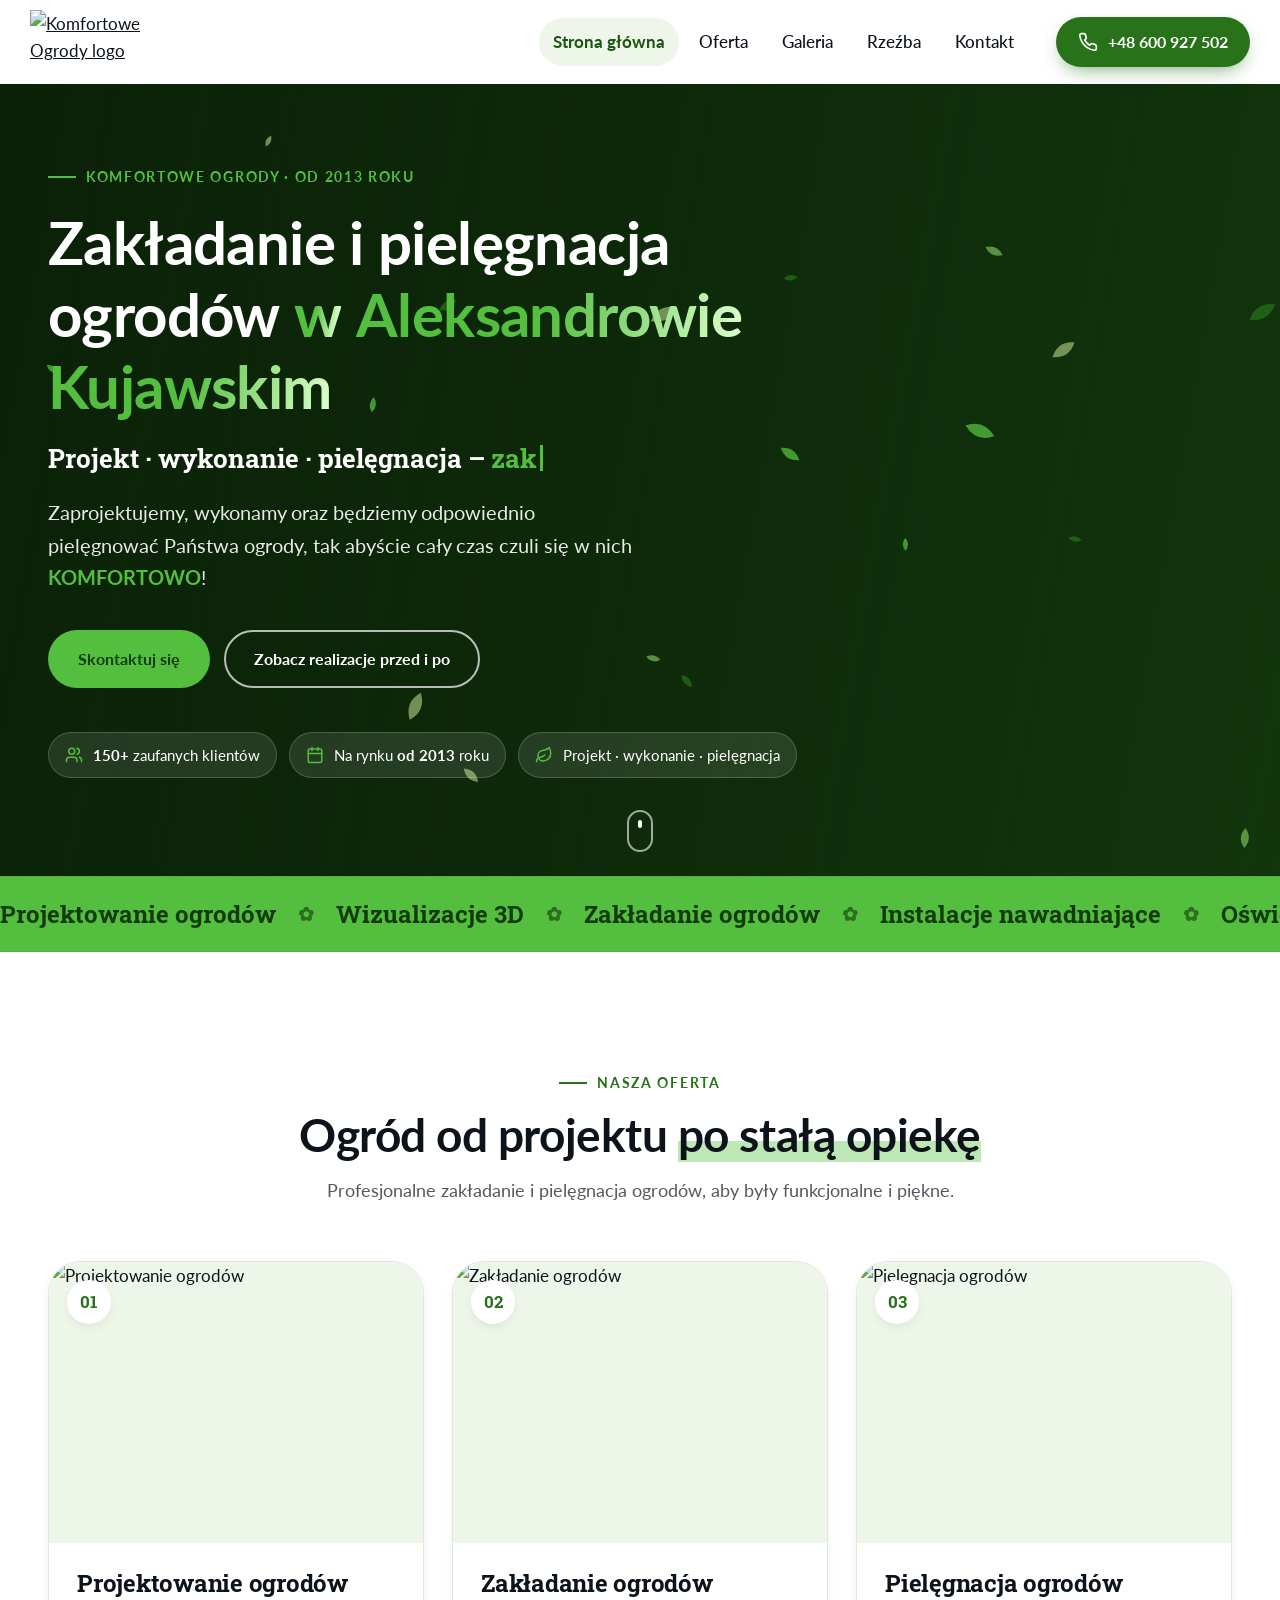
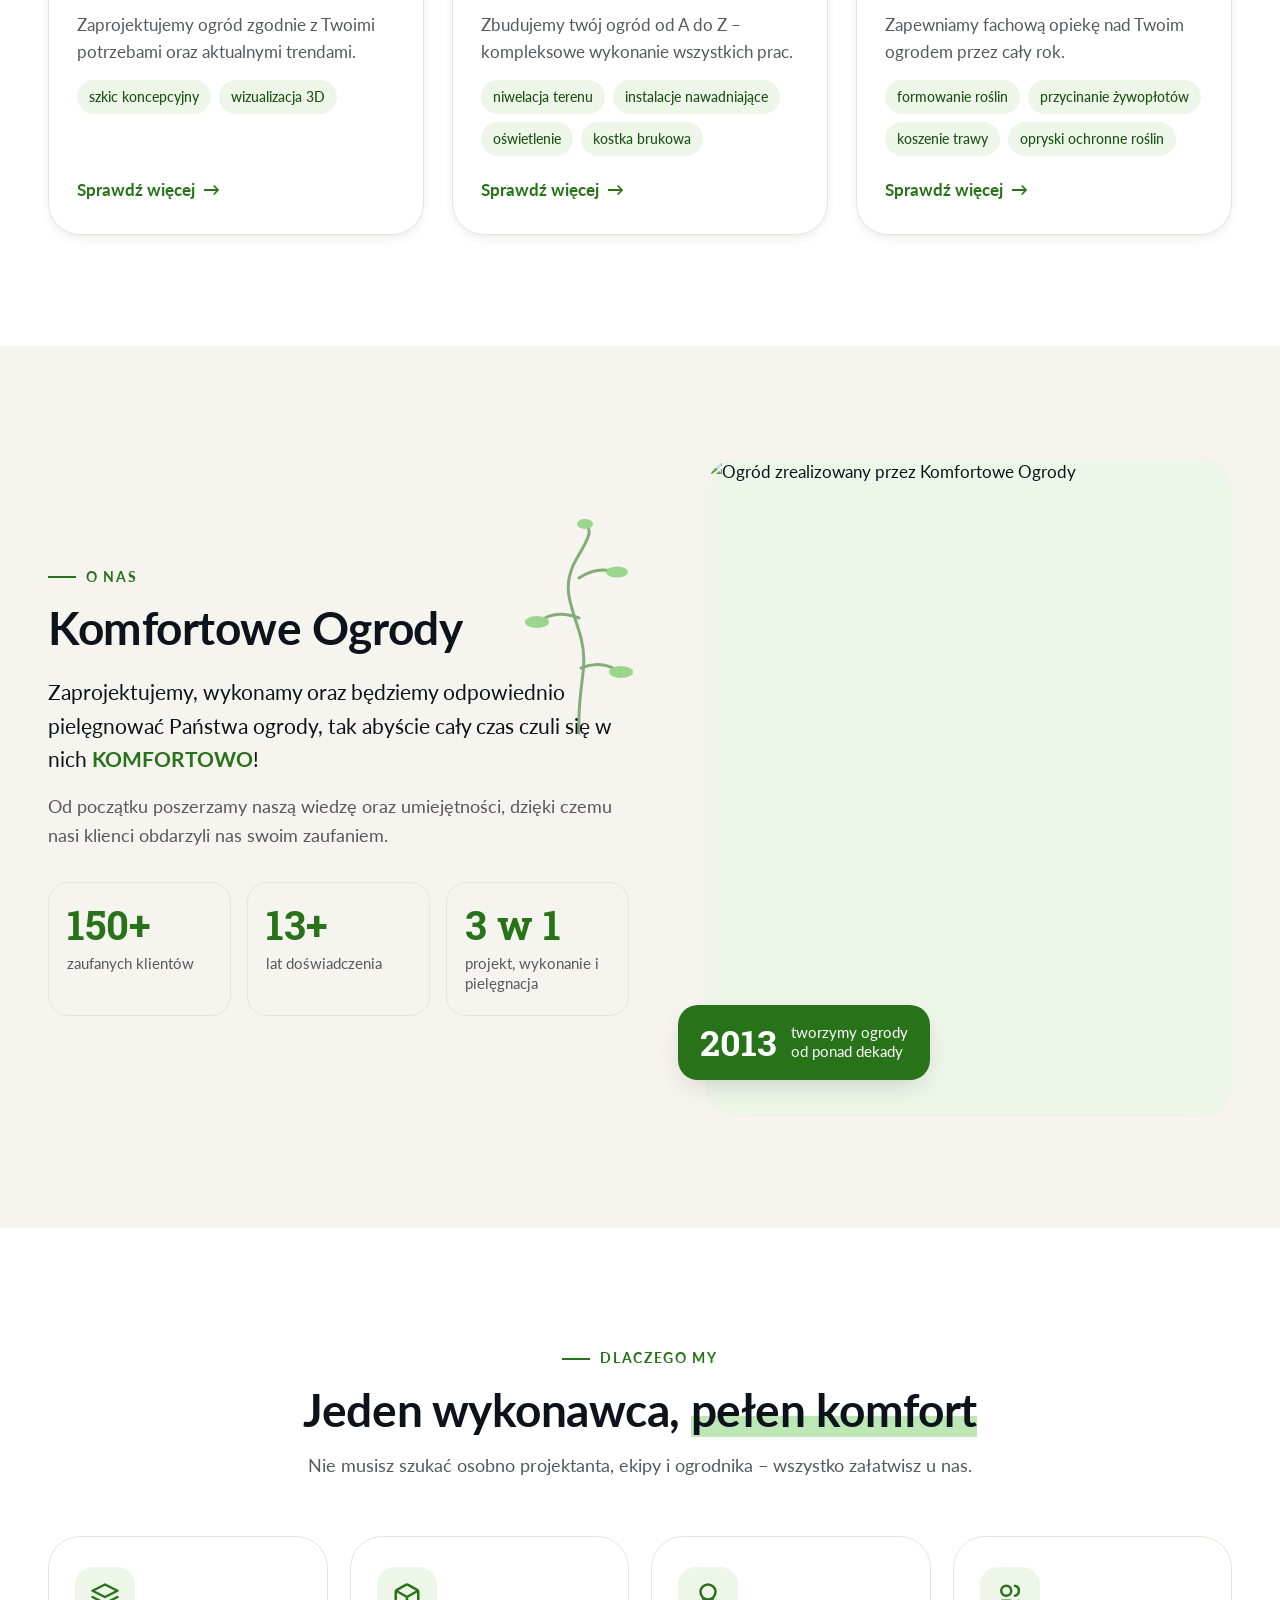
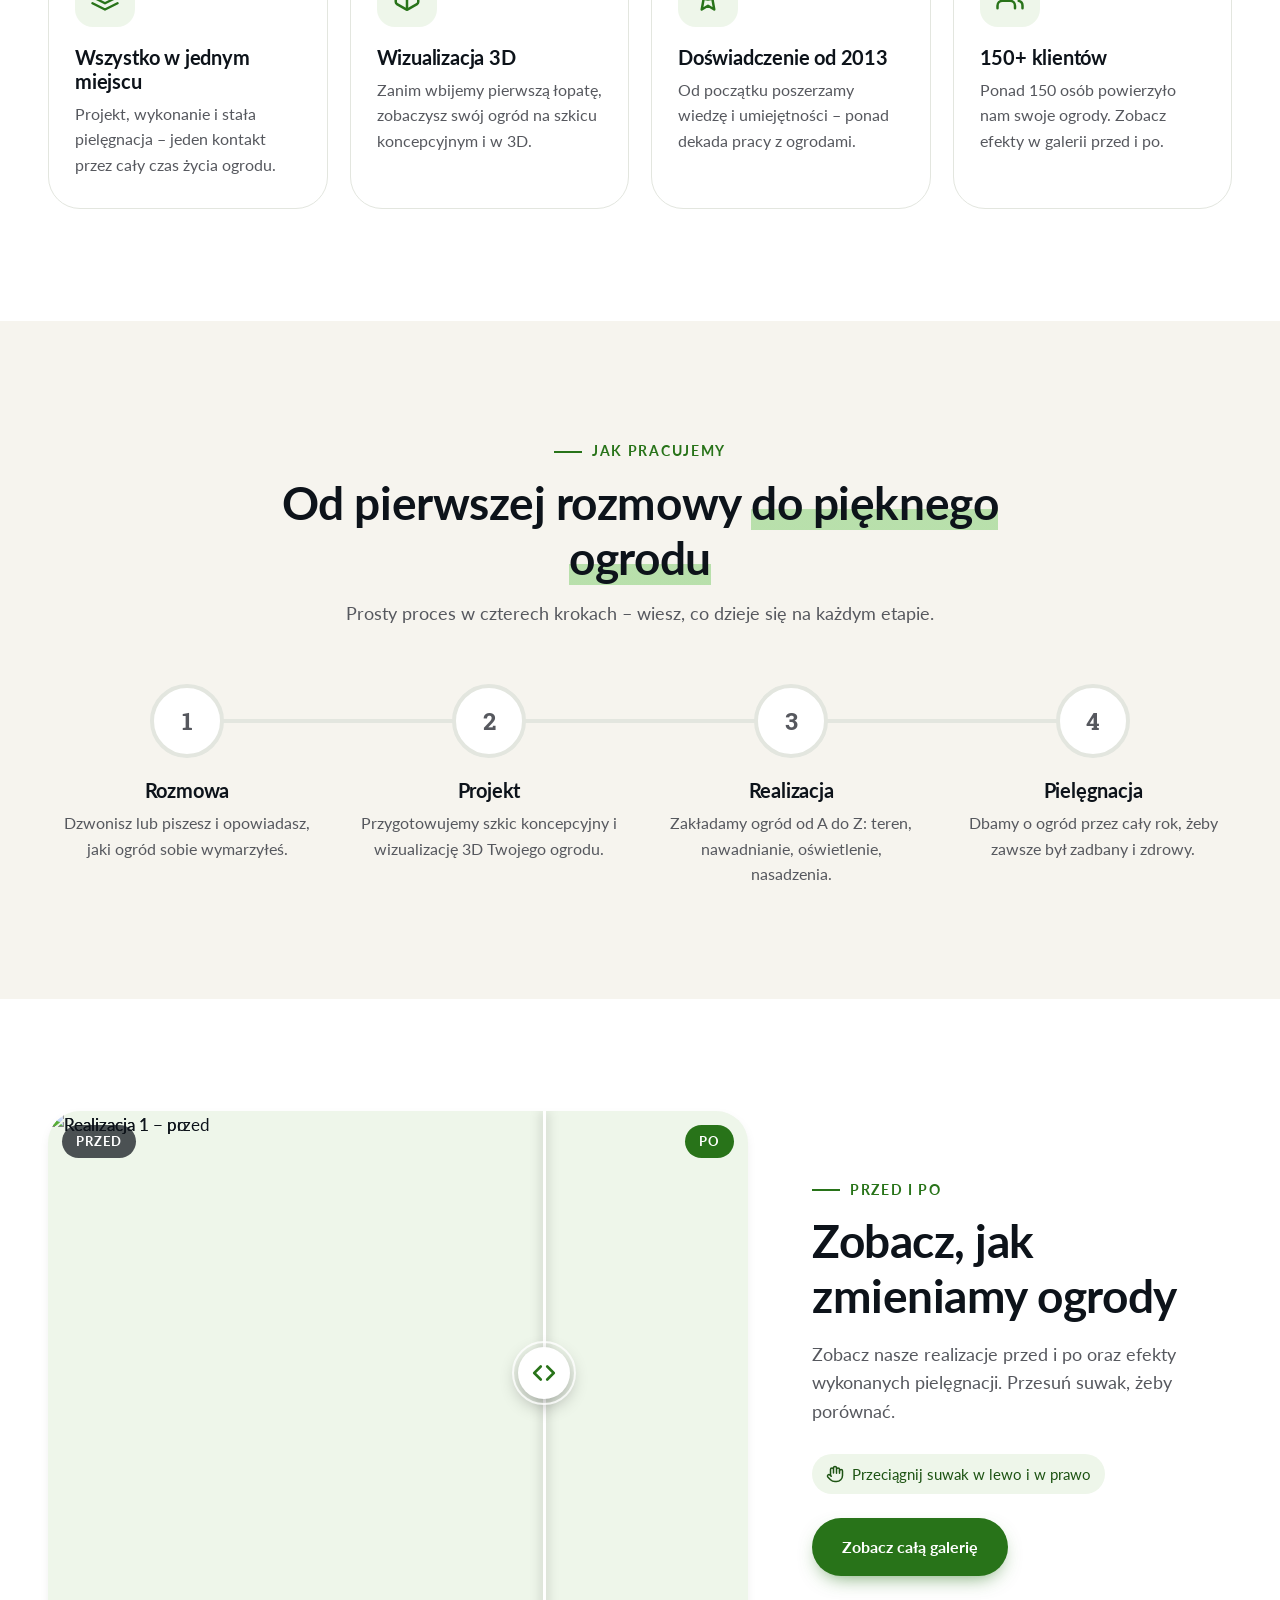
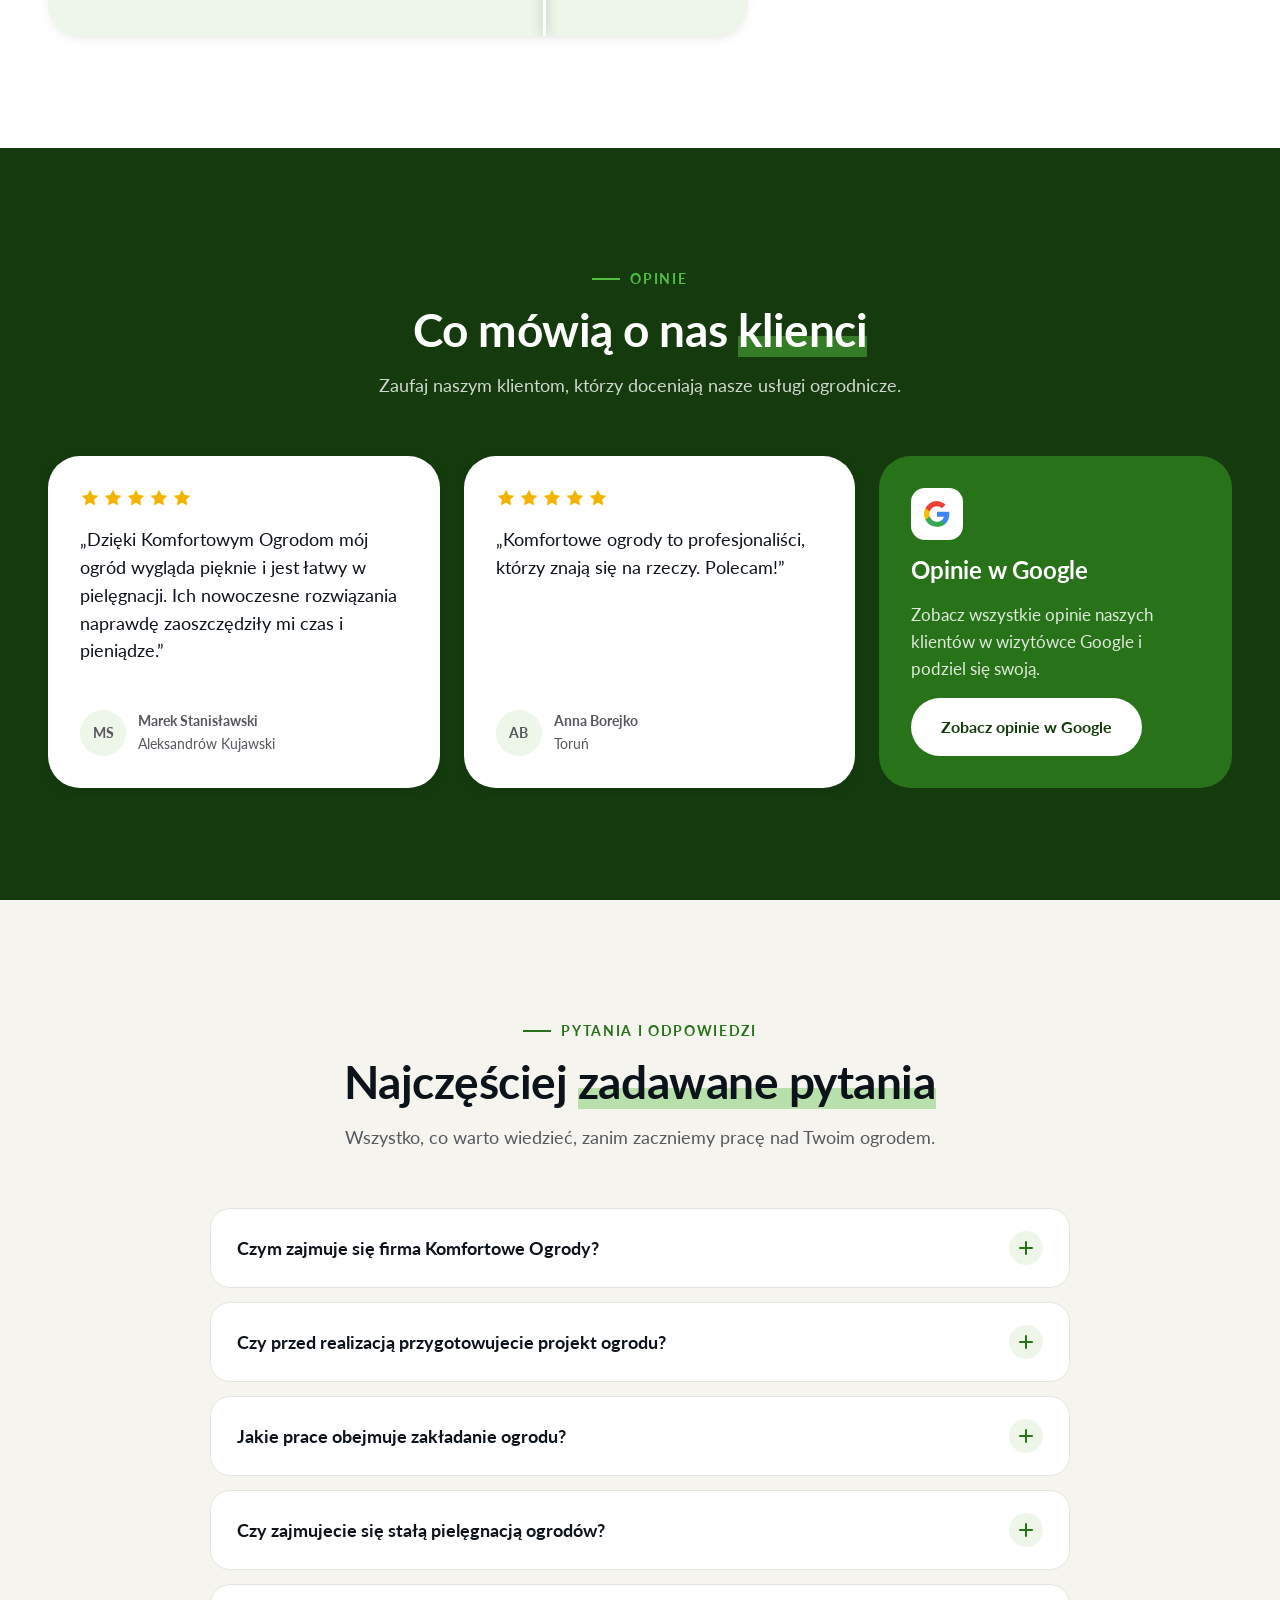
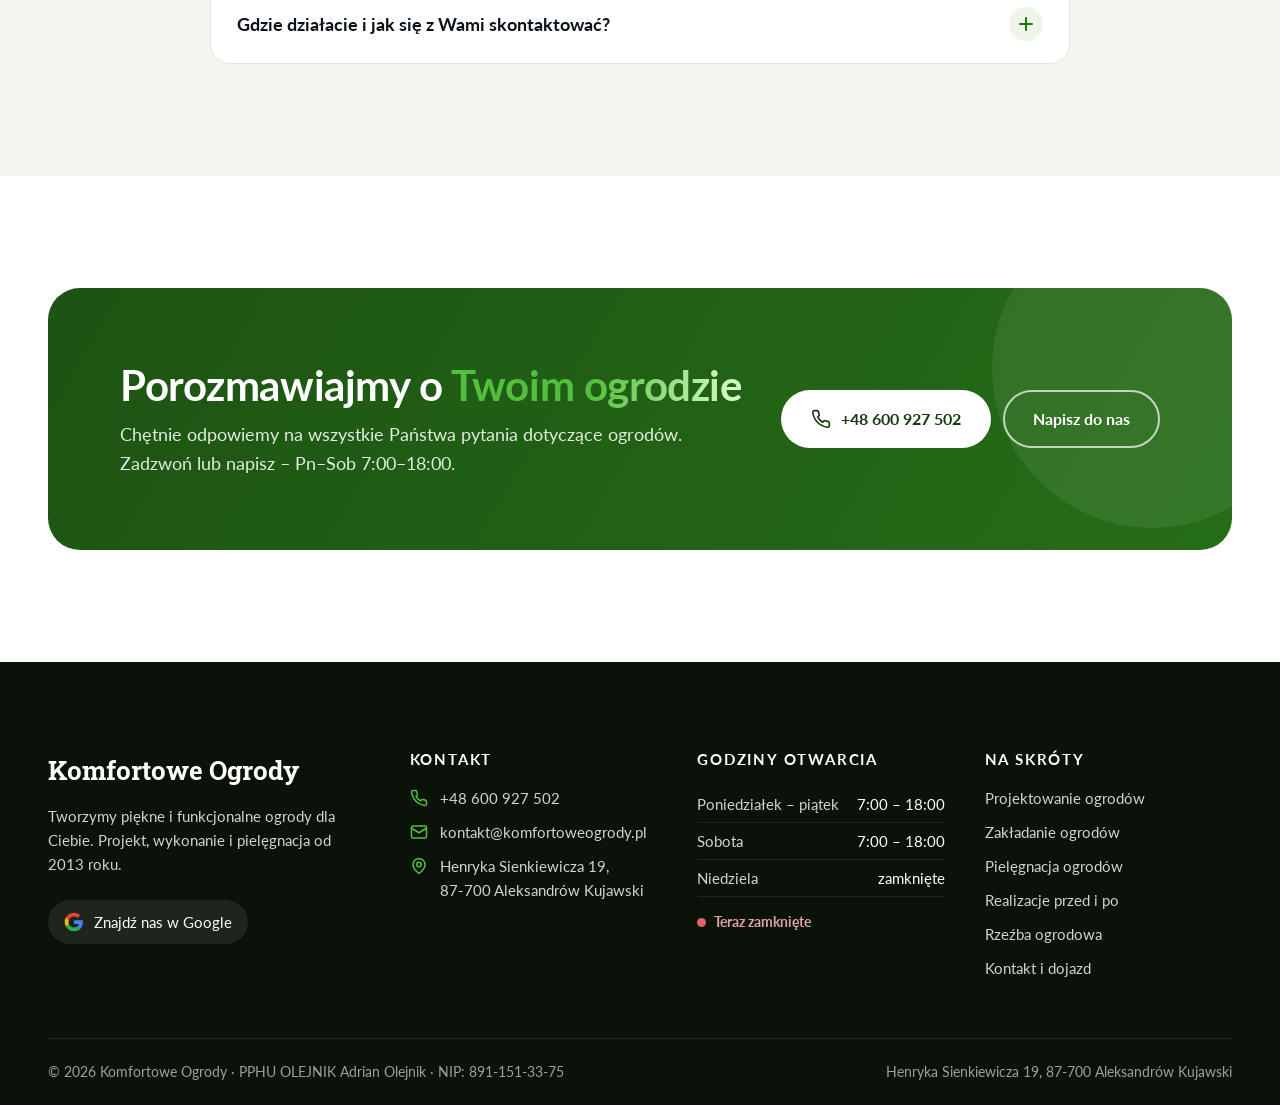
==== komfortoweogrody/index.html @ aea9fa0a "Komfortowe Ogrody: zakładka „Rzeźba” ze zdjęciami na białym tle Nowa podstrona /rzezba/ z czterema u" ====
<!DOCTYPE html>
<html lang="pl" class="no-js">
<head>
<meta charset="utf-8">
<meta name="viewport" content="width=device-width, initial-scale=1">
<title>Zakładanie ogrodów Aleksandrów Kujawski | Komfortowe Ogrody</title>
<meta name="description" content="Projektowanie, zakładanie i pielęgnacja ogrodów w Aleksandrowie Kujawskim od 2013 r. Ponad 150 zadowolonych klientów. Zadzwoń: 600 927 502.">
<link rel="canonical" href="https://komfortoweogrody.pl/">
<meta name="robots" content="index, follow, max-image-preview:large">
<meta name="theme-color" content="#287319">
<meta name="format-detection" content="telephone=no">
<meta name="geo.region" content="PL-KP">
<meta name="geo.placename" content="Aleksandrów Kujawski">
<meta property="og:type" content="website">
<meta property="og:locale" content="pl_PL">
<meta property="og:site_name" content="Komfortowe Ogrody">
<meta property="og:title" content="Zakładanie ogrodów Aleksandrów Kujawski | Komfortowe Ogrody">
<meta property="og:description" content="Projektowanie, zakładanie i pielęgnacja ogrodów w Aleksandrowie Kujawskim od 2013 r. Ponad 150 zadowolonych klientów. Zadzwoń: 600 927 502.">
<meta property="og:url" content="https://komfortoweogrody.pl/">
<meta property="og:image" content="https://assets.zyrosite.com/cdn-cgi/image/format=auto,w=1200,h=630,fit=crop/YX4yOl7EzMUqEQBQ/1-m2Wpy8JeOpFqDGKe.jpg">
<meta property="og:image:width" content="1200">
<meta property="og:image:height" content="630">
<meta name="twitter:card" content="summary_large_image">
<link rel="icon" href="assets/favicon.svg" type="image/svg+xml">
<link rel="icon" href="assets/favicon-32.png" sizes="32x32" type="image/png">
<link rel="apple-touch-icon" href="assets/apple-touch-icon.png">
<link rel="preconnect" href="https://assets.zyrosite.com" crossorigin>
<link rel="preconnect" href="https://fonts.googleapis.com">
<link rel="preconnect" href="https://fonts.gstatic.com" crossorigin>
<link rel="stylesheet" href="https://fonts.googleapis.com/css2?family=Lato:wght@400;700;900&family=Roboto+Slab:wght@500;700&display=swap">
<link rel="stylesheet" href="assets/style.css">
<script src="assets/main.js" defer></script>
<script type="application/ld+json">
{
  "@context": "https://schema.org",
  "@type": "LocalBusiness",
  "name": "Komfortowe Ogrody",
  "image": "https://assets.zyrosite.com/cdn-cgi/image/format=auto,w=700,fit=crop,q=95/YX4yOl7EzMUqEQBQ/zrzut-ekranu-2025-01-17-132825-A3QOJPlwgGujayMq.png",
  "logo": "https://assets.zyrosite.com/cdn-cgi/image/format=auto,w=700,fit=crop,q=95/YX4yOl7EzMUqEQBQ/zrzut-ekranu-2025-01-17-132825-A3QOJPlwgGujayMq.png",
  "@id": "https://komfortoweogrody.pl/",
  "url": "https://komfortoweogrody.pl/",
  "description": "Komfortowe Ogrody",
  "disambiguatingDescription": "Od 2013 roku zakładamy i pielęgnujemy ogrody w Aleksandrowie Kujawskim i okolicach: projekty ogrodów z wizualizacją 3D, kompleksowe wykonanie, nawadnianie, oświetlenie, trawniki i nasadzenia oraz stała pielęgnacja zieleni.",
  "legalName": "PPHU OLEJNIK Adrian Olejnik",
  "taxID": "8911513375",
  "foundingDate": "2013",
  "telephone": "+48600927502",
  "email": "kontakt@komfortoweogrody.pl",
  "address": {
    "@type": "PostalAddress",
    "addressLocality": "Aleksandrów Kujawski",
    "addressRegion": "kujawsko-pomorskie",
    "postalCode": "87-700",
    "streetAddress": "Henryka Sienkiewicza 19",
    "addressCountry": "PL",
    "telephone": "+48600927502"
  },
  "hasMap": "https://maps.google.com/?cid=8841425791970558141",
  "areaServed": {
    "@type": "City",
    "name": "Aleksandrów Kujawski"
  },
  "makesOffer": [
    {
      "@type": "Offer",
      "itemOffered": {
        "@type": "Service",
        "name": "Projektowanie ogrodów"
      }
    },
    {
      "@type": "Offer",
      "itemOffered": {
        "@type": "Service",
        "name": "Zakładanie ogrodów"
      }
    },
    {
      "@type": "Offer",
      "itemOffered": {
        "@type": "Service",
        "name": "Pielęgnacja ogrodów"
      }
    },
    {
      "@type": "Offer",
      "itemOffered": {
        "@type": "Service",
        "name": "Instalacje nawadniające"
      }
    },
    {
      "@type": "Offer",
      "itemOffered": {
        "@type": "Service",
        "name": "Oświetlenie ogrodowe"
      }
    },
    {
      "@type": "Offer",
      "itemOffered": {
        "@type": "Service",
        "name": "Układanie kostki brukowej"
      }
    },
    {
      "@type": "Offer",
      "itemOffered": {
        "@type": "Service",
        "name": "Trawniki i nasadzenia"
      }
    },
    {
      "@type": "Offer",
      "itemOffered": {
        "@type": "Service",
        "name": "Oczka wodne"
      }
    },
    {
      "@type": "Offer",
      "itemOffered": {
        "@type": "Service",
        "name": "Przycinanie żywopłotów"
      }
    },
    {
      "@type": "Offer",
      "itemOffered": {
        "@type": "Service",
        "name": "Koszenie trawy"
      }
    }
  ],
  "openingHoursSpecification": [
    {
      "@type": "OpeningHoursSpecification",
      "dayOfWeek": [
        "Monday",
        "Tuesday",
        "Wednesday",
        "Thursday",
        "Friday",
        "Saturday"
      ],
      "opens": "07:00",
      "closes": "18:00"
    }
  ],
  "sameAs": [
    "https://maps.google.com/?cid=8841425791970558141"
  ]
}
</script>
<script type="application/ld+json">
{
  "@context": "https://schema.org",
  "@type": "FAQPage",
  "mainEntity": [
    {
      "@type": "Question",
      "name": "Czym zajmuje się firma Komfortowe Ogrody?",
      "acceptedAnswer": {
        "@type": "Answer",
        "text": "Zajmujemy się kompleksowo ogrodami: projektujemy je, zakładamy od podstaw i stale pielęgnujemy. Działamy od 2013 roku, a zaufało nam ponad 150 klientów."
      }
    },
    {
      "@type": "Question",
      "name": "Czy przed realizacją przygotowujecie projekt ogrodu?",
      "acceptedAnswer": {
        "@type": "Answer",
        "text": "Tak. Przygotowujemy szkic koncepcyjny oraz wizualizację 3D, dzięki czemu jeszcze przed rozpoczęciem prac widzisz, jak będzie wyglądał Twój ogród."
      }
    },
    {
      "@type": "Question",
      "name": "Jakie prace obejmuje zakładanie ogrodu?",
      "acceptedAnswer": {
        "@type": "Answer",
        "text": "Wykonujemy ogród od A do Z: niwelację terenu, instalacje nawadniające, oświetlenie, układanie kostki brukowej, trawniki i nasadzenia oraz oczka wodne."
      }
    },
    {
      "@type": "Question",
      "name": "Czy zajmujecie się stałą pielęgnacją ogrodów?",
      "acceptedAnswer": {
        "@type": "Answer",
        "text": "Tak. Formujemy rośliny, przycinamy żywopłoty, kosimy trawę i wykonujemy opryski ochronne roślin, żeby ogród był zadbany przez cały rok."
      }
    },
    {
      "@type": "Question",
      "name": "Gdzie działacie i jak się z Wami skontaktować?",
      "acceptedAnswer": {
        "@type": "Answer",
        "text": "Nasza siedziba to ul. Henryka Sienkiewicza 19, 87-700 Aleksandrów Kujawski. Zadzwoń pod numer +48 600 927 502 lub napisz na kontakt@komfortoweogrody.pl – jesteśmy dostępni od poniedziałku do soboty w godzinach 7:00–18:00."
      }
    }
  ]
}
</script>
</head>
<body>
<a class="skip-link" href="#tresc">Przejdź do treści</a>
<header class="header">
  <div class="wrap header__bar">
    <a class="logo" href="" aria-label="Komfortowe Ogrody – strona główna">
      <img src="https://assets.zyrosite.com/cdn-cgi/image/format=auto,w=700,fit=crop,q=95/YX4yOl7EzMUqEQBQ/zrzut-ekranu-2025-01-17-132825-A3QOJPlwgGujayMq.png" alt="Komfortowe Ogrody logo" width="196" height="96">
    </a>
    <nav class="nav" id="menu" aria-label="Menu główne">
      <ul>
        <li><a href="" aria-current="page">Strona główna</a></li>
        <li><a href="oferta/">Oferta</a></li>
        <li><a href="galeria/">Galeria</a></li>
        <li><a href="rzezba/">Rzeźba</a></li>
        <li><a href="kontakt/">Kontakt</a></li>
      </ul>
    </nav>
    <a class="btn btn--primary header__cta" href="tel:+48600927502"><svg viewBox="0 0 24 24" fill="none" stroke="currentColor" stroke-width="2" stroke-linecap="round" stroke-linejoin="round" aria-hidden="true"><path d="M22 16.9v3a2 2 0 0 1-2.2 2 19.8 19.8 0 0 1-8.6-3.1 19.5 19.5 0 0 1-6-6A19.8 19.8 0 0 1 2.1 4.2 2 2 0 0 1 4.1 2h3a2 2 0 0 1 2 1.7c.1.9.4 1.8.7 2.7a2 2 0 0 1-.5 2.1L8 9.8a16 16 0 0 0 6 6l1.3-1.3a2 2 0 0 1 2.1-.4c.9.3 1.8.6 2.7.7a2 2 0 0 1 1.7 2z"/></svg><span>+48 600 927 502</span></a>
    <button class="burger" type="button" aria-controls="menu" aria-expanded="false" aria-label="Otwórz menu"><span></span><span></span><span></span></button>
  </div>
</header>

<main id="tresc">
  <section class="hero">
    <img src="https://assets.zyrosite.com/cdn-cgi/image/format=auto,w=1920,h=1080,fit=crop/YX4yOl7EzMUqEQBQ/1-m2Wpy8JeOpFqDGKe.jpg" srcset="https://assets.zyrosite.com/cdn-cgi/image/format=auto,w=960,h=540,fit=crop/YX4yOl7EzMUqEQBQ/1-m2Wpy8JeOpFqDGKe.jpg 960w, https://assets.zyrosite.com/cdn-cgi/image/format=auto,w=1920,h=1080,fit=crop/YX4yOl7EzMUqEQBQ/1-m2Wpy8JeOpFqDGKe.jpg 1920w, https://assets.zyrosite.com/cdn-cgi/image/format=auto,w=2880,h=1620,fit=crop/YX4yOl7EzMUqEQBQ/1-m2Wpy8JeOpFqDGKe.jpg 2880w, https://assets.zyrosite.com/cdn-cgi/image/format=auto,w=3840,h=2160,fit=crop/YX4yOl7EzMUqEQBQ/1-m2Wpy8JeOpFqDGKe.jpg 3840w" sizes="100vw" alt="" width="1920" height="1080" class="hero__bg" fetchpriority="high" decoding="async" data-parallax>
    <canvas class="leaves" aria-hidden="true"></canvas>
    <div class="wrap">
      <div class="hero__content">
        <span class="eyebrow">Komfortowe Ogrody · od 2013 roku</span>
        <h1><span class="w" style="--i:0">Zakładanie</span> <span class="w" style="--i:1">i</span> <span class="w" style="--i:2">pielęgnacja</span> <span class="w" style="--i:3">ogrodów</span> <span class="accent"><span class="w shine" style="--i:4">w</span> <span class="w shine" style="--i:5">Aleksandrowie</span> <span class="w shine" style="--i:6">Kujawskim</span></span></h1>
        <p class="hero__rotator">Projekt · wykonanie · pielęgnacja – <span data-rotate='["projektujemy.","zakładamy.","pielęgnujemy.","dbamy o komfort."]'>projektujemy.</span><span class="caret" aria-hidden="true"></span></p>
        <p class="hero__lead">Zaprojektujemy, wykonamy oraz będziemy odpowiednio pielęgnować Państwa ogrody, tak abyście cały czas czuli się w nich <strong>KOMFORTOWO</strong>!</p>
        <div class="hero__actions">
          <a class="btn btn--lime" href="kontakt/">Skontaktuj się</a>
          <a class="btn btn--ghost" href="galeria/">Zobacz realizacje przed i po</a>
        </div>
        <ul class="trust">
          <li><svg viewBox="0 0 24 24" fill="none" stroke="currentColor" stroke-width="2" stroke-linecap="round" stroke-linejoin="round" aria-hidden="true"><path d="M16 21v-2a4 4 0 0 0-4-4H6a4 4 0 0 0-4 4v2"/><circle cx="9" cy="7" r="4"/><path d="M22 21v-2a4 4 0 0 0-3-3.9M16 3.1a4 4 0 0 1 0 7.8"/></svg><span><b>150+</b> zaufanych klientów</span></li>
          <li><svg viewBox="0 0 24 24" fill="none" stroke="currentColor" stroke-width="2" stroke-linecap="round" stroke-linejoin="round" aria-hidden="true"><rect x="3" y="4" width="18" height="18" rx="2"/><path d="M16 2v4M8 2v4M3 10h18"/></svg><span>Na rynku <b>od 2013</b> roku</span></li>
          <li><svg viewBox="0 0 24 24" fill="none" stroke="currentColor" stroke-width="2" stroke-linecap="round" stroke-linejoin="round" aria-hidden="true"><path d="M11 20A7 7 0 0 1 9.8 6.1C15.5 5 17 4.5 19 2c1 2 2 4.2 2 8 0 5.5-4.8 10-10 10z"/><path d="M2 21c0-3 1.9-5.4 5.2-6.1C9.6 14.4 12 13 13 12"/></svg><span>Projekt · wykonanie · pielęgnacja</span></li>
        </ul>
      </div>
    </div>
    <span class="hero__scroll" aria-hidden="true"></span>
  </section>
  <div class="marquee" aria-label="Zakres usług"><div class="marquee__track"><ul><li>Projektowanie ogrodów</li><li>Wizualizacje 3D</li><li>Zakładanie ogrodów</li><li>Instalacje nawadniające</li><li>Oświetlenie ogrodowe</li><li>Kostka brukowa</li><li>Trawniki i nasadzenia</li><li>Oczka wodne</li><li>Przycinanie żywopłotów</li><li>Koszenie trawy</li><li>Pielęgnacja zieleni</li></ul><ul aria-hidden="true"><li>Projektowanie ogrodów</li><li>Wizualizacje 3D</li><li>Zakładanie ogrodów</li><li>Instalacje nawadniające</li><li>Oświetlenie ogrodowe</li><li>Kostka brukowa</li><li>Trawniki i nasadzenia</li><li>Oczka wodne</li><li>Przycinanie żywopłotów</li><li>Koszenie trawy</li><li>Pielęgnacja zieleni</li></ul></div></div>

  <section class="section" id="oferta">
    <div class="wrap">
      <div class="section-head reveal">
        <span class="eyebrow eyebrow--dark">Nasza oferta</span>
        <h2>Ogród od projektu <span class="mark">po stałą opiekę</span></h2>
        <p>Profesjonalne zakładanie i pielęgnacja ogrodów, aby były funkcjonalne i piękne.</p>
      </div>
      <div class="services" data-stagger>
        <article class="service-card tilt spot">
          <div class="service-card__media">
            <img src="https://assets.zyrosite.com/cdn-cgi/image/format=auto,w=600,h=450,fit=crop/YX4yOl7EzMUqEQBQ/1-mjEvxLGk6DIPkV3x.png" srcset="https://assets.zyrosite.com/cdn-cgi/image/format=auto,w=300,h=225,fit=crop/YX4yOl7EzMUqEQBQ/1-mjEvxLGk6DIPkV3x.png 300w, https://assets.zyrosite.com/cdn-cgi/image/format=auto,w=600,h=450,fit=crop/YX4yOl7EzMUqEQBQ/1-mjEvxLGk6DIPkV3x.png 600w, https://assets.zyrosite.com/cdn-cgi/image/format=auto,w=900,h=675,fit=crop/YX4yOl7EzMUqEQBQ/1-mjEvxLGk6DIPkV3x.png 900w, https://assets.zyrosite.com/cdn-cgi/image/format=auto,w=1200,h=900,fit=crop/YX4yOl7EzMUqEQBQ/1-mjEvxLGk6DIPkV3x.png 1200w" sizes="(min-width: 880px) 390px, 100vw" alt="Projektowanie ogrodów" width="600" height="450" loading="lazy" decoding="async">
            <span class="service-card__num" aria-hidden="true">01</span>
          </div>
          <div class="service-card__body">
            <h3>Projektowanie ogrodów</h3>
            <p>Zaprojektujemy ogród zgodnie z Twoimi potrzebami oraz aktualnymi trendami.</p>
            <ul class="chips" aria-label="Zakres prac"><li>szkic koncepcyjny</li><li>wizualizacja 3D</li></ul>
            <a class="link-arrow" href="oferta/#projektowanie">Sprawdź więcej<span class="sr-only"> o usłudze: projektowanie ogrodów</span></a>
          </div>
        </article>
        <article class="service-card tilt spot">
          <div class="service-card__media">
            <img src="https://assets.zyrosite.com/cdn-cgi/image/format=auto,w=600,h=450,fit=crop/YX4yOl7EzMUqEQBQ/2-YbNvXDK9lgFDjNJY.png" srcset="https://assets.zyrosite.com/cdn-cgi/image/format=auto,w=300,h=225,fit=crop/YX4yOl7EzMUqEQBQ/2-YbNvXDK9lgFDjNJY.png 300w, https://assets.zyrosite.com/cdn-cgi/image/format=auto,w=600,h=450,fit=crop/YX4yOl7EzMUqEQBQ/2-YbNvXDK9lgFDjNJY.png 600w, https://assets.zyrosite.com/cdn-cgi/image/format=auto,w=900,h=675,fit=crop/YX4yOl7EzMUqEQBQ/2-YbNvXDK9lgFDjNJY.png 900w, https://assets.zyrosite.com/cdn-cgi/image/format=auto,w=1200,h=900,fit=crop/YX4yOl7EzMUqEQBQ/2-YbNvXDK9lgFDjNJY.png 1200w" sizes="(min-width: 880px) 390px, 100vw" alt="Zakładanie ogrodów" width="600" height="450" loading="lazy" decoding="async">
            <span class="service-card__num" aria-hidden="true">02</span>
          </div>
          <div class="service-card__body">
            <h3>Zakładanie ogrodów</h3>
            <p>Zbudujemy twój ogród od A do Z – kompleksowe wykonanie wszystkich prac.</p>
            <ul class="chips" aria-label="Zakres prac"><li>niwelacja terenu</li><li>instalacje nawadniające</li><li>oświetlenie</li><li>kostka brukowa</li></ul>
            <a class="link-arrow" href="oferta/#zakladanie">Sprawdź więcej<span class="sr-only"> o usłudze: zakładanie ogrodów</span></a>
          </div>
        </article>
        <article class="service-card tilt spot">
          <div class="service-card__media">
            <img src="https://assets.zyrosite.com/cdn-cgi/image/format=auto,w=600,h=450,fit=crop/YX4yOl7EzMUqEQBQ/dsc_0570-A1awGrORzaS9MeVg.JPG" srcset="https://assets.zyrosite.com/cdn-cgi/image/format=auto,w=300,h=225,fit=crop/YX4yOl7EzMUqEQBQ/dsc_0570-A1awGrORzaS9MeVg.JPG 300w, https://assets.zyrosite.com/cdn-cgi/image/format=auto,w=600,h=450,fit=crop/YX4yOl7EzMUqEQBQ/dsc_0570-A1awGrORzaS9MeVg.JPG 600w, https://assets.zyrosite.com/cdn-cgi/image/format=auto,w=900,h=675,fit=crop/YX4yOl7EzMUqEQBQ/dsc_0570-A1awGrORzaS9MeVg.JPG 900w, https://assets.zyrosite.com/cdn-cgi/image/format=auto,w=1200,h=900,fit=crop/YX4yOl7EzMUqEQBQ/dsc_0570-A1awGrORzaS9MeVg.JPG 1200w" sizes="(min-width: 880px) 390px, 100vw" alt="Pielęgnacja ogrodów" width="600" height="450" loading="lazy" decoding="async">
            <span class="service-card__num" aria-hidden="true">03</span>
          </div>
          <div class="service-card__body">
            <h3>Pielęgnacja ogrodów</h3>
            <p>Zapewniamy fachową opiekę nad Twoim ogrodem przez cały rok.</p>
            <ul class="chips" aria-label="Zakres prac"><li>formowanie roślin</li><li>przycinanie żywopłotów</li><li>koszenie trawy</li><li>opryski ochronne roślin</li></ul>
            <a class="link-arrow" href="oferta/#pielegnacja">Sprawdź więcej<span class="sr-only"> o usłudze: pielęgnacja ogrodów</span></a>
          </div>
        </article>
      </div>
    </div>
  </section>

  <section class="section section--sand">
    <div class="wrap about">
      <div class="about__text reveal">
        <svg class="vine" viewBox="0 0 120 220" aria-hidden="true"><path d="M60 215C58 170 70 150 62 120S40 70 58 40 70 12 66 4"/><path d="M62 150c14-6 28-4 38 4M60 100C44 94 30 96 20 104M60 60c12-8 24-10 36-6"/><ellipse class="lf" cx="102" cy="154" rx="12" ry="6"/><ellipse class="lf" cx="18" cy="104" rx="12" ry="6"/><ellipse class="lf" cx="98" cy="54" rx="11" ry="5.5"/><ellipse class="lf" cx="66" cy="6" rx="8" ry="5"/></svg>
        <span class="eyebrow eyebrow--dark">O nas</span>
        <h2>Komfortowe Ogrody</h2>
        <p class="big">Zaprojektujemy, wykonamy oraz będziemy odpowiednio pielęgnować Państwa ogrody, tak abyście cały czas czuli się w nich <span class="kom">KOMFORTOWO</span>!</p>
        <p>Od początku poszerzamy naszą wiedzę oraz umiejętności, dzięki czemu nasi klienci obdarzyli nas swoim zaufaniem.</p>
        <div class="stats" data-stagger>
          <div class="stat"><b data-count>150+</b><span>zaufanych klientów</span></div>
          <div class="stat"><b data-years-since="2013" data-count>13+</b><span>lat doświadczenia</span></div>
          <div class="stat"><b>3 w 1</b><span>projekt, wykonanie i pielęgnacja</span></div>
        </div>
      </div>
      <div class="about__media reveal">
        <img src="https://assets.zyrosite.com/cdn-cgi/image/format=auto,w=720,h=900,fit=crop/YX4yOl7EzMUqEQBQ/7-mnlv0JvKBZSgwxp6.jpg" srcset="https://assets.zyrosite.com/cdn-cgi/image/format=auto,w=360,h=450,fit=crop/YX4yOl7EzMUqEQBQ/7-mnlv0JvKBZSgwxp6.jpg 360w, https://assets.zyrosite.com/cdn-cgi/image/format=auto,w=720,h=900,fit=crop/YX4yOl7EzMUqEQBQ/7-mnlv0JvKBZSgwxp6.jpg 720w, https://assets.zyrosite.com/cdn-cgi/image/format=auto,w=1080,h=1350,fit=crop/YX4yOl7EzMUqEQBQ/7-mnlv0JvKBZSgwxp6.jpg 1080w, https://assets.zyrosite.com/cdn-cgi/image/format=auto,w=1440,h=1800,fit=crop/YX4yOl7EzMUqEQBQ/7-mnlv0JvKBZSgwxp6.jpg 1440w" sizes="(min-width: 880px) 520px, 100vw" alt="Ogród zrealizowany przez Komfortowe Ogrody" width="720" height="900" class="img-reveal" loading="lazy" decoding="async">
        <div class="about__badge"><b>2013</b><span>tworzymy ogrody<br>od ponad dekady</span></div>
      </div>
    </div>
  </section>

  <section class="section">
    <div class="wrap">
      <div class="section-head reveal">
        <span class="eyebrow eyebrow--dark">Dlaczego my</span>
        <h2>Jeden wykonawca, <span class="mark">pełen komfort</span></h2>
        <p>Nie musisz szukać osobno projektanta, ekipy i ogrodnika – wszystko załatwisz u nas.</p>
      </div>
      <div class="benefits" data-stagger>
        <div class="benefit spot"><span class="ico"><svg viewBox="0 0 24 24" fill="none" stroke="currentColor" stroke-width="2" stroke-linecap="round" stroke-linejoin="round" aria-hidden="true"><path d="m12 2 10 5-10 5L2 7z"/><path d="m2 17 10 5 10-5M2 12l10 5 10-5"/></svg></span><h3>Wszystko w jednym miejscu</h3><p>Projekt, wykonanie i stała pielęgnacja – jeden kontakt przez cały czas życia ogrodu.</p></div>
        <div class="benefit spot"><span class="ico"><svg viewBox="0 0 24 24" fill="none" stroke="currentColor" stroke-width="2" stroke-linecap="round" stroke-linejoin="round" aria-hidden="true"><path d="M21 16V8a2 2 0 0 0-1-1.7l-7-4a2 2 0 0 0-2 0l-7 4A2 2 0 0 0 3 8v8a2 2 0 0 0 1 1.7l7 4a2 2 0 0 0 2 0l7-4a2 2 0 0 0 1-1.7z"/><path d="M3.3 7 12 12l8.7-5M12 22V12"/></svg></span><h3>Wizualizacja 3D</h3><p>Zanim wbijemy pierwszą łopatę, zobaczysz swój ogród na szkicu koncepcyjnym i w 3D.</p></div>
        <div class="benefit spot"><span class="ico"><svg viewBox="0 0 24 24" fill="none" stroke="currentColor" stroke-width="2" stroke-linecap="round" stroke-linejoin="round" aria-hidden="true"><circle cx="12" cy="8" r="6"/><path d="M15.5 13.5 17 22l-5-3-5 3 1.5-8.5"/></svg></span><h3>Doświadczenie od 2013</h3><p>Od początku poszerzamy wiedzę i umiejętności – ponad dekada pracy z ogrodami.</p></div>
        <div class="benefit spot"><span class="ico"><svg viewBox="0 0 24 24" fill="none" stroke="currentColor" stroke-width="2" stroke-linecap="round" stroke-linejoin="round" aria-hidden="true"><path d="M16 21v-2a4 4 0 0 0-4-4H6a4 4 0 0 0-4 4v2"/><circle cx="9" cy="7" r="4"/><path d="M22 21v-2a4 4 0 0 0-3-3.9M16 3.1a4 4 0 0 1 0 7.8"/></svg></span><h3>150+ klientów</h3><p>Ponad 150 osób powierzyło nam swoje ogrody. Zobacz efekty w galerii przed i po.</p></div>
      </div>
    </div>
  </section>

  <section class="section section--sand">
    <div class="wrap">
      <div class="section-head reveal">
        <span class="eyebrow eyebrow--dark">Jak pracujemy</span>
        <h2>Od pierwszej rozmowy <span class="mark">do pięknego ogrodu</span></h2>
        <p>Prosty proces w czterech krokach – wiesz, co dzieje się na każdym etapie.</p>
      </div>
      <ol class="process">
        <li class="step"><span class="step__dot">1</span><h3>Rozmowa</h3><p>Dzwonisz lub piszesz i opowiadasz, jaki ogród sobie wymarzyłeś.</p></li>
        <li class="step"><span class="step__dot">2</span><h3>Projekt</h3><p>Przygotowujemy szkic koncepcyjny i wizualizację 3D Twojego ogrodu.</p></li>
        <li class="step"><span class="step__dot">3</span><h3>Realizacja</h3><p>Zakładamy ogród od A do Z: teren, nawadnianie, oświetlenie, nasadzenia.</p></li>
        <li class="step"><span class="step__dot">4</span><h3>Pielęgnacja</h3><p>Dbamy o ogród przez cały rok, żeby zawsze był zadbany i zdrowy.</p></li>
      </ol>
    </div>
  </section>

  <section class="section">
    <div class="wrap ba-feature">
      <div class="reveal">
        <div class="ba">
            <img src="https://assets.zyrosite.com/cdn-cgi/image/format=auto,w=960,h=720,fit=crop/YX4yOl7EzMUqEQBQ/t1a-A0xw0rB1GOs68Z1Q.jpg" srcset="https://assets.zyrosite.com/cdn-cgi/image/format=auto,w=480,h=360,fit=crop/YX4yOl7EzMUqEQBQ/t1a-A0xw0rB1GOs68Z1Q.jpg 480w, https://assets.zyrosite.com/cdn-cgi/image/format=auto,w=960,h=720,fit=crop/YX4yOl7EzMUqEQBQ/t1a-A0xw0rB1GOs68Z1Q.jpg 960w, https://assets.zyrosite.com/cdn-cgi/image/format=auto,w=1440,h=1080,fit=crop/YX4yOl7EzMUqEQBQ/t1a-A0xw0rB1GOs68Z1Q.jpg 1440w, https://assets.zyrosite.com/cdn-cgi/image/format=auto,w=1920,h=1440,fit=crop/YX4yOl7EzMUqEQBQ/t1a-A0xw0rB1GOs68Z1Q.jpg 1920w" sizes="(min-width: 880px) 700px, 100vw" alt="Realizacja 1 – po" width="960" height="720" class="ba__after" loading="lazy" decoding="async" data-full="https://assets.zyrosite.com/cdn-cgi/image/format=auto,w=1800,fit=scale-down/YX4yOl7EzMUqEQBQ/t1a-A0xw0rB1GOs68Z1Q.jpg">
            <img src="https://assets.zyrosite.com/cdn-cgi/image/format=auto,w=960,h=720,fit=crop/YX4yOl7EzMUqEQBQ/t1-YNqy6NwlwasWv3GP.jpg" srcset="https://assets.zyrosite.com/cdn-cgi/image/format=auto,w=480,h=360,fit=crop/YX4yOl7EzMUqEQBQ/t1-YNqy6NwlwasWv3GP.jpg 480w, https://assets.zyrosite.com/cdn-cgi/image/format=auto,w=960,h=720,fit=crop/YX4yOl7EzMUqEQBQ/t1-YNqy6NwlwasWv3GP.jpg 960w, https://assets.zyrosite.com/cdn-cgi/image/format=auto,w=1440,h=1080,fit=crop/YX4yOl7EzMUqEQBQ/t1-YNqy6NwlwasWv3GP.jpg 1440w, https://assets.zyrosite.com/cdn-cgi/image/format=auto,w=1920,h=1440,fit=crop/YX4yOl7EzMUqEQBQ/t1-YNqy6NwlwasWv3GP.jpg 1920w" sizes="(min-width: 880px) 700px, 100vw" alt="Realizacja 1 – przed" width="960" height="720" class="ba__before" loading="lazy" decoding="async" data-full="https://assets.zyrosite.com/cdn-cgi/image/format=auto,w=1800,fit=scale-down/YX4yOl7EzMUqEQBQ/t1-YNqy6NwlwasWv3GP.jpg">
            <span class="ba__label ba__label--before">PRZED</span>
            <span class="ba__label ba__label--after">PO</span>
            <span class="ba__line"></span>
            <span class="ba__handle"><svg viewBox="0 0 24 24" fill="none" stroke="currentColor" stroke-width="2.4" stroke-linecap="round" stroke-linejoin="round" aria-hidden="true"><path d="m9 6-6 6 6 6M15 6l6 6-6 6"/></svg></span>
            <input class="ba__range" type="range" min="0" max="100" value="50" aria-label="Porównanie przed i po – realizacja 1">
          </div>
      </div>
      <div class="ba-feature__text reveal">
        <span class="eyebrow eyebrow--dark">Przed i po</span>
        <h2>Zobacz, jak zmieniamy ogrody</h2>
        <p>Zobacz nasze realizacje przed i po oraz efekty wykonanych pielęgnacji. Przesuń suwak, żeby porównać.</p>
        <span class="hint"><svg viewBox="0 0 24 24" fill="none" stroke="currentColor" stroke-width="2" stroke-linecap="round" stroke-linejoin="round" aria-hidden="true"><path d="M18 11V6a2 2 0 0 0-4 0v5M14 10V4a2 2 0 0 0-4 0v6M10 10.5V6a2 2 0 0 0-4 0v8"/><path d="M18 8a2 2 0 1 1 4 0v6a8 8 0 0 1-8 8h-2c-2.8 0-4.5-.9-6-2.4l-3.6-3.6a2 2 0 0 1 2.8-2.8L7 15"/></svg>Przeciągnij suwak w lewo i w prawo</span>
        <div><a class="btn btn--primary" href="galeria/">Zobacz całą galerię</a></div>
      </div>
    </div>
  </section>

  <section class="section section--green" id="opinie">
    <div class="wrap">
      <div class="section-head reveal">
        <span class="eyebrow">Opinie</span>
        <h2>Co mówią o nas <span class="mark">klienci</span></h2>
        <p>Zaufaj naszym klientom, którzy doceniają nasze usługi ogrodnicze.</p>
      </div>
      <div class="reviews" data-stagger>
        <figure class="review spot">
          <div class="stars" role="img" aria-label="Ocena 5 na 5"><svg viewBox="0 0 24 24" fill="currentColor" aria-hidden="true"><path d="m12 2 3.1 6.3 6.9 1-5 4.9 1.2 6.8L12 17.8 5.8 21l1.2-6.8-5-4.9 6.9-1z"/></svg><svg viewBox="0 0 24 24" fill="currentColor" aria-hidden="true"><path d="m12 2 3.1 6.3 6.9 1-5 4.9 1.2 6.8L12 17.8 5.8 21l1.2-6.8-5-4.9 6.9-1z"/></svg><svg viewBox="0 0 24 24" fill="currentColor" aria-hidden="true"><path d="m12 2 3.1 6.3 6.9 1-5 4.9 1.2 6.8L12 17.8 5.8 21l1.2-6.8-5-4.9 6.9-1z"/></svg><svg viewBox="0 0 24 24" fill="currentColor" aria-hidden="true"><path d="m12 2 3.1 6.3 6.9 1-5 4.9 1.2 6.8L12 17.8 5.8 21l1.2-6.8-5-4.9 6.9-1z"/></svg><svg viewBox="0 0 24 24" fill="currentColor" aria-hidden="true"><path d="m12 2 3.1 6.3 6.9 1-5 4.9 1.2 6.8L12 17.8 5.8 21l1.2-6.8-5-4.9 6.9-1z"/></svg></div>
          <blockquote>„Dzięki Komfortowym Ogrodom mój ogród wygląda pięknie i jest łatwy w pielęgnacji. Ich nowoczesne rozwiązania naprawdę zaoszczędziły mi czas i pieniądze.”</blockquote>
          <figcaption><span class="avatar" aria-hidden="true">MS</span><span><b>Marek Stanisławski</b><span>Aleksandrów Kujawski</span></span></figcaption>
        </figure>
        <figure class="review spot">
          <div class="stars" role="img" aria-label="Ocena 5 na 5"><svg viewBox="0 0 24 24" fill="currentColor" aria-hidden="true"><path d="m12 2 3.1 6.3 6.9 1-5 4.9 1.2 6.8L12 17.8 5.8 21l1.2-6.8-5-4.9 6.9-1z"/></svg><svg viewBox="0 0 24 24" fill="currentColor" aria-hidden="true"><path d="m12 2 3.1 6.3 6.9 1-5 4.9 1.2 6.8L12 17.8 5.8 21l1.2-6.8-5-4.9 6.9-1z"/></svg><svg viewBox="0 0 24 24" fill="currentColor" aria-hidden="true"><path d="m12 2 3.1 6.3 6.9 1-5 4.9 1.2 6.8L12 17.8 5.8 21l1.2-6.8-5-4.9 6.9-1z"/></svg><svg viewBox="0 0 24 24" fill="currentColor" aria-hidden="true"><path d="m12 2 3.1 6.3 6.9 1-5 4.9 1.2 6.8L12 17.8 5.8 21l1.2-6.8-5-4.9 6.9-1z"/></svg><svg viewBox="0 0 24 24" fill="currentColor" aria-hidden="true"><path d="m12 2 3.1 6.3 6.9 1-5 4.9 1.2 6.8L12 17.8 5.8 21l1.2-6.8-5-4.9 6.9-1z"/></svg></div>
          <blockquote>„Komfortowe ogrody to profesjonaliści, którzy znają się na rzeczy. Polecam!”</blockquote>
          <figcaption><span class="avatar" aria-hidden="true">AB</span><span><b>Anna Borejko</b><span>Toruń</span></span></figcaption>
        </figure>
        <div class="review-cta">
          <span class="g"><svg viewBox="0 0 24 24" aria-hidden="true"><path fill="#4285F4" d="M22.6 12.3c0-.8-.1-1.5-.2-2.3H12v4.3h5.9a5 5 0 0 1-2.2 3.3v2.8h3.6c2.1-1.9 3.3-4.8 3.3-8.1z"/><path fill="#34A853" d="M12 23c3 0 5.5-1 7.3-2.7l-3.6-2.8c-1 .7-2.2 1.1-3.7 1.1-2.9 0-5.3-1.9-6.2-4.5H2.1v2.9A11 11 0 0 0 12 23z"/><path fill="#FBBC05" d="M5.8 14.1a6.6 6.6 0 0 1 0-4.2V7H2.1a11 11 0 0 0 0 10z"/><path fill="#EA4335" d="M12 5.4c1.6 0 3.1.6 4.2 1.7l3.2-3.2A11 11 0 0 0 2.1 7l3.7 2.9C6.7 7.3 9.1 5.4 12 5.4z"/></svg></span>
          <h3>Opinie w Google</h3>
          <p>Zobacz wszystkie opinie naszych klientów w wizytówce Google i podziel się swoją.</p>
          <a class="btn btn--white" href="https://maps.google.com/?cid=8841425791970558141" target="_blank" rel="noopener">Zobacz opinie w Google</a>
        </div>
      </div>
    </div>
  </section>

  <section class="section section--sand" id="faq">
    <div class="wrap">
      <div class="section-head reveal">
        <span class="eyebrow eyebrow--dark">Pytania i odpowiedzi</span>
        <h2>Najczęściej <span class="mark">zadawane pytania</span></h2>
        <p>Wszystko, co warto wiedzieć, zanim zaczniemy pracę nad Twoim ogrodem.</p>
      </div>
      <div class="faq" data-stagger>
        <details><summary>Czym zajmuje się firma Komfortowe Ogrody?<span class="pm" aria-hidden="true"></span></summary><div class="ans"><p>Zajmujemy się kompleksowo ogrodami: projektujemy je, zakładamy od podstaw i stale pielęgnujemy. Działamy od 2013 roku, a zaufało nam ponad 150 klientów.</p></div></details>
        <details><summary>Czy przed realizacją przygotowujecie projekt ogrodu?<span class="pm" aria-hidden="true"></span></summary><div class="ans"><p>Tak. Przygotowujemy szkic koncepcyjny oraz wizualizację 3D, dzięki czemu jeszcze przed rozpoczęciem prac widzisz, jak będzie wyglądał Twój ogród.</p></div></details>
        <details><summary>Jakie prace obejmuje zakładanie ogrodu?<span class="pm" aria-hidden="true"></span></summary><div class="ans"><p>Wykonujemy ogród od A do Z: niwelację terenu, instalacje nawadniające, oświetlenie, układanie kostki brukowej, trawniki i nasadzenia oraz oczka wodne.</p></div></details>
        <details><summary>Czy zajmujecie się stałą pielęgnacją ogrodów?<span class="pm" aria-hidden="true"></span></summary><div class="ans"><p>Tak. Formujemy rośliny, przycinamy żywopłoty, kosimy trawę i wykonujemy opryski ochronne roślin, żeby ogród był zadbany przez cały rok.</p></div></details>
        <details><summary>Gdzie działacie i jak się z Wami skontaktować?<span class="pm" aria-hidden="true"></span></summary><div class="ans"><p>Nasza siedziba to ul. Henryka Sienkiewicza 19, 87-700 Aleksandrów Kujawski. Zadzwoń pod numer +48 600 927 502 lub napisz na kontakt@komfortoweogrody.pl – jesteśmy dostępni od poniedziałku do soboty w godzinach 7:00–18:00.</p></div></details>
      </div>
    </div>
  </section>

  <div style="height:clamp(64px,9vw,112px)"></div>
  <section class="section" style="padding-top:0">
    <div class="wrap">
      <div class="cta-band reveal">
        <div>
          <h2>Porozmawiajmy o <span class="shine">Twoim ogrodzie</span></h2>
          <p>Chętnie odpowiemy na wszystkie Państwa pytania dotyczące ogrodów. Zadzwoń lub napisz – Pn–Sob 7:00–18:00.</p>
        </div>
        <div class="cta-band__actions">
          <a class="btn btn--white" href="tel:+48600927502"><svg viewBox="0 0 24 24" fill="none" stroke="currentColor" stroke-width="2" stroke-linecap="round" stroke-linejoin="round" aria-hidden="true"><path d="M22 16.9v3a2 2 0 0 1-2.2 2 19.8 19.8 0 0 1-8.6-3.1 19.5 19.5 0 0 1-6-6A19.8 19.8 0 0 1 2.1 4.2 2 2 0 0 1 4.1 2h3a2 2 0 0 1 2 1.7c.1.9.4 1.8.7 2.7a2 2 0 0 1-.5 2.1L8 9.8a16 16 0 0 0 6 6l1.3-1.3a2 2 0 0 1 2.1-.4c.9.3 1.8.6 2.7.7a2 2 0 0 1 1.7 2z"/></svg>+48 600 927 502</a>
          <a class="btn btn--ghost" href="kontakt/">Napisz do nas</a>
        </div>
      </div>
    </div>
  </section>
</main>
<footer class="footer">
  <div class="wrap">
    <div class="footer__grid">
      <div class="footer__brand">
        <span class="name">Komfortowe Ogrody</span>
        <p>Tworzymy piękne i funkcjonalne ogrody dla Ciebie. Projekt, wykonanie i pielęgnacja od 2013 roku.</p>
        <a class="gbtn" href="https://maps.google.com/?cid=8841425791970558141" target="_blank" rel="noopener"><svg viewBox="0 0 24 24" aria-hidden="true"><path fill="#4285F4" d="M22.6 12.3c0-.8-.1-1.5-.2-2.3H12v4.3h5.9a5 5 0 0 1-2.2 3.3v2.8h3.6c2.1-1.9 3.3-4.8 3.3-8.1z"/><path fill="#34A853" d="M12 23c3 0 5.5-1 7.3-2.7l-3.6-2.8c-1 .7-2.2 1.1-3.7 1.1-2.9 0-5.3-1.9-6.2-4.5H2.1v2.9A11 11 0 0 0 12 23z"/><path fill="#FBBC05" d="M5.8 14.1a6.6 6.6 0 0 1 0-4.2V7H2.1a11 11 0 0 0 0 10z"/><path fill="#EA4335" d="M12 5.4c1.6 0 3.1.6 4.2 1.7l3.2-3.2A11 11 0 0 0 2.1 7l3.7 2.9C6.7 7.3 9.1 5.4 12 5.4z"/></svg>Znajdź nas w Google</a>
      </div>
      <div>
        <h2>Kontakt</h2>
        <ul class="nap">
          <li><svg viewBox="0 0 24 24" fill="none" stroke="currentColor" stroke-width="2" stroke-linecap="round" stroke-linejoin="round" aria-hidden="true"><path d="M22 16.9v3a2 2 0 0 1-2.2 2 19.8 19.8 0 0 1-8.6-3.1 19.5 19.5 0 0 1-6-6A19.8 19.8 0 0 1 2.1 4.2 2 2 0 0 1 4.1 2h3a2 2 0 0 1 2 1.7c.1.9.4 1.8.7 2.7a2 2 0 0 1-.5 2.1L8 9.8a16 16 0 0 0 6 6l1.3-1.3a2 2 0 0 1 2.1-.4c.9.3 1.8.6 2.7.7a2 2 0 0 1 1.7 2z"/></svg><a href="tel:+48600927502">+48 600 927 502</a></li>
          <li><svg viewBox="0 0 24 24" fill="none" stroke="currentColor" stroke-width="2" stroke-linecap="round" stroke-linejoin="round" aria-hidden="true"><rect x="2" y="4" width="20" height="16" rx="2"/><path d="m22 7-10 6L2 7"/></svg><a href="mailto:kontakt@komfortoweogrody.pl">kontakt@komfortoweogrody.pl</a></li>
          <li><svg viewBox="0 0 24 24" fill="none" stroke="currentColor" stroke-width="2" stroke-linecap="round" stroke-linejoin="round" aria-hidden="true"><path d="M20 10c0 6-8 12-8 12s-8-6-8-12a8 8 0 0 1 16 0z"/><circle cx="12" cy="10" r="3"/></svg><a href="https://maps.google.com/?cid=8841425791970558141" target="_blank" rel="noopener">Henryka Sienkiewicza 19,<br>87-700 Aleksandrów Kujawski</a></li>
        </ul>
      </div>
      <div>
        <h2>Godziny otwarcia</h2>
        <table class="hours-table">
            <tr><th scope="row">Poniedziałek – piątek</th><td>7:00 – 18:00</td></tr>
            <tr><th scope="row">Sobota</th><td>7:00 – 18:00</td></tr>
            <tr><th scope="row">Niedziela</th><td>zamknięte</td></tr>
          </table>
        <p style="margin-top:12px"><span class="open-status"></span></p>
      </div>
      <div>
        <h2>Na skróty</h2>
        <ul>
          <li><a href="oferta/#projektowanie">Projektowanie ogrodów</a></li>
          <li><a href="oferta/#zakladanie">Zakładanie ogrodów</a></li>
          <li><a href="oferta/#pielegnacja">Pielęgnacja ogrodów</a></li>
          <li><a href="galeria/">Realizacje przed i po</a></li>
          <li><a href="rzezba/">Rzeźba ogrodowa</a></li>
          <li><a href="kontakt/">Kontakt i dojazd</a></li>
        </ul>
      </div>
    </div>
    <div class="footer__legal">
      <span>© <span data-year>2026</span> Komfortowe Ogrody · PPHU OLEJNIK Adrian Olejnik · NIP: 891-151-33-75</span>
      <span>Henryka Sienkiewicza 19, 87-700 Aleksandrów Kujawski</span>
    </div>
  </div>
</footer>
<a class="fab" href="tel:+48600927502" aria-label="Zadzwoń: +48 600 927 502"><svg viewBox="0 0 24 24" fill="none" stroke="currentColor" stroke-width="2" stroke-linecap="round" stroke-linejoin="round" aria-hidden="true"><path d="M22 16.9v3a2 2 0 0 1-2.2 2 19.8 19.8 0 0 1-8.6-3.1 19.5 19.5 0 0 1-6-6A19.8 19.8 0 0 1 2.1 4.2 2 2 0 0 1 4.1 2h3a2 2 0 0 1 2 1.7c.1.9.4 1.8.7 2.7a2 2 0 0 1-.5 2.1L8 9.8a16 16 0 0 0 6 6l1.3-1.3a2 2 0 0 1 2.1-.4c.9.3 1.8.6 2.7.7a2 2 0 0 1 1.7 2z"/></svg><span class="fab__tip">Zadzwoń: +48 600 927 502</span></a>
<nav class="action-bar" aria-label="Szybki kontakt">
  <a href="tel:+48600927502"><svg viewBox="0 0 24 24" fill="none" stroke="currentColor" stroke-width="2" stroke-linecap="round" stroke-linejoin="round" aria-hidden="true"><path d="M22 16.9v3a2 2 0 0 1-2.2 2 19.8 19.8 0 0 1-8.6-3.1 19.5 19.5 0 0 1-6-6A19.8 19.8 0 0 1 2.1 4.2 2 2 0 0 1 4.1 2h3a2 2 0 0 1 2 1.7c.1.9.4 1.8.7 2.7a2 2 0 0 1-.5 2.1L8 9.8a16 16 0 0 0 6 6l1.3-1.3a2 2 0 0 1 2.1-.4c.9.3 1.8.6 2.7.7a2 2 0 0 1 1.7 2z"/></svg>Zadzwoń</a>
  <a href="mailto:kontakt@komfortoweogrody.pl"><svg viewBox="0 0 24 24" fill="none" stroke="currentColor" stroke-width="2" stroke-linecap="round" stroke-linejoin="round" aria-hidden="true"><rect x="2" y="4" width="20" height="16" rx="2"/><path d="m22 7-10 6L2 7"/></svg>Napisz</a>
  <a href="https://maps.google.com/?cid=8841425791970558141" target="_blank" rel="noopener"><svg viewBox="0 0 24 24" fill="none" stroke="currentColor" stroke-width="2" stroke-linecap="round" stroke-linejoin="round" aria-hidden="true"><path d="M20 10c0 6-8 12-8 12s-8-6-8-12a8 8 0 0 1 16 0z"/><circle cx="12" cy="10" r="3"/></svg>Dojazd</a>
</nav>
</body>
</html>
---- komfortoweogrody/assets/style.css ----
/* Komfortowe Ogrody – arkusz stylów */
:root{
  --green-900:#143a0e;
  --green-800:#1d5313;
  --green:#287319;
  --green-600:#34901f;
  --lime:#54bf3f;
  --green-50:#eef6ea;
  --sand:#f6f4ee;
  --ink:#0d131a;
  --muted:#56585e;
  --line:#e3e6df;
  --white:#fff;
  --radius:20px;
  --radius-lg:32px;
  --shadow:0 10px 30px -12px rgba(13,19,26,.25);
  --shadow-sm:0 4px 14px -6px rgba(13,19,26,.18);
  --maxw:1224px;
  --header-h:84px;
  --ease:cubic-bezier(.2,.7,.2,1);
}
*,*::before,*::after{box-sizing:border-box;margin:0;padding:0}
html{scroll-behavior:smooth;scroll-padding-top:calc(var(--header-h) + 16px);-webkit-text-size-adjust:100%}
body{font-family:'Lato',system-ui,-apple-system,'Segoe UI',sans-serif;font-size:17px;line-height:1.6;color:var(--ink);background:var(--white);-webkit-font-smoothing:antialiased;overflow-x:hidden}
img{display:block;max-width:100%;height:auto}
a{color:inherit}
h1,h2,h3,h4{line-height:1.2;font-weight:700;letter-spacing:-.01em}
ul{list-style:none}
button,input,textarea{font:inherit;color:inherit}
:focus-visible{outline:3px solid var(--lime);outline-offset:3px;border-radius:6px}
.wrap{max-width:var(--maxw);margin:0 auto;padding:0 20px}
.skip-link{position:absolute;left:12px;top:-60px;z-index:200;background:var(--ink);color:#fff;padding:10px 16px;border-radius:10px;text-decoration:none;transition:top .2s}
.skip-link:focus{top:12px}
.sr-only{position:absolute;width:1px;height:1px;padding:0;margin:-1px;overflow:hidden;clip:rect(0,0,0,0);white-space:nowrap;border:0}
.serif{font-family:'Roboto Slab',Georgia,serif}

/* ---------- przyciski ---------- */
.btn{display:inline-flex;align-items:center;justify-content:center;gap:10px;min-height:52px;padding:14px 28px;border-radius:999px;font-weight:700;font-size:16px;text-decoration:none;border:2px solid transparent;cursor:pointer;transition:transform .2s var(--ease),background-color .2s,color .2s,border-color .2s,box-shadow .2s;white-space:nowrap}
.btn:hover{transform:translateY(-2px)}
.btn svg{width:20px;height:20px;flex-shrink:0}
.btn--primary{background:var(--green);color:#fff;box-shadow:0 8px 20px -8px rgba(40,115,25,.7)}
.btn--primary:hover{background:var(--green-800)}
.btn--lime{background:var(--lime);color:var(--green-900)}
.btn--lime:hover{background:#6fd35a}
.btn--ghost{border-color:rgba(255,255,255,.7);color:#fff}
.btn--ghost:hover{background:rgba(255,255,255,.12);border-color:#fff}
.btn--outline{border-color:var(--ink);color:var(--ink)}
.btn--outline:hover{background:var(--ink);color:#fff}
.btn--white{background:#fff;color:var(--green-900)}
.btn--white:hover{background:var(--green-50)}
.link-arrow{display:inline-flex;align-items:center;gap:8px;font-weight:700;color:var(--green);text-decoration:none}
.link-arrow::after{content:"→";transition:transform .2s var(--ease)}
.link-arrow:hover::after{transform:translateX(4px)}

/* ---------- nagłówek ---------- */
.header{position:sticky;top:0;z-index:50;background:rgba(255,255,255,.92);-webkit-backdrop-filter:saturate(1.4) blur(12px);backdrop-filter:saturate(1.4) blur(12px);transition:box-shadow .3s}
.header.scrolled{box-shadow:0 1px 0 var(--line),0 8px 24px -16px rgba(13,19,26,.35)}
.header__bar{display:flex;align-items:center;gap:28px;height:var(--header-h);max-width:1260px}
.logo{display:block;flex-shrink:0;margin-right:auto}
.logo img{height:64px;width:auto;transition:height .3s var(--ease)}
.header.scrolled .logo img{height:54px}
.nav ul{display:flex;gap:6px}
.nav a{display:block;padding:10px 14px;border-radius:999px;text-decoration:none;font-weight:500;color:var(--ink);transition:background-color .2s,color .2s}
.nav a:hover{background:var(--green-50);color:var(--green-800)}
.nav a[aria-current="page"]{background:var(--green-50);color:var(--green-800);font-weight:700}
.header__cta{min-height:46px;padding:10px 20px}
.burger{display:none;position:relative;width:46px;height:46px;border:0;border-radius:12px;background:var(--green-50);cursor:pointer}
.burger span{position:absolute;left:12px;right:12px;height:2px;background:var(--ink);border-radius:2px;transition:transform .25s var(--ease),opacity .2s}
.burger span:nth-child(1){top:16px}.burger span:nth-child(2){top:22px}.burger span:nth-child(3){top:28px}
.header.open .burger span:nth-child(1){transform:translateY(6px) rotate(45deg)}
.header.open .burger span:nth-child(2){opacity:0}
.header.open .burger span:nth-child(3){transform:translateY(-6px) rotate(-45deg)}

/* ---------- hero ---------- */
.hero{position:relative;min-height:min(88vh,860px);display:flex;align-items:center;color:#fff;overflow:hidden;background:var(--green-900)}
.hero__bg{position:absolute;inset:-4% 0 0;width:100%;height:108%;object-fit:cover;transform:scale(1.08);animation:heroFade 1.4s ease both;will-change:transform}
@keyframes heroFade{from{opacity:0}}
.hero::after{content:"";position:absolute;inset:0;background:linear-gradient(100deg,rgba(10,30,7,.88) 0%,rgba(10,30,7,.62) 45%,rgba(10,30,7,.15) 100%)}
.hero .wrap{position:relative;z-index:1;width:100%;padding-top:72px;padding-bottom:96px}
.hero__content{max-width:820px}
.eyebrow{display:inline-flex;align-items:center;gap:10px;font-size:14px;font-weight:700;letter-spacing:.12em;text-transform:uppercase;color:var(--lime)}
.eyebrow::before{content:"";width:28px;height:2px;background:currentColor}
.hero h1{font-size:clamp(36px,5vw,60px);margin:18px 0 20px}
.hero h1 .accent{color:var(--lime)}
.hero__lead{font-size:clamp(17px,1.6vw,21px);max-width:600px;color:rgba(255,255,255,.9)}
.hero__lead strong{color:var(--lime)}
.hero__actions{display:flex;flex-wrap:wrap;gap:14px;margin:36px 0 44px}
.trust{display:flex;flex-wrap:wrap;gap:12px}
.trust li{display:flex;align-items:center;gap:10px;padding:10px 16px;border-radius:999px;background:rgba(255,255,255,.1);border:1px solid rgba(255,255,255,.18);-webkit-backdrop-filter:blur(6px);backdrop-filter:blur(6px);font-size:15px}
.trust svg{width:18px;height:18px;color:var(--lime);flex-shrink:0}
.trust b{font-weight:700}
.hero__scroll{position:absolute;left:50%;bottom:24px;z-index:1;width:26px;height:42px;border:2px solid rgba(255,255,255,.6);border-radius:14px;transform:translateX(-50%)}
.hero__scroll::after{content:"";position:absolute;left:50%;top:8px;width:4px;height:8px;margin-left:-2px;border-radius:2px;background:#fff;animation:scrollDot 1.8s infinite}
@keyframes scrollDot{0%{opacity:0;transform:translateY(0)}40%{opacity:1}100%{opacity:0;transform:translateY(12px)}}

/* ---------- nagłówki podstron ---------- */
.page-hero{position:relative;color:#fff;background:var(--green-900);overflow:hidden}
.page-hero__bg{position:absolute;inset:0;width:100%;height:100%;object-fit:cover;opacity:.35}
.page-hero::after{content:"";position:absolute;inset:0;background:linear-gradient(180deg,rgba(20,58,14,.35),rgba(20,58,14,.9))}
.page-hero .wrap{position:relative;z-index:1;padding-top:64px;padding-bottom:64px}
.page-hero h1{font-size:clamp(34px,4.6vw,54px);margin:12px 0 12px}
.page-hero p{max-width:640px;color:rgba(255,255,255,.88);font-size:clamp(16px,1.5vw,19px)}
.breadcrumbs ol{display:flex;flex-wrap:wrap;gap:8px;list-style:none;font-size:14px;color:rgba(255,255,255,.75)}
.breadcrumbs li+li::before{content:"/";margin-right:8px;opacity:.6}
.breadcrumbs a{text-decoration:none}
.breadcrumbs a:hover{text-decoration:underline}

/* ---------- sekcje ---------- */
.section{padding:clamp(64px,9vw,112px) 0}
.section--sand{background:var(--sand)}
.section--green{background:var(--green-900);color:#fff}
.section-head{max-width:720px;margin:0 auto clamp(36px,5vw,56px);text-align:center}
.section-head--left{margin-left:0;text-align:left}
.section-head h2{font-size:clamp(30px,3.8vw,46px);margin:12px 0 14px}
.section-head p{color:var(--muted);font-size:18px}
.section--green .section-head p{color:rgba(255,255,255,.8)}
.eyebrow--dark{color:var(--green)}

/* ---------- karty usług ---------- */
.services{display:grid;grid-template-columns:repeat(3,1fr);gap:28px}
.service-card{display:flex;flex-direction:column;background:#fff;border-radius:var(--radius-lg);overflow:hidden;box-shadow:var(--shadow-sm);border:1px solid var(--line);transition:transform .35s var(--ease),box-shadow .35s var(--ease)}
.service-card:hover{transform:translateY(-6px);box-shadow:var(--shadow)}
.service-card__media{position:relative;aspect-ratio:4/3;overflow:hidden;background:var(--green-50)}
.service-card__media img{width:100%;height:100%;object-fit:cover;transition:transform .6s var(--ease)}
.service-card:hover .service-card__media img{transform:scale(1.06)}
.service-card__num{position:absolute;left:18px;top:18px;display:grid;place-items:center;width:44px;height:44px;border-radius:50%;background:#fff;color:var(--green);font-family:'Roboto Slab',serif;font-weight:700;box-shadow:var(--shadow-sm)}
.service-card__body{display:flex;flex-direction:column;gap:14px;padding:26px 28px 30px;flex:1}
.service-card h3{font-family:'Roboto Slab',serif;font-size:24px}
.service-card p{color:var(--muted)}
.chips{display:flex;flex-wrap:wrap;gap:8px}
.chips li{font-size:14px;padding:6px 12px;border-radius:999px;background:var(--green-50);color:var(--green-800);font-weight:500}
.service-card .link-arrow{margin-top:auto;padding-top:6px}

/* ---------- o nas ---------- */
.about{display:grid;grid-template-columns:1.05fr .95fr;gap:clamp(40px,6vw,88px);align-items:center}
.about__text h2{font-size:clamp(30px,3.8vw,46px);margin:12px 0 20px}
.about__text p{color:var(--muted);font-size:18px;margin-bottom:16px}
.about__text p.big{font-size:21px;color:var(--ink)}
.about__text .kom{color:var(--green);font-weight:700}
.stats{display:grid;grid-template-columns:repeat(3,1fr);gap:16px;margin-top:32px}
.stat{padding:22px 18px;border-radius:var(--radius);background:var(--sand);border:1px solid var(--line)}
.stat b{display:block;font-family:'Roboto Slab',serif;font-size:clamp(30px,3.4vw,40px);line-height:1;color:var(--green)}
.stat span{display:block;margin-top:8px;font-size:15px;color:var(--muted);line-height:1.35}
.about__media{position:relative}
.about__media img{width:100%;aspect-ratio:4/5;object-fit:cover;border-radius:var(--radius-lg);box-shadow:var(--shadow);background:var(--green-50)}
.about__badge{position:absolute;left:-28px;bottom:36px;display:flex;align-items:center;gap:14px;padding:18px 22px;border-radius:var(--radius);background:var(--green);color:#fff;box-shadow:var(--shadow)}
.about__badge b{font-family:'Roboto Slab',serif;font-size:36px;line-height:1}
.about__badge span{font-size:15px;line-height:1.3}

/* ---------- suwak przed/po ---------- */
.ba{--pos:50%;position:relative;overflow:hidden;border-radius:var(--radius-lg);aspect-ratio:4/3;background:var(--green-50);user-select:none;-webkit-user-select:none;touch-action:pan-y;box-shadow:var(--shadow-sm)}
.ba img{position:absolute;inset:0;width:100%;height:100%;object-fit:cover;pointer-events:none}
.ba__before{clip-path:inset(0 calc(100% - var(--pos)) 0 0)}
.ba__line{position:absolute;top:0;bottom:0;left:var(--pos);width:3px;margin-left:-1.5px;background:#fff;box-shadow:0 0 12px rgba(0,0,0,.35);pointer-events:none}
.ba__handle{position:absolute;top:50%;left:var(--pos);display:grid;place-items:center;width:52px;height:52px;margin:-26px 0 0 -26px;border-radius:50%;background:#fff;color:var(--green);box-shadow:0 6px 18px rgba(0,0,0,.3);pointer-events:none;transition:transform .2s var(--ease)}
.ba__handle svg{width:26px;height:26px}
.ba:hover .ba__handle,.ba:focus-within .ba__handle{transform:scale(1.08)}
.ba__label{position:absolute;top:14px;padding:6px 14px;border-radius:999px;font-size:13px;font-weight:700;letter-spacing:.08em;background:rgba(13,19,26,.72);color:#fff;pointer-events:none}
.ba__label--before{left:14px}
.ba__label--after{right:14px;background:var(--green)}
.ba{cursor:ew-resize}
.ba__range{position:absolute;inset:0;width:100%;height:100%;margin:0;opacity:0;pointer-events:none;-webkit-appearance:none;appearance:none}
.ba:focus-within{outline:3px solid var(--lime);outline-offset:3px}
.ba-feature{display:grid;grid-template-columns:1.25fr .75fr;gap:clamp(32px,5vw,72px);align-items:center}
.ba-feature__text h2{font-size:clamp(30px,3.8vw,46px);margin:12px 0 16px}
.ba-feature__text p{color:var(--muted);font-size:18px;margin-bottom:28px}
.hint{display:inline-flex;align-items:center;gap:8px;margin-bottom:24px;font-size:15px;color:var(--green-800);background:var(--green-50);padding:8px 14px;border-radius:999px}
.hint svg{width:18px;height:18px}

/* ---------- opinie ---------- */
.reviews{display:grid;grid-template-columns:1fr 1fr .9fr;gap:24px;align-items:stretch}
.review{display:flex;flex-direction:column;gap:18px;padding:32px;border-radius:var(--radius-lg);background:#fff;color:var(--ink);box-shadow:var(--shadow-sm)}
.review .stars{display:flex;gap:3px;color:#f5b301}
.review .stars svg{width:20px;height:20px}
.review blockquote{font-size:18px;line-height:1.55;flex:1}
.review figcaption{display:flex;align-items:center;gap:12px}
.avatar{display:grid;place-items:center;width:46px;height:46px;border-radius:50%;background:var(--green-50);color:var(--green-800);font-weight:700;flex-shrink:0}
.review figcaption b{display:block}
.review figcaption span{font-size:14px;color:var(--muted)}
.review-cta{display:flex;flex-direction:column;justify-content:center;gap:16px;padding:32px;border-radius:var(--radius-lg);background:var(--green);color:#fff}
.review-cta .g{display:grid;place-items:center;width:52px;height:52px;border-radius:14px;background:#fff}
.review-cta .g svg{width:28px;height:28px}
.review-cta h3{font-size:24px}
.review-cta p{color:rgba(255,255,255,.85)}
.review-cta .btn{align-self:flex-start}

/* ---------- pas CTA ---------- */
.cta-band{position:relative;overflow:hidden;border-radius:var(--radius-lg);padding:clamp(40px,6vw,72px);background:linear-gradient(120deg,var(--green-800),var(--green) 60%,var(--green-600));color:#fff;display:grid;grid-template-columns:1.3fr auto;gap:32px;align-items:center}
.cta-band::before{content:"";position:absolute;right:-80px;top:-80px;width:320px;height:320px;border-radius:50%;background:rgba(255,255,255,.07)}
.cta-band h2{font-size:clamp(28px,3.4vw,42px);margin-bottom:10px}
.cta-band p{color:rgba(255,255,255,.88);font-size:18px}
.cta-band__actions{position:relative;display:flex;flex-wrap:wrap;gap:12px}

/* ---------- oferta (podstrona) ---------- */
.offer-block{display:grid;grid-template-columns:1fr 1fr;gap:clamp(36px,6vw,88px);align-items:center}
.offer-block+.offer-block{margin-top:clamp(64px,8vw,104px)}
.offer-block:nth-child(even) .offer-block__media{order:2}
.offer-block__media{position:relative}
.offer-block__media img{width:100%;aspect-ratio:5/4;object-fit:cover;border-radius:var(--radius-lg);box-shadow:var(--shadow);background:var(--green-50)}
.offer-block__num{position:absolute;right:-16px;top:-16px;display:grid;place-items:center;width:72px;height:72px;border-radius:50%;background:var(--lime);color:var(--green-900);font-family:'Roboto Slab',serif;font-size:26px;font-weight:700;box-shadow:var(--shadow-sm)}
.offer-block h2{font-family:'Roboto Slab',serif;font-size:clamp(28px,3.4vw,40px);margin:10px 0 14px}
.offer-block p{color:var(--muted);font-size:18px;margin-bottom:22px}
.checklist{display:grid;gap:12px;margin-bottom:30px}
.checklist li{display:flex;gap:12px;align-items:flex-start;font-size:17px}
.checklist svg{width:24px;height:24px;flex-shrink:0;color:var(--green);margin-top:1px}
.photo-pair{display:grid;grid-template-columns:1fr 1fr;gap:24px}
.photo-pair img{width:100%;aspect-ratio:5/4;object-fit:cover;border-radius:var(--radius-lg);background:var(--green-50)}

/* ---------- galeria (podstrona) ---------- */
.gallery-grid{display:grid;grid-template-columns:repeat(2,1fr);gap:28px}
.gallery-item{display:flex;flex-direction:column;gap:12px}
.gallery-item__bar{display:flex;align-items:center;justify-content:space-between;gap:12px}
.gallery-item__bar span{font-weight:700;color:var(--muted);font-size:15px}
.zoom-btn{display:inline-flex;align-items:center;gap:8px;padding:8px 14px;border-radius:999px;border:1px solid var(--line);background:#fff;cursor:pointer;font-size:14px;font-weight:700;color:var(--ink);transition:background-color .2s,border-color .2s}
.zoom-btn:hover{background:var(--green-50);border-color:var(--green)}
.zoom-btn svg{width:16px;height:16px}
.modal{position:fixed;inset:0;z-index:120;display:flex;align-items:center;justify-content:center;padding:64px 72px;background:rgba(8,14,6,.94)}
.modal[hidden]{display:none}
.modal__inner{width:min(1200px,100%)}
.modal .ba{aspect-ratio:auto;height:min(78vh,900px)}
.modal .ba img{object-fit:contain;background:#0b1209}
.modal__close,.modal__nav{position:absolute;display:grid;place-items:center;width:52px;height:52px;border-radius:50%;border:0;background:rgba(255,255,255,.12);color:#fff;cursor:pointer;transition:background-color .2s}
.modal__close:hover,.modal__nav:hover{background:rgba(255,255,255,.24)}
.modal__close{top:14px;right:14px}
.modal__nav{top:50%;margin-top:-26px}
.modal__prev{left:12px}.modal__next{right:12px}
.modal svg{width:24px;height:24px}
.modal__count{position:absolute;left:50%;bottom:18px;transform:translateX(-50%);color:rgba(255,255,255,.75);font-size:15px}

/* ---------- kontakt (podstrona) ---------- */
.contact-grid{display:grid;grid-template-columns:repeat(4,1fr);gap:20px}
.contact-card{display:flex;flex-direction:column;gap:10px;padding:26px;border-radius:var(--radius);background:#fff;border:1px solid var(--line);box-shadow:var(--shadow-sm);text-decoration:none;transition:transform .3s var(--ease),box-shadow .3s var(--ease),border-color .3s}
a.contact-card:hover{transform:translateY(-4px);box-shadow:var(--shadow);border-color:var(--green)}
.contact-card .ico{display:grid;place-items:center;width:48px;height:48px;border-radius:14px;background:var(--green-50);color:var(--green)}
.contact-card .ico svg{width:24px;height:24px}
.contact-card small{font-size:13px;font-weight:700;letter-spacing:.1em;text-transform:uppercase;color:var(--muted)}
.contact-card b{font-size:18px;line-height:1.35;word-break:break-word}
.contact-card .hours{font-size:16px;line-height:1.5}
.contact-main{display:grid;grid-template-columns:1.1fr .9fr;gap:28px;margin-top:28px;align-items:stretch}
.map{position:relative;min-height:460px;border-radius:var(--radius-lg);overflow:hidden;background:var(--green-50);border:1px solid var(--line)}
.map iframe{position:absolute;inset:0;width:100%;height:100%;border:0}
.map__link{position:absolute;left:16px;bottom:16px;z-index:1}
.form{display:flex;flex-direction:column;padding:clamp(24px,3vw,40px);border-radius:var(--radius-lg);background:var(--sand);border:1px solid var(--line)}
.form h2{font-size:28px;margin-bottom:6px}
.form>p{color:var(--muted);margin-bottom:22px}
.form label{font-size:14px;font-weight:700;margin-bottom:6px}
.form input,.form textarea{background:#fff;border:1px solid #c9cfc3;border-radius:12px;padding:13px 16px;margin-bottom:16px;transition:border-color .2s,box-shadow .2s}
.form input:focus,.form textarea:focus{outline:none;border-color:var(--green);box-shadow:0 0 0 4px rgba(40,115,25,.15)}
.form textarea{resize:vertical;min-height:140px}
.form .invalid{border-color:#c0392b;box-shadow:0 0 0 4px rgba(192,57,43,.12)}
.form .btn{align-self:flex-start;margin-top:4px}
.form__note{margin-top:14px;font-size:15px;color:var(--muted);min-height:1.2em}
.company{margin-top:28px;padding:22px 26px;border-radius:var(--radius);background:var(--green-50);color:var(--green-900);display:flex;flex-wrap:wrap;gap:8px 32px;font-size:15px}
.company b{font-weight:700}

/* ---------- status otwarcia ---------- */
.open-status{display:inline-flex;align-items:center;gap:8px;font-size:14px;font-weight:700}
.open-status::before{content:"";width:9px;height:9px;border-radius:50%;background:#9aa0a6}
.open-status.is-open{color:var(--lime)}
.open-status.is-open::before{background:var(--lime);box-shadow:0 0 0 4px rgba(84,191,63,.25)}
.open-status.is-closed{color:#e0a4a4}
.open-status.is-closed::before{background:#e06666}
.contact-card .open-status.is-open{color:var(--green)}
.contact-card .open-status.is-closed{color:#b3261e}

/* ---------- stopka ---------- */
.footer{background:#0b1209;color:rgba(255,255,255,.82);padding:clamp(56px,7vw,88px) 0 0;font-size:15px}
.footer__grid{display:grid;grid-template-columns:1.3fr 1fr 1fr 1fr;gap:40px}
.footer h2{font-size:15px;letter-spacing:.12em;text-transform:uppercase;color:#fff;margin-bottom:18px}
.footer__brand .name{display:block;font-family:'Roboto Slab',serif;font-size:26px;font-weight:700;color:#fff;margin-bottom:12px}
.footer__brand p{max-width:300px;margin-bottom:18px}
.footer a{text-decoration:none;transition:color .2s}
.footer a:hover{color:var(--lime)}
.footer li{margin-bottom:10px}
.footer .nap li{display:flex;gap:12px;align-items:flex-start}
.footer .nap svg{width:18px;height:18px;flex-shrink:0;margin-top:3px;color:var(--lime)}
.hours-table{width:100%;border-collapse:collapse}
.hours-table th,.hours-table td{padding:6px 0;text-align:left;font-weight:400;border-bottom:1px solid rgba(255,255,255,.08)}
.hours-table td{text-align:right;color:#fff;white-space:nowrap;padding-left:12px}
.gbtn{display:inline-flex;align-items:center;gap:10px;margin-top:6px;padding:10px 16px;border-radius:999px;background:rgba(255,255,255,.08);color:#fff}
.gbtn svg{width:20px;height:20px}
.footer .gbtn:hover{background:rgba(255,255,255,.16);color:#fff}
.footer__legal{margin-top:48px;padding:22px 0;border-top:1px solid rgba(255,255,255,.1);display:flex;flex-wrap:wrap;justify-content:space-between;gap:10px 24px;font-size:14px;color:rgba(255,255,255,.6)}

/* ---------- pasek akcji na telefonie ---------- */
.action-bar{display:none}

/* ---------- 404 ---------- */
.notfound{min-height:60vh;display:grid;place-items:center;text-align:center;padding:80px 20px}
.notfound b{display:block;font-family:'Roboto Slab',serif;font-size:clamp(80px,14vw,160px);line-height:1;color:var(--green)}
.notfound h1{font-size:clamp(26px,3vw,36px);margin:12px 0}
.notfound p{color:var(--muted);margin-bottom:28px}

/* ---------- animacje wejścia ---------- */
.reveal{opacity:0;transform:translateY(28px);transition:opacity .8s var(--ease),transform .8s var(--ease)}
.reveal.in{opacity:1;transform:none}
.no-js .reveal{opacity:1;transform:none}
@media (prefers-reduced-motion:reduce){
  *,*::before,*::after{animation:none!important;transition:none!important}
  .reveal{opacity:1;transform:none}
  html{scroll-behavior:auto}
}

/* ---------- responsywność ---------- */
@media (max-width:1080px){
  .nav a{padding:10px 10px}
  .header__cta span{display:none}
  .header__cta{padding:10px 14px}
  .footer__grid{grid-template-columns:1fr 1fr}
  .reviews{grid-template-columns:1fr 1fr}
  .review-cta{grid-column:1/-1}
  .contact-grid{grid-template-columns:1fr 1fr}
}
@media (max-width:880px){
  :root{--header-h:72px}
  body{font-size:16px;padding-bottom:72px}
  .logo img,.header.scrolled .logo img{height:50px}
  .burger{display:block;order:3}
  .header__cta{order:2}
  .nav{position:absolute;left:0;right:0;top:100%;background:#fff;border-top:1px solid var(--line);box-shadow:0 18px 30px -18px rgba(13,19,26,.4);visibility:hidden;opacity:0;transform:translateY(-8px);transition:opacity .25s,transform .25s var(--ease),visibility .25s}
  .header.open .nav{visibility:visible;opacity:1;transform:none}
  .nav ul{flex-direction:column;gap:4px;padding:14px 20px 20px}
  .nav a{padding:14px 16px;font-size:18px}
  .hero{min-height:auto}
  .hero .wrap{padding-top:56px;padding-bottom:72px}
  .hero::after{background:linear-gradient(180deg,rgba(10,30,7,.7),rgba(10,30,7,.85))}
  .hero__scroll{display:none}
  .services,.about,.ba-feature,.offer-block,.contact-main,.photo-pair{grid-template-columns:1fr}
  .offer-block:nth-child(even) .offer-block__media{order:0}
  .offer-block__num{right:12px;top:-20px;width:60px;height:60px;font-size:22px}
  .about__media{order:-1}
  .about__media img{aspect-ratio:4/3}
  .about__badge{left:16px;bottom:16px}
  .stats{grid-template-columns:repeat(3,1fr);gap:10px}
  .stat{padding:16px 12px}
  .reviews{grid-template-columns:1fr}
  .cta-band{grid-template-columns:1fr}
  .gallery-grid{grid-template-columns:1fr;gap:32px}
  .modal{padding:64px 8px}
  .modal .ba{height:min(70vh,640px)}
  .modal__nav{top:auto;bottom:10px;margin:0}
  .map{min-height:340px}
  .action-bar{display:grid;grid-template-columns:repeat(3,1fr);position:fixed;left:0;right:0;bottom:0;z-index:60;background:#fff;border-top:1px solid var(--line);box-shadow:0 -8px 24px -12px rgba(13,19,26,.3);padding-bottom:env(safe-area-inset-bottom)}
  .action-bar a{display:flex;flex-direction:column;align-items:center;gap:2px;padding:10px 4px;text-decoration:none;font-size:13px;font-weight:700;color:var(--ink)}
  .action-bar a:first-child{background:var(--green);color:#fff}
  .action-bar svg{width:22px;height:22px}
}
@media (max-width:560px){
  .wrap{padding:0 16px}
  .header__bar{gap:10px}
  .header__cta{display:none}
  .hero__actions .btn{flex:1 1 100%}
  .trust li{font-size:14px;padding:8px 12px}
  .stats{grid-template-columns:1fr}
  .stat{display:flex;align-items:baseline;gap:14px}
  .stat span{margin-top:0}
  .contact-grid,.footer__grid{grid-template-columns:1fr}
  .cta-band__actions .btn{flex:1 1 100%}
  .review{padding:26px 22px}
  .footer__legal{flex-direction:column}
}
@media print{
  .header,.action-bar,.hero__scroll,.modal{display:none!important}
  .reveal{opacity:1;transform:none}
}

/* =====================================================================
   LEVEL UP – efekty i interakcje
   ===================================================================== */

/* 1. Płynne przejścia między podstronami (View Transitions API) */
@view-transition{navigation:auto}
::view-transition-old(root){animation:vtOut .35s var(--ease) both}
::view-transition-new(root){animation:vtIn .45s var(--ease) both}
@keyframes vtOut{to{opacity:0;transform:translateY(-12px)}}
@keyframes vtIn{from{opacity:0;transform:translateY(16px)}}

/* 2. Pasek postępu czytania */
.progress{position:fixed;left:0;top:0;right:0;height:3px;z-index:90;transform-origin:0 50%;transform:scaleX(0);background:linear-gradient(90deg,var(--lime),var(--green-600));pointer-events:none}

/* 3. Nagłówek chowa się przy przewijaniu w dół */
.header{transition:transform .35s var(--ease),box-shadow .3s}
.header.hide{transform:translateY(-100%)}

/* 4. Przesuwany wskaźnik w menu */
.nav ul{position:relative}
.nav__ind{position:absolute;top:0;left:0;height:100%;border-radius:999px;background:var(--green-50);z-index:-1;opacity:0;transition:transform .35s var(--ease),width .35s var(--ease),opacity .2s;pointer-events:none}
.nav a[aria-current="page"],.nav a:hover{background:transparent}
.no-ind .nav a[aria-current="page"],.no-js .nav a[aria-current="page"]{background:var(--green-50)}

/* 5. Efekt fali po kliknięciu przycisku */
.btn{position:relative;overflow:hidden;isolation:isolate}
.ripple{position:absolute;border-radius:50%;transform:scale(0);background:currentColor;opacity:.28;pointer-events:none;animation:ripple .65s var(--ease) forwards;z-index:-1}
@keyframes ripple{to{transform:scale(1);opacity:0}}

/* 6. Magnetyczne przyciski – tylko transformacja przez JS */
.magnetic{transition:transform .25s var(--ease),background-color .2s,color .2s,border-color .2s,box-shadow .2s}

/* 7. Hero – słowa nagłówka wjeżdżają po kolei */
.hero h1 .w{display:inline-block;opacity:0;transform:translateY(.6em) rotate(2deg);animation:wordIn .8s var(--ease) forwards;animation-delay:calc(.15s + var(--i) * .07s)}
@keyframes wordIn{to{opacity:1;transform:none}}
.hero .eyebrow,.hero__lead,.hero__rotator,.hero__actions,.trust{opacity:0;animation:fadeUp .9s var(--ease) forwards}
.hero .eyebrow{animation-delay:.05s}
.hero__rotator{animation-delay:.55s}
.hero__lead{animation-delay:.7s}
.hero__actions{animation-delay:.85s}
.trust{animation-delay:1s}
@keyframes fadeUp{from{opacity:0;transform:translateY(18px)}to{opacity:1;transform:none}}

/* 8. Maszyna do pisania: rotujące czasowniki */
.hero__rotator{font-family:'Roboto Slab',serif;font-size:clamp(20px,2.2vw,26px);font-weight:700;margin:-4px 0 16px;color:#fff}
.hero__rotator [data-rotate]{color:var(--lime)}
.hero__rotator .caret{display:inline-block;width:3px;height:1em;margin-left:3px;vertical-align:-.12em;background:var(--lime);animation:blink 1s steps(1) infinite}
@keyframes blink{50%{opacity:0}}

/* 9. Opadające liście w hero (canvas) */
.leaves{position:absolute;inset:0;width:100%;height:100%;z-index:1;pointer-events:none}
.hero .wrap{z-index:2}

/* 10. Połysk na akcencie */
.shine{background:linear-gradient(100deg,var(--lime) 20%,#d8ffc9 40%,var(--lime) 60%);background-size:250% 100%;-webkit-background-clip:text;background-clip:text;-webkit-text-fill-color:transparent;animation:shine 5s linear infinite}
@keyframes shine{from{background-position:120% 0}to{background-position:-120% 0}}

/* 11. Taśma z usługami */
.marquee{overflow:hidden;background:var(--lime);color:var(--green-900);padding:18px 0;border-block:1px solid rgba(0,0,0,.06)}
.marquee__track{display:flex;width:max-content;animation:marquee 38s linear infinite}
.marquee:hover .marquee__track{animation-play-state:paused}
.marquee ul{display:flex;flex-shrink:0}
.marquee li{display:flex;align-items:center;gap:22px;padding-right:22px;font-family:'Roboto Slab',serif;font-size:clamp(18px,2vw,24px);font-weight:700;white-space:nowrap}
.marquee li::after{content:"✿";font-size:.8em;opacity:.6}
@keyframes marquee{to{transform:translateX(-50%)}}

/* 12. Karty 3D (tilt) z podświetleniem za kursorem */
.tilt{transform-style:preserve-3d;will-change:transform}
.spot{position:relative}
.spot::after{content:"";position:absolute;inset:0;border-radius:inherit;pointer-events:none;opacity:0;transition:opacity .3s;background:radial-gradient(420px circle at var(--mx,50%) var(--my,50%),rgba(84,191,63,.16),transparent 45%)}
.spot:hover::after{opacity:1}

/* 13. Kaskadowe pojawianie się elementów siatki */
[data-stagger]>*{opacity:0;transform:translateY(30px) scale(.98);transition:opacity .7s var(--ease),transform .7s var(--ease);transition-delay:calc(var(--d,0) * 110ms)}
[data-stagger].in>*{opacity:1;transform:none}
.no-js [data-stagger]>*{opacity:1;transform:none}

/* 14. Odsłanianie zdjęć kurtyną */
.img-reveal{clip-path:inset(0 0 100% 0 round var(--radius-lg));transition:clip-path 1.1s var(--ease)}
.img-reveal.in{clip-path:inset(0 0 0 0 round var(--radius-lg))}
.no-js .img-reveal{clip-path:none}

/* 15. Rysowane podkreślenie w nagłówkach */
.mark{background:linear-gradient(transparent 62%,rgba(84,191,63,.38) 62%) no-repeat 0 0/0% 100%;transition:background-size 1s var(--ease) .3s}
.in .mark,.mark.in{background-size:100% 100%}
.section--green .mark{background-image:linear-gradient(transparent 62%,rgba(84,191,63,.5) 62%)}

/* 16. Dlaczego my – ikony ożywają */
.benefits{display:grid;grid-template-columns:repeat(4,1fr);gap:22px}
.benefit{padding:30px 26px;border-radius:var(--radius-lg);background:#fff;border:1px solid var(--line);transition:transform .35s var(--ease),box-shadow .35s var(--ease),border-color .35s}
.benefit:hover{transform:translateY(-6px);box-shadow:var(--shadow);border-color:var(--lime)}
.benefit .ico{display:grid;place-items:center;width:60px;height:60px;border-radius:18px;background:var(--green-50);color:var(--green);margin-bottom:18px;transition:transform .5s var(--ease),background-color .3s,color .3s}
.benefit .ico svg{width:30px;height:30px}
.benefit:hover .ico{transform:rotate(-8deg) scale(1.12);background:var(--green);color:#fff}
.benefit h3{font-size:20px;margin-bottom:8px}
.benefit p{color:var(--muted);font-size:16px}

/* 17. Oś „Jak pracujemy” rysowana przewijaniem */
.process{list-style:none;position:relative;display:grid;grid-template-columns:repeat(4,1fr);gap:24px;--p:0}
.process::before,.process::after{content:"";position:absolute;left:12%;right:12%;top:35px;height:4px;border-radius:4px;background:var(--line)}
.process::after{background:linear-gradient(90deg,var(--green),var(--lime));transform-origin:0 50%;transform:scaleX(var(--p))}
.step{position:relative;z-index:1;text-align:center;padding:0 8px}
.step__dot{display:grid;place-items:center;width:74px;height:74px;margin:0 auto 20px;border-radius:50%;background:#fff;border:4px solid var(--line);color:var(--muted);font-family:'Roboto Slab',serif;font-size:24px;font-weight:700;transition:border-color .4s,color .4s,background-color .4s,transform .4s var(--ease),box-shadow .4s}
.step.on .step__dot{border-color:var(--green);background:var(--green);color:#fff;transform:scale(1.08);box-shadow:0 0 0 8px rgba(84,191,63,.18)}
.step h3{font-size:20px;margin-bottom:8px}
.step p{color:var(--muted);font-size:16px}

/* 18. Rosnąca roślina (SVG) */
.vine{position:absolute;right:-10px;top:-40px;width:120px;height:220px;color:var(--green);opacity:.55;pointer-events:none}
.vine path{fill:none;stroke:currentColor;stroke-width:3;stroke-linecap:round;stroke-dasharray:600;stroke-dashoffset:600;transition:stroke-dashoffset 2.6s var(--ease) .2s}
.vine .lf{fill:var(--lime);stroke:none;transform-box:fill-box;transform-origin:center;transform:scale(0);transition:transform .7s var(--ease)}
.in .vine path,.vine.in path{stroke-dashoffset:0}
.in .vine .lf,.vine.in .lf{transform:scale(1)}
.vine .lf:nth-of-type(1){transition-delay:1s}.vine .lf:nth-of-type(2){transition-delay:1.4s}.vine .lf:nth-of-type(3){transition-delay:1.8s}.vine .lf:nth-of-type(4){transition-delay:2.2s}
.about__text{position:relative}

/* 19. FAQ z płynnym rozwijaniem */
.faq{max-width:860px;margin:0 auto;display:grid;gap:14px}
.faq details{border-radius:var(--radius);background:#fff;border:1px solid var(--line);overflow:hidden;transition:border-color .3s,box-shadow .3s}
.faq details[open]{border-color:var(--green);box-shadow:var(--shadow-sm)}
.faq summary{display:flex;align-items:center;justify-content:space-between;gap:18px;padding:22px 26px;cursor:pointer;list-style:none;font-weight:700;font-size:18px}
.faq summary::-webkit-details-marker{display:none}
.faq summary .pm{position:relative;flex-shrink:0;width:34px;height:34px;border-radius:50%;background:var(--green-50);transition:background-color .3s,transform .4s var(--ease)}
.faq summary .pm::before,.faq summary .pm::after{content:"";position:absolute;left:50%;top:50%;width:14px;height:2px;margin:-1px 0 0 -7px;background:var(--green);border-radius:2px;transition:transform .4s var(--ease),background-color .3s}
.faq summary .pm::after{transform:rotate(90deg)}
.faq details[open] .pm{background:var(--green);transform:rotate(180deg)}
.faq details[open] .pm::before,.faq details[open] .pm::after{background:#fff}
.faq details[open] .pm::after{transform:rotate(0)}
.faq .ans{padding:0 26px 22px;color:var(--muted)}

/* 20. Pływający przycisk „Zadzwoń” z pulsującą falą (komputer) */
.fab{position:fixed;right:24px;bottom:24px;z-index:70;display:grid;place-items:center;width:62px;height:62px;border-radius:50%;background:var(--green);color:#fff;box-shadow:0 12px 28px -8px rgba(40,115,25,.8);transform:scale(0);transition:transform .45s var(--ease),background-color .2s}
.fab.show{transform:scale(1)}
.fab:hover{background:var(--green-800)}
.fab svg{width:26px;height:26px;animation:ring 3.6s ease-in-out infinite}
.fab::before,.fab::after{content:"";position:absolute;inset:0;border-radius:50%;border:2px solid var(--green);animation:pulse 2.4s var(--ease) infinite;pointer-events:none}
.fab::after{animation-delay:1.2s}
.fab__tip{position:absolute;right:74px;white-space:nowrap;padding:8px 14px;border-radius:999px;background:var(--ink);color:#fff;font-size:14px;font-weight:700;opacity:0;transform:translateX(8px);transition:opacity .25s,transform .25s var(--ease);pointer-events:none}
.fab:hover .fab__tip{opacity:1;transform:none}
@keyframes pulse{from{transform:scale(1);opacity:.7}to{transform:scale(1.9);opacity:0}}
@keyframes ring{0%,86%,100%{transform:rotate(0)}88%{transform:rotate(-16deg)}90%{transform:rotate(14deg)}92%{transform:rotate(-12deg)}94%{transform:rotate(8deg)}96%{transform:rotate(-4deg)}}

/* 21. Przycisk „do góry” z pierścieniem postępu */
.totop{position:fixed;right:32px;bottom:100px;z-index:70;display:grid;place-items:center;width:46px;height:46px;border-radius:50%;border:0;background:#fff;color:var(--green-900);cursor:pointer;box-shadow:var(--shadow-sm);opacity:0;transform:translateY(12px);pointer-events:none;transition:opacity .3s,transform .3s var(--ease)}
.totop.show{opacity:1;transform:none;pointer-events:auto}
.totop svg.ring{position:absolute;inset:0;width:100%;height:100%;transform:rotate(-90deg)}
.totop svg.ring circle{fill:none;stroke:var(--green);stroke-width:3;stroke-dasharray:132;stroke-dashoffset:132}
.totop svg.arr{width:20px;height:20px}

/* 22. Kopiowanie danych + komunikat */
.copy{display:inline-flex;align-items:center;gap:6px;align-self:flex-start;margin-top:4px;padding:6px 12px;border-radius:999px;border:1px solid var(--line);background:#fff;font-size:13px;font-weight:700;color:var(--green-800);cursor:pointer;transition:background-color .2s,border-color .2s}
.copy:hover{background:var(--green-50);border-color:var(--green)}
.copy svg{width:14px;height:14px}
.toast{position:fixed;left:50%;bottom:28px;z-index:130;display:flex;align-items:center;gap:10px;padding:14px 22px;border-radius:999px;background:var(--ink);color:#fff;font-weight:700;box-shadow:var(--shadow);transform:translate(-50%,160%);transition:transform .45s var(--ease)}
.toast.show{transform:translate(-50%,0)}
.toast svg{width:20px;height:20px;color:var(--lime)}

/* 23. Pływające etykiety w formularzu */
.field{position:relative;margin-bottom:16px}
.field input,.field textarea{width:100%;margin:0;padding:24px 16px 10px}
.field label{position:absolute;left:17px;top:17px;margin:0;font-size:16px;font-weight:500;color:var(--muted);pointer-events:none;transform-origin:0 0;transition:transform .2s var(--ease),color .2s}
.field input:focus+label,.field input:not(:placeholder-shown)+label,.field textarea:focus+label,.field textarea:not(:placeholder-shown)+label{transform:translateY(-10px) scale(.78);color:var(--green)}
.field .invalid+label{color:#b3261e}
.shake{animation:shake .45s}
@keyframes shake{20%,60%{transform:translateX(-6px)}40%,80%{transform:translateX(6px)}}
.burst{position:fixed;z-index:140;width:14px;height:14px;border-radius:0 70% 0 70%;pointer-events:none}

/* 24. Animacja otwierania powiększenia w galerii */
.modal:not([hidden]){animation:fadeIn .3s ease}
.modal:not([hidden]) .modal__inner{animation:zoomIn .45s var(--ease)}
@keyframes fadeIn{from{opacity:0}}
@keyframes zoomIn{from{opacity:0;transform:scale(.92)}}

/* 25. Animowany gradient w pasie CTA */
.cta-band{background-size:200% 200%;animation:gradMove 10s ease-in-out infinite}
@keyframes gradMove{0%,100%{background-position:0% 50%}50%{background-position:100% 50%}}

/* 26. Podpowiedź przy suwaku – pulsująca rączka */
.ba__handle::after{content:"";position:absolute;inset:-6px;border-radius:50%;border:2px solid rgba(255,255,255,.8);animation:pulse 2.2s var(--ease) infinite}
.ba.touched .ba__handle::after{display:none}

/* 27. Liczniki z efektem „odbicia” */
.stat{transition:transform .35s var(--ease),box-shadow .35s var(--ease)}
.stat:hover{transform:translateY(-4px) rotate(-1deg);box-shadow:var(--shadow-sm)}

@media (max-width:1080px){
  .benefits{grid-template-columns:1fr 1fr}
}
@media (max-width:880px){
  .fab,.totop{display:none}
  .process{grid-template-columns:1fr;gap:28px;padding-left:18px}
  .process::before,.process::after{left:52px;right:auto;top:10px;bottom:10px;width:4px;height:auto}
  .process::after{transform-origin:50% 0;transform:scaleY(var(--p))}
  .step{display:grid;grid-template-columns:74px 1fr;gap:4px 20px;text-align:left;padding:0}
  .step__dot{grid-row:span 2;margin:0}
  .vine{width:80px;height:150px;top:-20px;right:0}
}
@media (max-width:560px){
  .benefits{grid-template-columns:1fr}
}
@media (prefers-reduced-motion:reduce){
  .hero h1 .w,.hero .eyebrow,.hero__lead,.hero__rotator,.hero__actions,.trust{opacity:1;transform:none}
  [data-stagger]>*{opacity:1;transform:none}
  .img-reveal{clip-path:none}
  .mark{background-size:100% 100%}
  .vine path{stroke-dashoffset:0}.vine .lf{transform:none}
  .shine{-webkit-text-fill-color:var(--lime);color:var(--lime)}
  .process{--p:1}
  .fab{transform:scale(1)}
}
.hero h1 .w.shine{animation:wordIn .8s var(--ease) forwards,shine 5s linear infinite;animation-delay:calc(.15s + var(--i) * .07s),1.2s}
@media (prefers-reduced-motion:reduce){.hero h1 .w.shine{-webkit-text-fill-color:var(--lime)}}

/* =====================================================================
   Podstrona: Rzeźba – podgląd z kilku stron
   ===================================================================== */
.sculpt-hero{background:radial-gradient(1200px 600px at 75% 40%,#f3f6f1,#fff 60%);padding:clamp(28px,5vw,64px) 0 clamp(56px,7vw,96px)}
.sculpt-hero__grid{display:grid;grid-template-columns:1fr 1.05fr;gap:clamp(32px,5vw,72px);align-items:center}
.breadcrumbs--dark ol{color:var(--muted);margin-bottom:22px}
.sculpt-hero h1{font-size:clamp(34px,4.4vw,56px);margin:12px 0 18px}
.sculpt-lead{font-size:clamp(17px,1.5vw,20px);color:var(--muted);margin-bottom:22px}
.chips--lg li{font-size:15px;padding:8px 14px}
.sculpt-actions{display:flex;flex-wrap:wrap;gap:12px;margin:28px 0 16px}
.sculpt-note{font-size:15px;color:var(--muted)}
.sculpt-hero__text>*{opacity:0;animation:fadeUp .9s var(--ease) forwards}
.sculpt-hero__text>*:nth-child(2){animation-delay:.08s}.sculpt-hero__text>*:nth-child(3){animation-delay:.16s}
.sculpt-hero__text>*:nth-child(4){animation-delay:.24s}.sculpt-hero__text>*:nth-child(5){animation-delay:.32s}
.sculpt-hero__text>*:nth-child(6){animation-delay:.4s}.sculpt-hero__text>*:nth-child(7){animation-delay:.48s}
.viewer{opacity:0;animation:fadeUp 1s var(--ease) .2s forwards}
.viewer__stage{position:relative;aspect-ratio:4/5;border-radius:var(--radius-lg);background:#fff;box-shadow:0 30px 60px -30px rgba(13,19,26,.35),0 0 0 1px var(--line);overflow:hidden;cursor:grab;touch-action:pan-y;user-select:none;-webkit-user-select:none}
.viewer__stage:active{cursor:grabbing}
.viewer__frame{position:absolute;inset:0;opacity:0;transform:scale(1.03);transition:opacity .45s ease,transform .6s var(--ease)}
.viewer__frame.is-active{opacity:1;transform:none}
.viewer__frame img{width:100%;height:100%;object-fit:contain;pointer-events:none}
.viewer__hint{position:absolute;left:50%;bottom:18px;transform:translateX(-50%);display:inline-flex;align-items:center;gap:8px;padding:9px 16px;border-radius:999px;background:rgba(13,19,26,.78);color:#fff;font-size:14px;font-weight:700;white-space:nowrap;pointer-events:none;transition:opacity .4s}
.viewer__hint svg{width:18px;height:18px;animation:swipe 1.8s ease-in-out infinite}
.viewer.used .viewer__hint{opacity:0}
@keyframes swipe{0%,100%{transform:translateX(-4px)}50%{transform:translateX(6px)}}
.viewer__count{position:absolute;right:16px;top:16px;padding:6px 12px;border-radius:999px;background:var(--green-50);color:var(--green-800);font-size:13px;font-weight:700;pointer-events:none}
.viewer__lens{position:absolute;width:190px;height:190px;border-radius:50%;border:4px solid #fff;box-shadow:0 12px 30px rgba(0,0,0,.28);background-repeat:no-repeat;pointer-events:none;opacity:0;transform:scale(.6);transition:opacity .2s,transform .25s var(--ease);z-index:2}
.viewer__lens.on{opacity:1;transform:none}
.viewer__thumbs{display:grid;grid-template-columns:repeat(4,1fr);gap:12px;margin-top:14px}
.viewer__thumb{padding:0;border:2px solid var(--line);border-radius:16px;background:#fff;overflow:hidden;cursor:pointer;transition:border-color .25s,transform .25s var(--ease),box-shadow .25s}
.viewer__thumb img{width:100%;aspect-ratio:4/5;object-fit:contain}
.viewer__thumb:hover{transform:translateY(-3px);box-shadow:var(--shadow-sm)}
.viewer__thumb.is-active{border-color:var(--green);box-shadow:0 0 0 4px rgba(84,191,63,.2)}
.sculpt-grid{display:grid;grid-template-columns:repeat(4,1fr);gap:20px}
.sculpt-tile{border-radius:var(--radius-lg);background:#fff;border:1px solid var(--line);overflow:hidden;transition:transform .4s var(--ease),box-shadow .4s var(--ease)}
.sculpt-tile:hover{transform:translateY(-6px);box-shadow:var(--shadow)}
.sculpt-tile img{width:100%;aspect-ratio:4/5;object-fit:contain;transition:transform .6s var(--ease)}
.sculpt-tile:hover img{transform:scale(1.05)}
.sculpt-tile figcaption{padding:12px 16px 16px;font-weight:700;font-size:15px;color:var(--muted);text-align:center}
@media (max-width:880px){
  .sculpt-hero__grid{grid-template-columns:1fr}
  .viewer{order:-1}
  .sculpt-grid{grid-template-columns:1fr 1fr}
  .viewer__lens{display:none}
}
@media (prefers-reduced-motion:reduce){
  .sculpt-hero__text>*,.viewer{opacity:1}
}
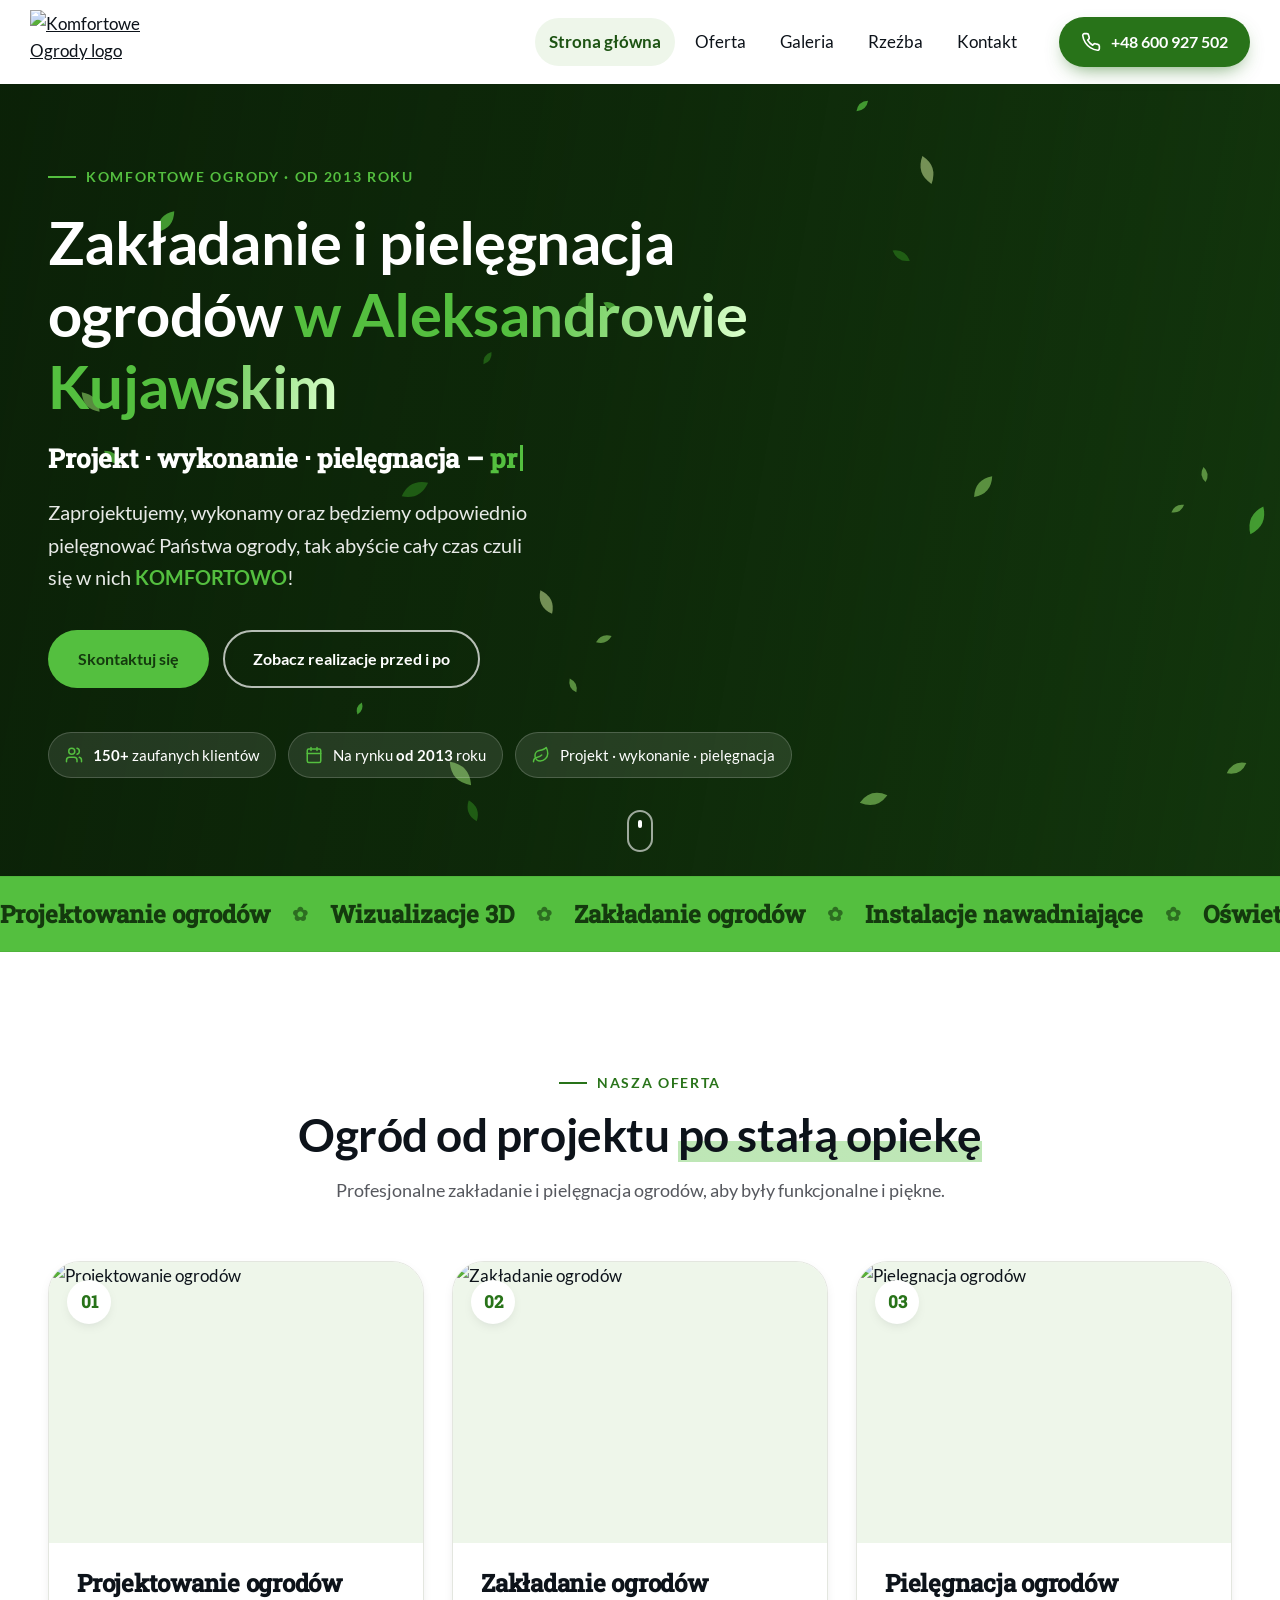
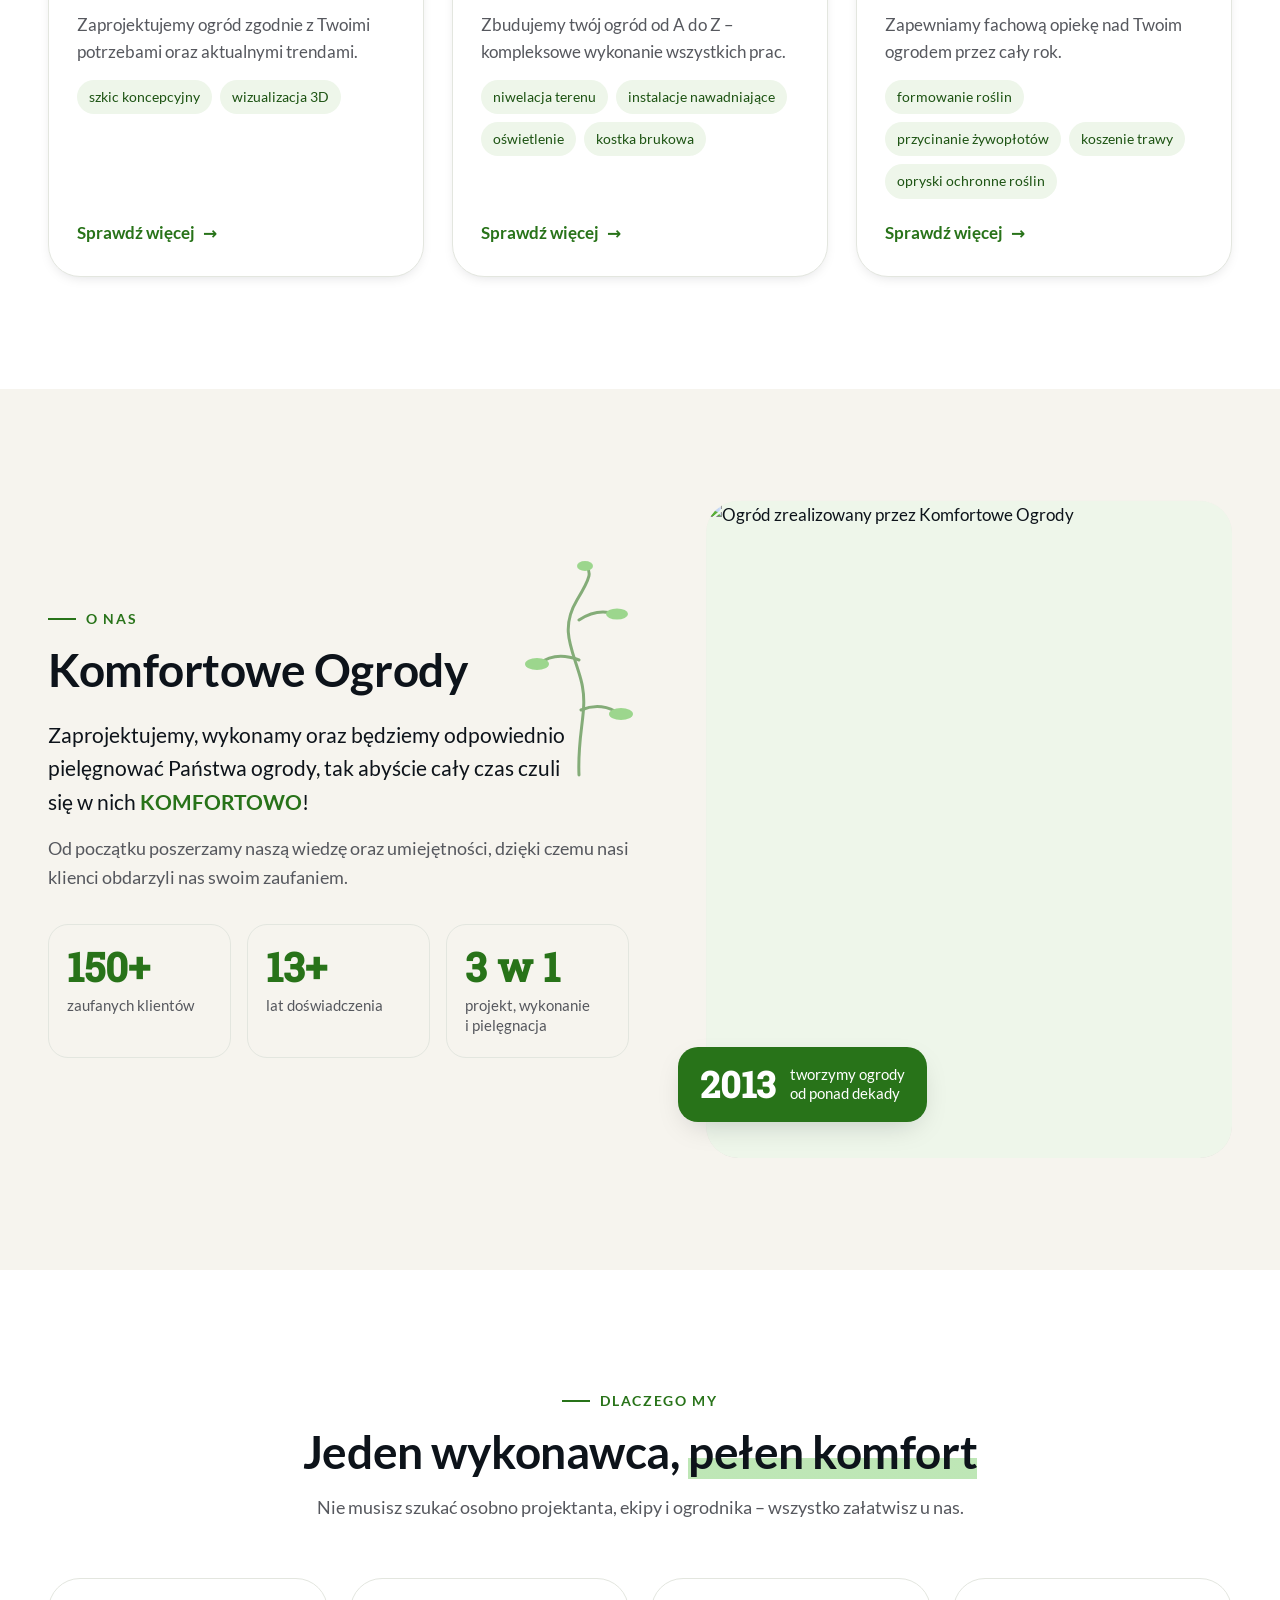
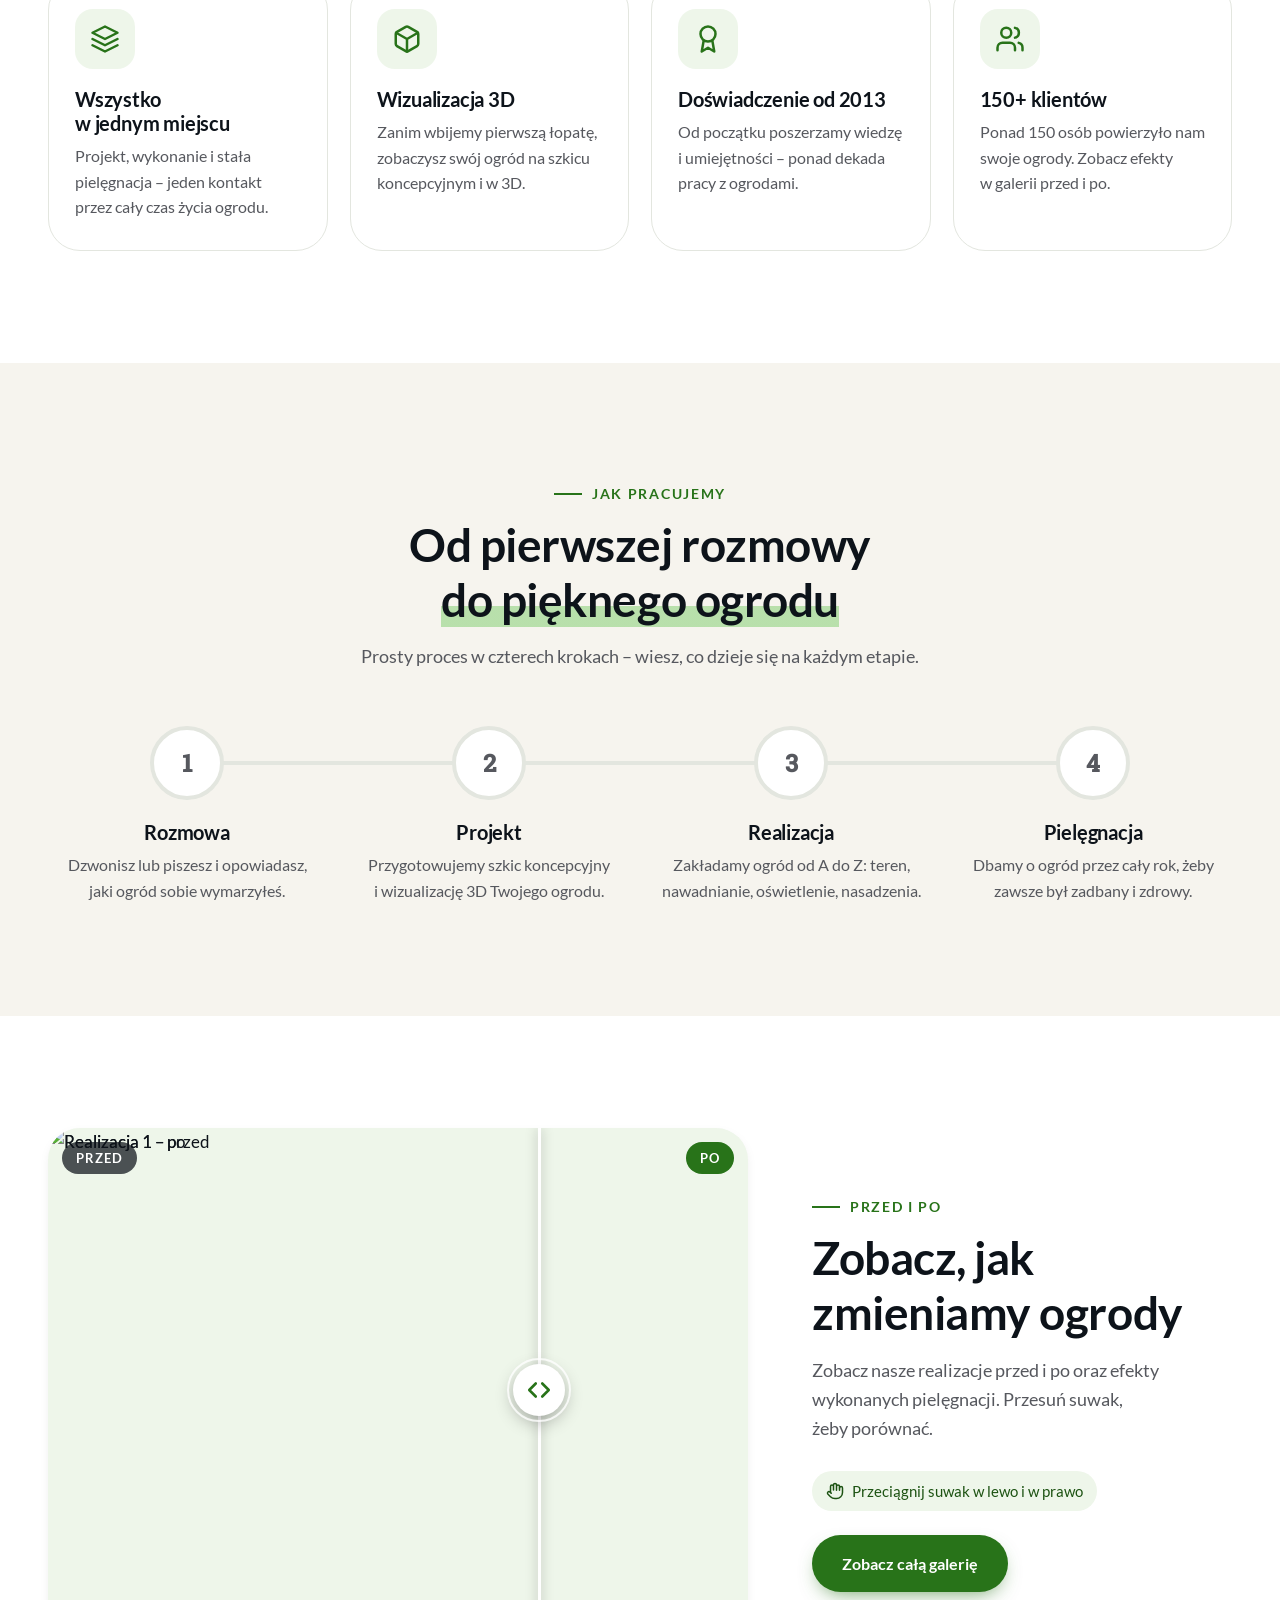
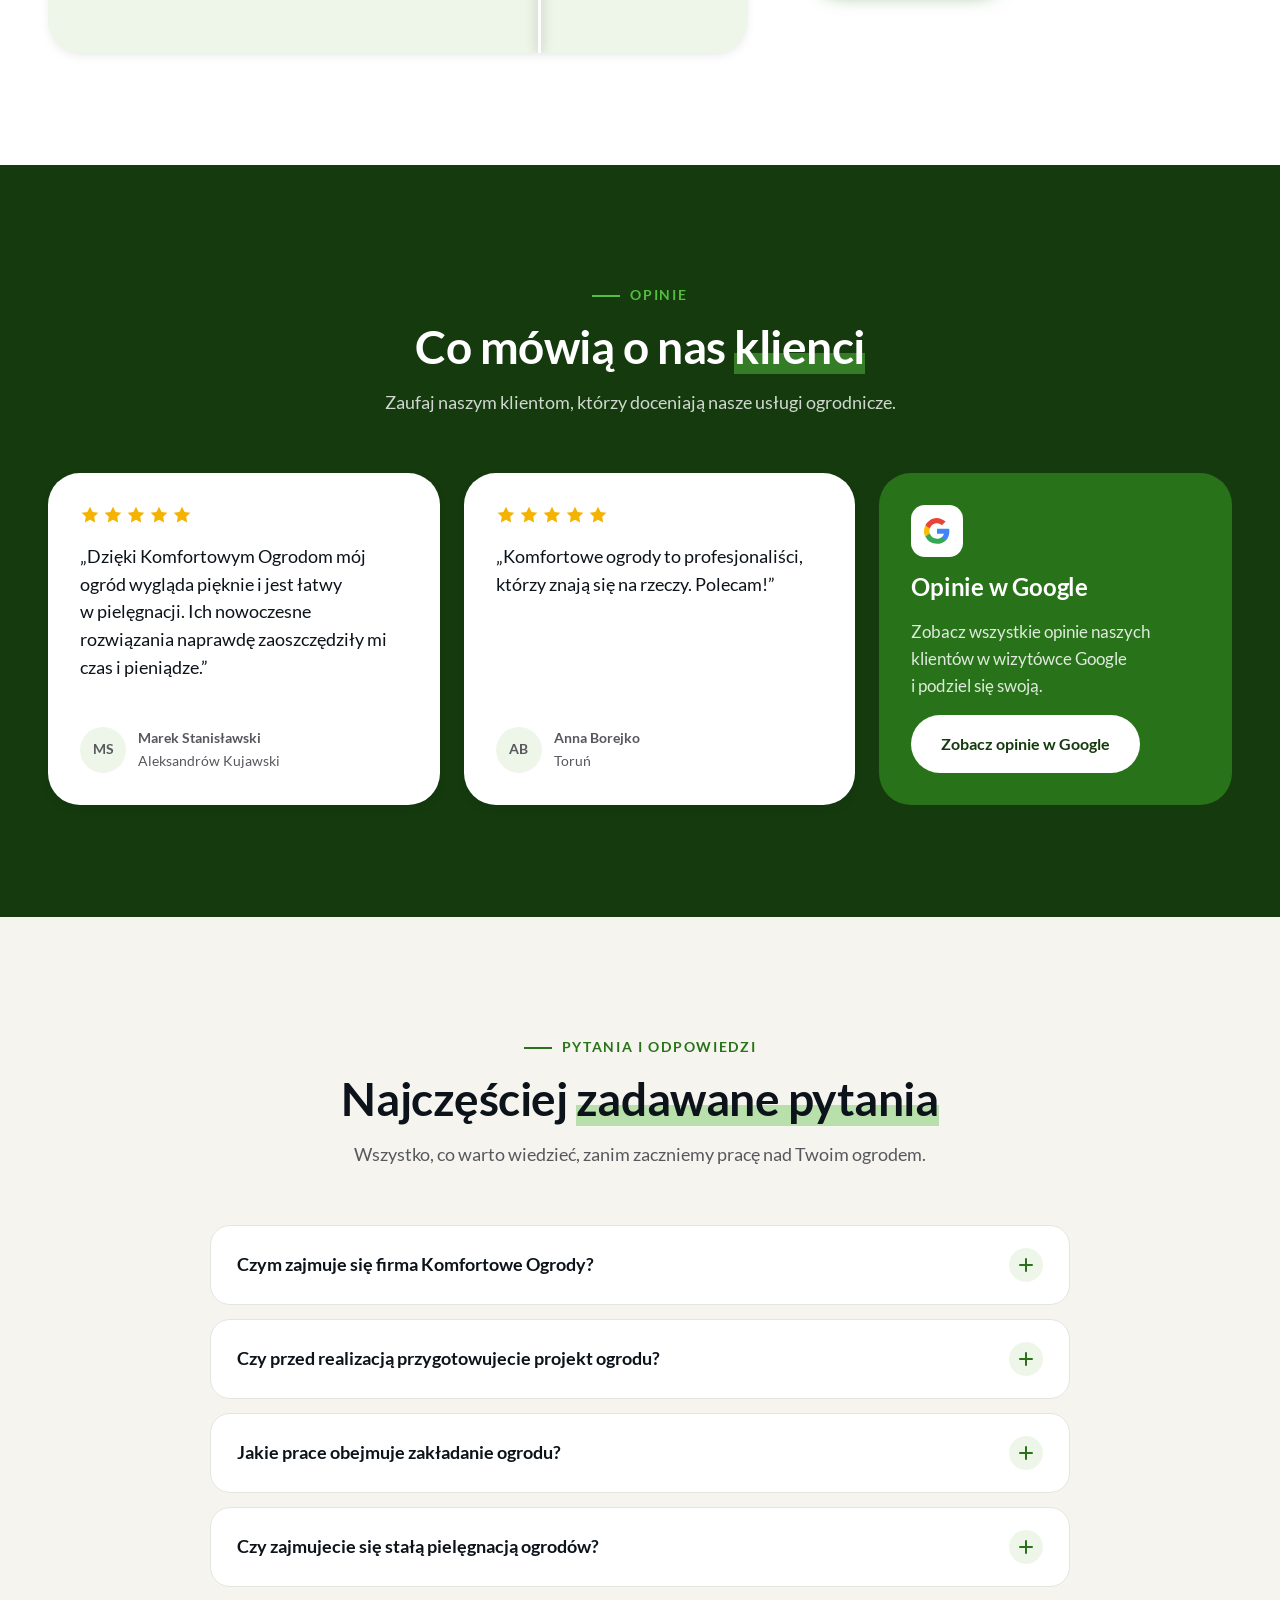
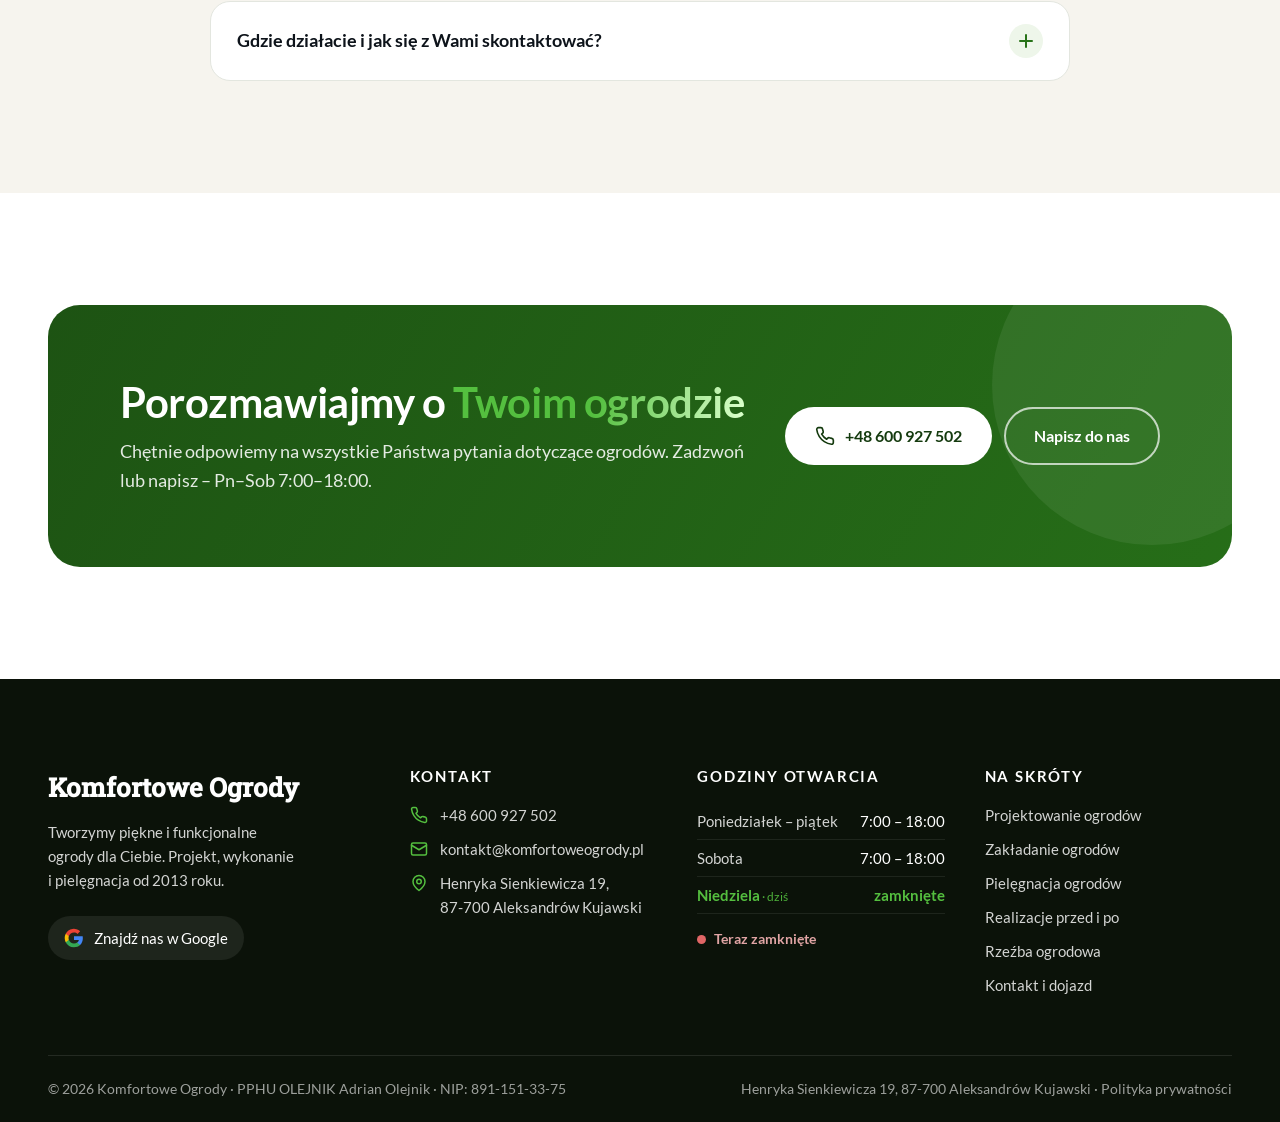
==== commit 980b2deb: "Komfortowe Ogrody: dopracowanie szczegółów i zgodność z RODO - polska typografia: twarde spacje po s" ====
--- a/komfortoweogrody/index.html
+++ b/komfortoweogrody/index.html
@@ -24,10 +24,16 @@
 <link rel="icon" href="assets/favicon.svg" type="image/svg+xml">
 <link rel="icon" href="assets/favicon-32.png" sizes="32x32" type="image/png">
 <link rel="apple-touch-icon" href="assets/apple-touch-icon.png">
+<meta property="og:image:alt" content="Ogród zrealizowany przez Komfortowe Ogrody">
+<meta name="twitter:image" content="https://assets.zyrosite.com/cdn-cgi/image/format=auto,w=1200,h=630,fit=crop/YX4yOl7EzMUqEQBQ/1-m2Wpy8JeOpFqDGKe.jpg">
+<meta name="author" content="Komfortowe Ogrody">
+<link rel="alternate" hreflang="pl" href="https://komfortoweogrody.pl/">
+<link rel="manifest" href="manifest.webmanifest">
 <link rel="preconnect" href="https://assets.zyrosite.com" crossorigin>
-<link rel="preconnect" href="https://fonts.googleapis.com">
-<link rel="preconnect" href="https://fonts.gstatic.com" crossorigin>
-<link rel="stylesheet" href="https://fonts.googleapis.com/css2?family=Lato:wght@400;700;900&family=Roboto+Slab:wght@500;700&display=swap">
+<link rel="preload" href="assets/fonts/lato-700-latin.woff2" as="font" type="font/woff2" crossorigin>
+<link rel="preload" href="assets/fonts/lato-400-latin.woff2" as="font" type="font/woff2" crossorigin>
+<link rel="preload" as="image" href="https://assets.zyrosite.com/cdn-cgi/image/format=auto,w=1920,h=1080,fit=crop/YX4yOl7EzMUqEQBQ/1-m2Wpy8JeOpFqDGKe.jpg" fetchpriority="high">
+<link rel="stylesheet" href="assets/fonts.css">
 <link rel="stylesheet" href="assets/style.css">
 <script src="assets/main.js" defer></script>
 <script type="application/ld+json">
@@ -202,7 +208,7 @@
 </script>
 </head>
 <body>
-<a class="skip-link" href="#tresc">Przejdź do treści</a>
+<a class="skip-link" href="#tresc">Przejdź do treści</a>
 <header class="header">
   <div class="wrap header__bar">
     <a class="logo" href="" aria-label="Komfortowe Ogrody – strona główna">
@@ -217,7 +223,7 @@
         <li><a href="kontakt/">Kontakt</a></li>
       </ul>
     </nav>
-    <a class="btn btn--primary header__cta" href="tel:+48600927502"><svg viewBox="0 0 24 24" fill="none" stroke="currentColor" stroke-width="2" stroke-linecap="round" stroke-linejoin="round" aria-hidden="true"><path d="M22 16.9v3a2 2 0 0 1-2.2 2 19.8 19.8 0 0 1-8.6-3.1 19.5 19.5 0 0 1-6-6A19.8 19.8 0 0 1 2.1 4.2 2 2 0 0 1 4.1 2h3a2 2 0 0 1 2 1.7c.1.9.4 1.8.7 2.7a2 2 0 0 1-.5 2.1L8 9.8a16 16 0 0 0 6 6l1.3-1.3a2 2 0 0 1 2.1-.4c.9.3 1.8.6 2.7.7a2 2 0 0 1 1.7 2z"/></svg><span>+48 600 927 502</span></a>
+    <a class="btn btn--primary header__cta" href="tel:+48600927502"><svg viewBox="0 0 24 24" fill="none" stroke="currentColor" stroke-width="2" stroke-linecap="round" stroke-linejoin="round" aria-hidden="true"><path d="M22 16.9v3a2 2 0 0 1-2.2 2 19.8 19.8 0 0 1-8.6-3.1 19.5 19.5 0 0 1-6-6A19.8 19.8 0 0 1 2.1 4.2 2 2 0 0 1 4.1 2h3a2 2 0 0 1 2 1.7c.1.9.4 1.8.7 2.7a2 2 0 0 1-.5 2.1L8 9.8a16 16 0 0 0 6 6l1.3-1.3a2 2 0 0 1 2.1-.4c.9.3 1.8.6 2.7.7a2 2 0 0 1 1.7 2z"/></svg><span>+48 600 927 502</span></a>
     <button class="burger" type="button" aria-controls="menu" aria-expanded="false" aria-label="Otwórz menu"><span></span><span></span><span></span></button>
   </div>
 </header>
@@ -228,31 +234,31 @@
     <canvas class="leaves" aria-hidden="true"></canvas>
     <div class="wrap">
       <div class="hero__content">
-        <span class="eyebrow">Komfortowe Ogrody · od 2013 roku</span>
-        <h1><span class="w" style="--i:0">Zakładanie</span> <span class="w" style="--i:1">i</span> <span class="w" style="--i:2">pielęgnacja</span> <span class="w" style="--i:3">ogrodów</span> <span class="accent"><span class="w shine" style="--i:4">w</span> <span class="w shine" style="--i:5">Aleksandrowie</span> <span class="w shine" style="--i:6">Kujawskim</span></span></h1>
+        <span class="eyebrow">Komfortowe Ogrody · od 2013 roku</span>
+        <h1><span class="w" style="--i:0">Zakładanie</span> <span class="w" style="--i:1">i pielęgnacja</span> <span class="w" style="--i:2">ogrodów</span> <span class="accent"><span class="w shine" style="--i:4">w Aleksandrowie</span> <span class="w shine" style="--i:5">Kujawskim</span></span></h1>
         <p class="hero__rotator">Projekt · wykonanie · pielęgnacja – <span data-rotate='["projektujemy.","zakładamy.","pielęgnujemy.","dbamy o komfort."]'>projektujemy.</span><span class="caret" aria-hidden="true"></span></p>
-        <p class="hero__lead">Zaprojektujemy, wykonamy oraz będziemy odpowiednio pielęgnować Państwa ogrody, tak abyście cały czas czuli się w nich <strong>KOMFORTOWO</strong>!</p>
+        <p class="hero__lead">Zaprojektujemy, wykonamy oraz będziemy odpowiednio pielęgnować Państwa ogrody, tak abyście cały czas czuli się w nich <strong>KOMFORTOWO</strong>!</p>
         <div class="hero__actions">
           <a class="btn btn--lime" href="kontakt/">Skontaktuj się</a>
-          <a class="btn btn--ghost" href="galeria/">Zobacz realizacje przed i po</a>
+          <a class="btn btn--ghost" href="galeria/">Zobacz realizacje przed i po</a>
         </div>
         <ul class="trust">
           <li><svg viewBox="0 0 24 24" fill="none" stroke="currentColor" stroke-width="2" stroke-linecap="round" stroke-linejoin="round" aria-hidden="true"><path d="M16 21v-2a4 4 0 0 0-4-4H6a4 4 0 0 0-4 4v2"/><circle cx="9" cy="7" r="4"/><path d="M22 21v-2a4 4 0 0 0-3-3.9M16 3.1a4 4 0 0 1 0 7.8"/></svg><span><b>150+</b> zaufanych klientów</span></li>
-          <li><svg viewBox="0 0 24 24" fill="none" stroke="currentColor" stroke-width="2" stroke-linecap="round" stroke-linejoin="round" aria-hidden="true"><rect x="3" y="4" width="18" height="18" rx="2"/><path d="M16 2v4M8 2v4M3 10h18"/></svg><span>Na rynku <b>od 2013</b> roku</span></li>
+          <li><svg viewBox="0 0 24 24" fill="none" stroke="currentColor" stroke-width="2" stroke-linecap="round" stroke-linejoin="round" aria-hidden="true"><rect x="3" y="4" width="18" height="18" rx="2"/><path d="M16 2v4M8 2v4M3 10h18"/></svg><span>Na rynku <b>od 2013</b> roku</span></li>
           <li><svg viewBox="0 0 24 24" fill="none" stroke="currentColor" stroke-width="2" stroke-linecap="round" stroke-linejoin="round" aria-hidden="true"><path d="M11 20A7 7 0 0 1 9.8 6.1C15.5 5 17 4.5 19 2c1 2 2 4.2 2 8 0 5.5-4.8 10-10 10z"/><path d="M2 21c0-3 1.9-5.4 5.2-6.1C9.6 14.4 12 13 13 12"/></svg><span>Projekt · wykonanie · pielęgnacja</span></li>
         </ul>
       </div>
     </div>
     <span class="hero__scroll" aria-hidden="true"></span>
   </section>
-  <div class="marquee" aria-label="Zakres usług"><div class="marquee__track"><ul><li>Projektowanie ogrodów</li><li>Wizualizacje 3D</li><li>Zakładanie ogrodów</li><li>Instalacje nawadniające</li><li>Oświetlenie ogrodowe</li><li>Kostka brukowa</li><li>Trawniki i nasadzenia</li><li>Oczka wodne</li><li>Przycinanie żywopłotów</li><li>Koszenie trawy</li><li>Pielęgnacja zieleni</li></ul><ul aria-hidden="true"><li>Projektowanie ogrodów</li><li>Wizualizacje 3D</li><li>Zakładanie ogrodów</li><li>Instalacje nawadniające</li><li>Oświetlenie ogrodowe</li><li>Kostka brukowa</li><li>Trawniki i nasadzenia</li><li>Oczka wodne</li><li>Przycinanie żywopłotów</li><li>Koszenie trawy</li><li>Pielęgnacja zieleni</li></ul></div></div>
+  <div class="marquee" aria-label="Zakres usług"><div class="marquee__track"><ul><li>Projektowanie ogrodów</li><li>Wizualizacje 3D</li><li>Zakładanie ogrodów</li><li>Instalacje nawadniające</li><li>Oświetlenie ogrodowe</li><li>Kostka brukowa</li><li>Trawniki i nasadzenia</li><li>Oczka wodne</li><li>Przycinanie żywopłotów</li><li>Koszenie trawy</li><li>Pielęgnacja zieleni</li></ul><ul aria-hidden="true"><li>Projektowanie ogrodów</li><li>Wizualizacje 3D</li><li>Zakładanie ogrodów</li><li>Instalacje nawadniające</li><li>Oświetlenie ogrodowe</li><li>Kostka brukowa</li><li>Trawniki i nasadzenia</li><li>Oczka wodne</li><li>Przycinanie żywopłotów</li><li>Koszenie trawy</li><li>Pielęgnacja zieleni</li></ul></div></div>
 
   <section class="section" id="oferta">
     <div class="wrap">
       <div class="section-head reveal">
         <span class="eyebrow eyebrow--dark">Nasza oferta</span>
-        <h2>Ogród od projektu <span class="mark">po stałą opiekę</span></h2>
-        <p>Profesjonalne zakładanie i pielęgnacja ogrodów, aby były funkcjonalne i piękne.</p>
+        <h2>Ogród od projektu <span class="mark">po stałą opiekę</span></h2>
+        <p>Profesjonalne zakładanie i pielęgnacja ogrodów, aby były funkcjonalne i piękne.</p>
       </div>
       <div class="services" data-stagger>
         <article class="service-card tilt spot">
@@ -262,9 +268,9 @@
           </div>
           <div class="service-card__body">
             <h3>Projektowanie ogrodów</h3>
-            <p>Zaprojektujemy ogród zgodnie z Twoimi potrzebami oraz aktualnymi trendami.</p>
+            <p>Zaprojektujemy ogród zgodnie z Twoimi potrzebami oraz aktualnymi trendami.</p>
             <ul class="chips" aria-label="Zakres prac"><li>szkic koncepcyjny</li><li>wizualizacja 3D</li></ul>
-            <a class="link-arrow" href="oferta/#projektowanie">Sprawdź więcej<span class="sr-only"> o usłudze: projektowanie ogrodów</span></a>
+            <a class="link-arrow" href="oferta/#projektowanie">Sprawdź więcej<span class="sr-only"> o usłudze: projektowanie ogrodów</span></a>
           </div>
         </article>
         <article class="service-card tilt spot">
@@ -274,9 +280,9 @@
           </div>
           <div class="service-card__body">
             <h3>Zakładanie ogrodów</h3>
-            <p>Zbudujemy twój ogród od A do Z – kompleksowe wykonanie wszystkich prac.</p>
+            <p>Zbudujemy twój ogród od A do Z – kompleksowe wykonanie wszystkich prac.</p>
             <ul class="chips" aria-label="Zakres prac"><li>niwelacja terenu</li><li>instalacje nawadniające</li><li>oświetlenie</li><li>kostka brukowa</li></ul>
-            <a class="link-arrow" href="oferta/#zakladanie">Sprawdź więcej<span class="sr-only"> o usłudze: zakładanie ogrodów</span></a>
+            <a class="link-arrow" href="oferta/#zakladanie">Sprawdź więcej<span class="sr-only"> o usłudze: zakładanie ogrodów</span></a>
           </div>
         </article>
         <article class="service-card tilt spot">
@@ -288,7 +294,7 @@
             <h3>Pielęgnacja ogrodów</h3>
             <p>Zapewniamy fachową opiekę nad Twoim ogrodem przez cały rok.</p>
             <ul class="chips" aria-label="Zakres prac"><li>formowanie roślin</li><li>przycinanie żywopłotów</li><li>koszenie trawy</li><li>opryski ochronne roślin</li></ul>
-            <a class="link-arrow" href="oferta/#pielegnacja">Sprawdź więcej<span class="sr-only"> o usłudze: pielęgnacja ogrodów</span></a>
+            <a class="link-arrow" href="oferta/#pielegnacja">Sprawdź więcej<span class="sr-only"> o usłudze: pielęgnacja ogrodów</span></a>
           </div>
         </article>
       </div>
@@ -299,19 +305,19 @@
     <div class="wrap about">
       <div class="about__text reveal">
         <svg class="vine" viewBox="0 0 120 220" aria-hidden="true"><path d="M60 215C58 170 70 150 62 120S40 70 58 40 70 12 66 4"/><path d="M62 150c14-6 28-4 38 4M60 100C44 94 30 96 20 104M60 60c12-8 24-10 36-6"/><ellipse class="lf" cx="102" cy="154" rx="12" ry="6"/><ellipse class="lf" cx="18" cy="104" rx="12" ry="6"/><ellipse class="lf" cx="98" cy="54" rx="11" ry="5.5"/><ellipse class="lf" cx="66" cy="6" rx="8" ry="5"/></svg>
-        <span class="eyebrow eyebrow--dark">O nas</span>
+        <span class="eyebrow eyebrow--dark">O nas</span>
         <h2>Komfortowe Ogrody</h2>
-        <p class="big">Zaprojektujemy, wykonamy oraz będziemy odpowiednio pielęgnować Państwa ogrody, tak abyście cały czas czuli się w nich <span class="kom">KOMFORTOWO</span>!</p>
-        <p>Od początku poszerzamy naszą wiedzę oraz umiejętności, dzięki czemu nasi klienci obdarzyli nas swoim zaufaniem.</p>
+        <p class="big">Zaprojektujemy, wykonamy oraz będziemy odpowiednio pielęgnować Państwa ogrody, tak abyście cały czas czuli się w nich <span class="kom">KOMFORTOWO</span>!</p>
+        <p>Od początku poszerzamy naszą wiedzę oraz umiejętności, dzięki czemu nasi klienci obdarzyli nas swoim zaufaniem.</p>
         <div class="stats" data-stagger>
           <div class="stat"><b data-count>150+</b><span>zaufanych klientów</span></div>
           <div class="stat"><b data-years-since="2013" data-count>13+</b><span>lat doświadczenia</span></div>
-          <div class="stat"><b>3 w 1</b><span>projekt, wykonanie i pielęgnacja</span></div>
+          <div class="stat"><b>3 w 1</b><span>projekt, wykonanie i pielęgnacja</span></div>
         </div>
       </div>
       <div class="about__media reveal">
         <img src="https://assets.zyrosite.com/cdn-cgi/image/format=auto,w=720,h=900,fit=crop/YX4yOl7EzMUqEQBQ/7-mnlv0JvKBZSgwxp6.jpg" srcset="https://assets.zyrosite.com/cdn-cgi/image/format=auto,w=360,h=450,fit=crop/YX4yOl7EzMUqEQBQ/7-mnlv0JvKBZSgwxp6.jpg 360w, https://assets.zyrosite.com/cdn-cgi/image/format=auto,w=720,h=900,fit=crop/YX4yOl7EzMUqEQBQ/7-mnlv0JvKBZSgwxp6.jpg 720w, https://assets.zyrosite.com/cdn-cgi/image/format=auto,w=1080,h=1350,fit=crop/YX4yOl7EzMUqEQBQ/7-mnlv0JvKBZSgwxp6.jpg 1080w, https://assets.zyrosite.com/cdn-cgi/image/format=auto,w=1440,h=1800,fit=crop/YX4yOl7EzMUqEQBQ/7-mnlv0JvKBZSgwxp6.jpg 1440w" sizes="(min-width: 880px) 520px, 100vw" alt="Ogród zrealizowany przez Komfortowe Ogrody" width="720" height="900" class="img-reveal" loading="lazy" decoding="async">
-        <div class="about__badge"><b>2013</b><span>tworzymy ogrody<br>od ponad dekady</span></div>
+        <div class="about__badge"><b>2013</b><span>tworzymy ogrody<br>od ponad dekady</span></div>
       </div>
     </div>
   </section>
@@ -321,13 +327,13 @@
       <div class="section-head reveal">
         <span class="eyebrow eyebrow--dark">Dlaczego my</span>
         <h2>Jeden wykonawca, <span class="mark">pełen komfort</span></h2>
-        <p>Nie musisz szukać osobno projektanta, ekipy i ogrodnika – wszystko załatwisz u nas.</p>
+        <p>Nie musisz szukać osobno projektanta, ekipy i ogrodnika – wszystko załatwisz u nas.</p>
       </div>
       <div class="benefits" data-stagger>
-        <div class="benefit spot"><span class="ico"><svg viewBox="0 0 24 24" fill="none" stroke="currentColor" stroke-width="2" stroke-linecap="round" stroke-linejoin="round" aria-hidden="true"><path d="m12 2 10 5-10 5L2 7z"/><path d="m2 17 10 5 10-5M2 12l10 5 10-5"/></svg></span><h3>Wszystko w jednym miejscu</h3><p>Projekt, wykonanie i stała pielęgnacja – jeden kontakt przez cały czas życia ogrodu.</p></div>
-        <div class="benefit spot"><span class="ico"><svg viewBox="0 0 24 24" fill="none" stroke="currentColor" stroke-width="2" stroke-linecap="round" stroke-linejoin="round" aria-hidden="true"><path d="M21 16V8a2 2 0 0 0-1-1.7l-7-4a2 2 0 0 0-2 0l-7 4A2 2 0 0 0 3 8v8a2 2 0 0 0 1 1.7l7 4a2 2 0 0 0 2 0l7-4a2 2 0 0 0 1-1.7z"/><path d="M3.3 7 12 12l8.7-5M12 22V12"/></svg></span><h3>Wizualizacja 3D</h3><p>Zanim wbijemy pierwszą łopatę, zobaczysz swój ogród na szkicu koncepcyjnym i w 3D.</p></div>
-        <div class="benefit spot"><span class="ico"><svg viewBox="0 0 24 24" fill="none" stroke="currentColor" stroke-width="2" stroke-linecap="round" stroke-linejoin="round" aria-hidden="true"><circle cx="12" cy="8" r="6"/><path d="M15.5 13.5 17 22l-5-3-5 3 1.5-8.5"/></svg></span><h3>Doświadczenie od 2013</h3><p>Od początku poszerzamy wiedzę i umiejętności – ponad dekada pracy z ogrodami.</p></div>
-        <div class="benefit spot"><span class="ico"><svg viewBox="0 0 24 24" fill="none" stroke="currentColor" stroke-width="2" stroke-linecap="round" stroke-linejoin="round" aria-hidden="true"><path d="M16 21v-2a4 4 0 0 0-4-4H6a4 4 0 0 0-4 4v2"/><circle cx="9" cy="7" r="4"/><path d="M22 21v-2a4 4 0 0 0-3-3.9M16 3.1a4 4 0 0 1 0 7.8"/></svg></span><h3>150+ klientów</h3><p>Ponad 150 osób powierzyło nam swoje ogrody. Zobacz efekty w galerii przed i po.</p></div>
+        <div class="benefit spot"><span class="ico"><svg viewBox="0 0 24 24" fill="none" stroke="currentColor" stroke-width="2" stroke-linecap="round" stroke-linejoin="round" aria-hidden="true"><path d="m12 2 10 5-10 5L2 7z"/><path d="m2 17 10 5 10-5M2 12l10 5 10-5"/></svg></span><h3>Wszystko w jednym miejscu</h3><p>Projekt, wykonanie i stała pielęgnacja – jeden kontakt przez cały czas życia ogrodu.</p></div>
+        <div class="benefit spot"><span class="ico"><svg viewBox="0 0 24 24" fill="none" stroke="currentColor" stroke-width="2" stroke-linecap="round" stroke-linejoin="round" aria-hidden="true"><path d="M21 16V8a2 2 0 0 0-1-1.7l-7-4a2 2 0 0 0-2 0l-7 4A2 2 0 0 0 3 8v8a2 2 0 0 0 1 1.7l7 4a2 2 0 0 0 2 0l7-4a2 2 0 0 0 1-1.7z"/><path d="M3.3 7 12 12l8.7-5M12 22V12"/></svg></span><h3>Wizualizacja 3D</h3><p>Zanim wbijemy pierwszą łopatę, zobaczysz swój ogród na szkicu koncepcyjnym i w 3D.</p></div>
+        <div class="benefit spot"><span class="ico"><svg viewBox="0 0 24 24" fill="none" stroke="currentColor" stroke-width="2" stroke-linecap="round" stroke-linejoin="round" aria-hidden="true"><circle cx="12" cy="8" r="6"/><path d="M15.5 13.5 17 22l-5-3-5 3 1.5-8.5"/></svg></span><h3>Doświadczenie od 2013</h3><p>Od początku poszerzamy wiedzę i umiejętności – ponad dekada pracy z ogrodami.</p></div>
+        <div class="benefit spot"><span class="ico"><svg viewBox="0 0 24 24" fill="none" stroke="currentColor" stroke-width="2" stroke-linecap="round" stroke-linejoin="round" aria-hidden="true"><path d="M16 21v-2a4 4 0 0 0-4-4H6a4 4 0 0 0-4 4v2"/><circle cx="9" cy="7" r="4"/><path d="M22 21v-2a4 4 0 0 0-3-3.9M16 3.1a4 4 0 0 1 0 7.8"/></svg></span><h3>150+ klientów</h3><p>Ponad 150 osób powierzyło nam swoje ogrody. Zobacz efekty w galerii przed i po.</p></div>
       </div>
     </div>
   </section>
@@ -336,14 +342,14 @@
     <div class="wrap">
       <div class="section-head reveal">
         <span class="eyebrow eyebrow--dark">Jak pracujemy</span>
-        <h2>Od pierwszej rozmowy <span class="mark">do pięknego ogrodu</span></h2>
-        <p>Prosty proces w czterech krokach – wiesz, co dzieje się na każdym etapie.</p>
+        <h2>Od pierwszej rozmowy <span class="mark">do pięknego ogrodu</span></h2>
+        <p>Prosty proces w czterech krokach – wiesz, co dzieje się na każdym etapie.</p>
       </div>
       <ol class="process">
-        <li class="step"><span class="step__dot">1</span><h3>Rozmowa</h3><p>Dzwonisz lub piszesz i opowiadasz, jaki ogród sobie wymarzyłeś.</p></li>
-        <li class="step"><span class="step__dot">2</span><h3>Projekt</h3><p>Przygotowujemy szkic koncepcyjny i wizualizację 3D Twojego ogrodu.</p></li>
-        <li class="step"><span class="step__dot">3</span><h3>Realizacja</h3><p>Zakładamy ogród od A do Z: teren, nawadnianie, oświetlenie, nasadzenia.</p></li>
-        <li class="step"><span class="step__dot">4</span><h3>Pielęgnacja</h3><p>Dbamy o ogród przez cały rok, żeby zawsze był zadbany i zdrowy.</p></li>
+        <li class="step"><span class="step__dot">1</span><h3>Rozmowa</h3><p>Dzwonisz lub piszesz i opowiadasz, jaki ogród sobie wymarzyłeś.</p></li>
+        <li class="step"><span class="step__dot">2</span><h3>Projekt</h3><p>Przygotowujemy szkic koncepcyjny i wizualizację 3D Twojego ogrodu.</p></li>
+        <li class="step"><span class="step__dot">3</span><h3>Realizacja</h3><p>Zakładamy ogród od A do Z: teren, nawadnianie, oświetlenie, nasadzenia.</p></li>
+        <li class="step"><span class="step__dot">4</span><h3>Pielęgnacja</h3><p>Dbamy o ogród przez cały rok, żeby zawsze był zadbany i zdrowy.</p></li>
       </ol>
     </div>
   </section>
@@ -362,10 +368,10 @@
           </div>
       </div>
       <div class="ba-feature__text reveal">
-        <span class="eyebrow eyebrow--dark">Przed i po</span>
+        <span class="eyebrow eyebrow--dark">Przed i po</span>
         <h2>Zobacz, jak zmieniamy ogrody</h2>
-        <p>Zobacz nasze realizacje przed i po oraz efekty wykonanych pielęgnacji. Przesuń suwak, żeby porównać.</p>
-        <span class="hint"><svg viewBox="0 0 24 24" fill="none" stroke="currentColor" stroke-width="2" stroke-linecap="round" stroke-linejoin="round" aria-hidden="true"><path d="M18 11V6a2 2 0 0 0-4 0v5M14 10V4a2 2 0 0 0-4 0v6M10 10.5V6a2 2 0 0 0-4 0v8"/><path d="M18 8a2 2 0 1 1 4 0v6a8 8 0 0 1-8 8h-2c-2.8 0-4.5-.9-6-2.4l-3.6-3.6a2 2 0 0 1 2.8-2.8L7 15"/></svg>Przeciągnij suwak w lewo i w prawo</span>
+        <p>Zobacz nasze realizacje przed i po oraz efekty wykonanych pielęgnacji. Przesuń suwak, żeby porównać.</p>
+        <span class="hint"><svg viewBox="0 0 24 24" fill="none" stroke="currentColor" stroke-width="2" stroke-linecap="round" stroke-linejoin="round" aria-hidden="true"><path d="M18 11V6a2 2 0 0 0-4 0v5M14 10V4a2 2 0 0 0-4 0v6M10 10.5V6a2 2 0 0 0-4 0v8"/><path d="M18 8a2 2 0 1 1 4 0v6a8 8 0 0 1-8 8h-2c-2.8 0-4.5-.9-6-2.4l-3.6-3.6a2 2 0 0 1 2.8-2.8L7 15"/></svg>Przeciągnij suwak w lewo i w prawo</span>
         <div><a class="btn btn--primary" href="galeria/">Zobacz całą galerię</a></div>
       </div>
     </div>
@@ -375,25 +381,25 @@
     <div class="wrap">
       <div class="section-head reveal">
         <span class="eyebrow">Opinie</span>
-        <h2>Co mówią o nas <span class="mark">klienci</span></h2>
+        <h2>Co mówią o nas <span class="mark">klienci</span></h2>
         <p>Zaufaj naszym klientom, którzy doceniają nasze usługi ogrodnicze.</p>
       </div>
       <div class="reviews" data-stagger>
         <figure class="review spot">
           <div class="stars" role="img" aria-label="Ocena 5 na 5"><svg viewBox="0 0 24 24" fill="currentColor" aria-hidden="true"><path d="m12 2 3.1 6.3 6.9 1-5 4.9 1.2 6.8L12 17.8 5.8 21l1.2-6.8-5-4.9 6.9-1z"/></svg><svg viewBox="0 0 24 24" fill="currentColor" aria-hidden="true"><path d="m12 2 3.1 6.3 6.9 1-5 4.9 1.2 6.8L12 17.8 5.8 21l1.2-6.8-5-4.9 6.9-1z"/></svg><svg viewBox="0 0 24 24" fill="currentColor" aria-hidden="true"><path d="m12 2 3.1 6.3 6.9 1-5 4.9 1.2 6.8L12 17.8 5.8 21l1.2-6.8-5-4.9 6.9-1z"/></svg><svg viewBox="0 0 24 24" fill="currentColor" aria-hidden="true"><path d="m12 2 3.1 6.3 6.9 1-5 4.9 1.2 6.8L12 17.8 5.8 21l1.2-6.8-5-4.9 6.9-1z"/></svg><svg viewBox="0 0 24 24" fill="currentColor" aria-hidden="true"><path d="m12 2 3.1 6.3 6.9 1-5 4.9 1.2 6.8L12 17.8 5.8 21l1.2-6.8-5-4.9 6.9-1z"/></svg></div>
-          <blockquote>„Dzięki Komfortowym Ogrodom mój ogród wygląda pięknie i jest łatwy w pielęgnacji. Ich nowoczesne rozwiązania naprawdę zaoszczędziły mi czas i pieniądze.”</blockquote>
+          <blockquote>„Dzięki Komfortowym Ogrodom mój ogród wygląda pięknie i jest łatwy w pielęgnacji. Ich nowoczesne rozwiązania naprawdę zaoszczędziły mi czas i pieniądze.”</blockquote>
           <figcaption><span class="avatar" aria-hidden="true">MS</span><span><b>Marek Stanisławski</b><span>Aleksandrów Kujawski</span></span></figcaption>
         </figure>
         <figure class="review spot">
           <div class="stars" role="img" aria-label="Ocena 5 na 5"><svg viewBox="0 0 24 24" fill="currentColor" aria-hidden="true"><path d="m12 2 3.1 6.3 6.9 1-5 4.9 1.2 6.8L12 17.8 5.8 21l1.2-6.8-5-4.9 6.9-1z"/></svg><svg viewBox="0 0 24 24" fill="currentColor" aria-hidden="true"><path d="m12 2 3.1 6.3 6.9 1-5 4.9 1.2 6.8L12 17.8 5.8 21l1.2-6.8-5-4.9 6.9-1z"/></svg><svg viewBox="0 0 24 24" fill="currentColor" aria-hidden="true"><path d="m12 2 3.1 6.3 6.9 1-5 4.9 1.2 6.8L12 17.8 5.8 21l1.2-6.8-5-4.9 6.9-1z"/></svg><svg viewBox="0 0 24 24" fill="currentColor" aria-hidden="true"><path d="m12 2 3.1 6.3 6.9 1-5 4.9 1.2 6.8L12 17.8 5.8 21l1.2-6.8-5-4.9 6.9-1z"/></svg><svg viewBox="0 0 24 24" fill="currentColor" aria-hidden="true"><path d="m12 2 3.1 6.3 6.9 1-5 4.9 1.2 6.8L12 17.8 5.8 21l1.2-6.8-5-4.9 6.9-1z"/></svg></div>
-          <blockquote>„Komfortowe ogrody to profesjonaliści, którzy znają się na rzeczy. Polecam!”</blockquote>
+          <blockquote>„Komfortowe ogrody to profesjonaliści, którzy znają się na rzeczy. Polecam!”</blockquote>
           <figcaption><span class="avatar" aria-hidden="true">AB</span><span><b>Anna Borejko</b><span>Toruń</span></span></figcaption>
         </figure>
         <div class="review-cta">
           <span class="g"><svg viewBox="0 0 24 24" aria-hidden="true"><path fill="#4285F4" d="M22.6 12.3c0-.8-.1-1.5-.2-2.3H12v4.3h5.9a5 5 0 0 1-2.2 3.3v2.8h3.6c2.1-1.9 3.3-4.8 3.3-8.1z"/><path fill="#34A853" d="M12 23c3 0 5.5-1 7.3-2.7l-3.6-2.8c-1 .7-2.2 1.1-3.7 1.1-2.9 0-5.3-1.9-6.2-4.5H2.1v2.9A11 11 0 0 0 12 23z"/><path fill="#FBBC05" d="M5.8 14.1a6.6 6.6 0 0 1 0-4.2V7H2.1a11 11 0 0 0 0 10z"/><path fill="#EA4335" d="M12 5.4c1.6 0 3.1.6 4.2 1.7l3.2-3.2A11 11 0 0 0 2.1 7l3.7 2.9C6.7 7.3 9.1 5.4 12 5.4z"/></svg></span>
-          <h3>Opinie w Google</h3>
-          <p>Zobacz wszystkie opinie naszych klientów w wizytówce Google i podziel się swoją.</p>
-          <a class="btn btn--white" href="https://maps.google.com/?cid=8841425791970558141" target="_blank" rel="noopener">Zobacz opinie w Google</a>
+          <h3>Opinie w Google</h3>
+          <p>Zobacz wszystkie opinie naszych klientów w wizytówce Google i podziel się swoją.</p>
+          <a class="btn btn--white" href="https://maps.google.com/?cid=8841425791970558141" target="_blank" rel="noopener">Zobacz opinie w Google</a>
         </div>
       </div>
     </div>
@@ -402,16 +408,16 @@
   <section class="section section--sand" id="faq">
     <div class="wrap">
       <div class="section-head reveal">
-        <span class="eyebrow eyebrow--dark">Pytania i odpowiedzi</span>
+        <span class="eyebrow eyebrow--dark">Pytania i odpowiedzi</span>
         <h2>Najczęściej <span class="mark">zadawane pytania</span></h2>
         <p>Wszystko, co warto wiedzieć, zanim zaczniemy pracę nad Twoim ogrodem.</p>
       </div>
       <div class="faq" data-stagger>
-        <details><summary>Czym zajmuje się firma Komfortowe Ogrody?<span class="pm" aria-hidden="true"></span></summary><div class="ans"><p>Zajmujemy się kompleksowo ogrodami: projektujemy je, zakładamy od podstaw i stale pielęgnujemy. Działamy od 2013 roku, a zaufało nam ponad 150 klientów.</p></div></details>
+        <details><summary>Czym zajmuje się firma Komfortowe Ogrody?<span class="pm" aria-hidden="true"></span></summary><div class="ans"><p>Zajmujemy się kompleksowo ogrodami: projektujemy je, zakładamy od podstaw i stale pielęgnujemy. Działamy od 2013 roku, a zaufało nam ponad 150 klientów.</p></div></details>
         <details><summary>Czy przed realizacją przygotowujecie projekt ogrodu?<span class="pm" aria-hidden="true"></span></summary><div class="ans"><p>Tak. Przygotowujemy szkic koncepcyjny oraz wizualizację 3D, dzięki czemu jeszcze przed rozpoczęciem prac widzisz, jak będzie wyglądał Twój ogród.</p></div></details>
-        <details><summary>Jakie prace obejmuje zakładanie ogrodu?<span class="pm" aria-hidden="true"></span></summary><div class="ans"><p>Wykonujemy ogród od A do Z: niwelację terenu, instalacje nawadniające, oświetlenie, układanie kostki brukowej, trawniki i nasadzenia oraz oczka wodne.</p></div></details>
-        <details><summary>Czy zajmujecie się stałą pielęgnacją ogrodów?<span class="pm" aria-hidden="true"></span></summary><div class="ans"><p>Tak. Formujemy rośliny, przycinamy żywopłoty, kosimy trawę i wykonujemy opryski ochronne roślin, żeby ogród był zadbany przez cały rok.</p></div></details>
-        <details><summary>Gdzie działacie i jak się z Wami skontaktować?<span class="pm" aria-hidden="true"></span></summary><div class="ans"><p>Nasza siedziba to ul. Henryka Sienkiewicza 19, 87-700 Aleksandrów Kujawski. Zadzwoń pod numer +48 600 927 502 lub napisz na kontakt@komfortoweogrody.pl – jesteśmy dostępni od poniedziałku do soboty w godzinach 7:00–18:00.</p></div></details>
+        <details><summary>Jakie prace obejmuje zakładanie ogrodu?<span class="pm" aria-hidden="true"></span></summary><div class="ans"><p>Wykonujemy ogród od A do Z: niwelację terenu, instalacje nawadniające, oświetlenie, układanie kostki brukowej, trawniki i nasadzenia oraz oczka wodne.</p></div></details>
+        <details><summary>Czy zajmujecie się stałą pielęgnacją ogrodów?<span class="pm" aria-hidden="true"></span></summary><div class="ans"><p>Tak. Formujemy rośliny, przycinamy żywopłoty, kosimy trawę i wykonujemy opryski ochronne roślin, żeby ogród był zadbany przez cały rok.</p></div></details>
+        <details><summary>Gdzie działacie i jak się z Wami skontaktować?<span class="pm" aria-hidden="true"></span></summary><div class="ans"><p>Nasza siedziba to ul. Henryka Sienkiewicza 19, 87-700 Aleksandrów Kujawski. Zadzwoń pod numer +48 600 927 502 lub napisz na kontakt@komfortoweogrody.pl – jesteśmy dostępni od poniedziałku do soboty w godzinach 7:00–18:00.</p></div></details>
       </div>
     </div>
   </section>
@@ -422,11 +428,11 @@
       <div class="cta-band reveal">
         <div>
           <h2>Porozmawiajmy o <span class="shine">Twoim ogrodzie</span></h2>
-          <p>Chętnie odpowiemy na wszystkie Państwa pytania dotyczące ogrodów. Zadzwoń lub napisz – Pn–Sob 7:00–18:00.</p>
+          <p>Chętnie odpowiemy na wszystkie Państwa pytania dotyczące ogrodów. Zadzwoń lub napisz – Pn–Sob 7:00–18:00.</p>
         </div>
         <div class="cta-band__actions">
-          <a class="btn btn--white" href="tel:+48600927502"><svg viewBox="0 0 24 24" fill="none" stroke="currentColor" stroke-width="2" stroke-linecap="round" stroke-linejoin="round" aria-hidden="true"><path d="M22 16.9v3a2 2 0 0 1-2.2 2 19.8 19.8 0 0 1-8.6-3.1 19.5 19.5 0 0 1-6-6A19.8 19.8 0 0 1 2.1 4.2 2 2 0 0 1 4.1 2h3a2 2 0 0 1 2 1.7c.1.9.4 1.8.7 2.7a2 2 0 0 1-.5 2.1L8 9.8a16 16 0 0 0 6 6l1.3-1.3a2 2 0 0 1 2.1-.4c.9.3 1.8.6 2.7.7a2 2 0 0 1 1.7 2z"/></svg>+48 600 927 502</a>
-          <a class="btn btn--ghost" href="kontakt/">Napisz do nas</a>
+          <a class="btn btn--white" href="tel:+48600927502"><svg viewBox="0 0 24 24" fill="none" stroke="currentColor" stroke-width="2" stroke-linecap="round" stroke-linejoin="round" aria-hidden="true"><path d="M22 16.9v3a2 2 0 0 1-2.2 2 19.8 19.8 0 0 1-8.6-3.1 19.5 19.5 0 0 1-6-6A19.8 19.8 0 0 1 2.1 4.2 2 2 0 0 1 4.1 2h3a2 2 0 0 1 2 1.7c.1.9.4 1.8.7 2.7a2 2 0 0 1-.5 2.1L8 9.8a16 16 0 0 0 6 6l1.3-1.3a2 2 0 0 1 2.1-.4c.9.3 1.8.6 2.7.7a2 2 0 0 1 1.7 2z"/></svg>+48 600 927 502</a>
+          <a class="btn btn--ghost" href="kontakt/">Napisz do nas</a>
         </div>
       </div>
     </div>
@@ -437,45 +443,45 @@
     <div class="footer__grid">
       <div class="footer__brand">
         <span class="name">Komfortowe Ogrody</span>
-        <p>Tworzymy piękne i funkcjonalne ogrody dla Ciebie. Projekt, wykonanie i pielęgnacja od 2013 roku.</p>
-        <a class="gbtn" href="https://maps.google.com/?cid=8841425791970558141" target="_blank" rel="noopener"><svg viewBox="0 0 24 24" aria-hidden="true"><path fill="#4285F4" d="M22.6 12.3c0-.8-.1-1.5-.2-2.3H12v4.3h5.9a5 5 0 0 1-2.2 3.3v2.8h3.6c2.1-1.9 3.3-4.8 3.3-8.1z"/><path fill="#34A853" d="M12 23c3 0 5.5-1 7.3-2.7l-3.6-2.8c-1 .7-2.2 1.1-3.7 1.1-2.9 0-5.3-1.9-6.2-4.5H2.1v2.9A11 11 0 0 0 12 23z"/><path fill="#FBBC05" d="M5.8 14.1a6.6 6.6 0 0 1 0-4.2V7H2.1a11 11 0 0 0 0 10z"/><path fill="#EA4335" d="M12 5.4c1.6 0 3.1.6 4.2 1.7l3.2-3.2A11 11 0 0 0 2.1 7l3.7 2.9C6.7 7.3 9.1 5.4 12 5.4z"/></svg>Znajdź nas w Google</a>
+        <p>Tworzymy piękne i funkcjonalne ogrody dla Ciebie. Projekt, wykonanie i pielęgnacja od 2013 roku.</p>
+        <a class="gbtn" href="https://maps.google.com/?cid=8841425791970558141" target="_blank" rel="noopener"><svg viewBox="0 0 24 24" aria-hidden="true"><path fill="#4285F4" d="M22.6 12.3c0-.8-.1-1.5-.2-2.3H12v4.3h5.9a5 5 0 0 1-2.2 3.3v2.8h3.6c2.1-1.9 3.3-4.8 3.3-8.1z"/><path fill="#34A853" d="M12 23c3 0 5.5-1 7.3-2.7l-3.6-2.8c-1 .7-2.2 1.1-3.7 1.1-2.9 0-5.3-1.9-6.2-4.5H2.1v2.9A11 11 0 0 0 12 23z"/><path fill="#FBBC05" d="M5.8 14.1a6.6 6.6 0 0 1 0-4.2V7H2.1a11 11 0 0 0 0 10z"/><path fill="#EA4335" d="M12 5.4c1.6 0 3.1.6 4.2 1.7l3.2-3.2A11 11 0 0 0 2.1 7l3.7 2.9C6.7 7.3 9.1 5.4 12 5.4z"/></svg>Znajdź nas w Google</a>
       </div>
       <div>
         <h2>Kontakt</h2>
         <ul class="nap">
-          <li><svg viewBox="0 0 24 24" fill="none" stroke="currentColor" stroke-width="2" stroke-linecap="round" stroke-linejoin="round" aria-hidden="true"><path d="M22 16.9v3a2 2 0 0 1-2.2 2 19.8 19.8 0 0 1-8.6-3.1 19.5 19.5 0 0 1-6-6A19.8 19.8 0 0 1 2.1 4.2 2 2 0 0 1 4.1 2h3a2 2 0 0 1 2 1.7c.1.9.4 1.8.7 2.7a2 2 0 0 1-.5 2.1L8 9.8a16 16 0 0 0 6 6l1.3-1.3a2 2 0 0 1 2.1-.4c.9.3 1.8.6 2.7.7a2 2 0 0 1 1.7 2z"/></svg><a href="tel:+48600927502">+48 600 927 502</a></li>
+          <li><svg viewBox="0 0 24 24" fill="none" stroke="currentColor" stroke-width="2" stroke-linecap="round" stroke-linejoin="round" aria-hidden="true"><path d="M22 16.9v3a2 2 0 0 1-2.2 2 19.8 19.8 0 0 1-8.6-3.1 19.5 19.5 0 0 1-6-6A19.8 19.8 0 0 1 2.1 4.2 2 2 0 0 1 4.1 2h3a2 2 0 0 1 2 1.7c.1.9.4 1.8.7 2.7a2 2 0 0 1-.5 2.1L8 9.8a16 16 0 0 0 6 6l1.3-1.3a2 2 0 0 1 2.1-.4c.9.3 1.8.6 2.7.7a2 2 0 0 1 1.7 2z"/></svg><a href="tel:+48600927502">+48 600 927 502</a></li>
           <li><svg viewBox="0 0 24 24" fill="none" stroke="currentColor" stroke-width="2" stroke-linecap="round" stroke-linejoin="round" aria-hidden="true"><rect x="2" y="4" width="20" height="16" rx="2"/><path d="m22 7-10 6L2 7"/></svg><a href="mailto:kontakt@komfortoweogrody.pl">kontakt@komfortoweogrody.pl</a></li>
-          <li><svg viewBox="0 0 24 24" fill="none" stroke="currentColor" stroke-width="2" stroke-linecap="round" stroke-linejoin="round" aria-hidden="true"><path d="M20 10c0 6-8 12-8 12s-8-6-8-12a8 8 0 0 1 16 0z"/><circle cx="12" cy="10" r="3"/></svg><a href="https://maps.google.com/?cid=8841425791970558141" target="_blank" rel="noopener">Henryka Sienkiewicza 19,<br>87-700 Aleksandrów Kujawski</a></li>
+          <li><svg viewBox="0 0 24 24" fill="none" stroke="currentColor" stroke-width="2" stroke-linecap="round" stroke-linejoin="round" aria-hidden="true"><path d="M20 10c0 6-8 12-8 12s-8-6-8-12a8 8 0 0 1 16 0z"/><circle cx="12" cy="10" r="3"/></svg><a href="https://maps.google.com/?cid=8841425791970558141" target="_blank" rel="noopener">Henryka Sienkiewicza 19,<br>87-700 Aleksandrów Kujawski</a></li>
         </ul>
       </div>
       <div>
         <h2>Godziny otwarcia</h2>
         <table class="hours-table">
-            <tr><th scope="row">Poniedziałek – piątek</th><td>7:00 – 18:00</td></tr>
-            <tr><th scope="row">Sobota</th><td>7:00 – 18:00</td></tr>
-            <tr><th scope="row">Niedziela</th><td>zamknięte</td></tr>
+            <tr data-days="1,2,3,4,5"><th scope="row">Poniedziałek – piątek</th><td>7:00 – 18:00</td></tr>
+            <tr data-days="6"><th scope="row">Sobota</th><td>7:00 – 18:00</td></tr>
+            <tr data-days="0"><th scope="row">Niedziela</th><td>zamknięte</td></tr>
           </table>
         <p style="margin-top:12px"><span class="open-status"></span></p>
       </div>
       <div>
-        <h2>Na skróty</h2>
+        <h2>Na skróty</h2>
         <ul>
           <li><a href="oferta/#projektowanie">Projektowanie ogrodów</a></li>
           <li><a href="oferta/#zakladanie">Zakładanie ogrodów</a></li>
           <li><a href="oferta/#pielegnacja">Pielęgnacja ogrodów</a></li>
-          <li><a href="galeria/">Realizacje przed i po</a></li>
+          <li><a href="galeria/">Realizacje przed i po</a></li>
           <li><a href="rzezba/">Rzeźba ogrodowa</a></li>
-          <li><a href="kontakt/">Kontakt i dojazd</a></li>
+          <li><a href="kontakt/">Kontakt i dojazd</a></li>
         </ul>
       </div>
     </div>
     <div class="footer__legal">
       <span>© <span data-year>2026</span> Komfortowe Ogrody · PPHU OLEJNIK Adrian Olejnik · NIP: 891-151-33-75</span>
-      <span>Henryka Sienkiewicza 19, 87-700 Aleksandrów Kujawski</span>
+      <span>Henryka Sienkiewicza 19, 87-700 Aleksandrów Kujawski · <a href="polityka-prywatnosci/">Polityka prywatności</a></span>
     </div>
   </div>
 </footer>
-<a class="fab" href="tel:+48600927502" aria-label="Zadzwoń: +48 600 927 502"><svg viewBox="0 0 24 24" fill="none" stroke="currentColor" stroke-width="2" stroke-linecap="round" stroke-linejoin="round" aria-hidden="true"><path d="M22 16.9v3a2 2 0 0 1-2.2 2 19.8 19.8 0 0 1-8.6-3.1 19.5 19.5 0 0 1-6-6A19.8 19.8 0 0 1 2.1 4.2 2 2 0 0 1 4.1 2h3a2 2 0 0 1 2 1.7c.1.9.4 1.8.7 2.7a2 2 0 0 1-.5 2.1L8 9.8a16 16 0 0 0 6 6l1.3-1.3a2 2 0 0 1 2.1-.4c.9.3 1.8.6 2.7.7a2 2 0 0 1 1.7 2z"/></svg><span class="fab__tip">Zadzwoń: +48 600 927 502</span></a>
+<a class="fab" href="tel:+48600927502" aria-label="Zadzwoń: +48 600 927 502"><svg viewBox="0 0 24 24" fill="none" stroke="currentColor" stroke-width="2" stroke-linecap="round" stroke-linejoin="round" aria-hidden="true"><path d="M22 16.9v3a2 2 0 0 1-2.2 2 19.8 19.8 0 0 1-8.6-3.1 19.5 19.5 0 0 1-6-6A19.8 19.8 0 0 1 2.1 4.2 2 2 0 0 1 4.1 2h3a2 2 0 0 1 2 1.7c.1.9.4 1.8.7 2.7a2 2 0 0 1-.5 2.1L8 9.8a16 16 0 0 0 6 6l1.3-1.3a2 2 0 0 1 2.1-.4c.9.3 1.8.6 2.7.7a2 2 0 0 1 1.7 2z"/></svg><span class="fab__tip">Zadzwoń: +48 600 927 502</span></a>
 <nav class="action-bar" aria-label="Szybki kontakt">
   <a href="tel:+48600927502"><svg viewBox="0 0 24 24" fill="none" stroke="currentColor" stroke-width="2" stroke-linecap="round" stroke-linejoin="round" aria-hidden="true"><path d="M22 16.9v3a2 2 0 0 1-2.2 2 19.8 19.8 0 0 1-8.6-3.1 19.5 19.5 0 0 1-6-6A19.8 19.8 0 0 1 2.1 4.2 2 2 0 0 1 4.1 2h3a2 2 0 0 1 2 1.7c.1.9.4 1.8.7 2.7a2 2 0 0 1-.5 2.1L8 9.8a16 16 0 0 0 6 6l1.3-1.3a2 2 0 0 1 2.1-.4c.9.3 1.8.6 2.7.7a2 2 0 0 1 1.7 2z"/></svg>Zadzwoń</a>
   <a href="mailto:kontakt@komfortoweogrody.pl"><svg viewBox="0 0 24 24" fill="none" stroke="currentColor" stroke-width="2" stroke-linecap="round" stroke-linejoin="round" aria-hidden="true"><rect x="2" y="4" width="20" height="16" rx="2"/><path d="m22 7-10 6L2 7"/></svg>Napisz</a>
--- a/komfortoweogrody/assets/fonts.css
+++ b/komfortoweogrody/assets/fonts.css
@@ -0,0 +1,9 @@
+/* Czcionki hostowane lokalnie (Lato, Roboto Slab – licencja SIL OFL), bez połączeń z serwerami Google */
+@font-face{font-family:'Lato';font-style:normal;font-weight:400;font-display:swap;src:url(fonts/lato-400-latin-ext.woff2) format('woff2');unicode-range:U+0100-02BA, U+02BD-02C5, U+02C7-02CC, U+02CE-02D7, U+02DD-02FF, U+0304, U+0308, U+0329, U+1D00-1DBF, U+1E00-1E9F, U+1EF2-1EFF, U+2020, U+20A0-20AB, U+20AD-20C0, U+2113, U+2C60-2C7F, U+A720-A7FF}
+@font-face{font-family:'Lato';font-style:normal;font-weight:400;font-display:swap;src:url(fonts/lato-400-latin.woff2) format('woff2');unicode-range:U+0000-00FF, U+0131, U+0152-0153, U+02BB-02BC, U+02C6, U+02DA, U+02DC, U+0304, U+0308, U+0329, U+2000-206F, U+20AC, U+2122, U+2191, U+2193, U+2212, U+2215, U+FEFF, U+FFFD}
+@font-face{font-family:'Lato';font-style:normal;font-weight:700;font-display:swap;src:url(fonts/lato-700-latin-ext.woff2) format('woff2');unicode-range:U+0100-02BA, U+02BD-02C5, U+02C7-02CC, U+02CE-02D7, U+02DD-02FF, U+0304, U+0308, U+0329, U+1D00-1DBF, U+1E00-1E9F, U+1EF2-1EFF, U+2020, U+20A0-20AB, U+20AD-20C0, U+2113, U+2C60-2C7F, U+A720-A7FF}
+@font-face{font-family:'Lato';font-style:normal;font-weight:700;font-display:swap;src:url(fonts/lato-700-latin.woff2) format('woff2');unicode-range:U+0000-00FF, U+0131, U+0152-0153, U+02BB-02BC, U+02C6, U+02DA, U+02DC, U+0304, U+0308, U+0329, U+2000-206F, U+20AC, U+2122, U+2191, U+2193, U+2212, U+2215, U+FEFF, U+FFFD}
+@font-face{font-family:'Lato';font-style:normal;font-weight:900;font-display:swap;src:url(fonts/lato-900-latin-ext.woff2) format('woff2');unicode-range:U+0100-02BA, U+02BD-02C5, U+02C7-02CC, U+02CE-02D7, U+02DD-02FF, U+0304, U+0308, U+0329, U+1D00-1DBF, U+1E00-1E9F, U+1EF2-1EFF, U+2020, U+20A0-20AB, U+20AD-20C0, U+2113, U+2C60-2C7F, U+A720-A7FF}
+@font-face{font-family:'Lato';font-style:normal;font-weight:900;font-display:swap;src:url(fonts/lato-900-latin.woff2) format('woff2');unicode-range:U+0000-00FF, U+0131, U+0152-0153, U+02BB-02BC, U+02C6, U+02DA, U+02DC, U+0304, U+0308, U+0329, U+2000-206F, U+20AC, U+2122, U+2191, U+2193, U+2212, U+2215, U+FEFF, U+FFFD}
+@font-face{font-family:'Roboto Slab';font-style:normal;font-weight:500;font-display:swap;src:url(fonts/roboto-slab-500-latin-ext.woff2) format('woff2');unicode-range:U+0100-02BA, U+02BD-02C5, U+02C7-02CC, U+02CE-02D7, U+02DD-02FF, U+0304, U+0308, U+0329, U+1D00-1DBF, U+1E00-1E9F, U+1EF2-1EFF, U+2020, U+20A0-20AB, U+20AD-20C0, U+2113, U+2C60-2C7F, U+A720-A7FF}
+@font-face{font-family:'Roboto Slab';font-style:normal;font-weight:500;font-display:swap;src:url(fonts/roboto-slab-500-latin.woff2) format('woff2');unicode-range:U+0000-00FF, U+0131, U+0152-0153, U+02BB-02BC, U+02C6, U+02DA, U+02DC, U+0304, U+0308, U+0329, U+2000-206F, U+20AC, U+2122, U+2191, U+2193, U+2212, U+2215, U+FEFF, U+FFFD}
--- a/komfortoweogrody/assets/style.css
+++ b/komfortoweogrody/assets/style.css
@@ -593,7 +593,7 @@
 .sculpt-hero__text>*:nth-child(4){animation-delay:.24s}.sculpt-hero__text>*:nth-child(5){animation-delay:.32s}
 .sculpt-hero__text>*:nth-child(6){animation-delay:.4s}.sculpt-hero__text>*:nth-child(7){animation-delay:.48s}
 .viewer{opacity:0;animation:fadeUp 1s var(--ease) .2s forwards}
-.viewer__stage{position:relative;aspect-ratio:4/5;border-radius:var(--radius-lg);background:#fff;box-shadow:0 30px 60px -30px rgba(13,19,26,.35),0 0 0 1px var(--line);overflow:hidden;cursor:grab;touch-action:pan-y;user-select:none;-webkit-user-select:none}
+.viewer__stage{position:relative;aspect-ratio:3/4;border-radius:var(--radius-lg);background:#fff;box-shadow:0 30px 60px -30px rgba(13,19,26,.35),0 0 0 1px var(--line);overflow:hidden;cursor:grab;touch-action:pan-y;user-select:none;-webkit-user-select:none}
 .viewer__stage:active{cursor:grabbing}
 .viewer__frame{position:absolute;inset:0;opacity:0;transform:scale(1.03);transition:opacity .45s ease,transform .6s var(--ease)}
 .viewer__frame.is-active{opacity:1;transform:none}
@@ -605,9 +605,9 @@
 .viewer__count{position:absolute;right:16px;top:16px;padding:6px 12px;border-radius:999px;background:var(--green-50);color:var(--green-800);font-size:13px;font-weight:700;pointer-events:none}
 .viewer__lens{position:absolute;width:190px;height:190px;border-radius:50%;border:4px solid #fff;box-shadow:0 12px 30px rgba(0,0,0,.28);background-repeat:no-repeat;pointer-events:none;opacity:0;transform:scale(.6);transition:opacity .2s,transform .25s var(--ease);z-index:2}
 .viewer__lens.on{opacity:1;transform:none}
-.viewer__thumbs{display:grid;grid-template-columns:repeat(4,1fr);gap:12px;margin-top:14px}
+.viewer__thumbs{display:grid;grid-template-columns:repeat(5,1fr);gap:10px;margin-top:14px}
 .viewer__thumb{padding:0;border:2px solid var(--line);border-radius:16px;background:#fff;overflow:hidden;cursor:pointer;transition:border-color .25s,transform .25s var(--ease),box-shadow .25s}
-.viewer__thumb img{width:100%;aspect-ratio:4/5;object-fit:contain}
+.viewer__thumb img{width:100%;aspect-ratio:3/4;object-fit:cover}
 .viewer__thumb:hover{transform:translateY(-3px);box-shadow:var(--shadow-sm)}
 .viewer__thumb.is-active{border-color:var(--green);box-shadow:0 0 0 4px rgba(84,191,63,.2)}
 .sculpt-grid{display:grid;grid-template-columns:repeat(4,1fr);gap:20px}
@@ -625,3 +625,60 @@
 @media (prefers-reduced-motion:reduce){
   .sculpt-hero__text>*,.viewer{opacity:1}
 }
+
+/* Cena rzeźby */
+.price-tag{display:inline-flex;align-items:baseline;gap:14px;margin:26px 0 0;padding:14px 22px;border-radius:var(--radius);background:var(--green-50);border:1px solid rgba(40,115,25,.18)}
+.price-tag__label{font-size:14px;font-weight:700;letter-spacing:.12em;text-transform:uppercase;color:var(--green-800)}
+.price-tag__value{font-family:'Roboto Slab',serif;font-size:clamp(28px,3vw,38px);font-weight:700;line-height:1;color:var(--ink);white-space:nowrap}
+.sculpt-hero__text>*:nth-child(8){animation-delay:.56s}
+.cta-band p strong{color:#fff}
+
+/* =====================================================================
+   Dopracowanie szczegółów
+   ===================================================================== */
+h1,h2,h3{text-wrap:balance}
+p{text-wrap:pretty}
+.price-tag__value,.hours-table,.contact-card .hours,.viewer__count{font-variant-numeric:tabular-nums}
+::selection{background:var(--lime);color:var(--green-900)}
+a:not(.btn):not(.nav a):not(.logo):not(.zoom-btn):not(.viewer__thumb):not(.contact-card){text-decoration-thickness:1px;text-underline-offset:3px}
+.section-head p a,.legal a,.form__rodo a,.map__note a{color:var(--green-800);text-decoration:underline}
+
+/* Dzisiejszy dzień w godzinach otwarcia */
+.hours-table tr.today th,.hours-table tr.today td{color:var(--lime);font-weight:700}
+.hours-table tr.today th::after{content:" · dziś";font-weight:400;font-size:12px;opacity:.9}
+
+/* Mapa ładowana za zgodą */
+.map__consent{position:absolute;inset:0;display:flex;flex-direction:column;align-items:flex-start;justify-content:center;gap:10px;padding:clamp(24px,4vw,40px);background:linear-gradient(135deg,#eef6ea,#f6f4ee);background-image:radial-gradient(circle at 1px 1px,rgba(40,115,25,.12) 1px,transparent 0),linear-gradient(135deg,#eef6ea,#f6f4ee);background-size:22px 22px,100% 100%}
+.map__consent .ico{display:grid;place-items:center;width:52px;height:52px;border-radius:16px;background:#fff;color:var(--green);box-shadow:var(--shadow-sm)}
+.map__consent .ico svg{width:26px;height:26px}
+.map__consent h2{font-size:24px}
+.map__consent p{color:var(--ink);font-weight:700}
+.map__consent .map__note{max-width:520px;font-weight:400;font-size:14px;color:var(--muted)}
+.map__consent .btn{margin-top:6px}
+.map.loaded .map__consent{display:none}
+
+/* Formularz: pole-pułapka i informacja RODO */
+.hp{position:absolute;left:-9999px;width:1px;height:1px;overflow:hidden}
+.form__rodo{margin-top:16px;font-size:13px;line-height:1.5;color:var(--muted)}
+.gallery-note{text-align:center;color:var(--muted);margin:-8px 0 28px;font-size:15px}
+
+/* Strona prawna */
+.legal__wrap{max-width:820px}
+.legal .breadcrumbs ol{margin-bottom:18px}
+.legal h1{font-size:clamp(32px,4vw,44px);margin-bottom:14px}
+.legal__lead{font-size:18px;color:var(--muted);padding:18px 22px;border-left:4px solid var(--lime);background:var(--green-50);border-radius:0 var(--radius) var(--radius) 0;margin-bottom:32px}
+.legal h2{font-size:22px;margin:32px 0 10px}
+.legal p,.legal li{color:var(--ink);margin-bottom:12px}
+.legal ul{padding-left:22px;list-style:disc}
+.legal__date{margin-top:36px;font-size:14px;color:var(--muted)}
+
+@media (max-width:560px){p{hyphens:auto;-webkit-hyphens:auto}}
+@media print{
+  body{padding:0;font-size:12pt;color:#000}
+  .footer{background:#fff;color:#000;padding:20px 0}
+  .footer a,.hours-table td,.footer h2{color:#000}
+  .btn,.fab,.totop,.progress,.viewer__hint,.hero__scroll,.marquee,.leaves,.toast{display:none!important}
+  a[href^="http"]:not(.btn)::after{content:" (" attr(href) ")";font-size:.85em;color:#555}
+}
+.map .map__link{position:absolute;left:16px;bottom:16px}
+.contact-card b{overflow-wrap:normal;word-break:normal}
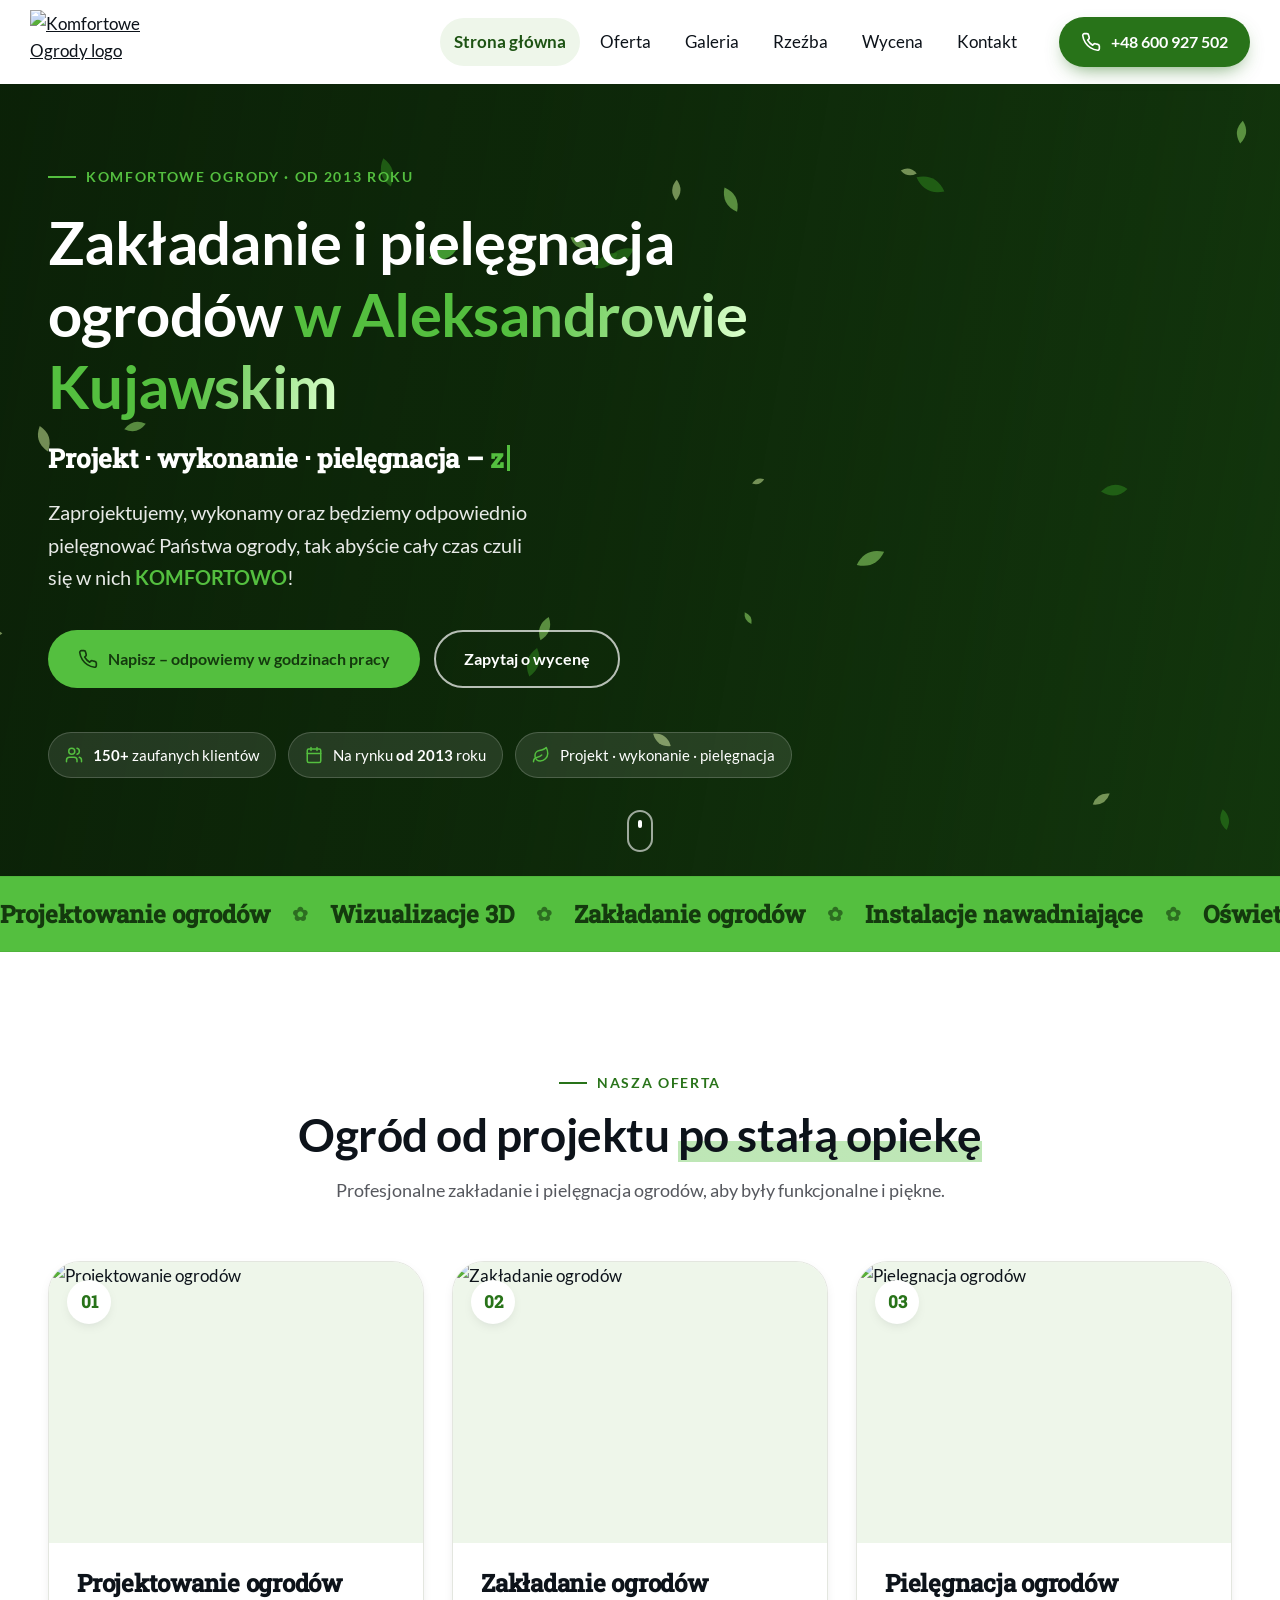
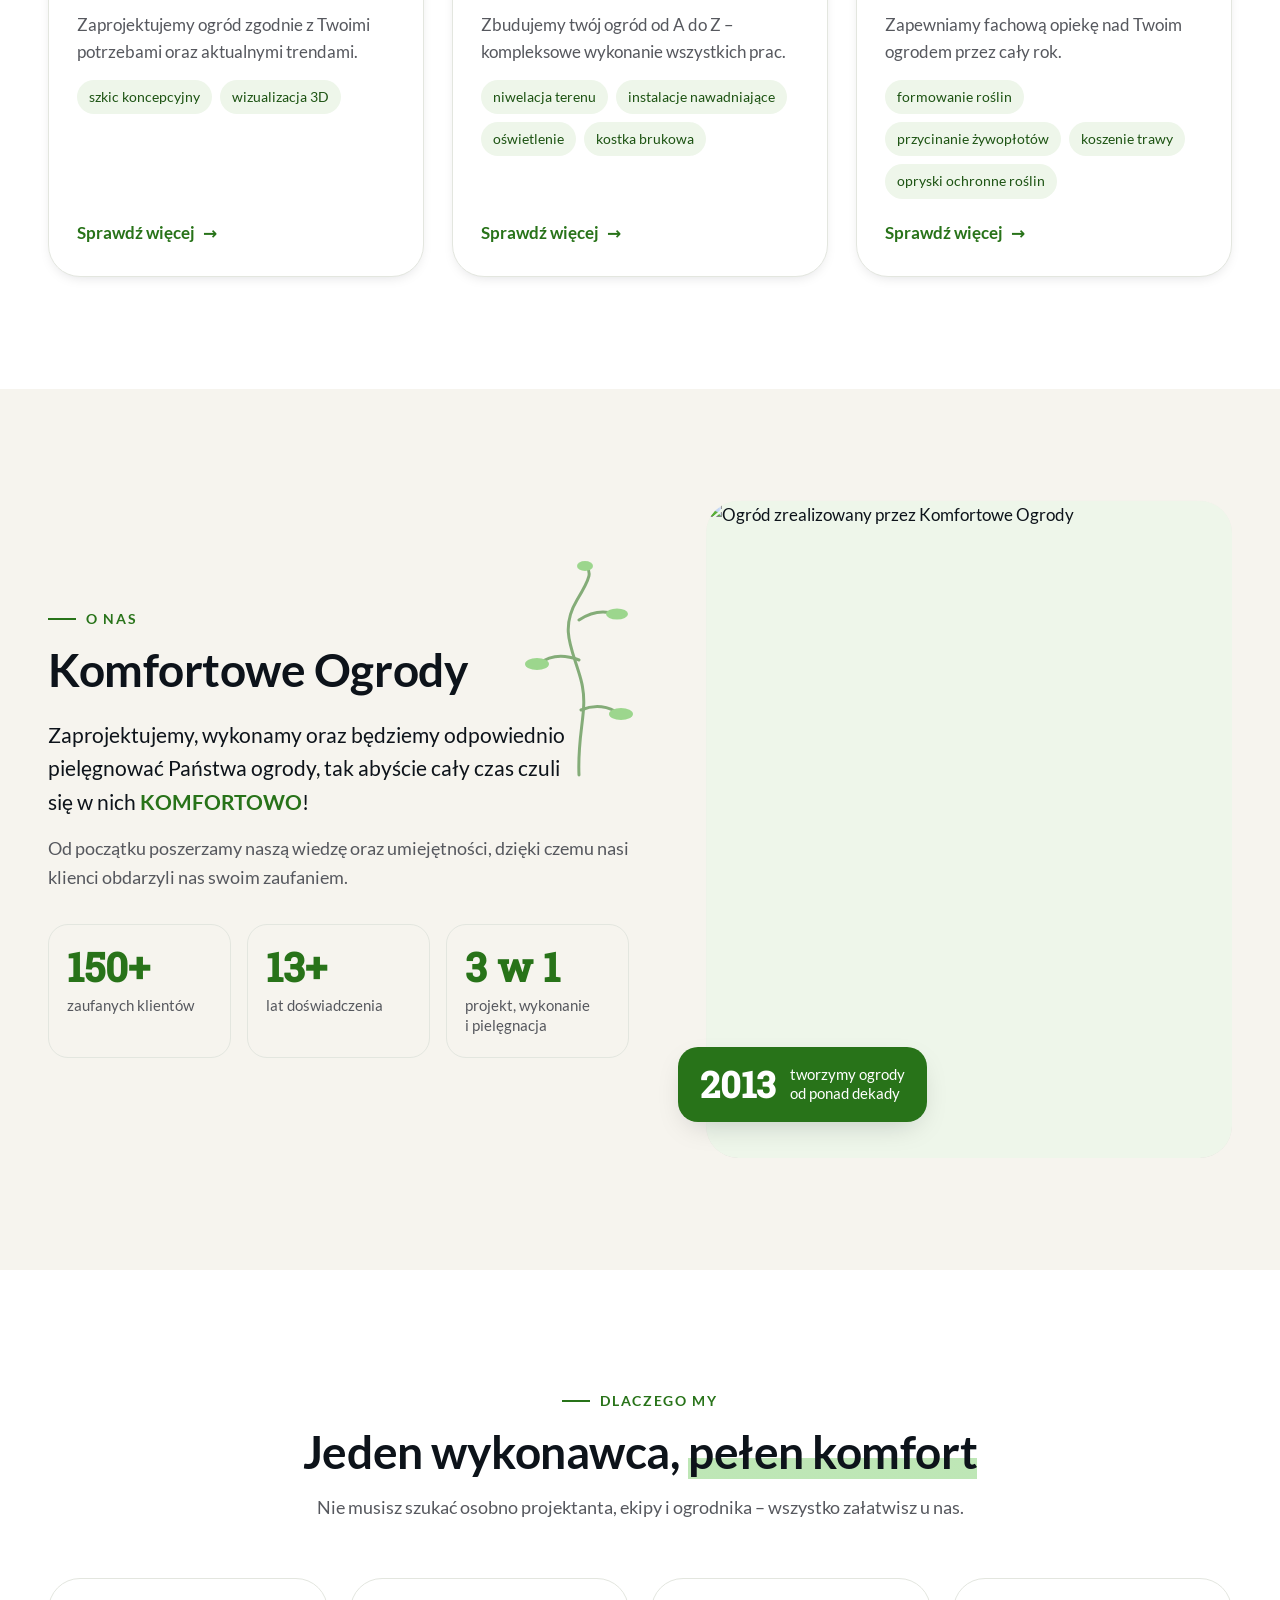
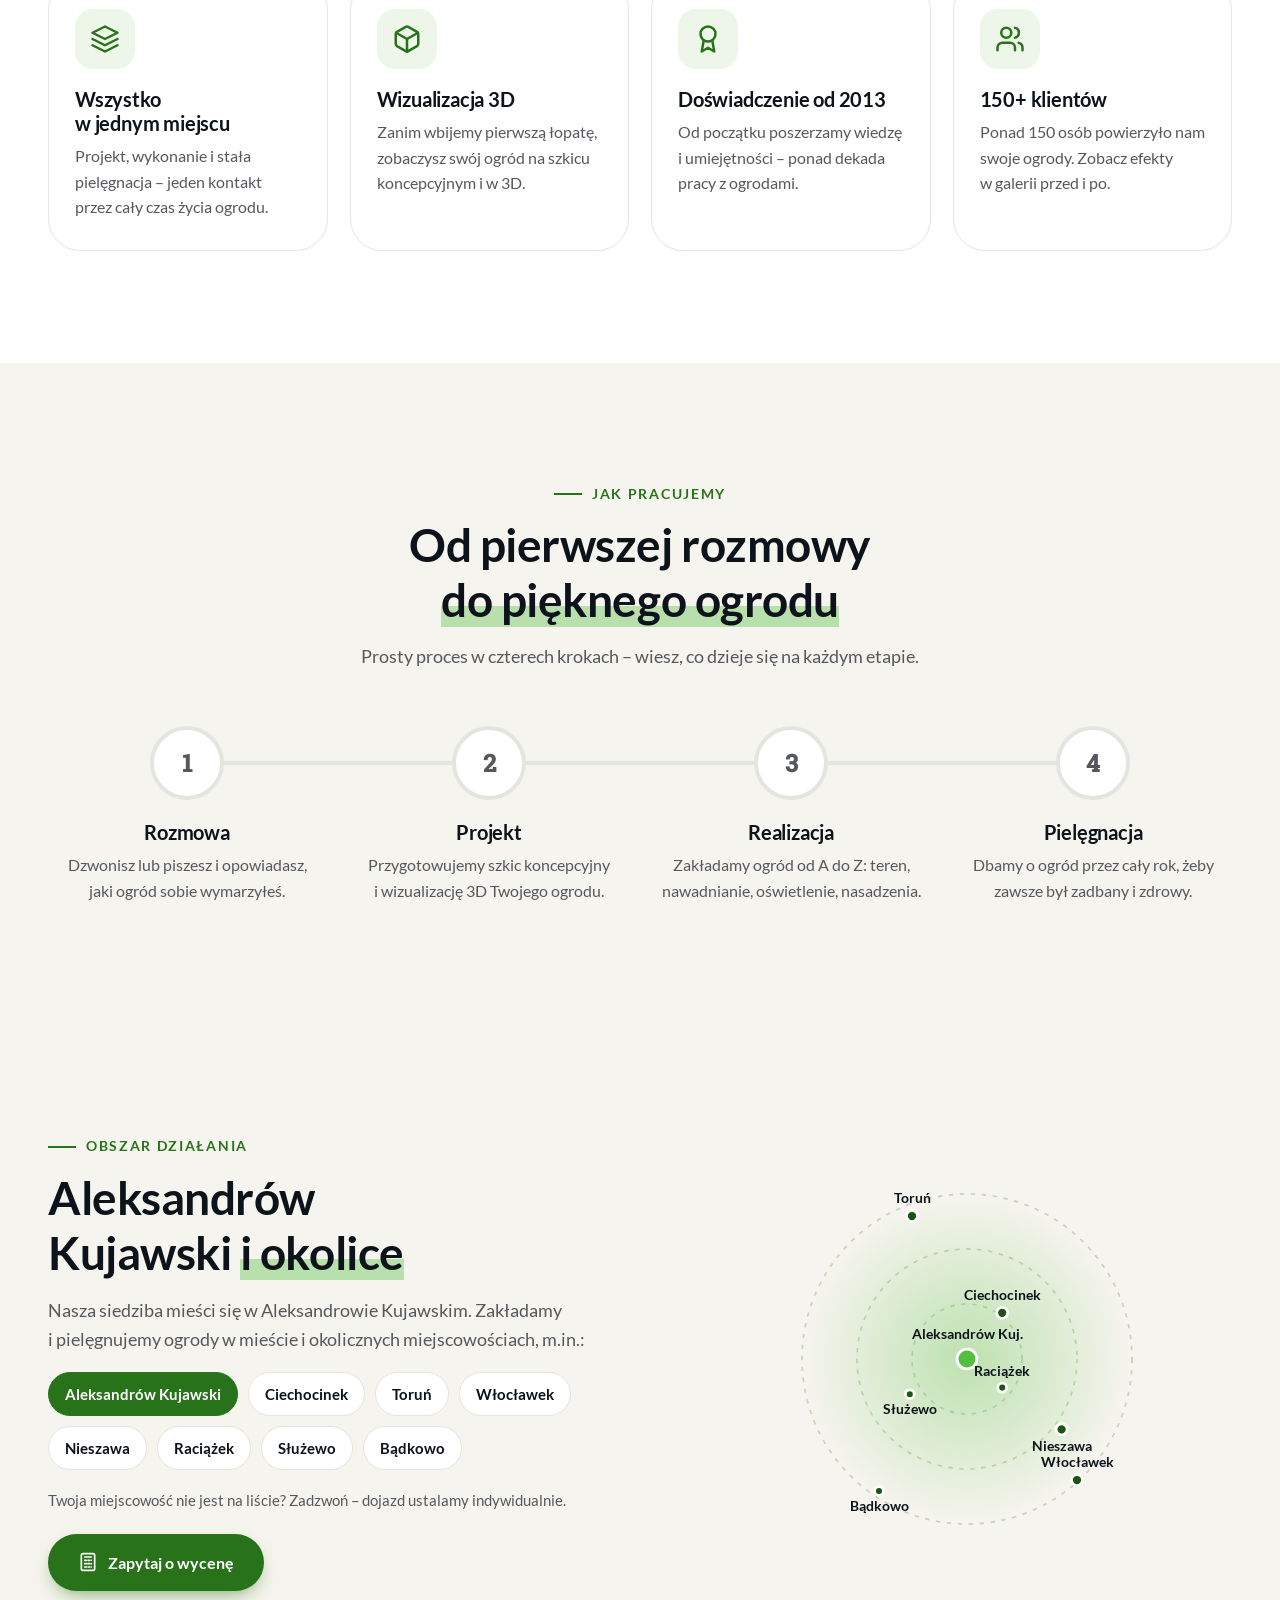
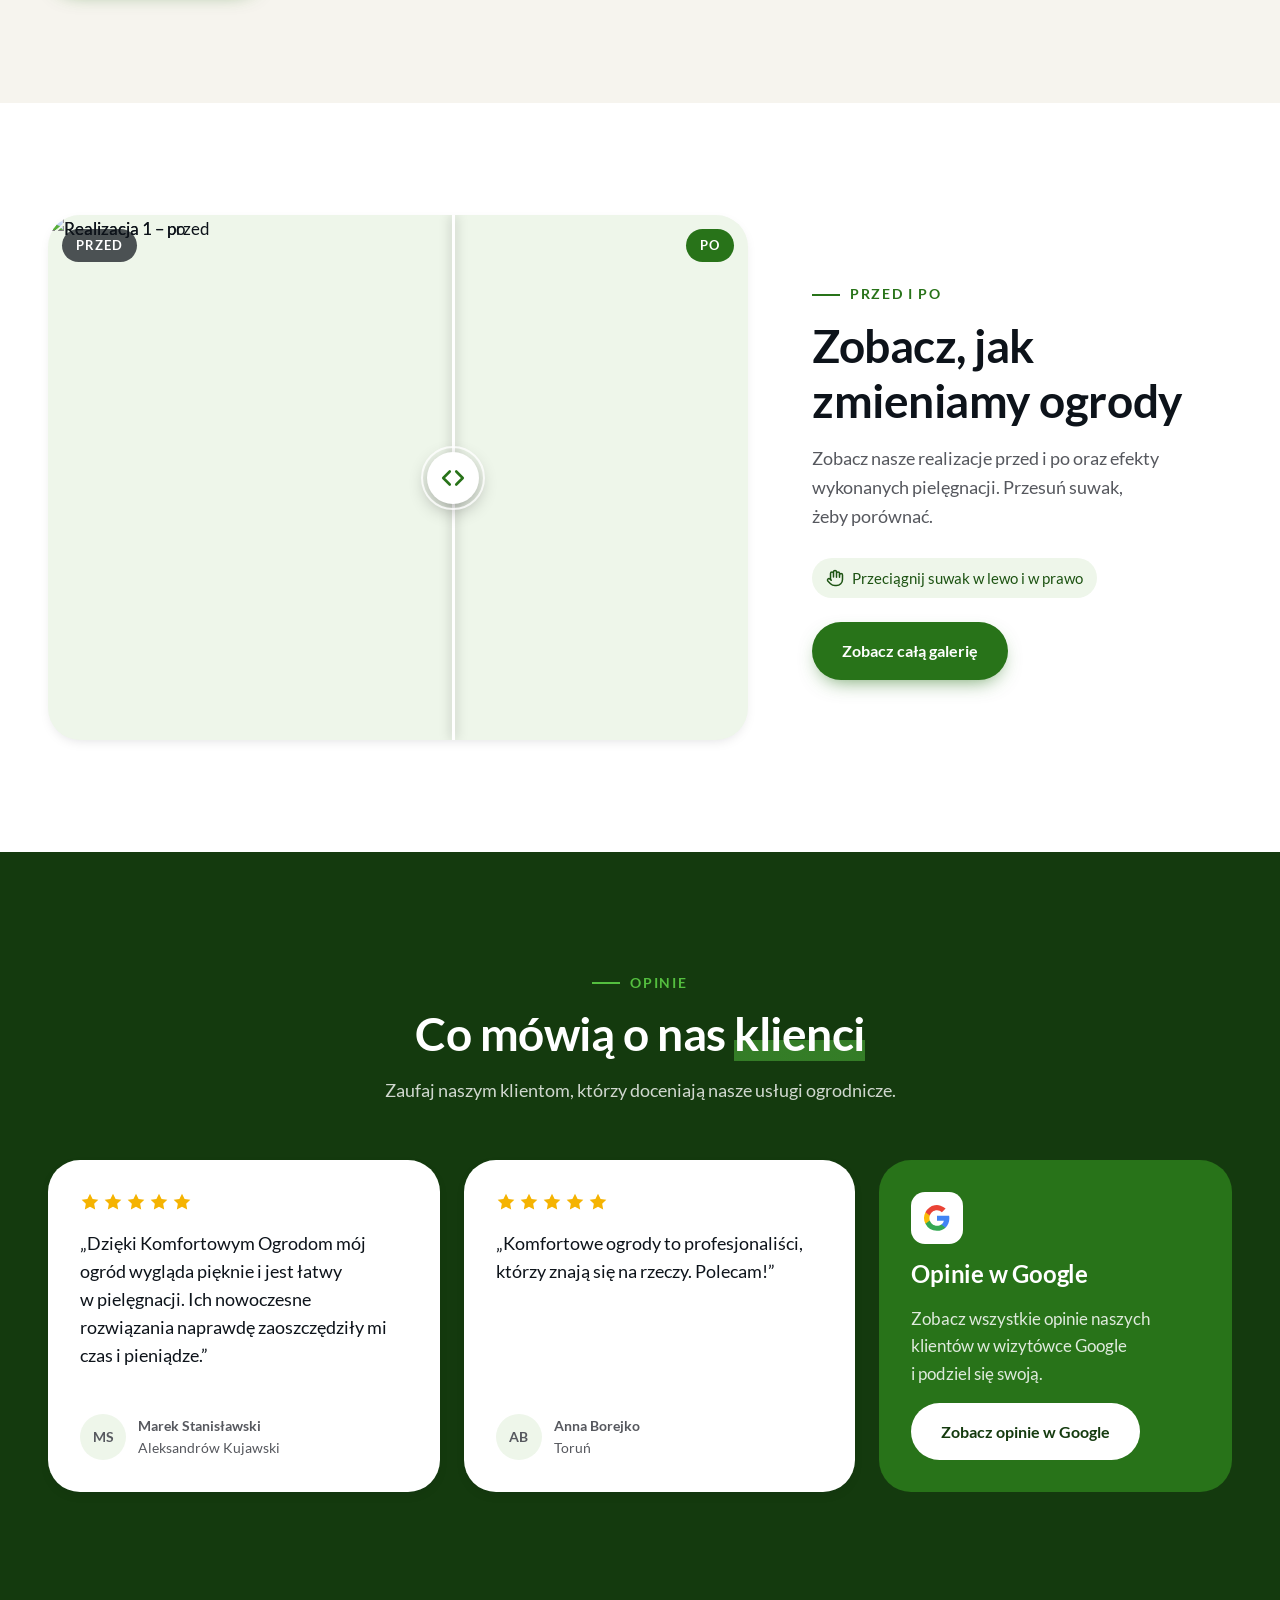
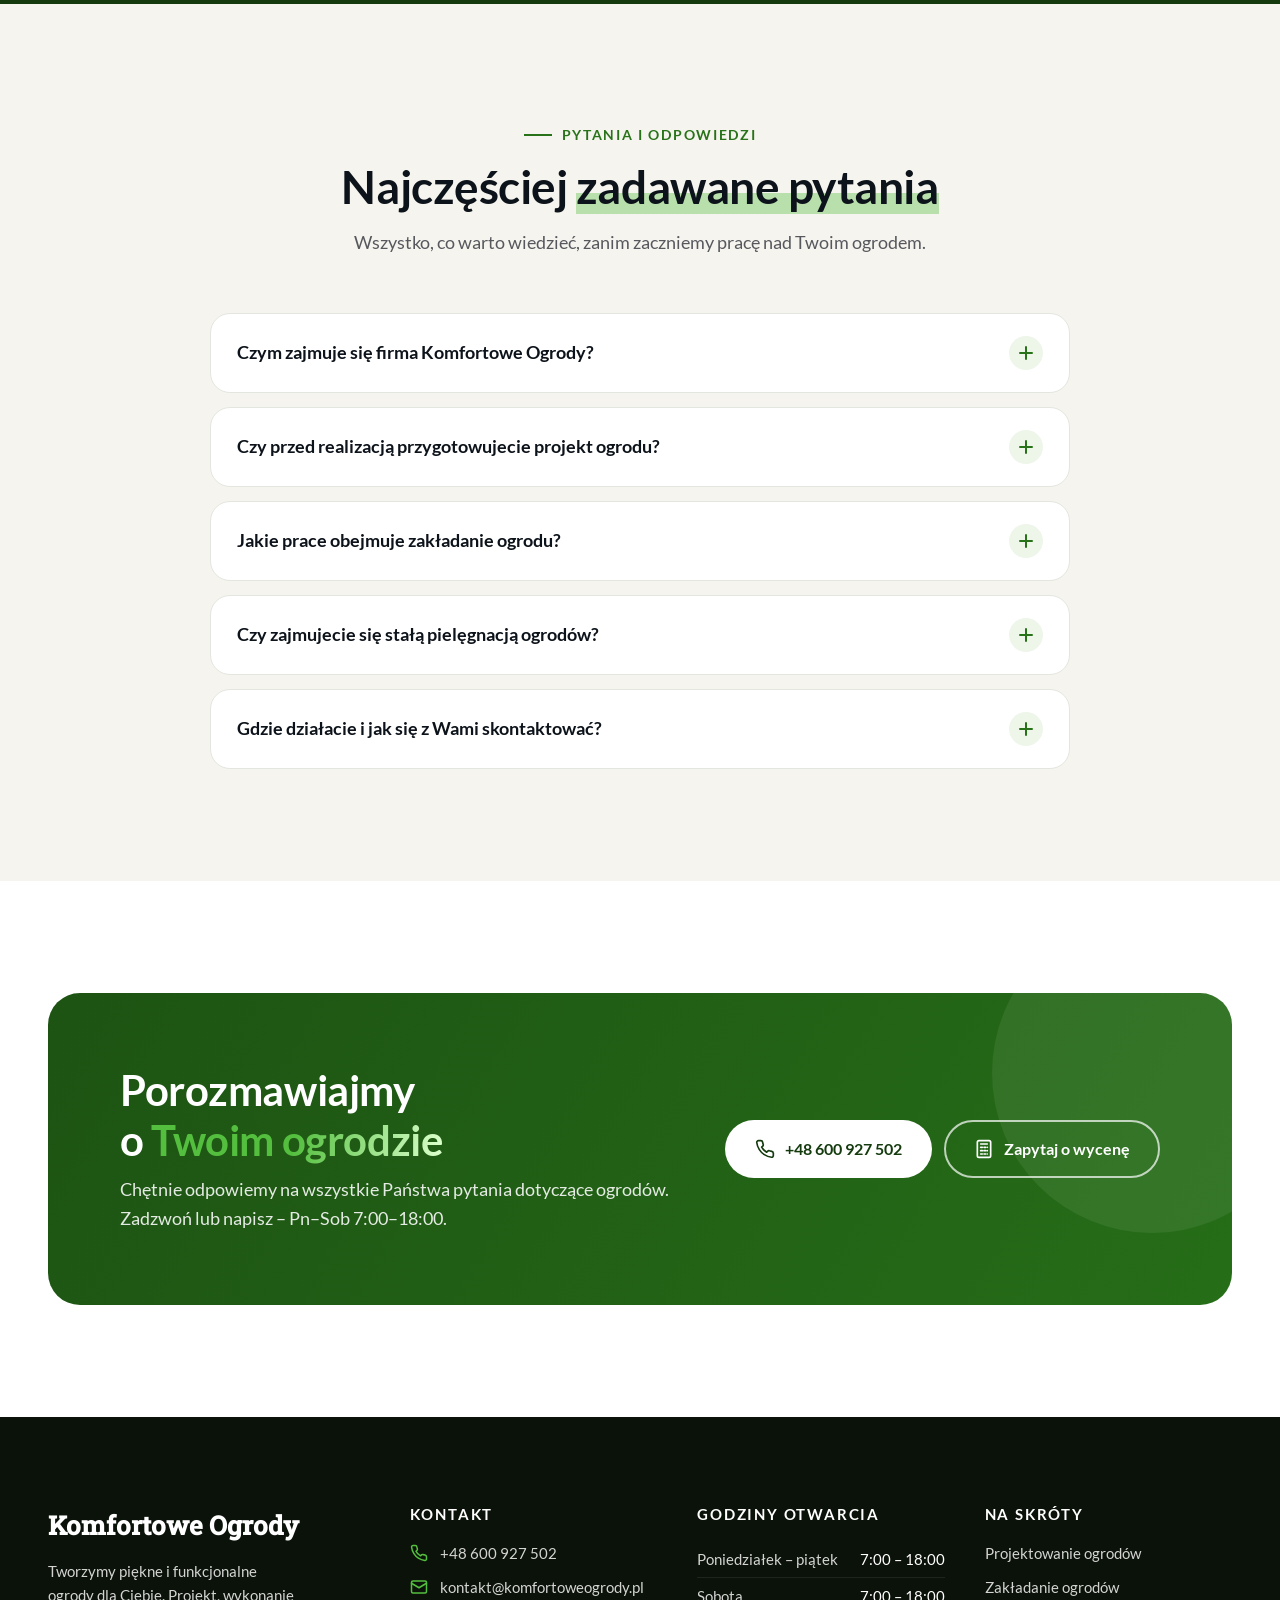
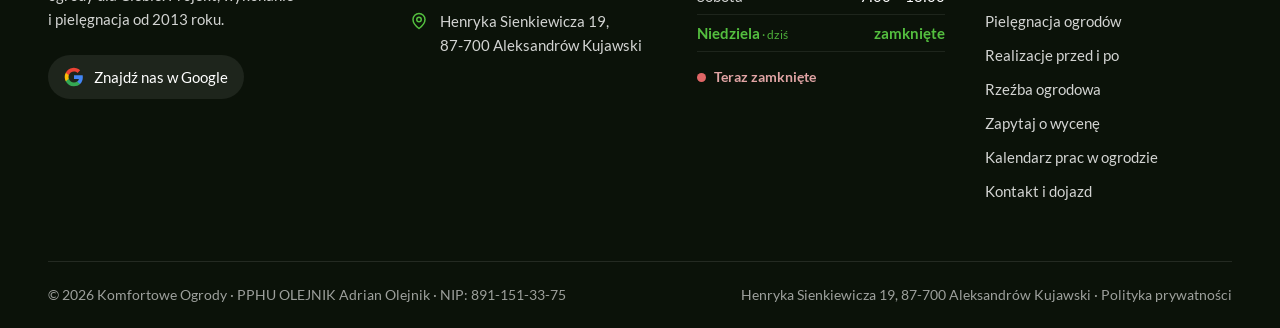
==== commit 9d8d0fa0: "Komfortowe Ogrody: konfigurator wyceny, kalendarz ogrodnika, obszar działania - /wycena/: zapytanie " ====
--- a/komfortoweogrody/index.html
+++ b/komfortoweogrody/index.html
@@ -62,10 +62,40 @@
     "telephone": "+48600927502"
   },
   "hasMap": "https://maps.google.com/?cid=8841425791970558141",
-  "areaServed": {
-    "@type": "City",
-    "name": "Aleksandrów Kujawski"
-  },
+  "areaServed": [
+    {
+      "@type": "City",
+      "name": "Aleksandrów Kujawski"
+    },
+    {
+      "@type": "City",
+      "name": "Ciechocinek"
+    },
+    {
+      "@type": "City",
+      "name": "Toruń"
+    },
+    {
+      "@type": "City",
+      "name": "Włocławek"
+    },
+    {
+      "@type": "City",
+      "name": "Nieszawa"
+    },
+    {
+      "@type": "City",
+      "name": "Raciążek"
+    },
+    {
+      "@type": "City",
+      "name": "Służewo"
+    },
+    {
+      "@type": "City",
+      "name": "Bądkowo"
+    }
+  ],
   "makesOffer": [
     {
       "@type": "Offer",
@@ -220,6 +250,7 @@
         <li><a href="oferta/">Oferta</a></li>
         <li><a href="galeria/">Galeria</a></li>
         <li><a href="rzezba/">Rzeźba</a></li>
+        <li><a href="wycena/">Wycena</a></li>
         <li><a href="kontakt/">Kontakt</a></li>
       </ul>
     </nav>
@@ -239,8 +270,8 @@
         <p class="hero__rotator">Projekt · wykonanie · pielęgnacja – <span data-rotate='["projektujemy.","zakładamy.","pielęgnujemy.","dbamy o komfort."]'>projektujemy.</span><span class="caret" aria-hidden="true"></span></p>
         <p class="hero__lead">Zaprojektujemy, wykonamy oraz będziemy odpowiednio pielęgnować Państwa ogrody, tak abyście cały czas czuli się w nich <strong>KOMFORTOWO</strong>!</p>
         <div class="hero__actions">
-          <a class="btn btn--lime" href="kontakt/">Skontaktuj się</a>
-          <a class="btn btn--ghost" href="galeria/">Zobacz realizacje przed i po</a>
+          <a class="btn btn--lime" href="tel:+48600927502" data-smart-cta data-open="Zadzwoń – jesteśmy dostępni" data-closed="Napisz – odpowiemy w godzinach pracy" data-closed-href="wycena/"><svg viewBox="0 0 24 24" fill="none" stroke="currentColor" stroke-width="2" stroke-linecap="round" stroke-linejoin="round" aria-hidden="true"><path d="M22 16.9v3a2 2 0 0 1-2.2 2 19.8 19.8 0 0 1-8.6-3.1 19.5 19.5 0 0 1-6-6A19.8 19.8 0 0 1 2.1 4.2 2 2 0 0 1 4.1 2h3a2 2 0 0 1 2 1.7c.1.9.4 1.8.7 2.7a2 2 0 0 1-.5 2.1L8 9.8a16 16 0 0 0 6 6l1.3-1.3a2 2 0 0 1 2.1-.4c.9.3 1.8.6 2.7.7a2 2 0 0 1 1.7 2z"/></svg><span>Zadzwoń – jesteśmy dostępni</span></a>
+          <a class="btn btn--ghost" href="wycena/">Zapytaj o wycenę</a>
         </div>
         <ul class="trust">
           <li><svg viewBox="0 0 24 24" fill="none" stroke="currentColor" stroke-width="2" stroke-linecap="round" stroke-linejoin="round" aria-hidden="true"><path d="M16 21v-2a4 4 0 0 0-4-4H6a4 4 0 0 0-4 4v2"/><circle cx="9" cy="7" r="4"/><path d="M22 21v-2a4 4 0 0 0-3-3.9M16 3.1a4 4 0 0 1 0 7.8"/></svg><span><b>150+</b> zaufanych klientów</span></li>
@@ -351,6 +382,35 @@
         <li class="step"><span class="step__dot">3</span><h3>Realizacja</h3><p>Zakładamy ogród od A do Z: teren, nawadnianie, oświetlenie, nasadzenia.</p></li>
         <li class="step"><span class="step__dot">4</span><h3>Pielęgnacja</h3><p>Dbamy o ogród przez cały rok, żeby zawsze był zadbany i zdrowy.</p></li>
       </ol>
+    </div>
+  </section>
+
+  <section class="section section--sand" id="obszar">
+    <div class="wrap area">
+      <div class="area__text reveal">
+        <span class="eyebrow eyebrow--dark">Obszar działania</span>
+        <h2>Aleksandrów Kujawski <span class="mark">i okolice</span></h2>
+        <p>Nasza siedziba mieści się w Aleksandrowie Kujawskim. Zakładamy i pielęgnujemy ogrody w mieście i okolicznych miejscowościach, m.in.:</p>
+        <ul class="area__list" data-stagger><li class="is-hq">Aleksandrów Kujawski</li><li>Ciechocinek</li><li>Toruń</li><li>Włocławek</li><li>Nieszawa</li><li>Raciążek</li><li>Służewo</li><li>Bądkowo</li></ul>
+        <p class="area__note">Twoja miejscowość nie jest na liście? Zadzwoń – dojazd ustalamy indywidualnie.</p>
+        <a class="btn btn--primary" href="wycena/"><svg viewBox="0 0 24 24" fill="none" stroke="currentColor" stroke-width="2" stroke-linecap="round" stroke-linejoin="round" aria-hidden="true"><rect x="4" y="2" width="16" height="20" rx="2"/><path d="M8 6h8M8 10h2M12 10h2M16 10h0M8 14h2M12 14h2M16 14h0M8 18h2M12 18h2M16 18h0"/></svg>Zapytaj o wycenę</a>
+      </div>
+      <div class="area__map reveal" aria-hidden="true">
+        <svg viewBox="0 0 400 400"><defs><radialGradient id="rg" cx="50%" cy="50%"><stop offset="0" stop-color="#54bf3f" stop-opacity=".35"/><stop offset="1" stop-color="#54bf3f" stop-opacity="0"/></radialGradient></defs>
+          <circle class="ring" cx="200" cy="200" r="150"/><circle class="ring" cx="200" cy="200" r="100"/><circle class="ring" cx="200" cy="200" r="50"/>
+          <circle cx="200" cy="200" r="150" fill="url(#rg)"/>
+          <g class="pins">
+            <g transform="translate(200 200)"><circle r="9" class="hq"/><text y="-18">Aleksandrów Kuj.</text></g>
+            <g transform="translate(232 158)"><circle r="5"/><text y="-12">Ciechocinek</text></g>
+            <g transform="translate(150 70)"><circle r="5"/><text y="-12">Toruń</text></g>
+            <g transform="translate(300 310)"><circle r="5"/><text y="-12">Włocławek</text></g>
+            <g transform="translate(286 264)"><circle r="5"/><text y="20">Nieszawa</text></g>
+            <g transform="translate(232 226)"><circle r="4"/><text y="-11">Raciążek</text></g>
+            <g transform="translate(148 232)"><circle r="4"/><text y="18">Służewo</text></g>
+            <g transform="translate(120 320)"><circle r="4"/><text y="18">Bądkowo</text></g>
+          </g>
+        </svg>
+      </div>
     </div>
   </section>
 
@@ -432,7 +492,7 @@
         </div>
         <div class="cta-band__actions">
           <a class="btn btn--white" href="tel:+48600927502"><svg viewBox="0 0 24 24" fill="none" stroke="currentColor" stroke-width="2" stroke-linecap="round" stroke-linejoin="round" aria-hidden="true"><path d="M22 16.9v3a2 2 0 0 1-2.2 2 19.8 19.8 0 0 1-8.6-3.1 19.5 19.5 0 0 1-6-6A19.8 19.8 0 0 1 2.1 4.2 2 2 0 0 1 4.1 2h3a2 2 0 0 1 2 1.7c.1.9.4 1.8.7 2.7a2 2 0 0 1-.5 2.1L8 9.8a16 16 0 0 0 6 6l1.3-1.3a2 2 0 0 1 2.1-.4c.9.3 1.8.6 2.7.7a2 2 0 0 1 1.7 2z"/></svg>+48 600 927 502</a>
-          <a class="btn btn--ghost" href="kontakt/">Napisz do nas</a>
+          <a class="btn btn--ghost" href="wycena/"><svg viewBox="0 0 24 24" fill="none" stroke="currentColor" stroke-width="2" stroke-linecap="round" stroke-linejoin="round" aria-hidden="true"><rect x="4" y="2" width="16" height="20" rx="2"/><path d="M8 6h8M8 10h2M12 10h2M16 10h0M8 14h2M12 14h2M16 14h0M8 18h2M12 18h2M16 18h0"/></svg>Zapytaj o wycenę</a>
         </div>
       </div>
     </div>
@@ -471,6 +531,8 @@
           <li><a href="oferta/#pielegnacja">Pielęgnacja ogrodów</a></li>
           <li><a href="galeria/">Realizacje przed i po</a></li>
           <li><a href="rzezba/">Rzeźba ogrodowa</a></li>
+          <li><a href="wycena/">Zapytaj o wycenę</a></li>
+          <li><a href="oferta/#kalendarz">Kalendarz prac w ogrodzie</a></li>
           <li><a href="kontakt/">Kontakt i dojazd</a></li>
         </ul>
       </div>
@@ -484,7 +546,7 @@
 <a class="fab" href="tel:+48600927502" aria-label="Zadzwoń: +48 600 927 502"><svg viewBox="0 0 24 24" fill="none" stroke="currentColor" stroke-width="2" stroke-linecap="round" stroke-linejoin="round" aria-hidden="true"><path d="M22 16.9v3a2 2 0 0 1-2.2 2 19.8 19.8 0 0 1-8.6-3.1 19.5 19.5 0 0 1-6-6A19.8 19.8 0 0 1 2.1 4.2 2 2 0 0 1 4.1 2h3a2 2 0 0 1 2 1.7c.1.9.4 1.8.7 2.7a2 2 0 0 1-.5 2.1L8 9.8a16 16 0 0 0 6 6l1.3-1.3a2 2 0 0 1 2.1-.4c.9.3 1.8.6 2.7.7a2 2 0 0 1 1.7 2z"/></svg><span class="fab__tip">Zadzwoń: +48 600 927 502</span></a>
 <nav class="action-bar" aria-label="Szybki kontakt">
   <a href="tel:+48600927502"><svg viewBox="0 0 24 24" fill="none" stroke="currentColor" stroke-width="2" stroke-linecap="round" stroke-linejoin="round" aria-hidden="true"><path d="M22 16.9v3a2 2 0 0 1-2.2 2 19.8 19.8 0 0 1-8.6-3.1 19.5 19.5 0 0 1-6-6A19.8 19.8 0 0 1 2.1 4.2 2 2 0 0 1 4.1 2h3a2 2 0 0 1 2 1.7c.1.9.4 1.8.7 2.7a2 2 0 0 1-.5 2.1L8 9.8a16 16 0 0 0 6 6l1.3-1.3a2 2 0 0 1 2.1-.4c.9.3 1.8.6 2.7.7a2 2 0 0 1 1.7 2z"/></svg>Zadzwoń</a>
-  <a href="mailto:kontakt@komfortoweogrody.pl"><svg viewBox="0 0 24 24" fill="none" stroke="currentColor" stroke-width="2" stroke-linecap="round" stroke-linejoin="round" aria-hidden="true"><rect x="2" y="4" width="20" height="16" rx="2"/><path d="m22 7-10 6L2 7"/></svg>Napisz</a>
+  <a href="wycena/"><svg viewBox="0 0 24 24" fill="none" stroke="currentColor" stroke-width="2" stroke-linecap="round" stroke-linejoin="round" aria-hidden="true"><rect x="4" y="2" width="16" height="20" rx="2"/><path d="M8 6h8M8 10h2M12 10h2M16 10h0M8 14h2M12 14h2M16 14h0M8 18h2M12 18h2M16 18h0"/></svg>Wycena</a>
   <a href="https://maps.google.com/?cid=8841425791970558141" target="_blank" rel="noopener"><svg viewBox="0 0 24 24" fill="none" stroke="currentColor" stroke-width="2" stroke-linecap="round" stroke-linejoin="round" aria-hidden="true"><path d="M20 10c0 6-8 12-8 12s-8-6-8-12a8 8 0 0 1 16 0z"/><circle cx="12" cy="10" r="3"/></svg>Dojazd</a>
 </nav>
 </body>
--- a/komfortoweogrody/assets/style.css
+++ b/komfortoweogrody/assets/style.css
@@ -682,3 +682,108 @@
 }
 .map .map__link{position:absolute;left:16px;bottom:16px}
 .contact-card b{overflow-wrap:normal;word-break:normal}
+
+/* =====================================================================
+   Dodatki: wycena, kalendarz, obszar działania
+   ===================================================================== */
+/* --- konfigurator wyceny --- */
+.quote{display:grid;grid-template-columns:1.25fr .75fr;gap:32px;align-items:start}
+.wizard{background:var(--sand);border:1px solid var(--line);border-radius:var(--radius-lg);padding:clamp(24px,3.5vw,44px)}
+.wizard__steps{display:grid;grid-template-columns:repeat(4,1fr);gap:8px;list-style:none;margin-bottom:12px}
+.wizard__steps li{display:flex;align-items:center;gap:10px;font-size:14px;font-weight:700;color:var(--muted)}
+.wizard__steps li span{display:grid;place-items:center;width:30px;height:30px;border-radius:50%;background:#fff;border:2px solid var(--line);transition:background-color .3s,border-color .3s,color .3s}
+.wizard__steps li.is-active{color:var(--green-800)}
+.wizard__steps li.is-active span{background:var(--green);border-color:var(--green);color:#fff}
+.wizard__steps li.is-done span{background:var(--lime);border-color:var(--lime);color:var(--green-900)}
+.wizard__bar{height:6px;border-radius:6px;background:#e4e8df;margin-bottom:30px;overflow:hidden}
+.wizard__bar span{display:block;height:100%;width:25%;border-radius:6px;background:linear-gradient(90deg,var(--green),var(--lime));transition:width .5s var(--ease)}
+.wizard__step{display:none;border:0;padding:0;min-width:0;animation:fadeUp .5s var(--ease)}
+.wizard__step.is-active{display:block}
+.wizard legend{font-size:clamp(22px,2.4vw,28px);font-weight:700;margin-bottom:6px;padding:0}
+.wizard__hint,.wizard__label{color:var(--muted);margin-bottom:18px}
+.wizard__label{margin:22px 0 10px;font-weight:700;color:var(--ink)}
+.picks{display:grid;grid-template-columns:1fr 1fr;gap:14px}
+.pick input{position:absolute;opacity:0;width:0;height:0}
+.pick__box{display:grid;grid-template-columns:auto 1fr;grid-template-rows:auto auto;column-gap:14px;align-items:center;padding:18px;border-radius:var(--radius);background:#fff;border:2px solid var(--line);cursor:pointer;transition:border-color .25s,box-shadow .25s,transform .25s var(--ease)}
+.pick__box .ico{grid-row:span 2;display:grid;place-items:center;width:46px;height:46px;border-radius:14px;background:var(--green-50);color:var(--green)}
+.pick__box .ico svg{width:24px;height:24px}
+.pick__box b{font-size:17px}
+.pick__box small{color:var(--muted);font-size:14px;line-height:1.35}
+.pick:hover .pick__box{transform:translateY(-2px);box-shadow:var(--shadow-sm)}
+.pick input:checked+.pick__box{border-color:var(--green);box-shadow:0 0 0 4px rgba(84,191,63,.2)}
+.pick input:checked+.pick__box .ico{background:var(--green);color:#fff}
+.pick input:focus-visible+.pick__box{outline:3px solid var(--lime);outline-offset:2px}
+.pills{display:flex;flex-wrap:wrap;gap:10px;margin-bottom:20px}
+.pill input{position:absolute;opacity:0;width:0;height:0}
+.pill span{display:inline-block;padding:11px 18px;border-radius:999px;background:#fff;border:2px solid var(--line);cursor:pointer;font-weight:700;transition:border-color .2s,background-color .2s,color .2s}
+.pill input:checked+span{background:var(--green);border-color:var(--green);color:#fff}
+.pill input:focus-visible+span{outline:3px solid var(--lime);outline-offset:2px}
+.range{margin-bottom:8px}
+.range label{display:flex;justify-content:space-between;font-weight:700;margin-bottom:10px}
+.range output{color:var(--green);font-family:'Roboto Slab',serif;font-size:22px}
+.range input[type=range]{width:100%;height:8px;border-radius:8px;background:linear-gradient(90deg,var(--green) var(--p,9%),#e4e8df var(--p,9%));-webkit-appearance:none;appearance:none;cursor:pointer}
+.range input[type=range]::-webkit-slider-thumb{-webkit-appearance:none;width:28px;height:28px;border-radius:50%;background:#fff;border:4px solid var(--green);box-shadow:var(--shadow-sm);transition:transform .2s}
+.range input[type=range]::-moz-range-thumb{width:20px;height:20px;border-radius:50%;background:#fff;border:4px solid var(--green)}
+.range input[type=range]:active::-webkit-slider-thumb{transform:scale(1.15)}
+.range__scale{display:flex;justify-content:space-between;font-size:13px;color:var(--muted);margin:8px 0 22px}
+.wizard__nav{display:flex;flex-wrap:wrap;gap:12px;align-items:center;margin-top:28px;padding-top:24px;border-top:1px solid var(--line)}
+.wizard__nav .form__note{flex-basis:100%;margin-top:0}
+.quote__side{display:grid;gap:20px;position:sticky;top:calc(var(--header-h) + 20px)}
+.summary,.prep{background:#fff;border:1px solid var(--line);border-radius:var(--radius-lg);padding:26px}
+.summary h2,.prep h2{font-size:20px;margin-bottom:14px}
+.summary__list div{display:grid;grid-template-columns:110px 1fr;gap:10px;padding:9px 0;border-bottom:1px dashed var(--line);font-size:15px}
+.summary__list dt{color:var(--muted)}
+.summary__list dd{font-weight:700;transition:color .3s}
+.summary__list dd.flash{color:var(--green)}
+.summary .copy{margin-top:16px}
+.summary__alt{margin-top:16px;font-size:14px;color:var(--muted)}
+.summary__alt a{color:var(--green-800);font-weight:700}
+.prep p{color:var(--muted);margin-bottom:12px}
+.prep .checklist{gap:8px;margin:0}
+.prep .checklist li{font-size:15px}
+
+/* --- kalendarz ogrodnika --- */
+.cal{max-width:920px;margin:0 auto;background:#fff;border:1px solid var(--line);border-radius:var(--radius-lg);box-shadow:var(--shadow-sm);overflow:hidden}
+.cal__tabs{display:grid;grid-template-columns:repeat(12,1fr);background:var(--sand);border-bottom:1px solid var(--line)}
+.cal__tab{position:relative;padding:14px 4px;border:0;background:none;cursor:pointer;font-weight:700;font-size:14px;color:var(--muted);transition:color .2s,background-color .2s}
+.cal__tab:hover{background:var(--green-50);color:var(--green-800)}
+.cal__tab[aria-selected="true"]{color:#fff;background:var(--green)}
+.cal__tab.is-now::after{content:"";position:absolute;left:50%;bottom:6px;width:6px;height:6px;margin-left:-3px;border-radius:50%;background:var(--lime)}
+.cal__body{padding:clamp(22px,3vw,34px);min-height:170px}
+.cal__panel{animation:fadeUp .4s var(--ease)}
+.cal__panel h3{font-family:'Roboto Slab',serif;font-size:26px;margin-bottom:10px}
+.cal__panel p{color:var(--muted);margin-bottom:16px;font-size:17px}
+.cal__cta{display:flex;flex-wrap:wrap;align-items:center;gap:16px;padding:16px clamp(22px,3vw,34px);border-top:1px solid var(--line);background:var(--sand)}
+.cal__cta .open-status.is-open{color:var(--green)}
+.cal__cta .open-status.is-closed{color:#b3261e}
+
+/* --- obszar działania --- */
+.area{display:grid;grid-template-columns:1fr .9fr;gap:clamp(32px,5vw,72px);align-items:center}
+.area__text h2{font-size:clamp(30px,3.8vw,46px);margin:12px 0 16px}
+.area__text>p{color:var(--muted);font-size:18px;margin-bottom:18px}
+.area__list{display:flex;flex-wrap:wrap;gap:10px;margin-bottom:18px}
+.area__list li{padding:9px 16px;border-radius:999px;background:#fff;border:1px solid var(--line);font-weight:700;font-size:15px}
+.area__list li.is-hq{background:var(--green);border-color:var(--green);color:#fff}
+.area__note{font-size:15px!important;margin-bottom:22px!important}
+.area__map svg{width:100%;height:auto;max-width:440px;margin:0 auto;display:block}
+.area__map .ring{fill:none;stroke:var(--green);stroke-opacity:.25;stroke-width:1.5;stroke-dasharray:4 6}
+.area__map .pins circle{fill:var(--green-800);stroke:#fff;stroke-width:2.5}
+.area__map .pins circle.hq{fill:var(--lime);animation:pulseDot 2.2s ease-out infinite}
+.area__map .pins text{font-family:'Lato',sans-serif;font-size:13px;font-weight:700;fill:var(--ink);text-anchor:middle}
+.area__map.in .pins g:nth-child(2) circle,.area__map.in .pins g:nth-child(2) text{transition-delay:0.15s}.area__map.in .pins g:nth-child(3) circle,.area__map.in .pins g:nth-child(3) text{transition-delay:0.30s}.area__map.in .pins g:nth-child(4) circle,.area__map.in .pins g:nth-child(4) text{transition-delay:0.45s}.area__map.in .pins g:nth-child(5) circle,.area__map.in .pins g:nth-child(5) text{transition-delay:0.60s}.area__map.in .pins g:nth-child(6) circle,.area__map.in .pins g:nth-child(6) text{transition-delay:0.75s}.area__map.in .pins g:nth-child(7) circle,.area__map.in .pins g:nth-child(7) text{transition-delay:0.90s}.area__map.in .pins g:nth-child(8) circle,.area__map.in .pins g:nth-child(8) text{transition-delay:1.05s}
+@keyframes pulseDot{0%{stroke-width:2.5}50%{stroke-width:9;stroke-opacity:.5}100%{stroke-width:2.5}}
+
+@media (max-width:1080px){.picks{grid-template-columns:1fr}}
+@media (max-width:880px){
+  .quote,.area{grid-template-columns:1fr}
+  .quote__side{position:static}
+  .wizard__steps li{font-size:0;gap:0;justify-content:center}
+  .wizard__steps li span{font-size:14px}
+  .cal__tabs{grid-template-columns:repeat(6,1fr)}
+  .cal__tab{padding:12px 2px;font-size:13px}
+  .area__map{order:-1}
+}
+@media (prefers-reduced-motion:reduce){.area__map .pins g circle,.area__map .pins g text{opacity:1}.area__map .pins circle.hq{animation:none}}
+.wizard__nav [hidden]{display:none!important}
+.area__map .pins g circle,.area__map .pins g text{opacity:0;transition:opacity .5s var(--ease)}
+.area__map.in .pins g circle,.area__map.in .pins g text{opacity:1}
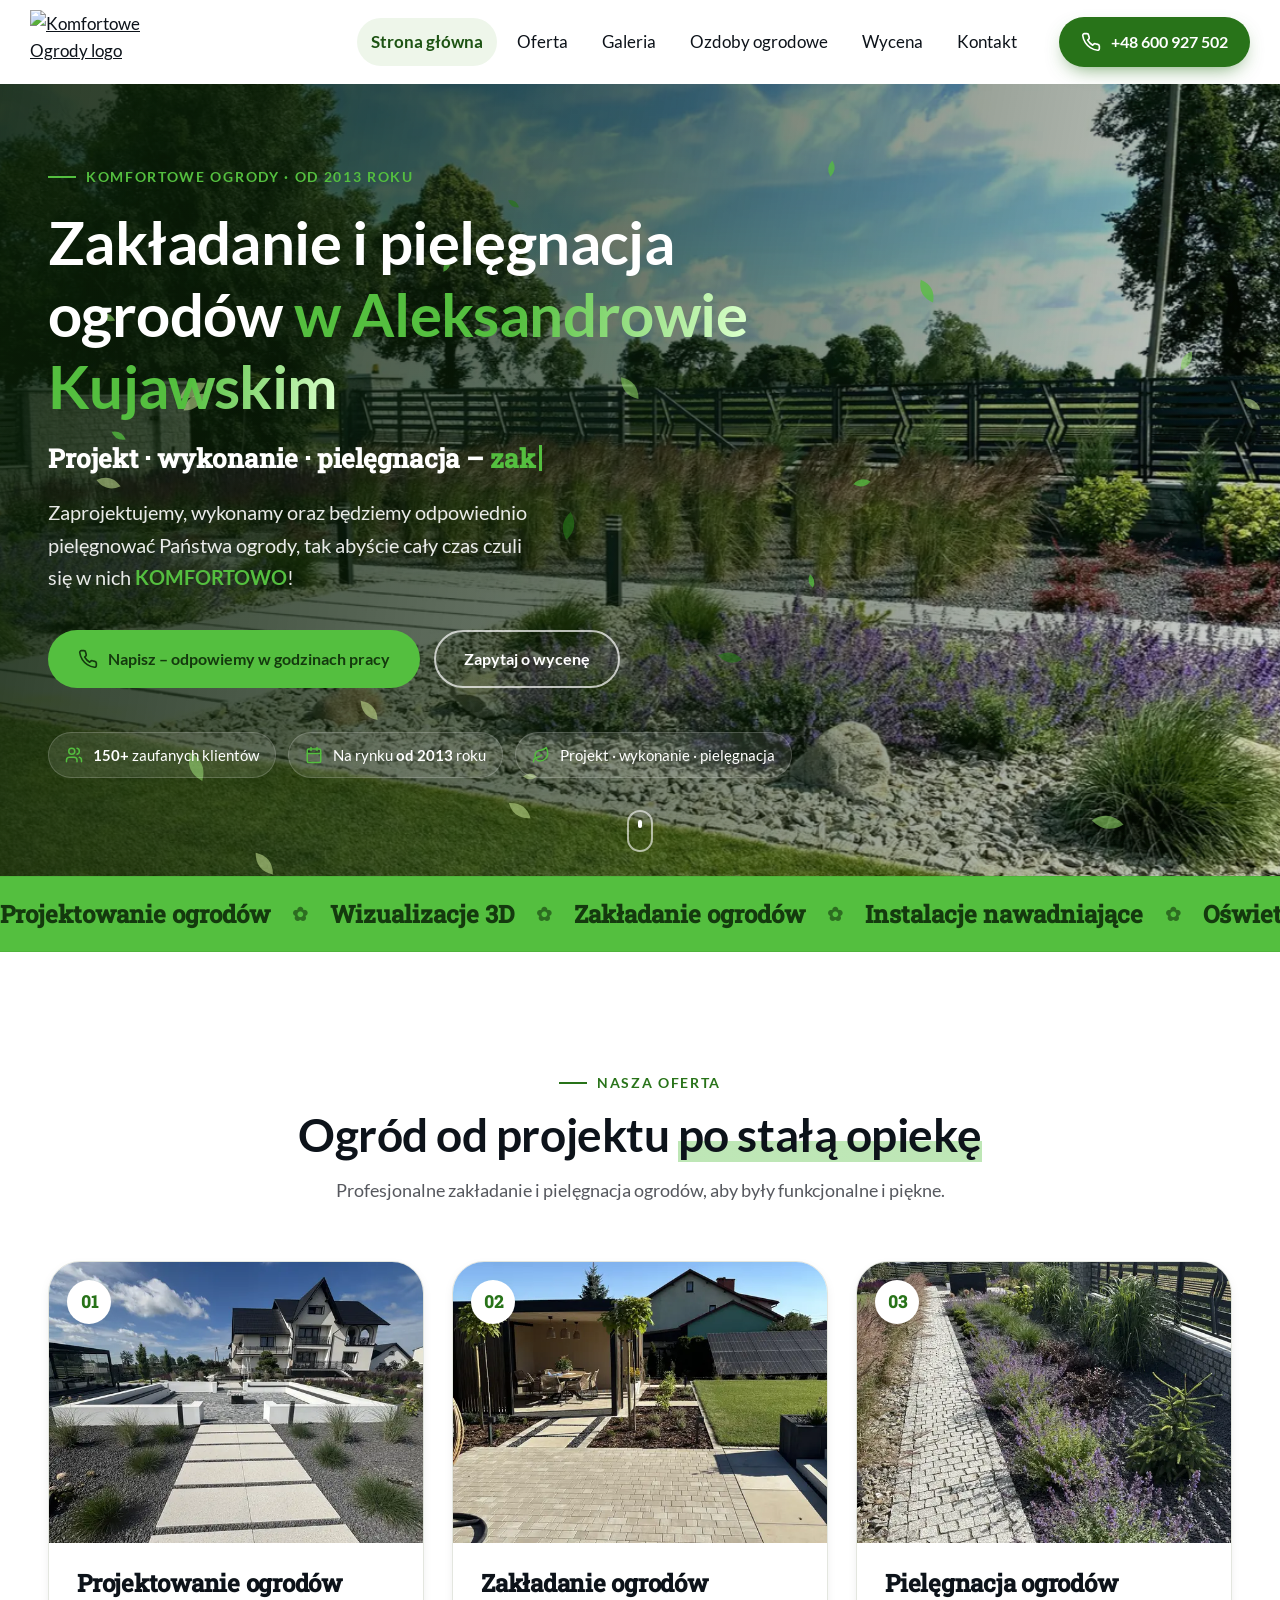
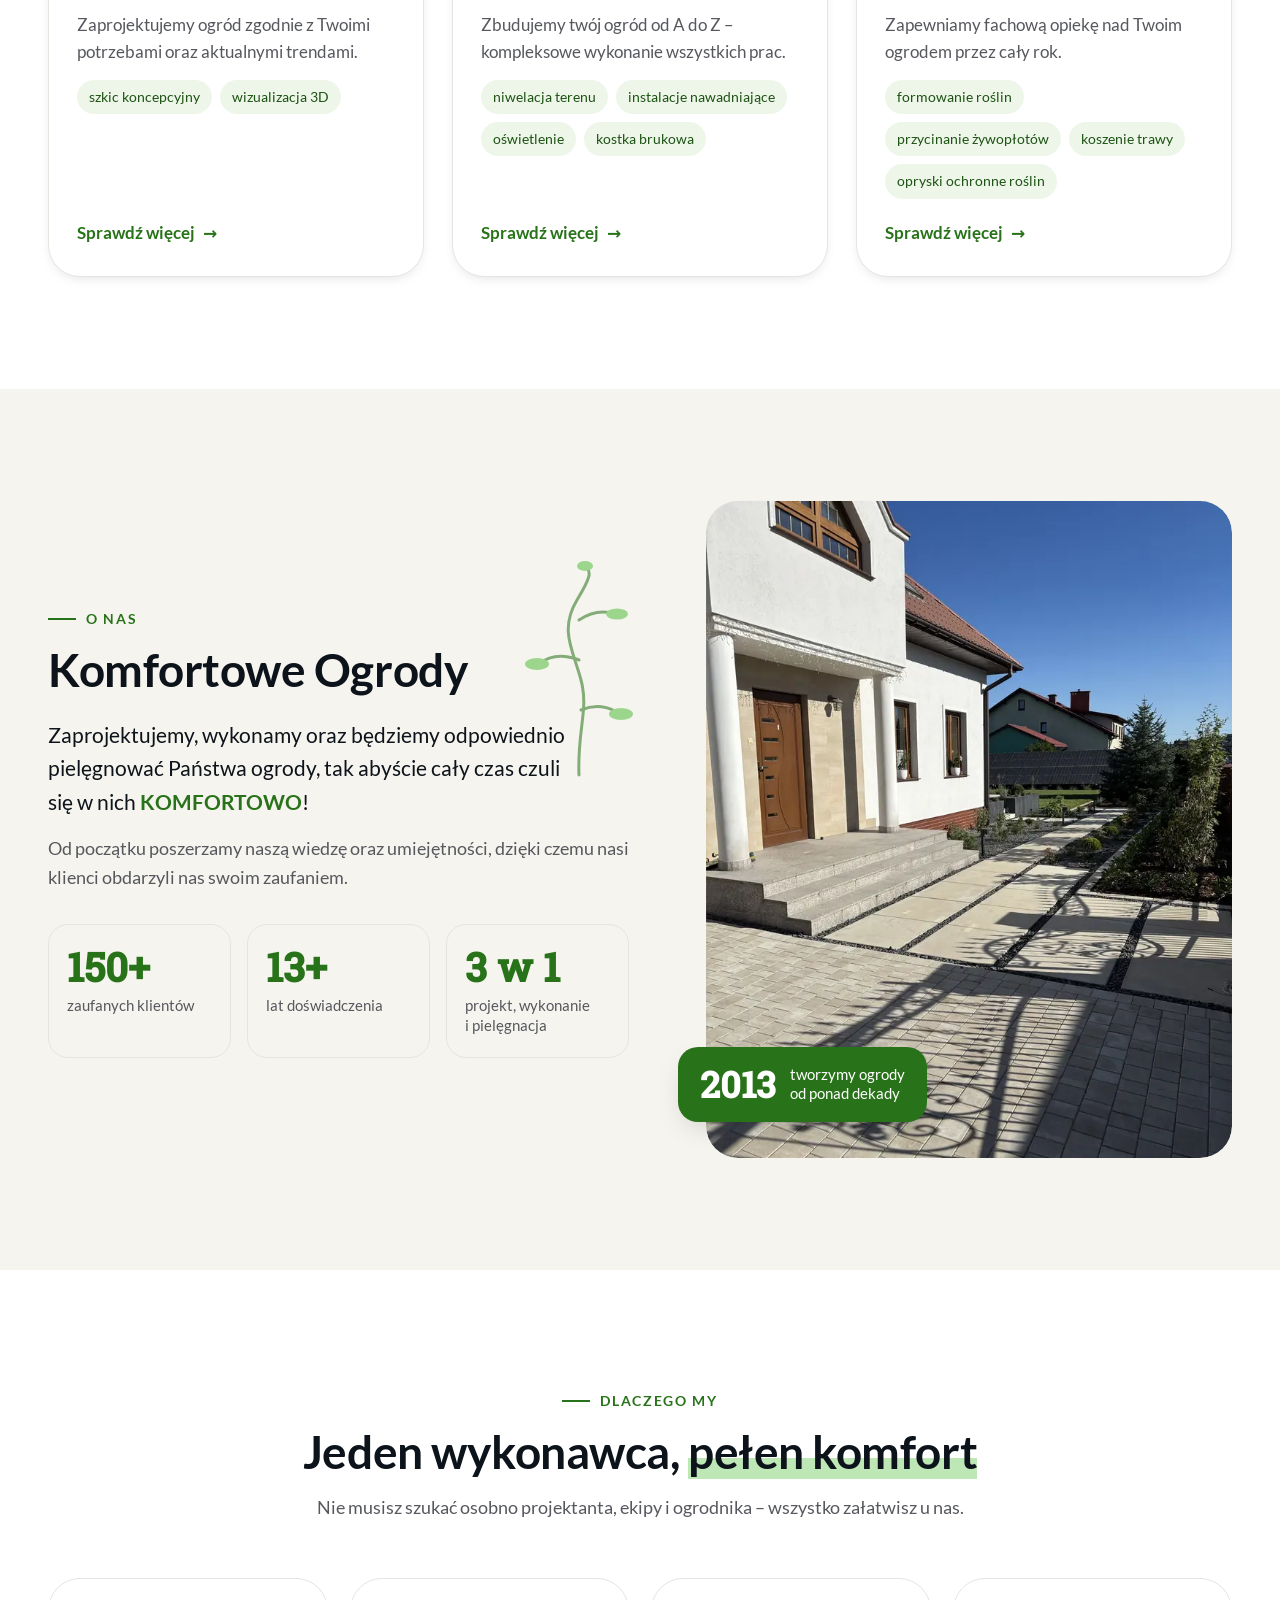
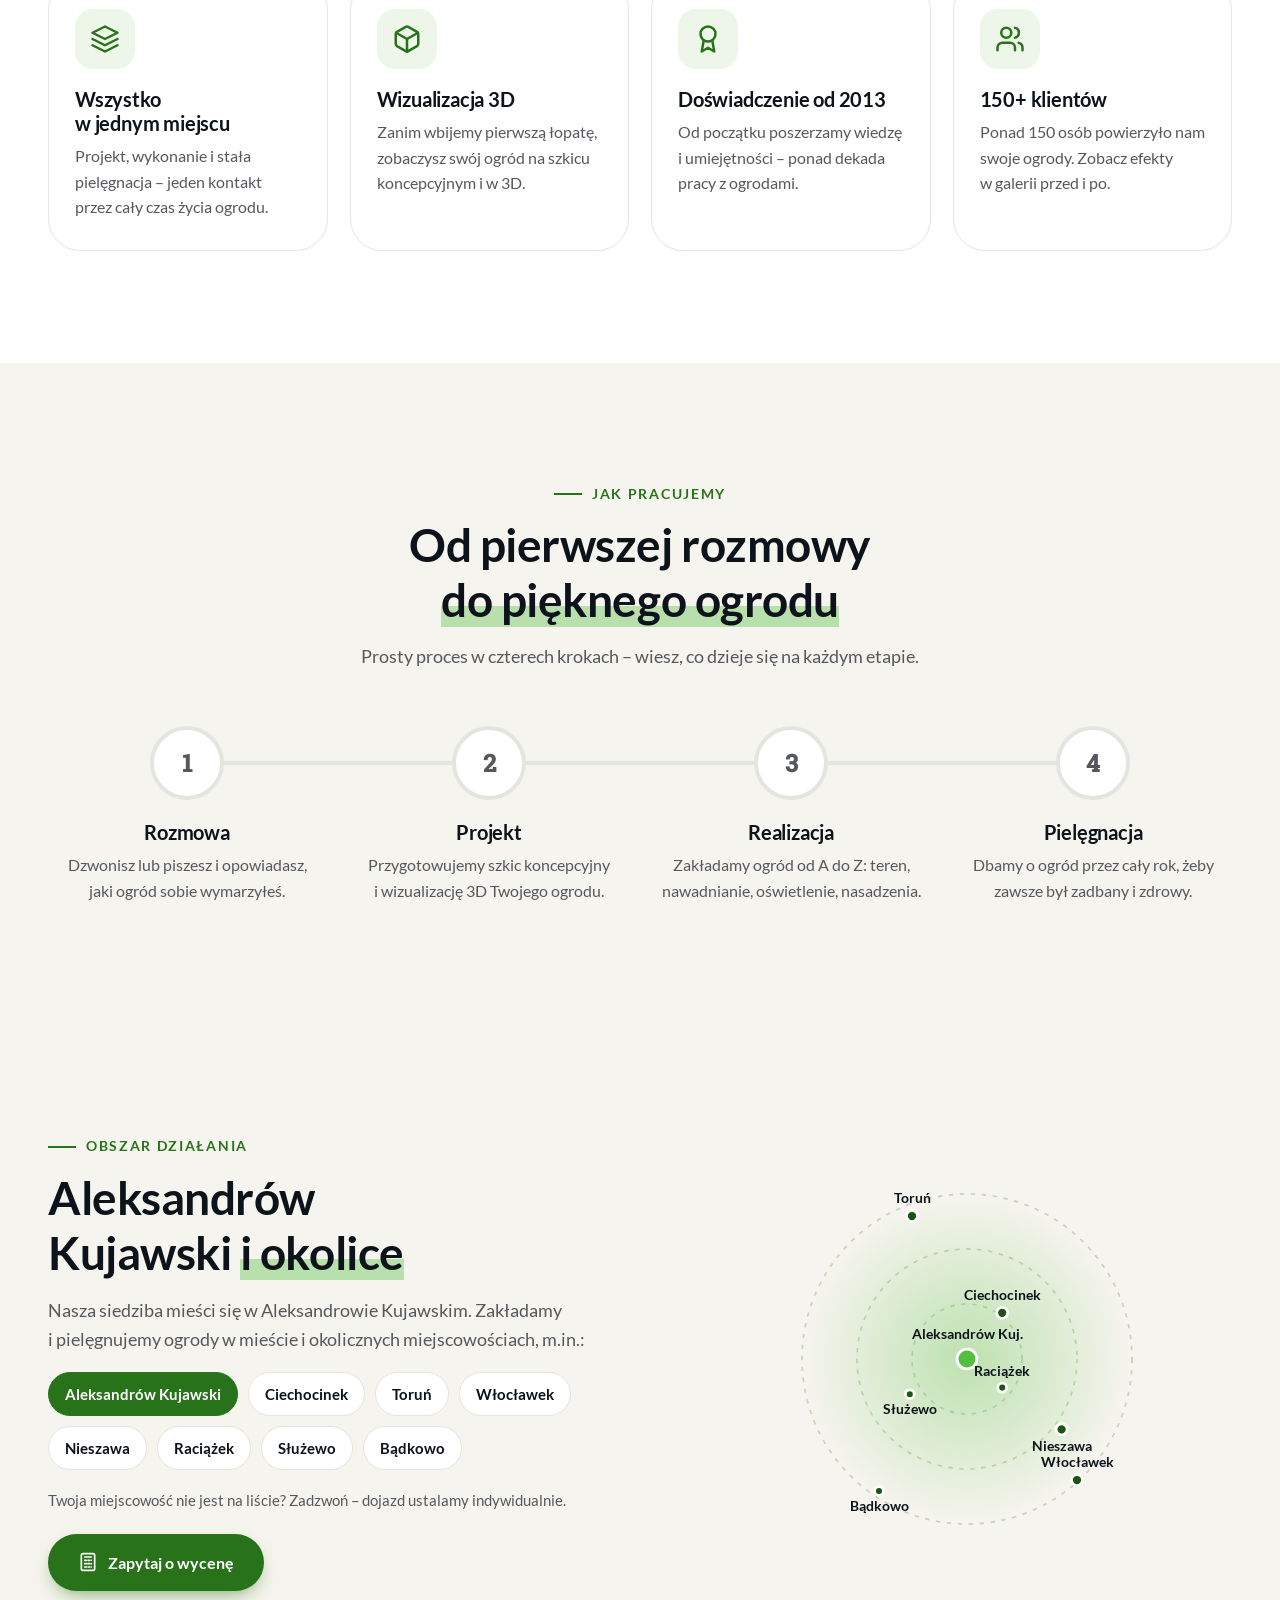
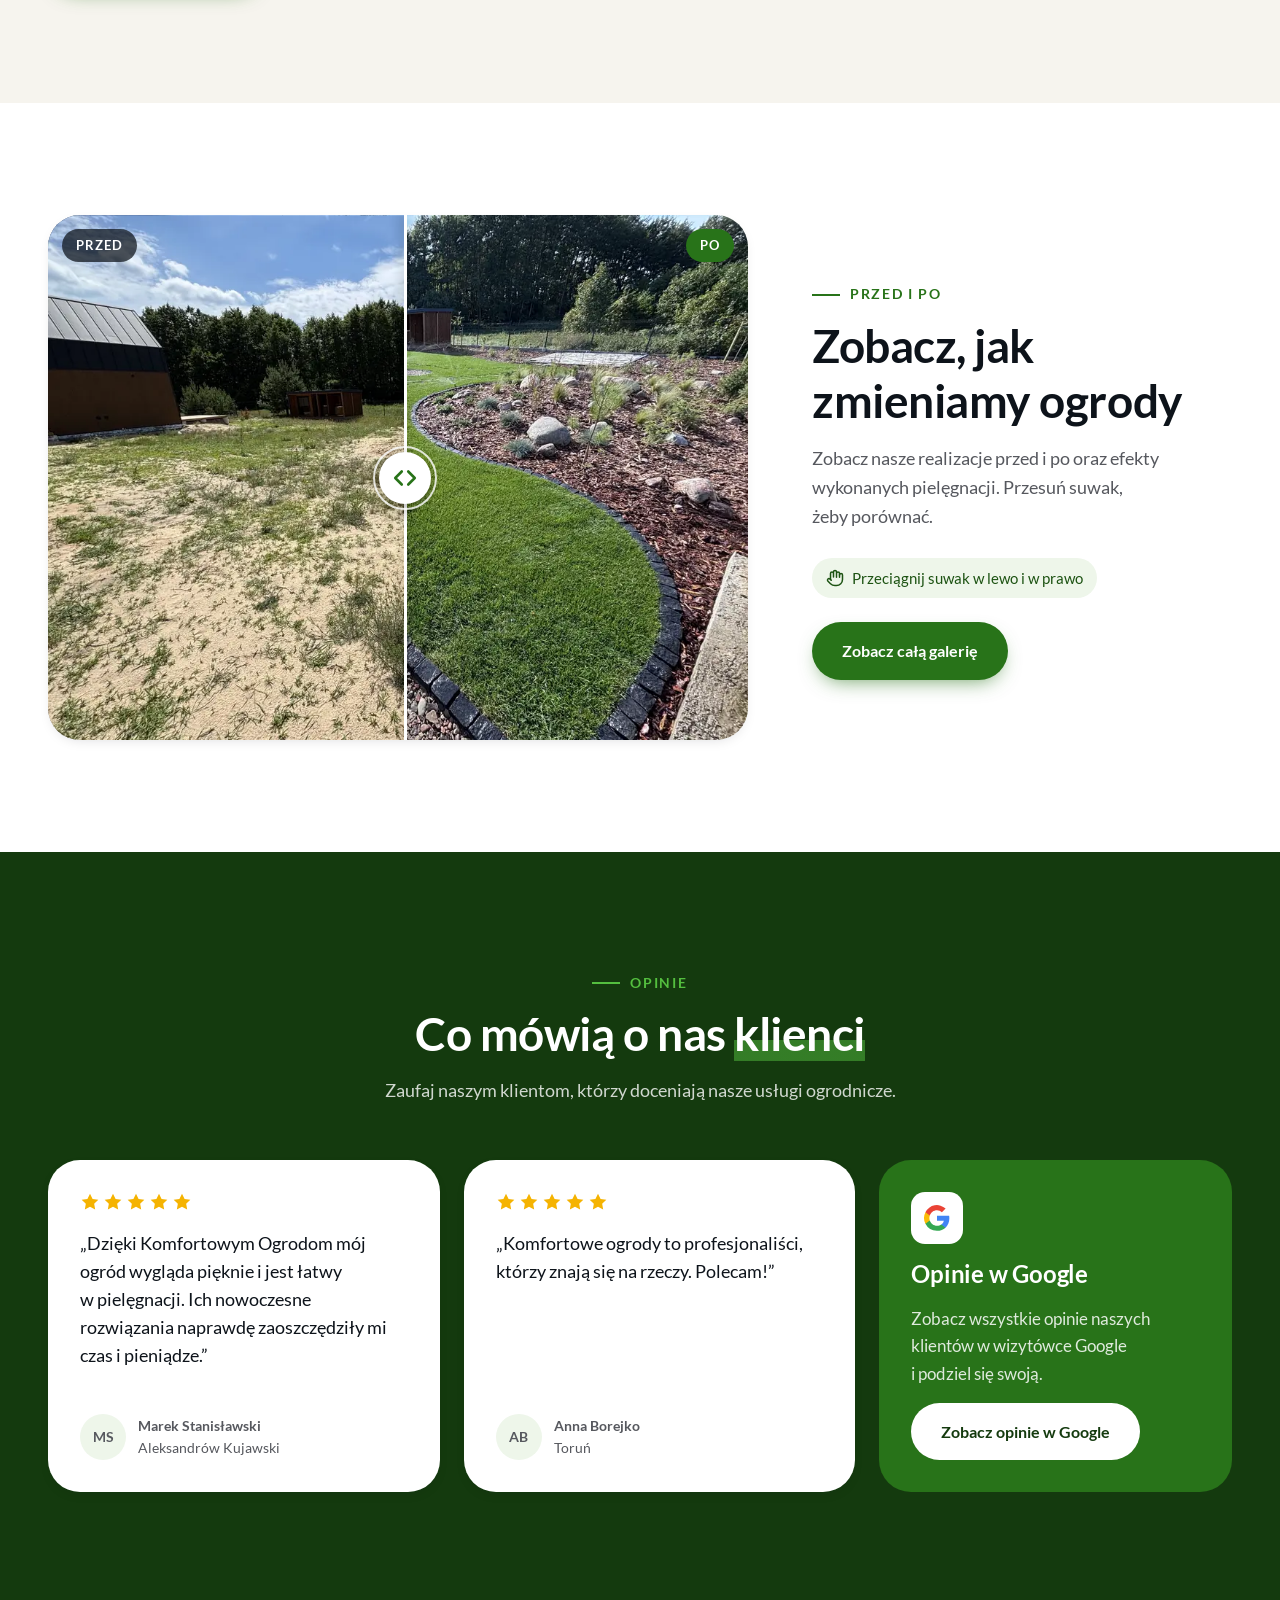
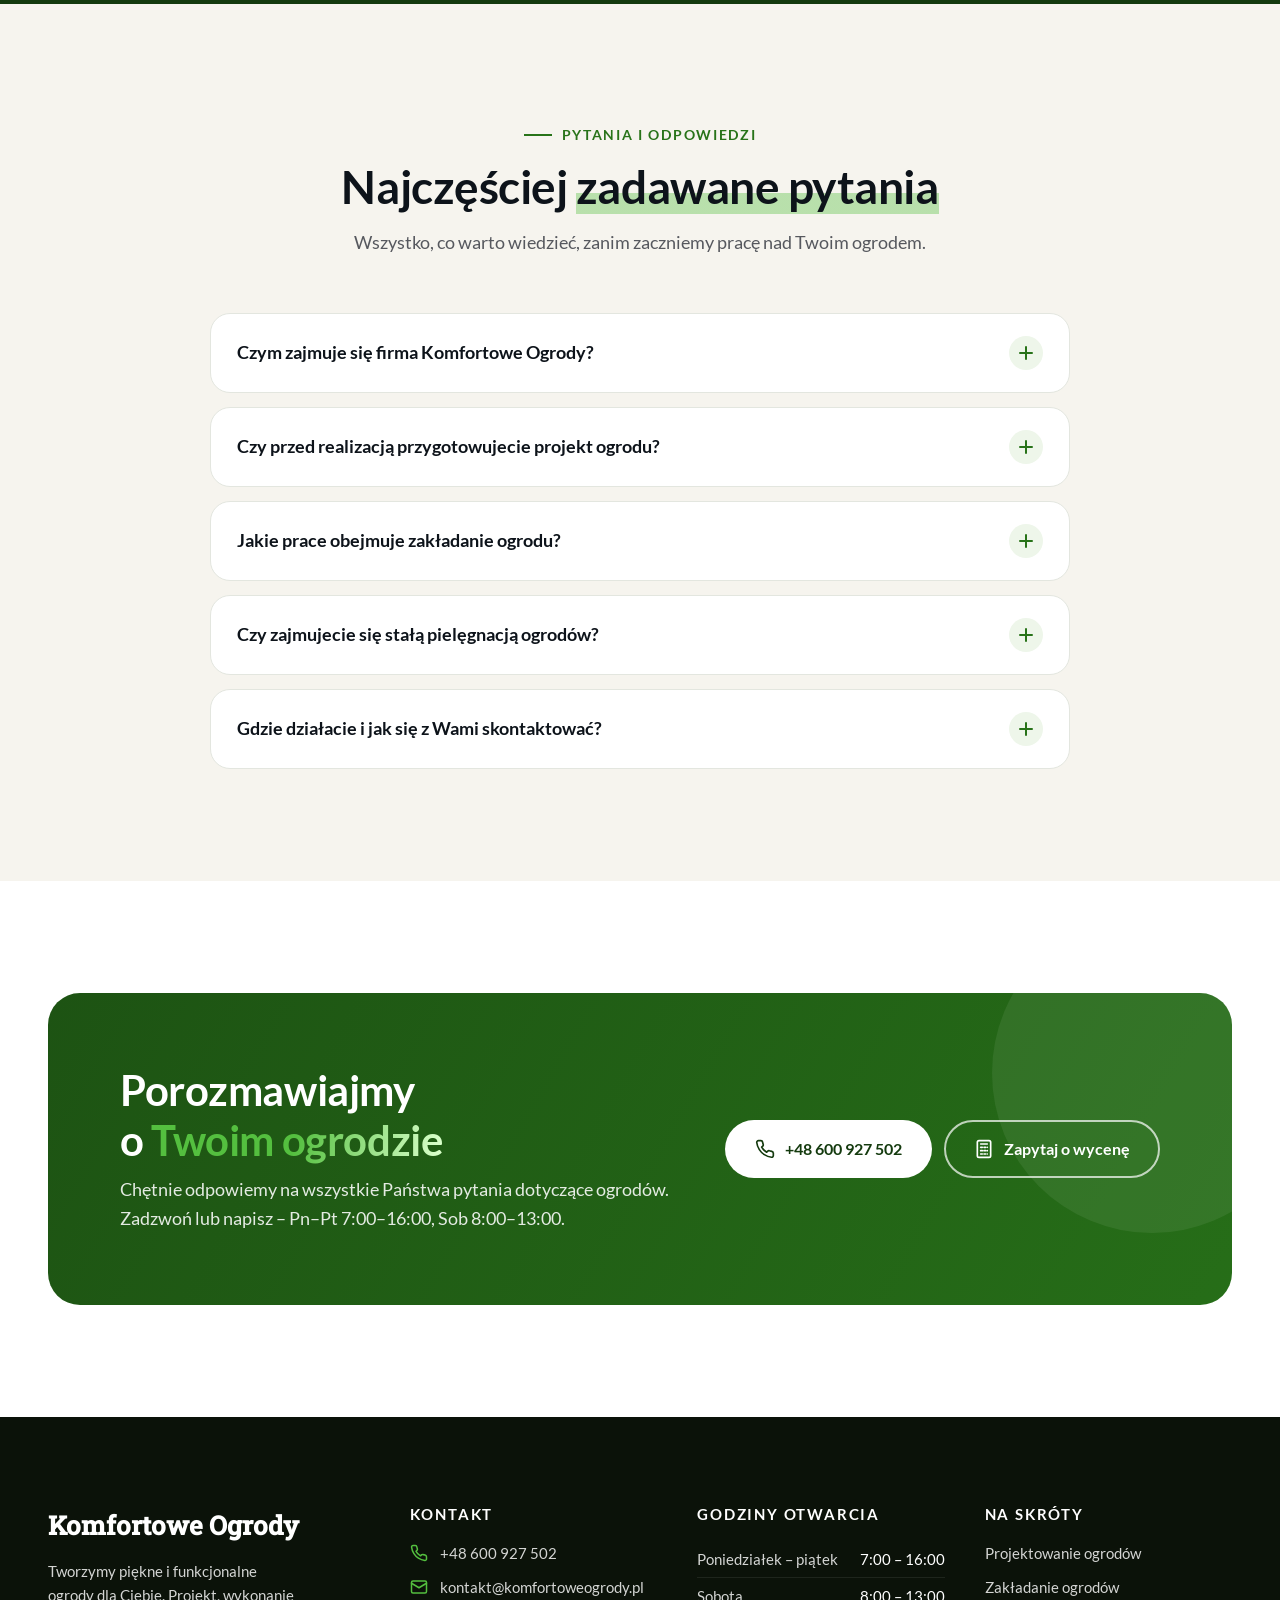
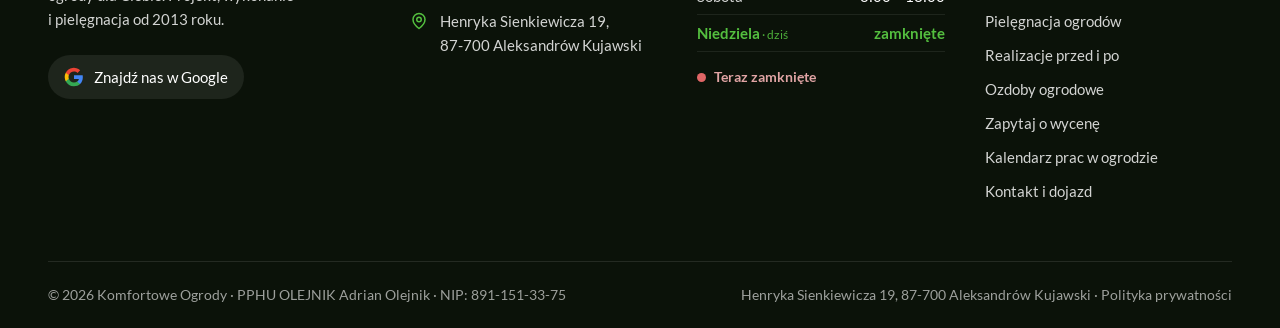
==== commit d6a1db66: "Komfortowe Ogrody: poprawki od klienta – zdjęcia realizacji, godziny, zakładka Ozdoby ogrodowe, cena" ====
--- a/komfortoweogrody/index.html
+++ b/komfortoweogrody/index.html
@@ -17,7 +17,7 @@
 <meta property="og:title" content="Zakładanie ogrodów Aleksandrów Kujawski | Komfortowe Ogrody">
 <meta property="og:description" content="Projektowanie, zakładanie i pielęgnacja ogrodów w Aleksandrowie Kujawskim od 2013 r. Ponad 150 zadowolonych klientów. Zadzwoń: 600 927 502.">
 <meta property="og:url" content="https://komfortoweogrody.pl/">
-<meta property="og:image" content="https://assets.zyrosite.com/cdn-cgi/image/format=auto,w=1200,h=630,fit=crop/YX4yOl7EzMUqEQBQ/1-m2Wpy8JeOpFqDGKe.jpg">
+<meta property="og:image" content="https://komfortoweogrody.pl/assets/img/og.jpg">
 <meta property="og:image:width" content="1200">
 <meta property="og:image:height" content="630">
 <meta name="twitter:card" content="summary_large_image">
@@ -25,14 +25,14 @@
 <link rel="icon" href="assets/favicon-32.png" sizes="32x32" type="image/png">
 <link rel="apple-touch-icon" href="assets/apple-touch-icon.png">
 <meta property="og:image:alt" content="Ogród zrealizowany przez Komfortowe Ogrody">
-<meta name="twitter:image" content="https://assets.zyrosite.com/cdn-cgi/image/format=auto,w=1200,h=630,fit=crop/YX4yOl7EzMUqEQBQ/1-m2Wpy8JeOpFqDGKe.jpg">
+<meta name="twitter:image" content="https://komfortoweogrody.pl/assets/img/og.jpg">
 <meta name="author" content="Komfortowe Ogrody">
 <link rel="alternate" hreflang="pl" href="https://komfortoweogrody.pl/">
 <link rel="manifest" href="manifest.webmanifest">
 <link rel="preconnect" href="https://assets.zyrosite.com" crossorigin>
 <link rel="preload" href="assets/fonts/lato-700-latin.woff2" as="font" type="font/woff2" crossorigin>
 <link rel="preload" href="assets/fonts/lato-400-latin.woff2" as="font" type="font/woff2" crossorigin>
-<link rel="preload" as="image" href="https://assets.zyrosite.com/cdn-cgi/image/format=auto,w=1920,h=1080,fit=crop/YX4yOl7EzMUqEQBQ/1-m2Wpy8JeOpFqDGKe.jpg" fetchpriority="high">
+<link rel="preload" as="image" href="assets/img/hero-1440.webp" fetchpriority="high">
 <link rel="stylesheet" href="assets/fonts.css">
 <link rel="stylesheet" href="assets/style.css">
 <script src="assets/main.js" defer></script>
@@ -176,11 +176,18 @@
         "Tuesday",
         "Wednesday",
         "Thursday",
-        "Friday",
+        "Friday"
+      ],
+      "opens": "07:00",
+      "closes": "16:00"
+    },
+    {
+      "@type": "OpeningHoursSpecification",
+      "dayOfWeek": [
         "Saturday"
       ],
-      "opens": "07:00",
-      "closes": "18:00"
+      "opens": "08:00",
+      "closes": "13:00"
     }
   ],
   "sameAs": [
@@ -230,7 +237,7 @@
       "name": "Gdzie działacie i jak się z Wami skontaktować?",
       "acceptedAnswer": {
         "@type": "Answer",
-        "text": "Nasza siedziba to ul. Henryka Sienkiewicza 19, 87-700 Aleksandrów Kujawski. Zadzwoń pod numer +48 600 927 502 lub napisz na kontakt@komfortoweogrody.pl – jesteśmy dostępni od poniedziałku do soboty w godzinach 7:00–18:00."
+        "text": "Nasza siedziba to ul. Henryka Sienkiewicza 19, 87-700 Aleksandrów Kujawski. Zadzwoń pod numer +48 600 927 502 lub napisz na kontakt@komfortoweogrody.pl – jesteśmy dostępni od poniedziałku do piątku w godzinach 7:00–16:00 oraz w soboty 8:00–13:00."
       }
     }
   ]
@@ -249,7 +256,7 @@
         <li><a href="" aria-current="page">Strona główna</a></li>
         <li><a href="oferta/">Oferta</a></li>
         <li><a href="galeria/">Galeria</a></li>
-        <li><a href="rzezba/">Rzeźba</a></li>
+        <li><a href="ozdoby-ogrodowe/">Ozdoby ogrodowe</a></li>
         <li><a href="wycena/">Wycena</a></li>
         <li><a href="kontakt/">Kontakt</a></li>
       </ul>
@@ -261,7 +268,7 @@
 
 <main id="tresc">
   <section class="hero">
-    <img src="https://assets.zyrosite.com/cdn-cgi/image/format=auto,w=1920,h=1080,fit=crop/YX4yOl7EzMUqEQBQ/1-m2Wpy8JeOpFqDGKe.jpg" srcset="https://assets.zyrosite.com/cdn-cgi/image/format=auto,w=960,h=540,fit=crop/YX4yOl7EzMUqEQBQ/1-m2Wpy8JeOpFqDGKe.jpg 960w, https://assets.zyrosite.com/cdn-cgi/image/format=auto,w=1920,h=1080,fit=crop/YX4yOl7EzMUqEQBQ/1-m2Wpy8JeOpFqDGKe.jpg 1920w, https://assets.zyrosite.com/cdn-cgi/image/format=auto,w=2880,h=1620,fit=crop/YX4yOl7EzMUqEQBQ/1-m2Wpy8JeOpFqDGKe.jpg 2880w, https://assets.zyrosite.com/cdn-cgi/image/format=auto,w=3840,h=2160,fit=crop/YX4yOl7EzMUqEQBQ/1-m2Wpy8JeOpFqDGKe.jpg 3840w" sizes="100vw" alt="" width="1920" height="1080" class="hero__bg" fetchpriority="high" decoding="async" data-parallax>
+    <img src="assets/img/hero-960.webp" srcset="assets/img/hero-640.webp 640w, assets/img/hero-960.webp 960w, assets/img/hero-1440.webp 1440w, assets/img/hero-1920.webp 1920w" sizes="100vw" alt="" width="1920" height="1080" class="hero__bg" fetchpriority="high" decoding="async" data-parallax>
     <canvas class="leaves" aria-hidden="true"></canvas>
     <div class="wrap">
       <div class="hero__content">
@@ -294,7 +301,7 @@
       <div class="services" data-stagger>
         <article class="service-card tilt spot">
           <div class="service-card__media">
-            <img src="https://assets.zyrosite.com/cdn-cgi/image/format=auto,w=600,h=450,fit=crop/YX4yOl7EzMUqEQBQ/1-mjEvxLGk6DIPkV3x.png" srcset="https://assets.zyrosite.com/cdn-cgi/image/format=auto,w=300,h=225,fit=crop/YX4yOl7EzMUqEQBQ/1-mjEvxLGk6DIPkV3x.png 300w, https://assets.zyrosite.com/cdn-cgi/image/format=auto,w=600,h=450,fit=crop/YX4yOl7EzMUqEQBQ/1-mjEvxLGk6DIPkV3x.png 600w, https://assets.zyrosite.com/cdn-cgi/image/format=auto,w=900,h=675,fit=crop/YX4yOl7EzMUqEQBQ/1-mjEvxLGk6DIPkV3x.png 900w, https://assets.zyrosite.com/cdn-cgi/image/format=auto,w=1200,h=900,fit=crop/YX4yOl7EzMUqEQBQ/1-mjEvxLGk6DIPkV3x.png 1200w" sizes="(min-width: 880px) 390px, 100vw" alt="Projektowanie ogrodów" width="600" height="450" loading="lazy" decoding="async">
+            <img src="assets/img/karta-1-600.webp" srcset="assets/img/karta-1-300.webp 300w, assets/img/karta-1-600.webp 600w, assets/img/karta-1-900.webp 900w" sizes="(min-width: 880px) 390px, 100vw" alt="Nowoczesny ogród z białymi murkami, płytami i trawami ozdobnymi – projekt Komfortowe Ogrody" width="600" height="450" loading="lazy" decoding="async">
             <span class="service-card__num" aria-hidden="true">01</span>
           </div>
           <div class="service-card__body">
@@ -306,7 +313,7 @@
         </article>
         <article class="service-card tilt spot">
           <div class="service-card__media">
-            <img src="https://assets.zyrosite.com/cdn-cgi/image/format=auto,w=600,h=450,fit=crop/YX4yOl7EzMUqEQBQ/2-YbNvXDK9lgFDjNJY.png" srcset="https://assets.zyrosite.com/cdn-cgi/image/format=auto,w=300,h=225,fit=crop/YX4yOl7EzMUqEQBQ/2-YbNvXDK9lgFDjNJY.png 300w, https://assets.zyrosite.com/cdn-cgi/image/format=auto,w=600,h=450,fit=crop/YX4yOl7EzMUqEQBQ/2-YbNvXDK9lgFDjNJY.png 600w, https://assets.zyrosite.com/cdn-cgi/image/format=auto,w=900,h=675,fit=crop/YX4yOl7EzMUqEQBQ/2-YbNvXDK9lgFDjNJY.png 900w, https://assets.zyrosite.com/cdn-cgi/image/format=auto,w=1200,h=900,fit=crop/YX4yOl7EzMUqEQBQ/2-YbNvXDK9lgFDjNJY.png 1200w" sizes="(min-width: 880px) 390px, 100vw" alt="Zakładanie ogrodów" width="600" height="450" loading="lazy" decoding="async">
+            <img src="assets/img/karta-2-600.webp" srcset="assets/img/karta-2-300.webp 300w, assets/img/karta-2-600.webp 600w, assets/img/karta-2-900.webp 900w" sizes="(min-width: 880px) 390px, 100vw" alt="Założony ogród z pergolą, kostką brukową i trawnikiem – realizacja Komfortowe Ogrody" width="600" height="450" loading="lazy" decoding="async">
             <span class="service-card__num" aria-hidden="true">02</span>
           </div>
           <div class="service-card__body">
@@ -318,7 +325,7 @@
         </article>
         <article class="service-card tilt spot">
           <div class="service-card__media">
-            <img src="https://assets.zyrosite.com/cdn-cgi/image/format=auto,w=600,h=450,fit=crop/YX4yOl7EzMUqEQBQ/dsc_0570-A1awGrORzaS9MeVg.JPG" srcset="https://assets.zyrosite.com/cdn-cgi/image/format=auto,w=300,h=225,fit=crop/YX4yOl7EzMUqEQBQ/dsc_0570-A1awGrORzaS9MeVg.JPG 300w, https://assets.zyrosite.com/cdn-cgi/image/format=auto,w=600,h=450,fit=crop/YX4yOl7EzMUqEQBQ/dsc_0570-A1awGrORzaS9MeVg.JPG 600w, https://assets.zyrosite.com/cdn-cgi/image/format=auto,w=900,h=675,fit=crop/YX4yOl7EzMUqEQBQ/dsc_0570-A1awGrORzaS9MeVg.JPG 900w, https://assets.zyrosite.com/cdn-cgi/image/format=auto,w=1200,h=900,fit=crop/YX4yOl7EzMUqEQBQ/dsc_0570-A1awGrORzaS9MeVg.JPG 1200w" sizes="(min-width: 880px) 390px, 100vw" alt="Pielęgnacja ogrodów" width="600" height="450" loading="lazy" decoding="async">
+            <img src="assets/img/karta-3-600.webp" srcset="assets/img/karta-3-300.webp 300w, assets/img/karta-3-600.webp 600w, assets/img/karta-3-900.webp 900w" sizes="(min-width: 880px) 390px, 100vw" alt="Pielęgnowana rabata bylinowa wzdłuż granitowej ścieżki – Komfortowe Ogrody" width="600" height="450" loading="lazy" decoding="async">
             <span class="service-card__num" aria-hidden="true">03</span>
           </div>
           <div class="service-card__body">
@@ -347,7 +354,7 @@
         </div>
       </div>
       <div class="about__media reveal">
-        <img src="https://assets.zyrosite.com/cdn-cgi/image/format=auto,w=720,h=900,fit=crop/YX4yOl7EzMUqEQBQ/7-mnlv0JvKBZSgwxp6.jpg" srcset="https://assets.zyrosite.com/cdn-cgi/image/format=auto,w=360,h=450,fit=crop/YX4yOl7EzMUqEQBQ/7-mnlv0JvKBZSgwxp6.jpg 360w, https://assets.zyrosite.com/cdn-cgi/image/format=auto,w=720,h=900,fit=crop/YX4yOl7EzMUqEQBQ/7-mnlv0JvKBZSgwxp6.jpg 720w, https://assets.zyrosite.com/cdn-cgi/image/format=auto,w=1080,h=1350,fit=crop/YX4yOl7EzMUqEQBQ/7-mnlv0JvKBZSgwxp6.jpg 1080w, https://assets.zyrosite.com/cdn-cgi/image/format=auto,w=1440,h=1800,fit=crop/YX4yOl7EzMUqEQBQ/7-mnlv0JvKBZSgwxp6.jpg 1440w" sizes="(min-width: 880px) 520px, 100vw" alt="Ogród zrealizowany przez Komfortowe Ogrody" width="720" height="900" class="img-reveal" loading="lazy" decoding="async">
+        <img src="assets/img/o-nas-720.webp" srcset="assets/img/o-nas-360.webp 360w, assets/img/o-nas-720.webp 720w, assets/img/o-nas-1080.webp 1080w" sizes="(min-width: 880px) 520px, 100vw" alt="Wejście do domu z nową nawierzchnią i rabatami – realizacja Komfortowe Ogrody" width="720" height="900" class="img-reveal" loading="lazy" decoding="async">
         <div class="about__badge"><b>2013</b><span>tworzymy ogrody<br>od ponad dekady</span></div>
       </div>
     </div>
@@ -418,13 +425,13 @@
     <div class="wrap ba-feature">
       <div class="reveal">
         <div class="ba">
-            <img src="https://assets.zyrosite.com/cdn-cgi/image/format=auto,w=960,h=720,fit=crop/YX4yOl7EzMUqEQBQ/t1a-A0xw0rB1GOs68Z1Q.jpg" srcset="https://assets.zyrosite.com/cdn-cgi/image/format=auto,w=480,h=360,fit=crop/YX4yOl7EzMUqEQBQ/t1a-A0xw0rB1GOs68Z1Q.jpg 480w, https://assets.zyrosite.com/cdn-cgi/image/format=auto,w=960,h=720,fit=crop/YX4yOl7EzMUqEQBQ/t1a-A0xw0rB1GOs68Z1Q.jpg 960w, https://assets.zyrosite.com/cdn-cgi/image/format=auto,w=1440,h=1080,fit=crop/YX4yOl7EzMUqEQBQ/t1a-A0xw0rB1GOs68Z1Q.jpg 1440w, https://assets.zyrosite.com/cdn-cgi/image/format=auto,w=1920,h=1440,fit=crop/YX4yOl7EzMUqEQBQ/t1a-A0xw0rB1GOs68Z1Q.jpg 1920w" sizes="(min-width: 880px) 700px, 100vw" alt="Realizacja 1 – po" width="960" height="720" class="ba__after" loading="lazy" decoding="async" data-full="https://assets.zyrosite.com/cdn-cgi/image/format=auto,w=1800,fit=scale-down/YX4yOl7EzMUqEQBQ/t1a-A0xw0rB1GOs68Z1Q.jpg">
-            <img src="https://assets.zyrosite.com/cdn-cgi/image/format=auto,w=960,h=720,fit=crop/YX4yOl7EzMUqEQBQ/t1-YNqy6NwlwasWv3GP.jpg" srcset="https://assets.zyrosite.com/cdn-cgi/image/format=auto,w=480,h=360,fit=crop/YX4yOl7EzMUqEQBQ/t1-YNqy6NwlwasWv3GP.jpg 480w, https://assets.zyrosite.com/cdn-cgi/image/format=auto,w=960,h=720,fit=crop/YX4yOl7EzMUqEQBQ/t1-YNqy6NwlwasWv3GP.jpg 960w, https://assets.zyrosite.com/cdn-cgi/image/format=auto,w=1440,h=1080,fit=crop/YX4yOl7EzMUqEQBQ/t1-YNqy6NwlwasWv3GP.jpg 1440w, https://assets.zyrosite.com/cdn-cgi/image/format=auto,w=1920,h=1440,fit=crop/YX4yOl7EzMUqEQBQ/t1-YNqy6NwlwasWv3GP.jpg 1920w" sizes="(min-width: 880px) 700px, 100vw" alt="Realizacja 1 – przed" width="960" height="720" class="ba__before" loading="lazy" decoding="async" data-full="https://assets.zyrosite.com/cdn-cgi/image/format=auto,w=1800,fit=scale-down/YX4yOl7EzMUqEQBQ/t1-YNqy6NwlwasWv3GP.jpg">
+            <img src="assets/img/dom-po-960.webp" srcset="assets/img/dom-po-480.webp 480w, assets/img/dom-po-960.webp 960w, assets/img/dom-po-1440.webp 1440w" sizes="(min-width: 880px) 700px, 100vw" alt="Trawnik z falistymi rabatami – po realizacji" width="960" height="720" class="ba__after" loading="lazy" decoding="async" data-full="assets/img/dom-po-1440.webp">
+            <img src="assets/img/dom-przed-960.webp" srcset="assets/img/dom-przed-480.webp 480w, assets/img/dom-przed-960.webp 960w, assets/img/dom-przed-1440.webp 1440w" sizes="(min-width: 880px) 700px, 100vw" alt="Trawnik z falistymi rabatami – przed realizacją" width="960" height="720" class="ba__before" loading="lazy" decoding="async" data-full="assets/img/dom-przed-1440.webp">
             <span class="ba__label ba__label--before">PRZED</span>
             <span class="ba__label ba__label--after">PO</span>
             <span class="ba__line"></span>
             <span class="ba__handle"><svg viewBox="0 0 24 24" fill="none" stroke="currentColor" stroke-width="2.4" stroke-linecap="round" stroke-linejoin="round" aria-hidden="true"><path d="m9 6-6 6 6 6M15 6l6 6-6 6"/></svg></span>
-            <input class="ba__range" type="range" min="0" max="100" value="50" aria-label="Porównanie przed i po – realizacja 1">
+            <input class="ba__range" type="range" min="0" max="100" value="50" aria-label="Porównanie przed i po – Trawnik z falistymi rabatami">
           </div>
       </div>
       <div class="ba-feature__text reveal">
@@ -477,7 +484,7 @@
         <details><summary>Czy przed realizacją przygotowujecie projekt ogrodu?<span class="pm" aria-hidden="true"></span></summary><div class="ans"><p>Tak. Przygotowujemy szkic koncepcyjny oraz wizualizację 3D, dzięki czemu jeszcze przed rozpoczęciem prac widzisz, jak będzie wyglądał Twój ogród.</p></div></details>
         <details><summary>Jakie prace obejmuje zakładanie ogrodu?<span class="pm" aria-hidden="true"></span></summary><div class="ans"><p>Wykonujemy ogród od A do Z: niwelację terenu, instalacje nawadniające, oświetlenie, układanie kostki brukowej, trawniki i nasadzenia oraz oczka wodne.</p></div></details>
         <details><summary>Czy zajmujecie się stałą pielęgnacją ogrodów?<span class="pm" aria-hidden="true"></span></summary><div class="ans"><p>Tak. Formujemy rośliny, przycinamy żywopłoty, kosimy trawę i wykonujemy opryski ochronne roślin, żeby ogród był zadbany przez cały rok.</p></div></details>
-        <details><summary>Gdzie działacie i jak się z Wami skontaktować?<span class="pm" aria-hidden="true"></span></summary><div class="ans"><p>Nasza siedziba to ul. Henryka Sienkiewicza 19, 87-700 Aleksandrów Kujawski. Zadzwoń pod numer +48 600 927 502 lub napisz na kontakt@komfortoweogrody.pl – jesteśmy dostępni od poniedziałku do soboty w godzinach 7:00–18:00.</p></div></details>
+        <details><summary>Gdzie działacie i jak się z Wami skontaktować?<span class="pm" aria-hidden="true"></span></summary><div class="ans"><p>Nasza siedziba to ul. Henryka Sienkiewicza 19, 87-700 Aleksandrów Kujawski. Zadzwoń pod numer +48 600 927 502 lub napisz na kontakt@komfortoweogrody.pl – jesteśmy dostępni od poniedziałku do piątku w godzinach 7:00–16:00 oraz w soboty 8:00–13:00.</p></div></details>
       </div>
     </div>
   </section>
@@ -488,7 +495,7 @@
       <div class="cta-band reveal">
         <div>
           <h2>Porozmawiajmy o <span class="shine">Twoim ogrodzie</span></h2>
-          <p>Chętnie odpowiemy na wszystkie Państwa pytania dotyczące ogrodów. Zadzwoń lub napisz – Pn–Sob 7:00–18:00.</p>
+          <p>Chętnie odpowiemy na wszystkie Państwa pytania dotyczące ogrodów. Zadzwoń lub napisz – Pn–Pt 7:00–16:00, Sob 8:00–13:00.</p>
         </div>
         <div class="cta-band__actions">
           <a class="btn btn--white" href="tel:+48600927502"><svg viewBox="0 0 24 24" fill="none" stroke="currentColor" stroke-width="2" stroke-linecap="round" stroke-linejoin="round" aria-hidden="true"><path d="M22 16.9v3a2 2 0 0 1-2.2 2 19.8 19.8 0 0 1-8.6-3.1 19.5 19.5 0 0 1-6-6A19.8 19.8 0 0 1 2.1 4.2 2 2 0 0 1 4.1 2h3a2 2 0 0 1 2 1.7c.1.9.4 1.8.7 2.7a2 2 0 0 1-.5 2.1L8 9.8a16 16 0 0 0 6 6l1.3-1.3a2 2 0 0 1 2.1-.4c.9.3 1.8.6 2.7.7a2 2 0 0 1 1.7 2z"/></svg>+48 600 927 502</a>
@@ -517,8 +524,8 @@
       <div>
         <h2>Godziny otwarcia</h2>
         <table class="hours-table">
-            <tr data-days="1,2,3,4,5"><th scope="row">Poniedziałek – piątek</th><td>7:00 – 18:00</td></tr>
-            <tr data-days="6"><th scope="row">Sobota</th><td>7:00 – 18:00</td></tr>
+            <tr data-days="1,2,3,4,5"><th scope="row">Poniedziałek – piątek</th><td>7:00 – 16:00</td></tr>
+            <tr data-days="6"><th scope="row">Sobota</th><td>8:00 – 13:00</td></tr>
             <tr data-days="0"><th scope="row">Niedziela</th><td>zamknięte</td></tr>
           </table>
         <p style="margin-top:12px"><span class="open-status"></span></p>
@@ -530,7 +537,7 @@
           <li><a href="oferta/#zakladanie">Zakładanie ogrodów</a></li>
           <li><a href="oferta/#pielegnacja">Pielęgnacja ogrodów</a></li>
           <li><a href="galeria/">Realizacje przed i po</a></li>
-          <li><a href="rzezba/">Rzeźba ogrodowa</a></li>
+          <li><a href="ozdoby-ogrodowe/">Ozdoby ogrodowe</a></li>
           <li><a href="wycena/">Zapytaj o wycenę</a></li>
           <li><a href="oferta/#kalendarz">Kalendarz prac w ogrodzie</a></li>
           <li><a href="kontakt/">Kontakt i dojazd</a></li>
--- a/komfortoweogrody/assets/style.css
+++ b/komfortoweogrody/assets/style.css
@@ -787,3 +787,19 @@
 .wizard__nav [hidden]{display:none!important}
 .area__map .pins g circle,.area__map .pins g text{opacity:0;transition:opacity .5s var(--ease)}
 .area__map.in .pins g circle,.area__map.in .pins g text{opacity:1}
+
+/* ---------- Galeria: zdjęcia klienta (nowe realizacje 4:5, pojedyncze zdjęcia, podgląd) ---------- */
+.gallery-grid--new{grid-template-columns:repeat(3,1fr);gap:24px}
+.gallery-grid--new .ba{aspect-ratio:4/5}
+.gallery-item__desc{color:var(--muted);font-size:15px;margin:-2px 0 0;line-height:1.5}
+.photo-grid{columns:4;column-gap:18px}
+.photo-grid__item{display:block;position:relative;break-inside:avoid;margin:0 0 18px;border-radius:var(--radius-lg);overflow:hidden;box-shadow:var(--shadow-sm);background:var(--green-50);color:#fff}
+.photo-grid__item img{display:block;width:100%;height:auto;transition:transform .7s var(--ease)}
+.photo-grid__item:hover img,.photo-grid__item:focus-visible img{transform:scale(1.04)}
+.photo-grid__cap{position:absolute;left:0;right:0;bottom:0;display:flex;align-items:center;gap:8px;padding:32px 14px 14px;font-size:14px;font-weight:700;line-height:1.3;background:linear-gradient(to top,rgba(8,14,6,.8),rgba(8,14,6,0))}
+.photo-grid__cap svg{width:16px;height:16px;flex:none}
+.modal__img{display:block;max-width:100%;max-height:min(78vh,900px);margin:0 auto;border-radius:var(--radius-lg);object-fit:contain;background:#0b1209}
+.modal__title{display:block;text-align:center;color:#fff;margin-top:12px;font-weight:700}
+@media (max-width:1080px){.gallery-grid--new{grid-template-columns:repeat(2,1fr)}.photo-grid{columns:3}}
+@media (max-width:880px){.photo-grid{columns:2}}
+@media (max-width:560px){.gallery-grid--new{grid-template-columns:1fr;gap:32px}.photo-grid{columns:1}}
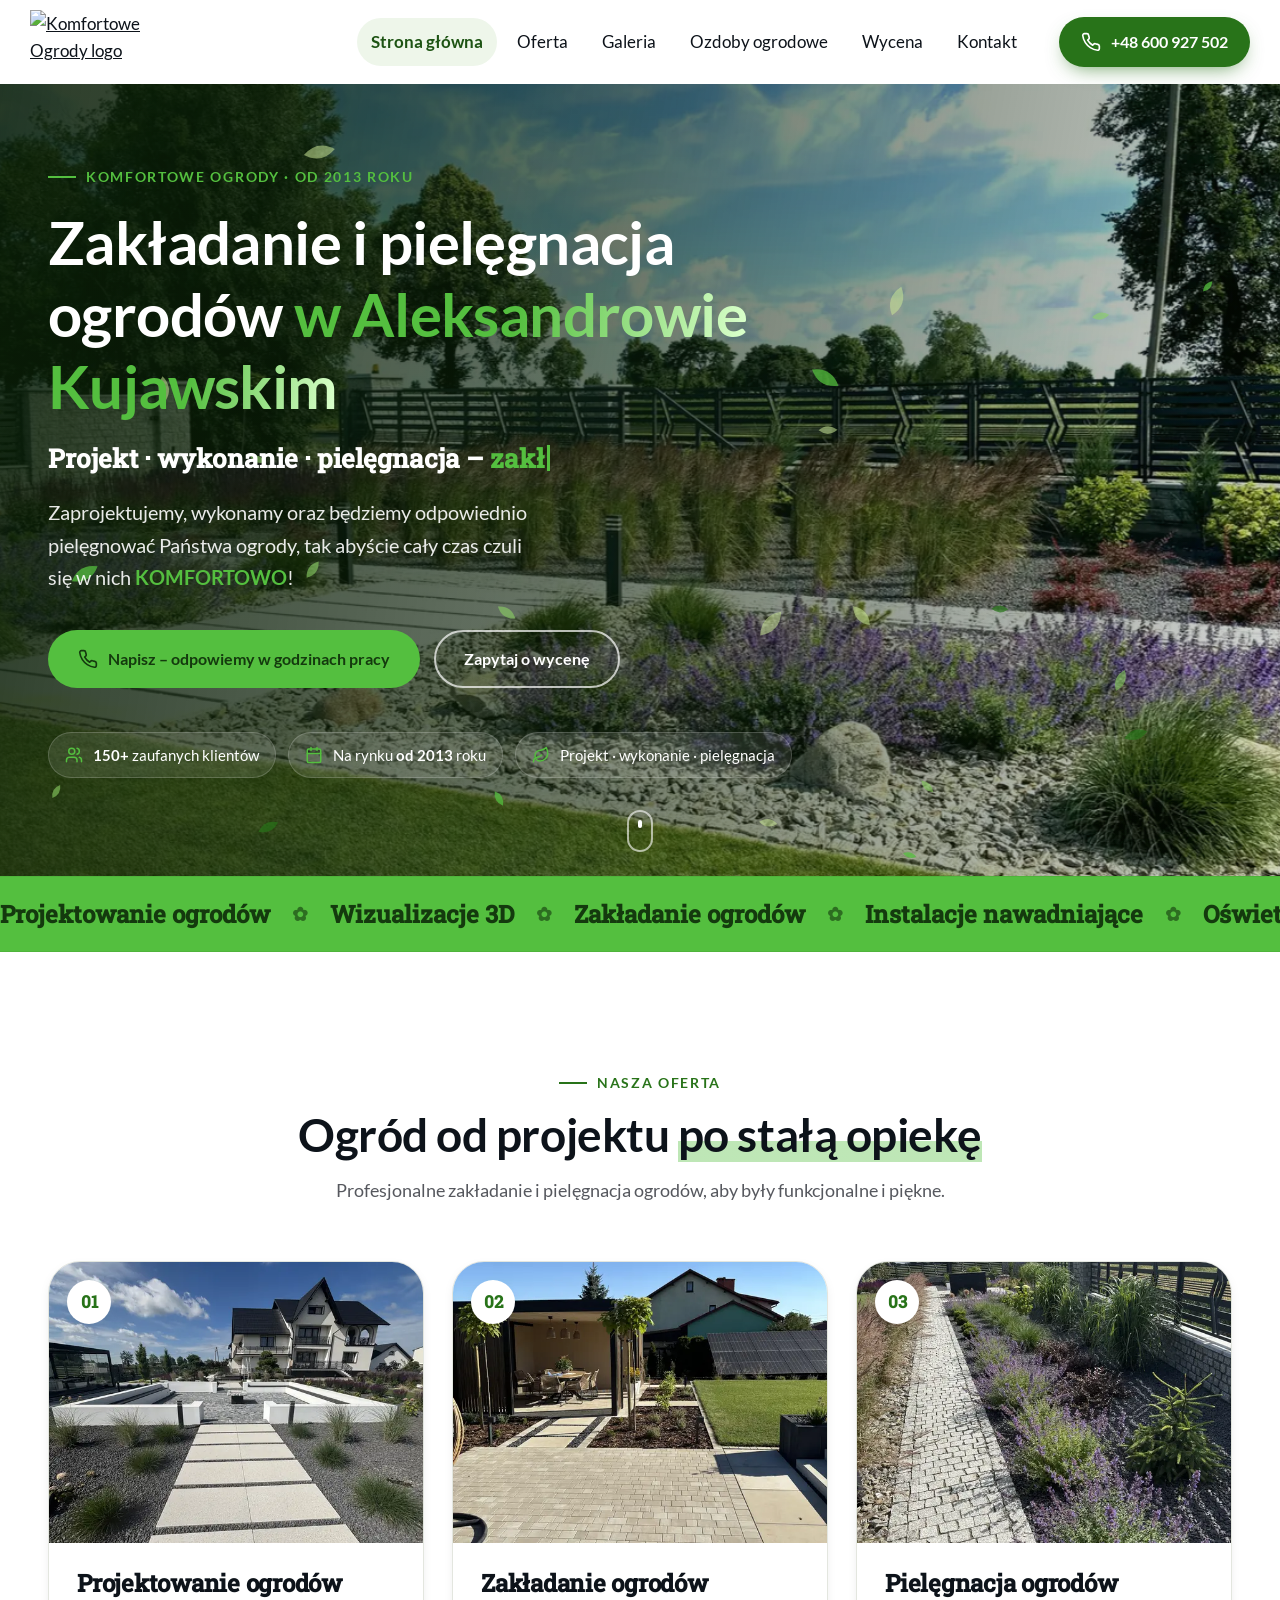
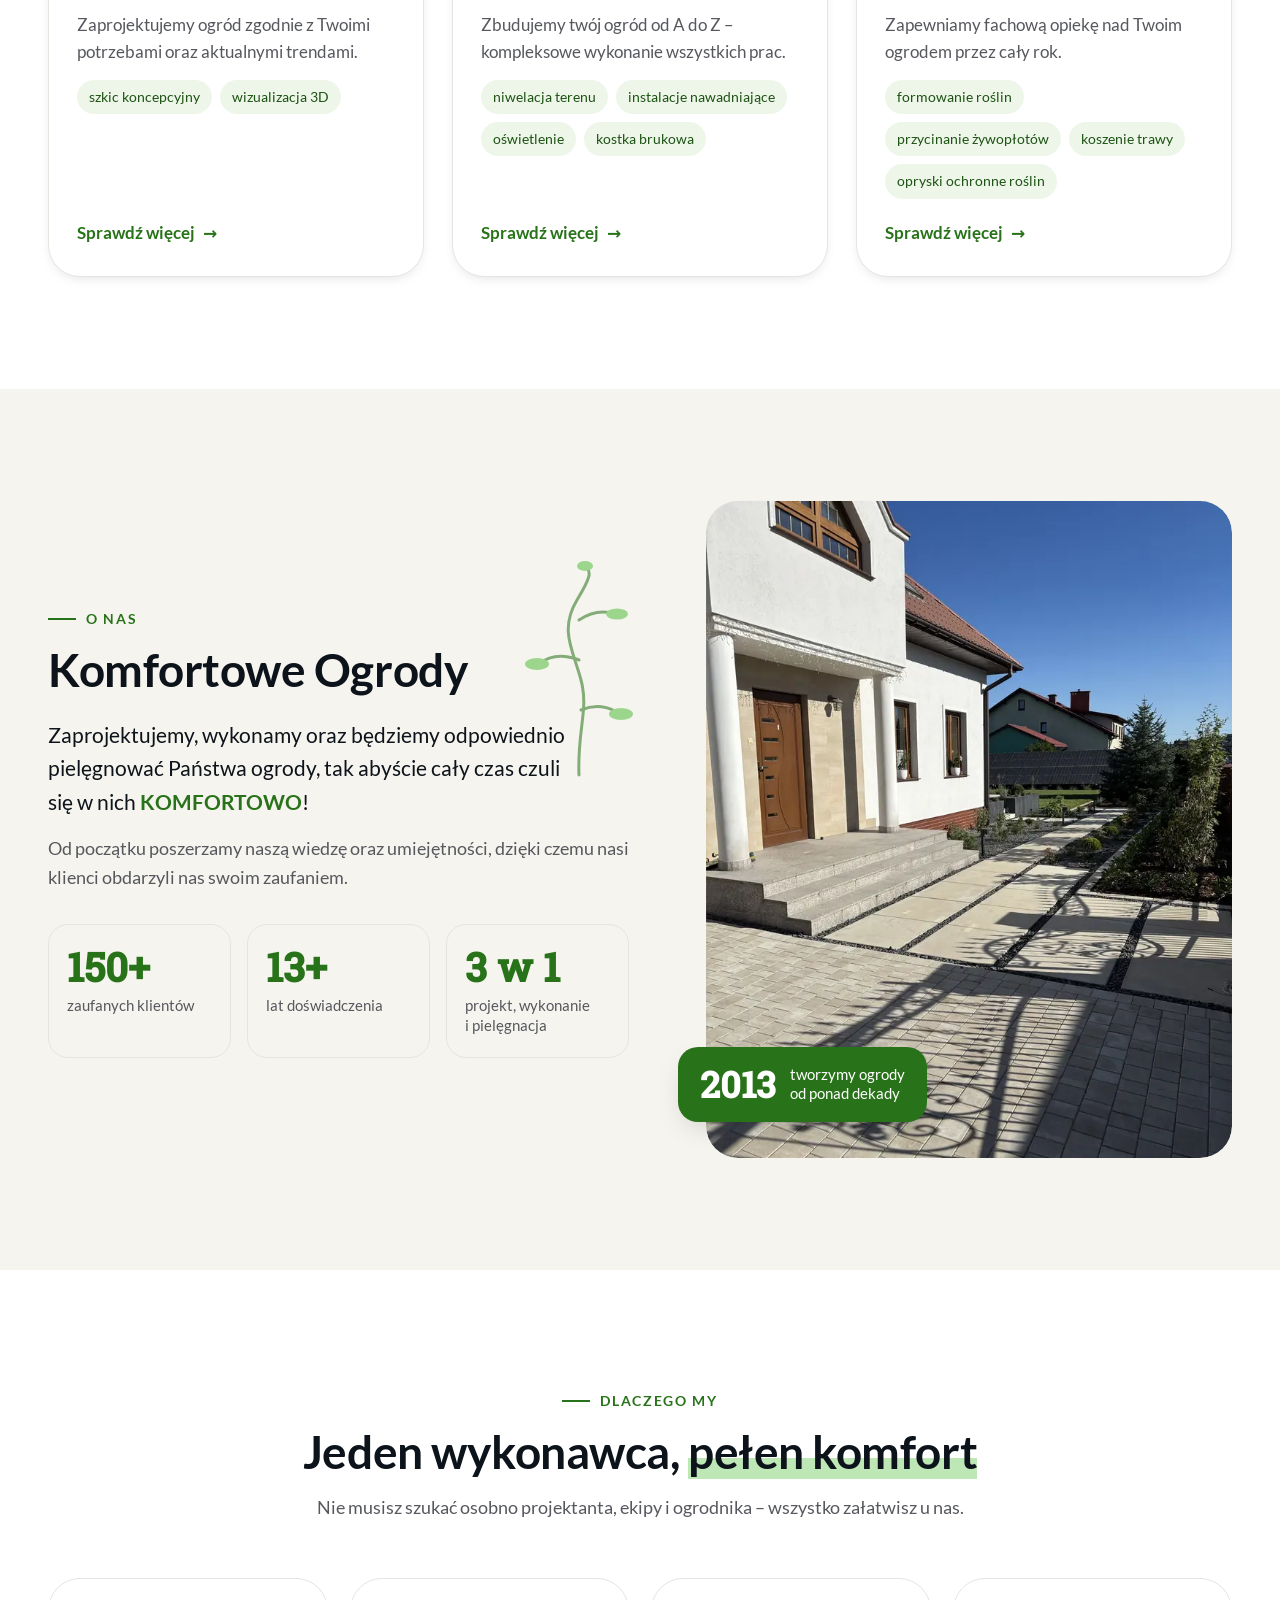
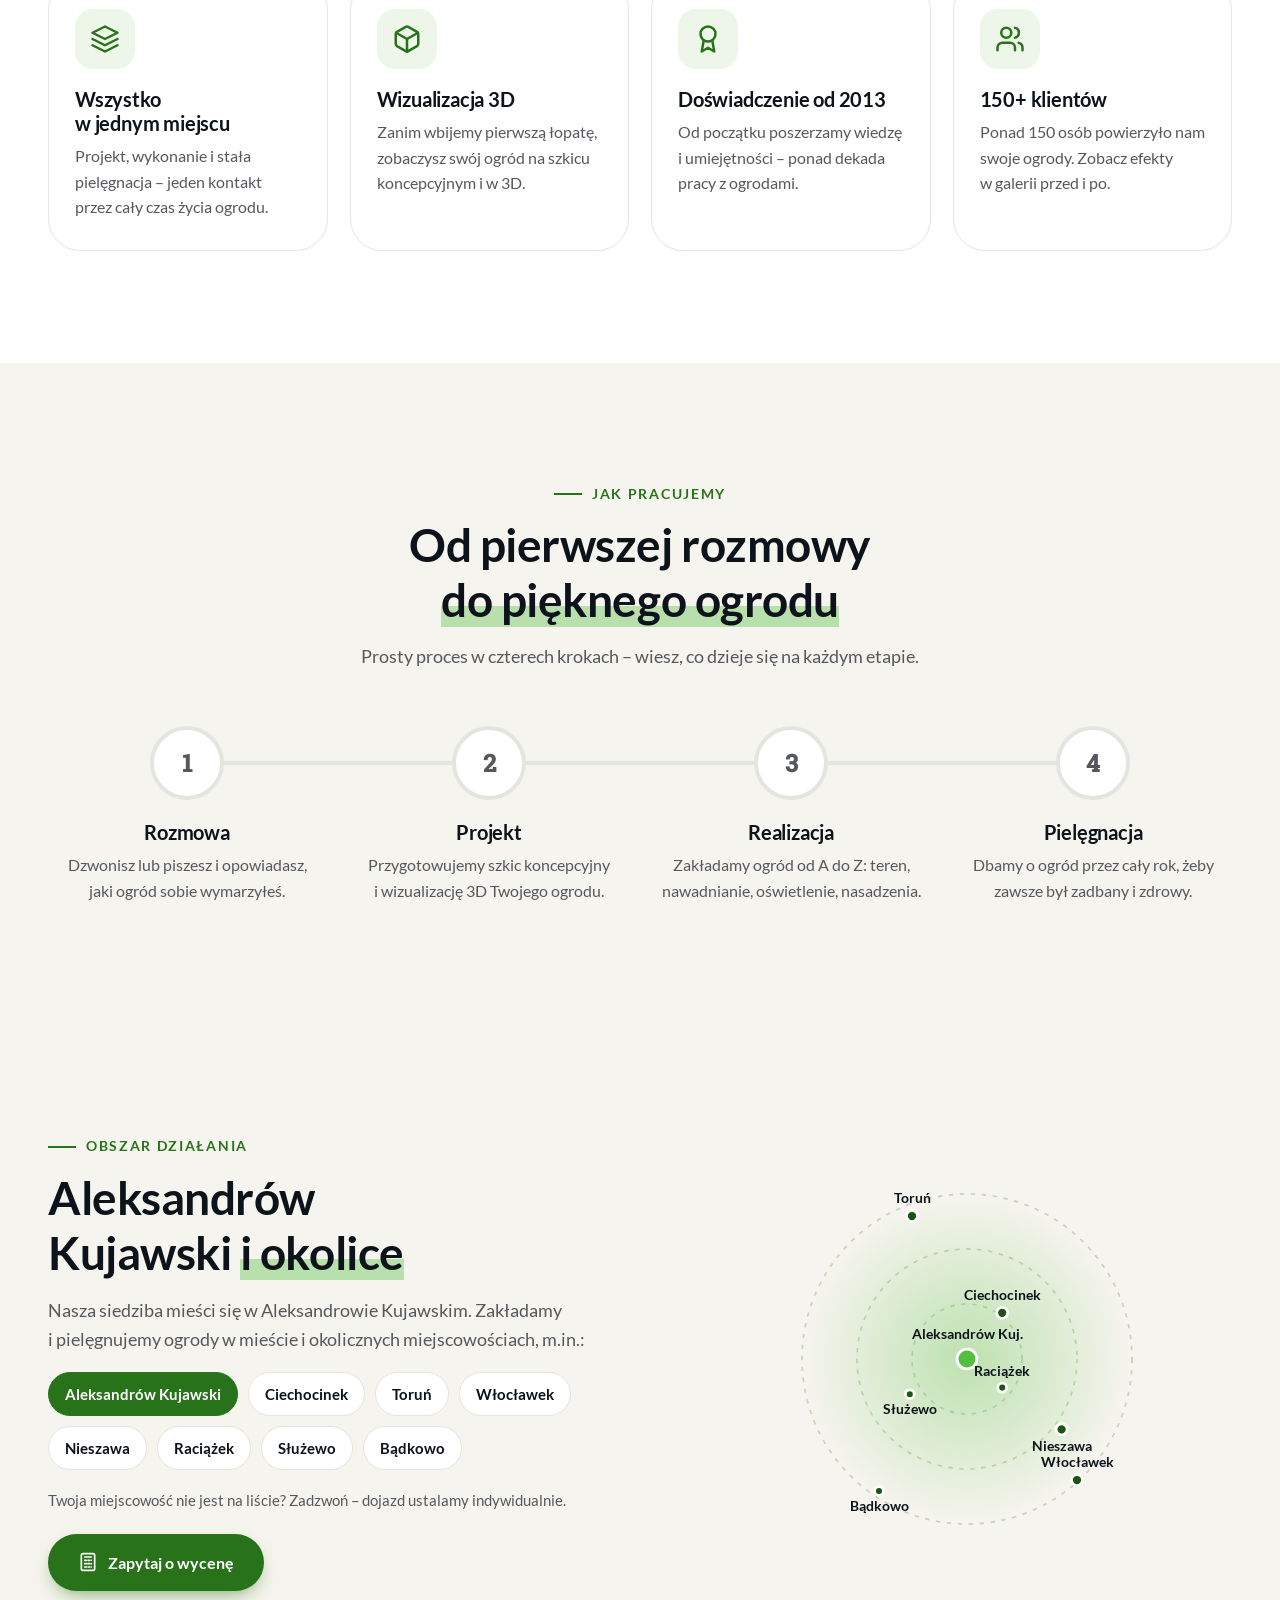
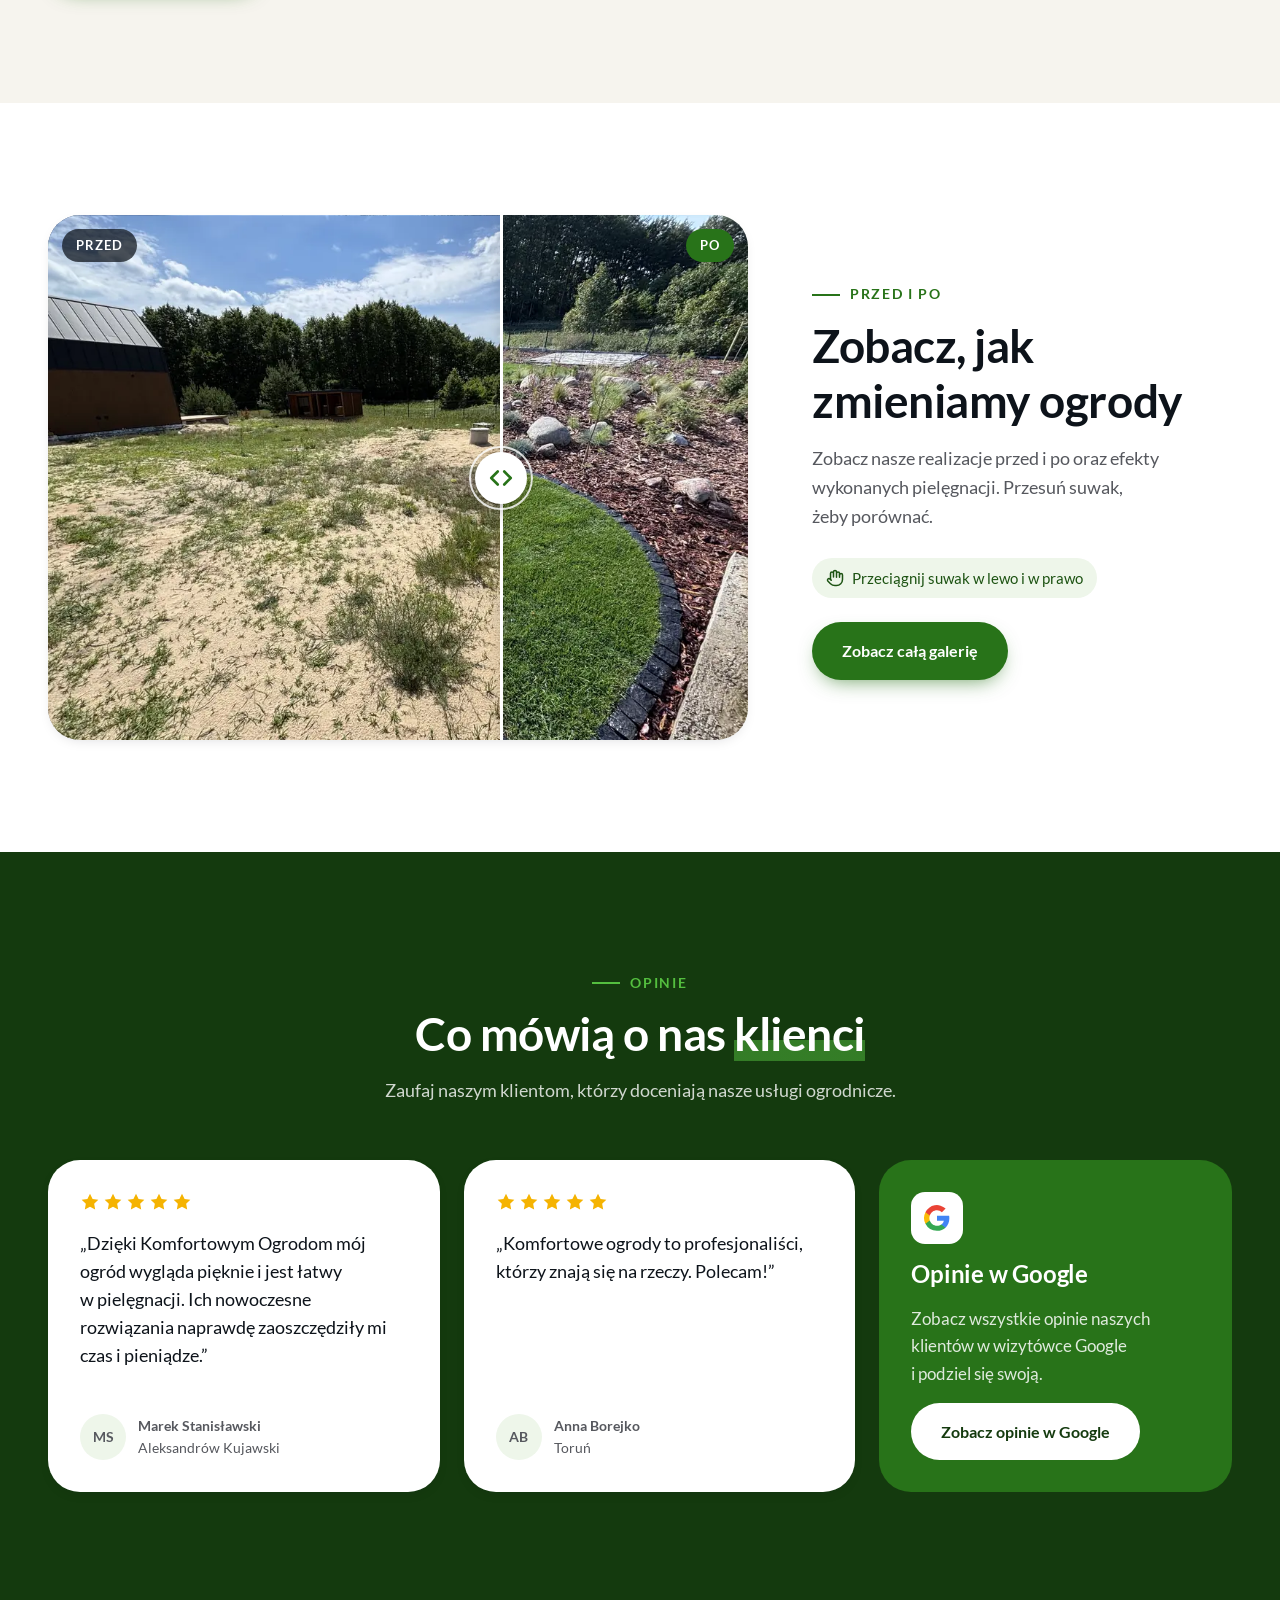
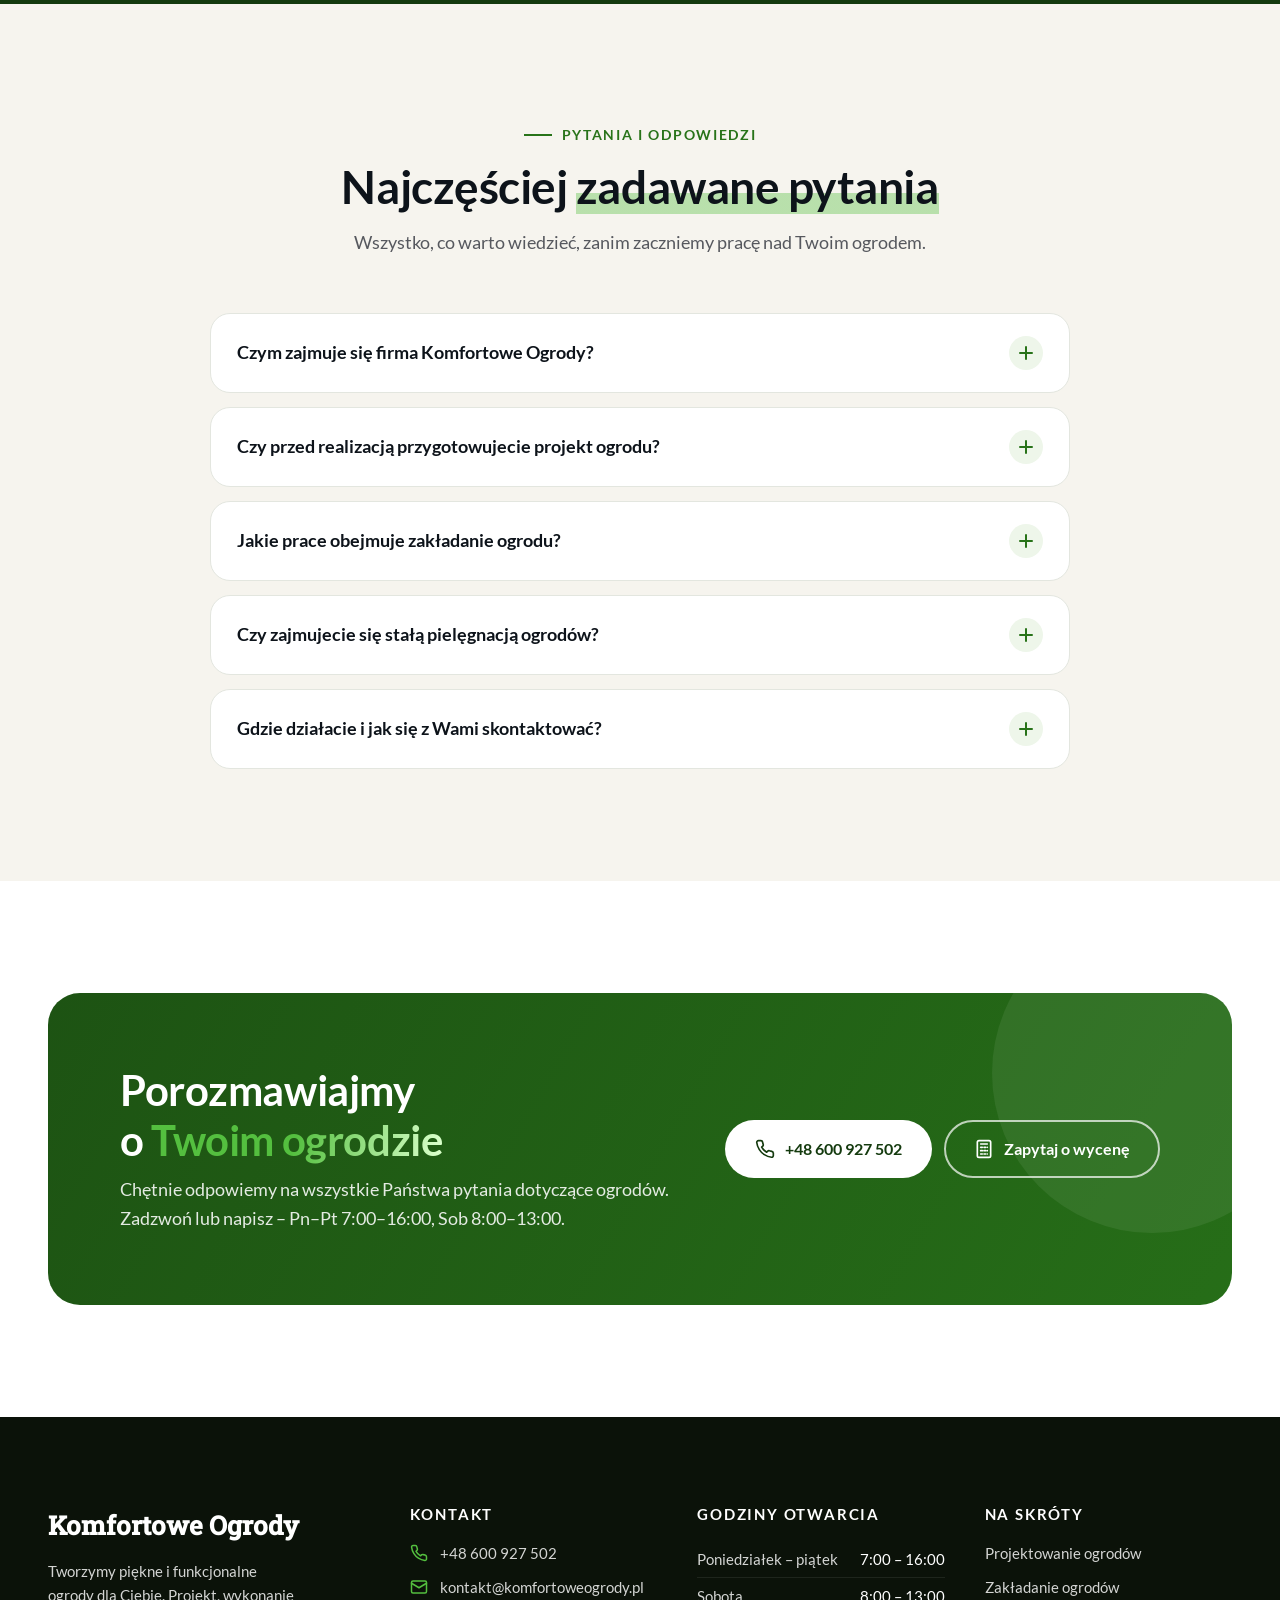
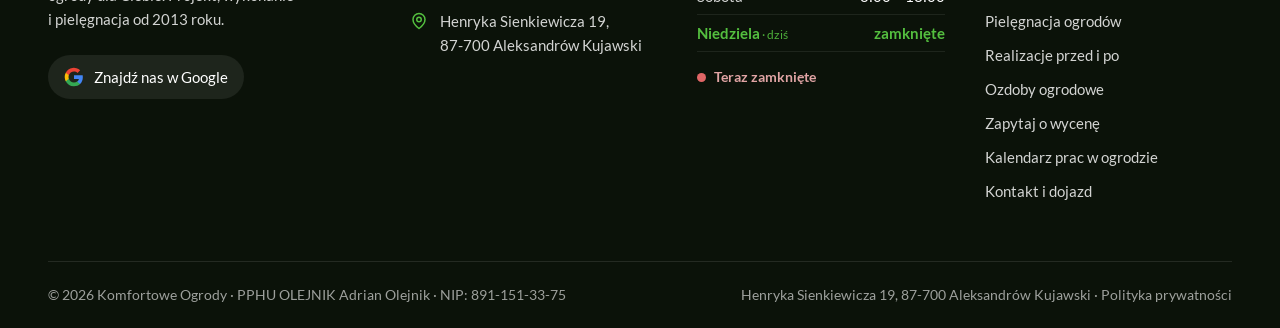
==== commit 3539ae77: "Komfortowe Ogrody: wersjonowanie CSS/JS (koniec starego cache) i 3 kolejne pary przed/po - adresy as" ====
--- a/komfortoweogrody/index.html
+++ b/komfortoweogrody/index.html
@@ -33,9 +33,9 @@
 <link rel="preload" href="assets/fonts/lato-700-latin.woff2" as="font" type="font/woff2" crossorigin>
 <link rel="preload" href="assets/fonts/lato-400-latin.woff2" as="font" type="font/woff2" crossorigin>
 <link rel="preload" as="image" href="assets/img/hero-1440.webp" fetchpriority="high">
-<link rel="stylesheet" href="assets/fonts.css">
-<link rel="stylesheet" href="assets/style.css">
-<script src="assets/main.js" defer></script>
+<link rel="stylesheet" href="assets/fonts.css?v=7f7f3249">
+<link rel="stylesheet" href="assets/style.css?v=43a9be8b">
+<script src="assets/main.js?v=ab2db0c3" defer></script>
 <script type="application/ld+json">
 {
   "@context": "https://schema.org",
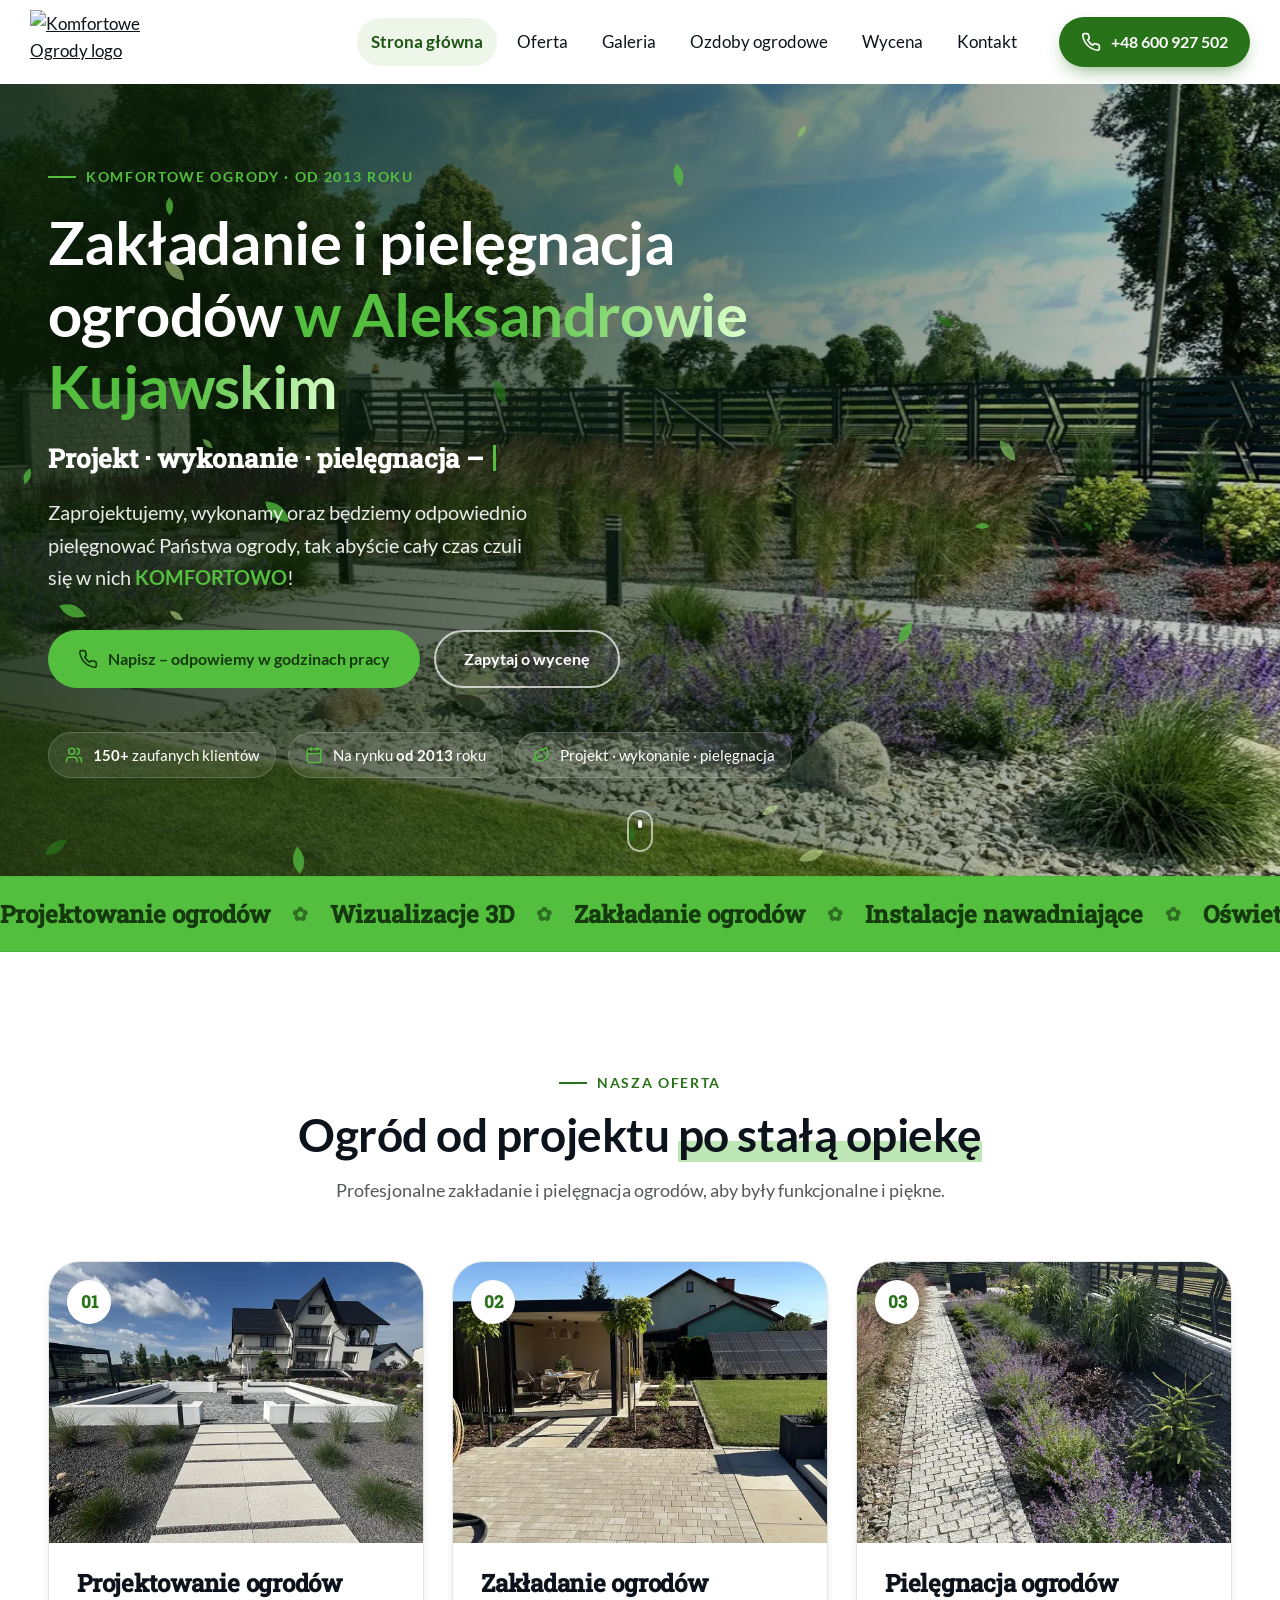
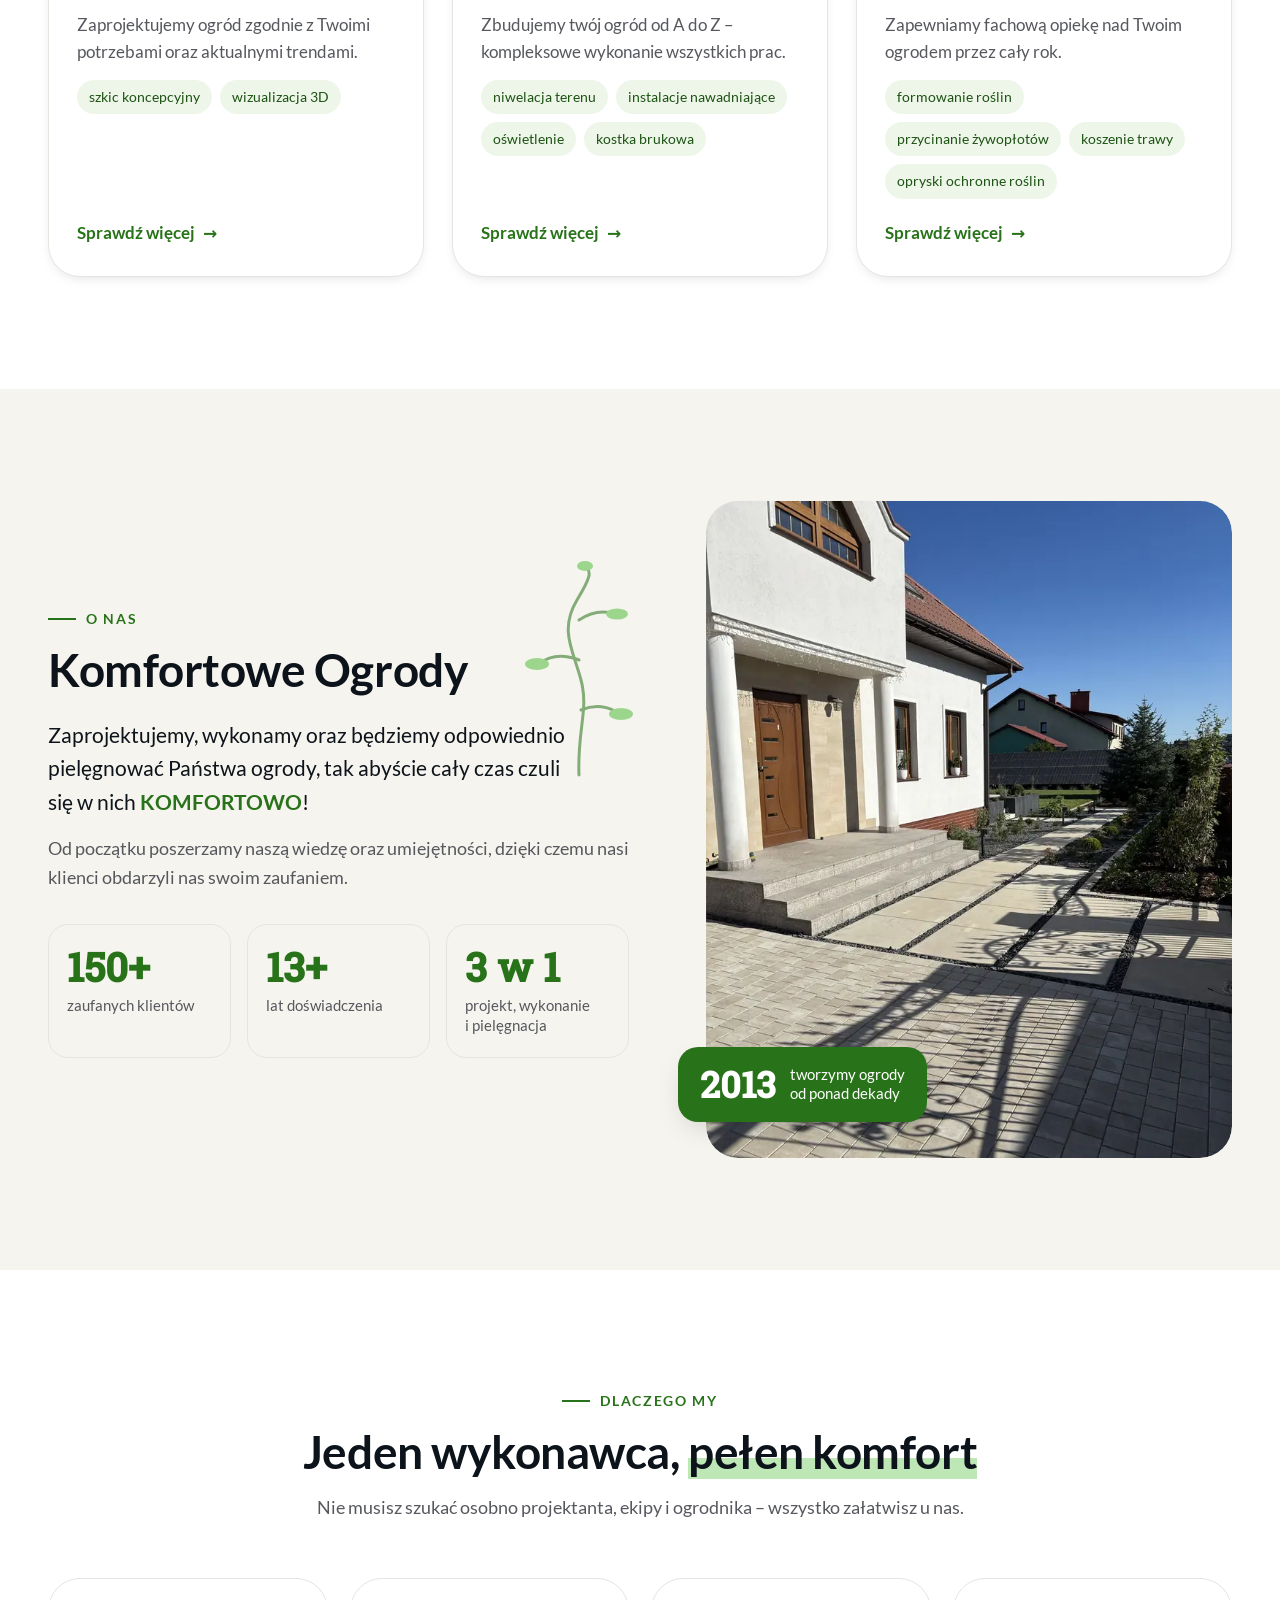
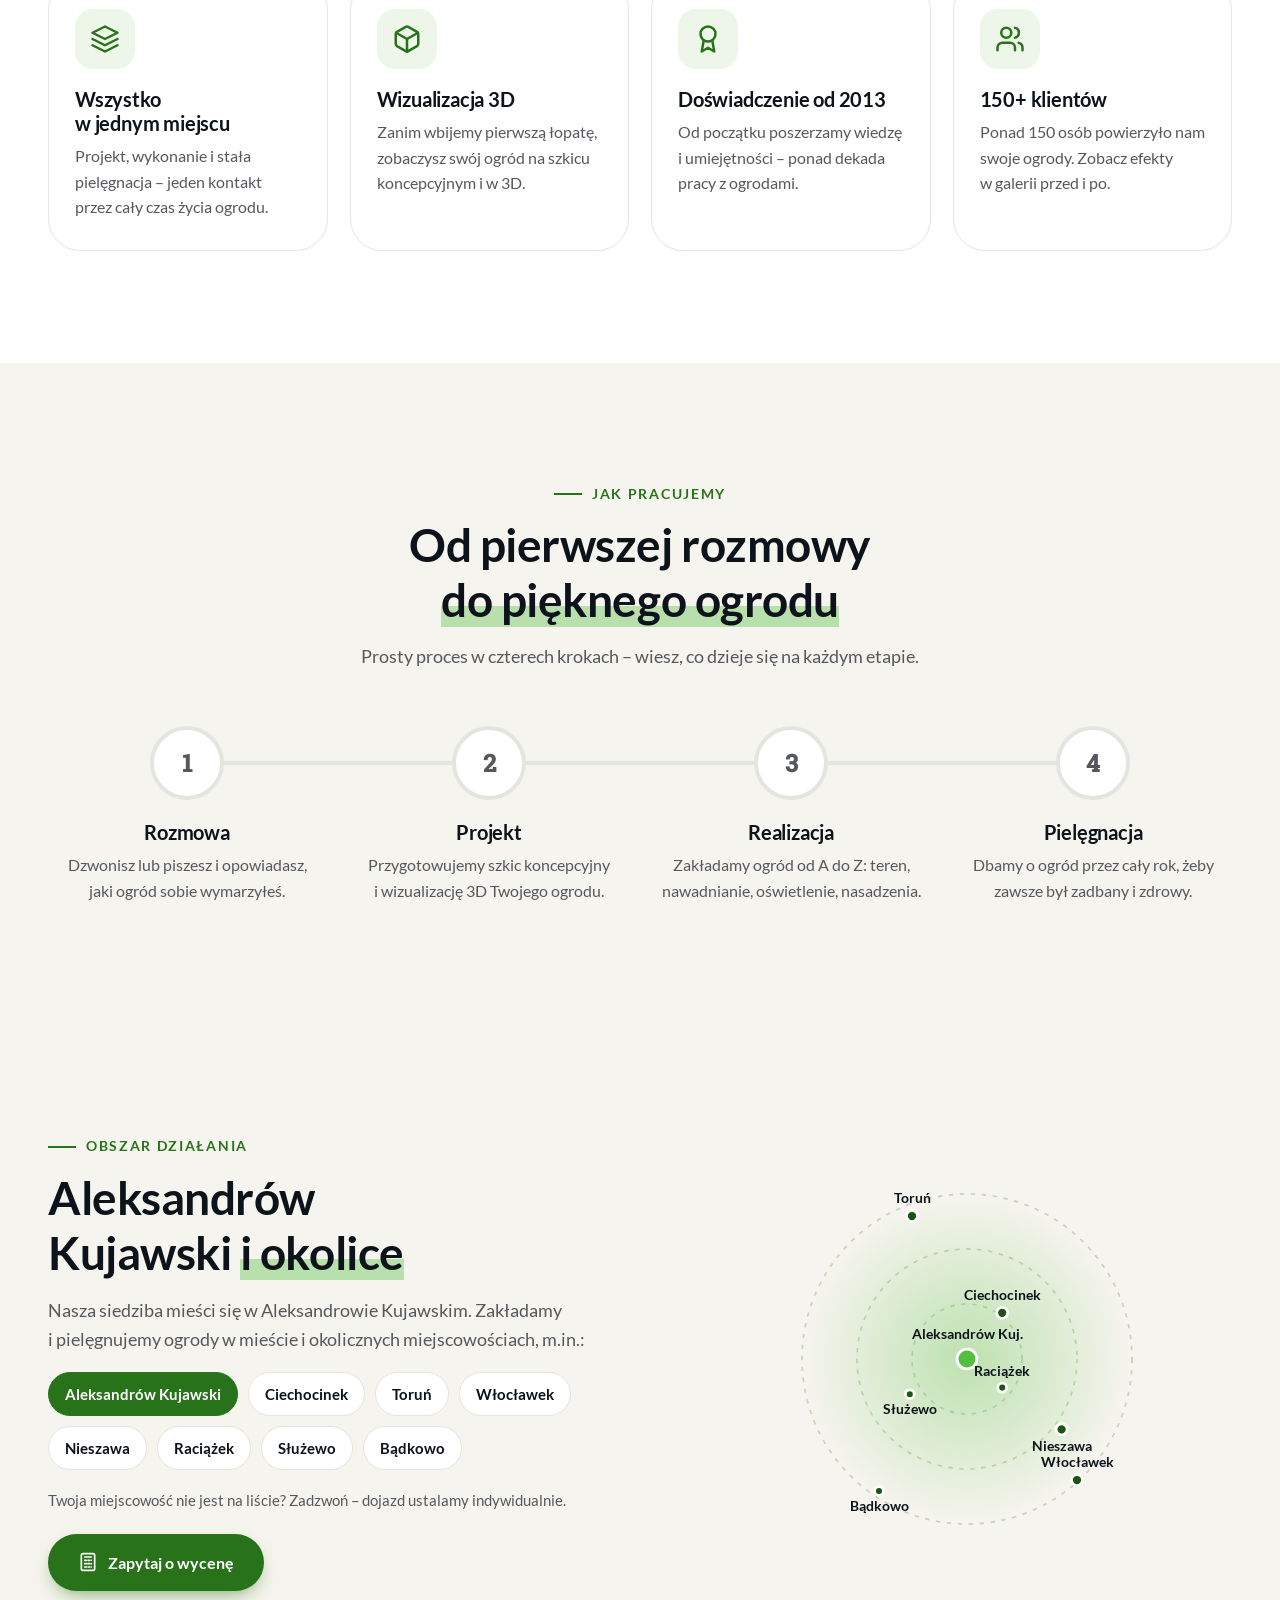
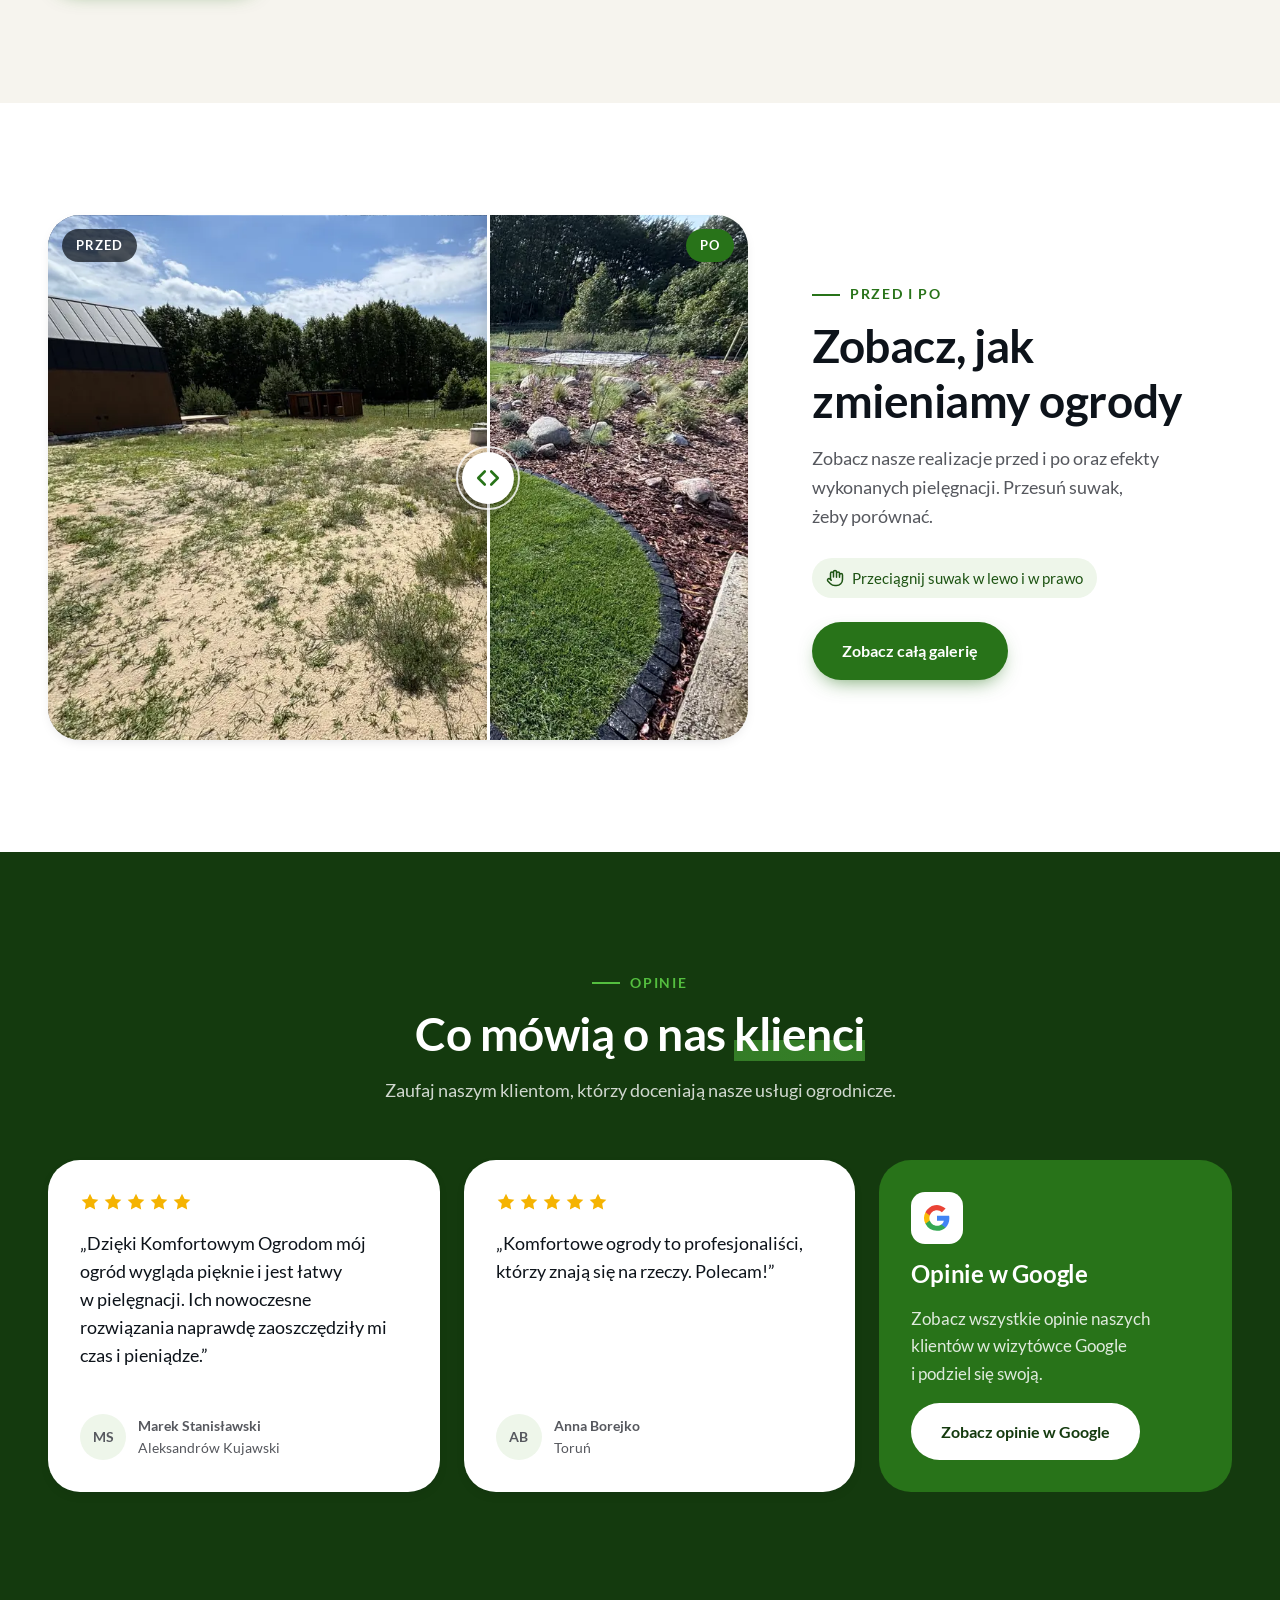
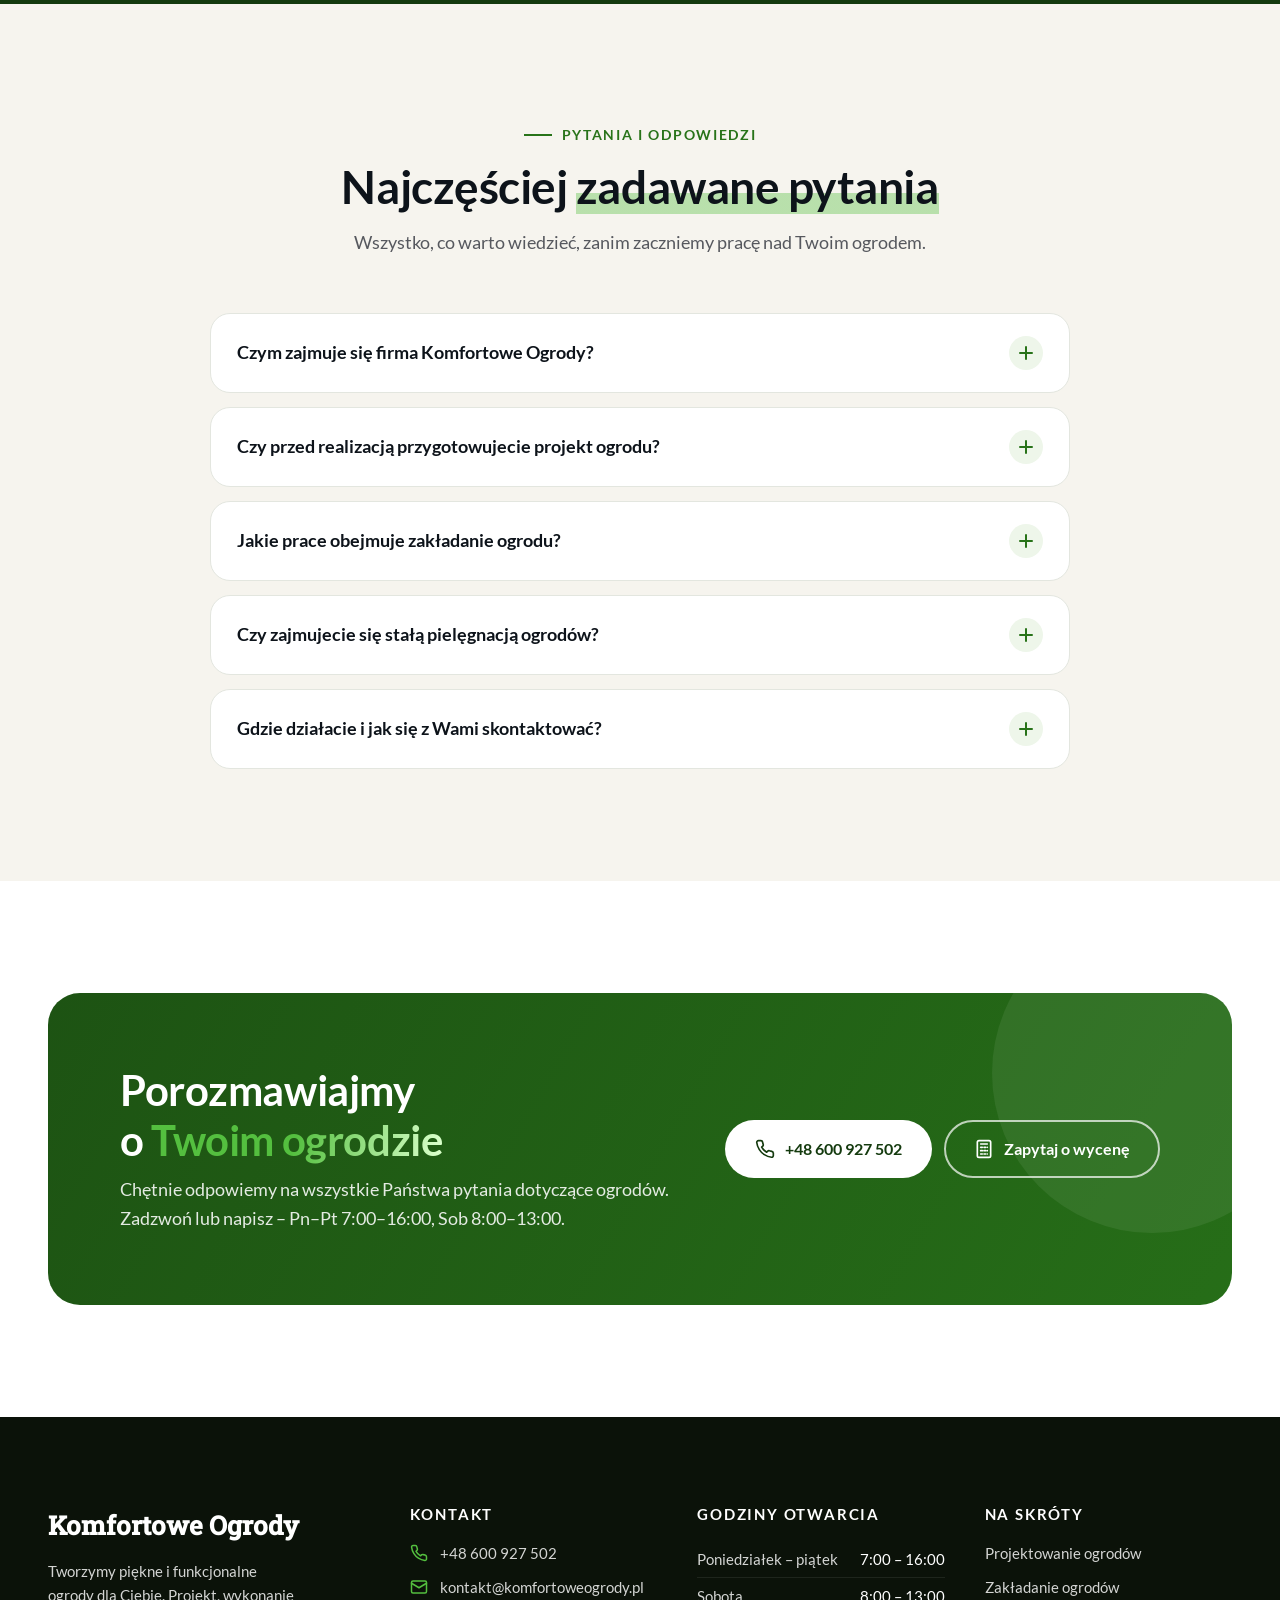
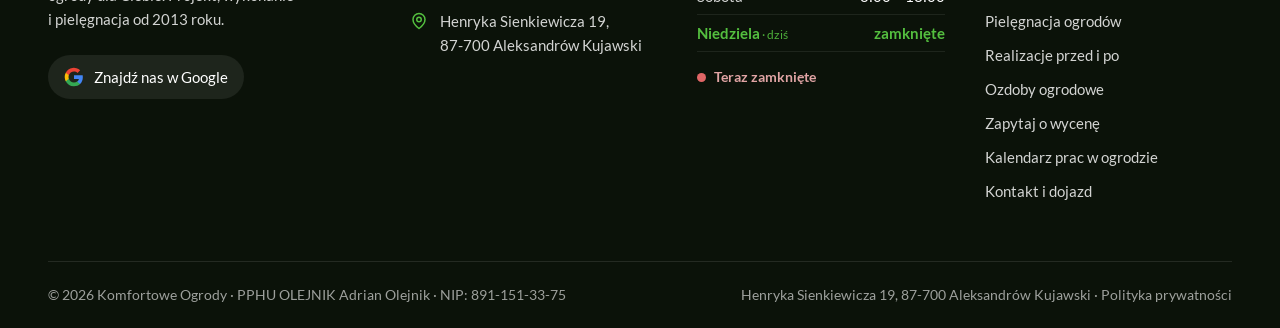
==== commit 4e062337: "Komfortowe Ogrody: nazwy plików CSS/JS z wersją i ikony z własnym rozmiarem - style.css, main.js i f" ====
--- a/komfortoweogrody/index.html
+++ b/komfortoweogrody/index.html
@@ -33,9 +33,9 @@
 <link rel="preload" href="assets/fonts/lato-700-latin.woff2" as="font" type="font/woff2" crossorigin>
 <link rel="preload" href="assets/fonts/lato-400-latin.woff2" as="font" type="font/woff2" crossorigin>
 <link rel="preload" as="image" href="assets/img/hero-1440.webp" fetchpriority="high">
-<link rel="stylesheet" href="assets/fonts.css?v=7f7f3249">
-<link rel="stylesheet" href="assets/style.css?v=43a9be8b">
-<script src="assets/main.js?v=ab2db0c3" defer></script>
+<link rel="stylesheet" href="assets/fonts.7f7f3249.css">
+<link rel="stylesheet" href="assets/style.43a9be8b.css">
+<script src="assets/main.ab2db0c3.js" defer></script>
 <script type="application/ld+json">
 {
   "@context": "https://schema.org",
@@ -261,7 +261,7 @@
         <li><a href="kontakt/">Kontakt</a></li>
       </ul>
     </nav>
-    <a class="btn btn--primary header__cta" href="tel:+48600927502"><svg viewBox="0 0 24 24" fill="none" stroke="currentColor" stroke-width="2" stroke-linecap="round" stroke-linejoin="round" aria-hidden="true"><path d="M22 16.9v3a2 2 0 0 1-2.2 2 19.8 19.8 0 0 1-8.6-3.1 19.5 19.5 0 0 1-6-6A19.8 19.8 0 0 1 2.1 4.2 2 2 0 0 1 4.1 2h3a2 2 0 0 1 2 1.7c.1.9.4 1.8.7 2.7a2 2 0 0 1-.5 2.1L8 9.8a16 16 0 0 0 6 6l1.3-1.3a2 2 0 0 1 2.1-.4c.9.3 1.8.6 2.7.7a2 2 0 0 1 1.7 2z"/></svg><span>+48 600 927 502</span></a>
+    <a class="btn btn--primary header__cta" href="tel:+48600927502"><svg width="20" height="20" viewBox="0 0 24 24" fill="none" stroke="currentColor" stroke-width="2" stroke-linecap="round" stroke-linejoin="round" aria-hidden="true"><path d="M22 16.9v3a2 2 0 0 1-2.2 2 19.8 19.8 0 0 1-8.6-3.1 19.5 19.5 0 0 1-6-6A19.8 19.8 0 0 1 2.1 4.2 2 2 0 0 1 4.1 2h3a2 2 0 0 1 2 1.7c.1.9.4 1.8.7 2.7a2 2 0 0 1-.5 2.1L8 9.8a16 16 0 0 0 6 6l1.3-1.3a2 2 0 0 1 2.1-.4c.9.3 1.8.6 2.7.7a2 2 0 0 1 1.7 2z"/></svg><span>+48 600 927 502</span></a>
     <button class="burger" type="button" aria-controls="menu" aria-expanded="false" aria-label="Otwórz menu"><span></span><span></span><span></span></button>
   </div>
 </header>
@@ -277,13 +277,13 @@
         <p class="hero__rotator">Projekt · wykonanie · pielęgnacja – <span data-rotate='["projektujemy.","zakładamy.","pielęgnujemy.","dbamy o komfort."]'>projektujemy.</span><span class="caret" aria-hidden="true"></span></p>
         <p class="hero__lead">Zaprojektujemy, wykonamy oraz będziemy odpowiednio pielęgnować Państwa ogrody, tak abyście cały czas czuli się w nich <strong>KOMFORTOWO</strong>!</p>
         <div class="hero__actions">
-          <a class="btn btn--lime" href="tel:+48600927502" data-smart-cta data-open="Zadzwoń – jesteśmy dostępni" data-closed="Napisz – odpowiemy w godzinach pracy" data-closed-href="wycena/"><svg viewBox="0 0 24 24" fill="none" stroke="currentColor" stroke-width="2" stroke-linecap="round" stroke-linejoin="round" aria-hidden="true"><path d="M22 16.9v3a2 2 0 0 1-2.2 2 19.8 19.8 0 0 1-8.6-3.1 19.5 19.5 0 0 1-6-6A19.8 19.8 0 0 1 2.1 4.2 2 2 0 0 1 4.1 2h3a2 2 0 0 1 2 1.7c.1.9.4 1.8.7 2.7a2 2 0 0 1-.5 2.1L8 9.8a16 16 0 0 0 6 6l1.3-1.3a2 2 0 0 1 2.1-.4c.9.3 1.8.6 2.7.7a2 2 0 0 1 1.7 2z"/></svg><span>Zadzwoń – jesteśmy dostępni</span></a>
+          <a class="btn btn--lime" href="tel:+48600927502" data-smart-cta data-open="Zadzwoń – jesteśmy dostępni" data-closed="Napisz – odpowiemy w godzinach pracy" data-closed-href="wycena/"><svg width="20" height="20" viewBox="0 0 24 24" fill="none" stroke="currentColor" stroke-width="2" stroke-linecap="round" stroke-linejoin="round" aria-hidden="true"><path d="M22 16.9v3a2 2 0 0 1-2.2 2 19.8 19.8 0 0 1-8.6-3.1 19.5 19.5 0 0 1-6-6A19.8 19.8 0 0 1 2.1 4.2 2 2 0 0 1 4.1 2h3a2 2 0 0 1 2 1.7c.1.9.4 1.8.7 2.7a2 2 0 0 1-.5 2.1L8 9.8a16 16 0 0 0 6 6l1.3-1.3a2 2 0 0 1 2.1-.4c.9.3 1.8.6 2.7.7a2 2 0 0 1 1.7 2z"/></svg><span>Zadzwoń – jesteśmy dostępni</span></a>
           <a class="btn btn--ghost" href="wycena/">Zapytaj o wycenę</a>
         </div>
         <ul class="trust">
-          <li><svg viewBox="0 0 24 24" fill="none" stroke="currentColor" stroke-width="2" stroke-linecap="round" stroke-linejoin="round" aria-hidden="true"><path d="M16 21v-2a4 4 0 0 0-4-4H6a4 4 0 0 0-4 4v2"/><circle cx="9" cy="7" r="4"/><path d="M22 21v-2a4 4 0 0 0-3-3.9M16 3.1a4 4 0 0 1 0 7.8"/></svg><span><b>150+</b> zaufanych klientów</span></li>
-          <li><svg viewBox="0 0 24 24" fill="none" stroke="currentColor" stroke-width="2" stroke-linecap="round" stroke-linejoin="round" aria-hidden="true"><rect x="3" y="4" width="18" height="18" rx="2"/><path d="M16 2v4M8 2v4M3 10h18"/></svg><span>Na rynku <b>od 2013</b> roku</span></li>
-          <li><svg viewBox="0 0 24 24" fill="none" stroke="currentColor" stroke-width="2" stroke-linecap="round" stroke-linejoin="round" aria-hidden="true"><path d="M11 20A7 7 0 0 1 9.8 6.1C15.5 5 17 4.5 19 2c1 2 2 4.2 2 8 0 5.5-4.8 10-10 10z"/><path d="M2 21c0-3 1.9-5.4 5.2-6.1C9.6 14.4 12 13 13 12"/></svg><span>Projekt · wykonanie · pielęgnacja</span></li>
+          <li><svg width="20" height="20" viewBox="0 0 24 24" fill="none" stroke="currentColor" stroke-width="2" stroke-linecap="round" stroke-linejoin="round" aria-hidden="true"><path d="M16 21v-2a4 4 0 0 0-4-4H6a4 4 0 0 0-4 4v2"/><circle cx="9" cy="7" r="4"/><path d="M22 21v-2a4 4 0 0 0-3-3.9M16 3.1a4 4 0 0 1 0 7.8"/></svg><span><b>150+</b> zaufanych klientów</span></li>
+          <li><svg width="20" height="20" viewBox="0 0 24 24" fill="none" stroke="currentColor" stroke-width="2" stroke-linecap="round" stroke-linejoin="round" aria-hidden="true"><rect x="3" y="4" width="18" height="18" rx="2"/><path d="M16 2v4M8 2v4M3 10h18"/></svg><span>Na rynku <b>od 2013</b> roku</span></li>
+          <li><svg width="20" height="20" viewBox="0 0 24 24" fill="none" stroke="currentColor" stroke-width="2" stroke-linecap="round" stroke-linejoin="round" aria-hidden="true"><path d="M11 20A7 7 0 0 1 9.8 6.1C15.5 5 17 4.5 19 2c1 2 2 4.2 2 8 0 5.5-4.8 10-10 10z"/><path d="M2 21c0-3 1.9-5.4 5.2-6.1C9.6 14.4 12 13 13 12"/></svg><span>Projekt · wykonanie · pielęgnacja</span></li>
         </ul>
       </div>
     </div>
@@ -368,10 +368,10 @@
         <p>Nie musisz szukać osobno projektanta, ekipy i ogrodnika – wszystko załatwisz u nas.</p>
       </div>
       <div class="benefits" data-stagger>
-        <div class="benefit spot"><span class="ico"><svg viewBox="0 0 24 24" fill="none" stroke="currentColor" stroke-width="2" stroke-linecap="round" stroke-linejoin="round" aria-hidden="true"><path d="m12 2 10 5-10 5L2 7z"/><path d="m2 17 10 5 10-5M2 12l10 5 10-5"/></svg></span><h3>Wszystko w jednym miejscu</h3><p>Projekt, wykonanie i stała pielęgnacja – jeden kontakt przez cały czas życia ogrodu.</p></div>
-        <div class="benefit spot"><span class="ico"><svg viewBox="0 0 24 24" fill="none" stroke="currentColor" stroke-width="2" stroke-linecap="round" stroke-linejoin="round" aria-hidden="true"><path d="M21 16V8a2 2 0 0 0-1-1.7l-7-4a2 2 0 0 0-2 0l-7 4A2 2 0 0 0 3 8v8a2 2 0 0 0 1 1.7l7 4a2 2 0 0 0 2 0l7-4a2 2 0 0 0 1-1.7z"/><path d="M3.3 7 12 12l8.7-5M12 22V12"/></svg></span><h3>Wizualizacja 3D</h3><p>Zanim wbijemy pierwszą łopatę, zobaczysz swój ogród na szkicu koncepcyjnym i w 3D.</p></div>
-        <div class="benefit spot"><span class="ico"><svg viewBox="0 0 24 24" fill="none" stroke="currentColor" stroke-width="2" stroke-linecap="round" stroke-linejoin="round" aria-hidden="true"><circle cx="12" cy="8" r="6"/><path d="M15.5 13.5 17 22l-5-3-5 3 1.5-8.5"/></svg></span><h3>Doświadczenie od 2013</h3><p>Od początku poszerzamy wiedzę i umiejętności – ponad dekada pracy z ogrodami.</p></div>
-        <div class="benefit spot"><span class="ico"><svg viewBox="0 0 24 24" fill="none" stroke="currentColor" stroke-width="2" stroke-linecap="round" stroke-linejoin="round" aria-hidden="true"><path d="M16 21v-2a4 4 0 0 0-4-4H6a4 4 0 0 0-4 4v2"/><circle cx="9" cy="7" r="4"/><path d="M22 21v-2a4 4 0 0 0-3-3.9M16 3.1a4 4 0 0 1 0 7.8"/></svg></span><h3>150+ klientów</h3><p>Ponad 150 osób powierzyło nam swoje ogrody. Zobacz efekty w galerii przed i po.</p></div>
+        <div class="benefit spot"><span class="ico"><svg width="20" height="20" viewBox="0 0 24 24" fill="none" stroke="currentColor" stroke-width="2" stroke-linecap="round" stroke-linejoin="round" aria-hidden="true"><path d="m12 2 10 5-10 5L2 7z"/><path d="m2 17 10 5 10-5M2 12l10 5 10-5"/></svg></span><h3>Wszystko w jednym miejscu</h3><p>Projekt, wykonanie i stała pielęgnacja – jeden kontakt przez cały czas życia ogrodu.</p></div>
+        <div class="benefit spot"><span class="ico"><svg width="20" height="20" viewBox="0 0 24 24" fill="none" stroke="currentColor" stroke-width="2" stroke-linecap="round" stroke-linejoin="round" aria-hidden="true"><path d="M21 16V8a2 2 0 0 0-1-1.7l-7-4a2 2 0 0 0-2 0l-7 4A2 2 0 0 0 3 8v8a2 2 0 0 0 1 1.7l7 4a2 2 0 0 0 2 0l7-4a2 2 0 0 0 1-1.7z"/><path d="M3.3 7 12 12l8.7-5M12 22V12"/></svg></span><h3>Wizualizacja 3D</h3><p>Zanim wbijemy pierwszą łopatę, zobaczysz swój ogród na szkicu koncepcyjnym i w 3D.</p></div>
+        <div class="benefit spot"><span class="ico"><svg width="20" height="20" viewBox="0 0 24 24" fill="none" stroke="currentColor" stroke-width="2" stroke-linecap="round" stroke-linejoin="round" aria-hidden="true"><circle cx="12" cy="8" r="6"/><path d="M15.5 13.5 17 22l-5-3-5 3 1.5-8.5"/></svg></span><h3>Doświadczenie od 2013</h3><p>Od początku poszerzamy wiedzę i umiejętności – ponad dekada pracy z ogrodami.</p></div>
+        <div class="benefit spot"><span class="ico"><svg width="20" height="20" viewBox="0 0 24 24" fill="none" stroke="currentColor" stroke-width="2" stroke-linecap="round" stroke-linejoin="round" aria-hidden="true"><path d="M16 21v-2a4 4 0 0 0-4-4H6a4 4 0 0 0-4 4v2"/><circle cx="9" cy="7" r="4"/><path d="M22 21v-2a4 4 0 0 0-3-3.9M16 3.1a4 4 0 0 1 0 7.8"/></svg></span><h3>150+ klientów</h3><p>Ponad 150 osób powierzyło nam swoje ogrody. Zobacz efekty w galerii przed i po.</p></div>
       </div>
     </div>
   </section>
@@ -400,10 +400,10 @@
         <p>Nasza siedziba mieści się w Aleksandrowie Kujawskim. Zakładamy i pielęgnujemy ogrody w mieście i okolicznych miejscowościach, m.in.:</p>
         <ul class="area__list" data-stagger><li class="is-hq">Aleksandrów Kujawski</li><li>Ciechocinek</li><li>Toruń</li><li>Włocławek</li><li>Nieszawa</li><li>Raciążek</li><li>Służewo</li><li>Bądkowo</li></ul>
         <p class="area__note">Twoja miejscowość nie jest na liście? Zadzwoń – dojazd ustalamy indywidualnie.</p>
-        <a class="btn btn--primary" href="wycena/"><svg viewBox="0 0 24 24" fill="none" stroke="currentColor" stroke-width="2" stroke-linecap="round" stroke-linejoin="round" aria-hidden="true"><rect x="4" y="2" width="16" height="20" rx="2"/><path d="M8 6h8M8 10h2M12 10h2M16 10h0M8 14h2M12 14h2M16 14h0M8 18h2M12 18h2M16 18h0"/></svg>Zapytaj o wycenę</a>
+        <a class="btn btn--primary" href="wycena/"><svg width="20" height="20" viewBox="0 0 24 24" fill="none" stroke="currentColor" stroke-width="2" stroke-linecap="round" stroke-linejoin="round" aria-hidden="true"><rect x="4" y="2" width="16" height="20" rx="2"/><path d="M8 6h8M8 10h2M12 10h2M16 10h0M8 14h2M12 14h2M16 14h0M8 18h2M12 18h2M16 18h0"/></svg>Zapytaj o wycenę</a>
       </div>
       <div class="area__map reveal" aria-hidden="true">
-        <svg viewBox="0 0 400 400"><defs><radialGradient id="rg" cx="50%" cy="50%"><stop offset="0" stop-color="#54bf3f" stop-opacity=".35"/><stop offset="1" stop-color="#54bf3f" stop-opacity="0"/></radialGradient></defs>
+        <svg viewBox="0 0 400 400" width="400" height="400"><defs><radialGradient id="rg" cx="50%" cy="50%"><stop offset="0" stop-color="#54bf3f" stop-opacity=".35"/><stop offset="1" stop-color="#54bf3f" stop-opacity="0"/></radialGradient></defs>
           <circle class="ring" cx="200" cy="200" r="150"/><circle class="ring" cx="200" cy="200" r="100"/><circle class="ring" cx="200" cy="200" r="50"/>
           <circle cx="200" cy="200" r="150" fill="url(#rg)"/>
           <g class="pins">
@@ -430,7 +430,7 @@
             <span class="ba__label ba__label--before">PRZED</span>
             <span class="ba__label ba__label--after">PO</span>
             <span class="ba__line"></span>
-            <span class="ba__handle"><svg viewBox="0 0 24 24" fill="none" stroke="currentColor" stroke-width="2.4" stroke-linecap="round" stroke-linejoin="round" aria-hidden="true"><path d="m9 6-6 6 6 6M15 6l6 6-6 6"/></svg></span>
+            <span class="ba__handle"><svg width="20" height="20" viewBox="0 0 24 24" fill="none" stroke="currentColor" stroke-width="2.4" stroke-linecap="round" stroke-linejoin="round" aria-hidden="true"><path d="m9 6-6 6 6 6M15 6l6 6-6 6"/></svg></span>
             <input class="ba__range" type="range" min="0" max="100" value="50" aria-label="Porównanie przed i po – Trawnik z falistymi rabatami">
           </div>
       </div>
@@ -438,7 +438,7 @@
         <span class="eyebrow eyebrow--dark">Przed i po</span>
         <h2>Zobacz, jak zmieniamy ogrody</h2>
         <p>Zobacz nasze realizacje przed i po oraz efekty wykonanych pielęgnacji. Przesuń suwak, żeby porównać.</p>
-        <span class="hint"><svg viewBox="0 0 24 24" fill="none" stroke="currentColor" stroke-width="2" stroke-linecap="round" stroke-linejoin="round" aria-hidden="true"><path d="M18 11V6a2 2 0 0 0-4 0v5M14 10V4a2 2 0 0 0-4 0v6M10 10.5V6a2 2 0 0 0-4 0v8"/><path d="M18 8a2 2 0 1 1 4 0v6a8 8 0 0 1-8 8h-2c-2.8 0-4.5-.9-6-2.4l-3.6-3.6a2 2 0 0 1 2.8-2.8L7 15"/></svg>Przeciągnij suwak w lewo i w prawo</span>
+        <span class="hint"><svg width="20" height="20" viewBox="0 0 24 24" fill="none" stroke="currentColor" stroke-width="2" stroke-linecap="round" stroke-linejoin="round" aria-hidden="true"><path d="M18 11V6a2 2 0 0 0-4 0v5M14 10V4a2 2 0 0 0-4 0v6M10 10.5V6a2 2 0 0 0-4 0v8"/><path d="M18 8a2 2 0 1 1 4 0v6a8 8 0 0 1-8 8h-2c-2.8 0-4.5-.9-6-2.4l-3.6-3.6a2 2 0 0 1 2.8-2.8L7 15"/></svg>Przeciągnij suwak w lewo i w prawo</span>
         <div><a class="btn btn--primary" href="galeria/">Zobacz całą galerię</a></div>
       </div>
     </div>
@@ -453,17 +453,17 @@
       </div>
       <div class="reviews" data-stagger>
         <figure class="review spot">
-          <div class="stars" role="img" aria-label="Ocena 5 na 5"><svg viewBox="0 0 24 24" fill="currentColor" aria-hidden="true"><path d="m12 2 3.1 6.3 6.9 1-5 4.9 1.2 6.8L12 17.8 5.8 21l1.2-6.8-5-4.9 6.9-1z"/></svg><svg viewBox="0 0 24 24" fill="currentColor" aria-hidden="true"><path d="m12 2 3.1 6.3 6.9 1-5 4.9 1.2 6.8L12 17.8 5.8 21l1.2-6.8-5-4.9 6.9-1z"/></svg><svg viewBox="0 0 24 24" fill="currentColor" aria-hidden="true"><path d="m12 2 3.1 6.3 6.9 1-5 4.9 1.2 6.8L12 17.8 5.8 21l1.2-6.8-5-4.9 6.9-1z"/></svg><svg viewBox="0 0 24 24" fill="currentColor" aria-hidden="true"><path d="m12 2 3.1 6.3 6.9 1-5 4.9 1.2 6.8L12 17.8 5.8 21l1.2-6.8-5-4.9 6.9-1z"/></svg><svg viewBox="0 0 24 24" fill="currentColor" aria-hidden="true"><path d="m12 2 3.1 6.3 6.9 1-5 4.9 1.2 6.8L12 17.8 5.8 21l1.2-6.8-5-4.9 6.9-1z"/></svg></div>
+          <div class="stars" role="img" aria-label="Ocena 5 na 5"><svg width="20" height="20" viewBox="0 0 24 24" fill="currentColor" aria-hidden="true"><path d="m12 2 3.1 6.3 6.9 1-5 4.9 1.2 6.8L12 17.8 5.8 21l1.2-6.8-5-4.9 6.9-1z"/></svg><svg width="20" height="20" viewBox="0 0 24 24" fill="currentColor" aria-hidden="true"><path d="m12 2 3.1 6.3 6.9 1-5 4.9 1.2 6.8L12 17.8 5.8 21l1.2-6.8-5-4.9 6.9-1z"/></svg><svg width="20" height="20" viewBox="0 0 24 24" fill="currentColor" aria-hidden="true"><path d="m12 2 3.1 6.3 6.9 1-5 4.9 1.2 6.8L12 17.8 5.8 21l1.2-6.8-5-4.9 6.9-1z"/></svg><svg width="20" height="20" viewBox="0 0 24 24" fill="currentColor" aria-hidden="true"><path d="m12 2 3.1 6.3 6.9 1-5 4.9 1.2 6.8L12 17.8 5.8 21l1.2-6.8-5-4.9 6.9-1z"/></svg><svg width="20" height="20" viewBox="0 0 24 24" fill="currentColor" aria-hidden="true"><path d="m12 2 3.1 6.3 6.9 1-5 4.9 1.2 6.8L12 17.8 5.8 21l1.2-6.8-5-4.9 6.9-1z"/></svg></div>
           <blockquote>„Dzięki Komfortowym Ogrodom mój ogród wygląda pięknie i jest łatwy w pielęgnacji. Ich nowoczesne rozwiązania naprawdę zaoszczędziły mi czas i pieniądze.”</blockquote>
           <figcaption><span class="avatar" aria-hidden="true">MS</span><span><b>Marek Stanisławski</b><span>Aleksandrów Kujawski</span></span></figcaption>
         </figure>
         <figure class="review spot">
-          <div class="stars" role="img" aria-label="Ocena 5 na 5"><svg viewBox="0 0 24 24" fill="currentColor" aria-hidden="true"><path d="m12 2 3.1 6.3 6.9 1-5 4.9 1.2 6.8L12 17.8 5.8 21l1.2-6.8-5-4.9 6.9-1z"/></svg><svg viewBox="0 0 24 24" fill="currentColor" aria-hidden="true"><path d="m12 2 3.1 6.3 6.9 1-5 4.9 1.2 6.8L12 17.8 5.8 21l1.2-6.8-5-4.9 6.9-1z"/></svg><svg viewBox="0 0 24 24" fill="currentColor" aria-hidden="true"><path d="m12 2 3.1 6.3 6.9 1-5 4.9 1.2 6.8L12 17.8 5.8 21l1.2-6.8-5-4.9 6.9-1z"/></svg><svg viewBox="0 0 24 24" fill="currentColor" aria-hidden="true"><path d="m12 2 3.1 6.3 6.9 1-5 4.9 1.2 6.8L12 17.8 5.8 21l1.2-6.8-5-4.9 6.9-1z"/></svg><svg viewBox="0 0 24 24" fill="currentColor" aria-hidden="true"><path d="m12 2 3.1 6.3 6.9 1-5 4.9 1.2 6.8L12 17.8 5.8 21l1.2-6.8-5-4.9 6.9-1z"/></svg></div>
+          <div class="stars" role="img" aria-label="Ocena 5 na 5"><svg width="20" height="20" viewBox="0 0 24 24" fill="currentColor" aria-hidden="true"><path d="m12 2 3.1 6.3 6.9 1-5 4.9 1.2 6.8L12 17.8 5.8 21l1.2-6.8-5-4.9 6.9-1z"/></svg><svg width="20" height="20" viewBox="0 0 24 24" fill="currentColor" aria-hidden="true"><path d="m12 2 3.1 6.3 6.9 1-5 4.9 1.2 6.8L12 17.8 5.8 21l1.2-6.8-5-4.9 6.9-1z"/></svg><svg width="20" height="20" viewBox="0 0 24 24" fill="currentColor" aria-hidden="true"><path d="m12 2 3.1 6.3 6.9 1-5 4.9 1.2 6.8L12 17.8 5.8 21l1.2-6.8-5-4.9 6.9-1z"/></svg><svg width="20" height="20" viewBox="0 0 24 24" fill="currentColor" aria-hidden="true"><path d="m12 2 3.1 6.3 6.9 1-5 4.9 1.2 6.8L12 17.8 5.8 21l1.2-6.8-5-4.9 6.9-1z"/></svg><svg width="20" height="20" viewBox="0 0 24 24" fill="currentColor" aria-hidden="true"><path d="m12 2 3.1 6.3 6.9 1-5 4.9 1.2 6.8L12 17.8 5.8 21l1.2-6.8-5-4.9 6.9-1z"/></svg></div>
           <blockquote>„Komfortowe ogrody to profesjonaliści, którzy znają się na rzeczy. Polecam!”</blockquote>
           <figcaption><span class="avatar" aria-hidden="true">AB</span><span><b>Anna Borejko</b><span>Toruń</span></span></figcaption>
         </figure>
         <div class="review-cta">
-          <span class="g"><svg viewBox="0 0 24 24" aria-hidden="true"><path fill="#4285F4" d="M22.6 12.3c0-.8-.1-1.5-.2-2.3H12v4.3h5.9a5 5 0 0 1-2.2 3.3v2.8h3.6c2.1-1.9 3.3-4.8 3.3-8.1z"/><path fill="#34A853" d="M12 23c3 0 5.5-1 7.3-2.7l-3.6-2.8c-1 .7-2.2 1.1-3.7 1.1-2.9 0-5.3-1.9-6.2-4.5H2.1v2.9A11 11 0 0 0 12 23z"/><path fill="#FBBC05" d="M5.8 14.1a6.6 6.6 0 0 1 0-4.2V7H2.1a11 11 0 0 0 0 10z"/><path fill="#EA4335" d="M12 5.4c1.6 0 3.1.6 4.2 1.7l3.2-3.2A11 11 0 0 0 2.1 7l3.7 2.9C6.7 7.3 9.1 5.4 12 5.4z"/></svg></span>
+          <span class="g"><svg width="20" height="20" viewBox="0 0 24 24" aria-hidden="true"><path fill="#4285F4" d="M22.6 12.3c0-.8-.1-1.5-.2-2.3H12v4.3h5.9a5 5 0 0 1-2.2 3.3v2.8h3.6c2.1-1.9 3.3-4.8 3.3-8.1z"/><path fill="#34A853" d="M12 23c3 0 5.5-1 7.3-2.7l-3.6-2.8c-1 .7-2.2 1.1-3.7 1.1-2.9 0-5.3-1.9-6.2-4.5H2.1v2.9A11 11 0 0 0 12 23z"/><path fill="#FBBC05" d="M5.8 14.1a6.6 6.6 0 0 1 0-4.2V7H2.1a11 11 0 0 0 0 10z"/><path fill="#EA4335" d="M12 5.4c1.6 0 3.1.6 4.2 1.7l3.2-3.2A11 11 0 0 0 2.1 7l3.7 2.9C6.7 7.3 9.1 5.4 12 5.4z"/></svg></span>
           <h3>Opinie w Google</h3>
           <p>Zobacz wszystkie opinie naszych klientów w wizytówce Google i podziel się swoją.</p>
           <a class="btn btn--white" href="https://maps.google.com/?cid=8841425791970558141" target="_blank" rel="noopener">Zobacz opinie w Google</a>
@@ -498,8 +498,8 @@
           <p>Chętnie odpowiemy na wszystkie Państwa pytania dotyczące ogrodów. Zadzwoń lub napisz – Pn–Pt 7:00–16:00, Sob 8:00–13:00.</p>
         </div>
         <div class="cta-band__actions">
-          <a class="btn btn--white" href="tel:+48600927502"><svg viewBox="0 0 24 24" fill="none" stroke="currentColor" stroke-width="2" stroke-linecap="round" stroke-linejoin="round" aria-hidden="true"><path d="M22 16.9v3a2 2 0 0 1-2.2 2 19.8 19.8 0 0 1-8.6-3.1 19.5 19.5 0 0 1-6-6A19.8 19.8 0 0 1 2.1 4.2 2 2 0 0 1 4.1 2h3a2 2 0 0 1 2 1.7c.1.9.4 1.8.7 2.7a2 2 0 0 1-.5 2.1L8 9.8a16 16 0 0 0 6 6l1.3-1.3a2 2 0 0 1 2.1-.4c.9.3 1.8.6 2.7.7a2 2 0 0 1 1.7 2z"/></svg>+48 600 927 502</a>
-          <a class="btn btn--ghost" href="wycena/"><svg viewBox="0 0 24 24" fill="none" stroke="currentColor" stroke-width="2" stroke-linecap="round" stroke-linejoin="round" aria-hidden="true"><rect x="4" y="2" width="16" height="20" rx="2"/><path d="M8 6h8M8 10h2M12 10h2M16 10h0M8 14h2M12 14h2M16 14h0M8 18h2M12 18h2M16 18h0"/></svg>Zapytaj o wycenę</a>
+          <a class="btn btn--white" href="tel:+48600927502"><svg width="20" height="20" viewBox="0 0 24 24" fill="none" stroke="currentColor" stroke-width="2" stroke-linecap="round" stroke-linejoin="round" aria-hidden="true"><path d="M22 16.9v3a2 2 0 0 1-2.2 2 19.8 19.8 0 0 1-8.6-3.1 19.5 19.5 0 0 1-6-6A19.8 19.8 0 0 1 2.1 4.2 2 2 0 0 1 4.1 2h3a2 2 0 0 1 2 1.7c.1.9.4 1.8.7 2.7a2 2 0 0 1-.5 2.1L8 9.8a16 16 0 0 0 6 6l1.3-1.3a2 2 0 0 1 2.1-.4c.9.3 1.8.6 2.7.7a2 2 0 0 1 1.7 2z"/></svg>+48 600 927 502</a>
+          <a class="btn btn--ghost" href="wycena/"><svg width="20" height="20" viewBox="0 0 24 24" fill="none" stroke="currentColor" stroke-width="2" stroke-linecap="round" stroke-linejoin="round" aria-hidden="true"><rect x="4" y="2" width="16" height="20" rx="2"/><path d="M8 6h8M8 10h2M12 10h2M16 10h0M8 14h2M12 14h2M16 14h0M8 18h2M12 18h2M16 18h0"/></svg>Zapytaj o wycenę</a>
         </div>
       </div>
     </div>
@@ -511,14 +511,14 @@
       <div class="footer__brand">
         <span class="name">Komfortowe Ogrody</span>
         <p>Tworzymy piękne i funkcjonalne ogrody dla Ciebie. Projekt, wykonanie i pielęgnacja od 2013 roku.</p>
-        <a class="gbtn" href="https://maps.google.com/?cid=8841425791970558141" target="_blank" rel="noopener"><svg viewBox="0 0 24 24" aria-hidden="true"><path fill="#4285F4" d="M22.6 12.3c0-.8-.1-1.5-.2-2.3H12v4.3h5.9a5 5 0 0 1-2.2 3.3v2.8h3.6c2.1-1.9 3.3-4.8 3.3-8.1z"/><path fill="#34A853" d="M12 23c3 0 5.5-1 7.3-2.7l-3.6-2.8c-1 .7-2.2 1.1-3.7 1.1-2.9 0-5.3-1.9-6.2-4.5H2.1v2.9A11 11 0 0 0 12 23z"/><path fill="#FBBC05" d="M5.8 14.1a6.6 6.6 0 0 1 0-4.2V7H2.1a11 11 0 0 0 0 10z"/><path fill="#EA4335" d="M12 5.4c1.6 0 3.1.6 4.2 1.7l3.2-3.2A11 11 0 0 0 2.1 7l3.7 2.9C6.7 7.3 9.1 5.4 12 5.4z"/></svg>Znajdź nas w Google</a>
+        <a class="gbtn" href="https://maps.google.com/?cid=8841425791970558141" target="_blank" rel="noopener"><svg width="20" height="20" viewBox="0 0 24 24" aria-hidden="true"><path fill="#4285F4" d="M22.6 12.3c0-.8-.1-1.5-.2-2.3H12v4.3h5.9a5 5 0 0 1-2.2 3.3v2.8h3.6c2.1-1.9 3.3-4.8 3.3-8.1z"/><path fill="#34A853" d="M12 23c3 0 5.5-1 7.3-2.7l-3.6-2.8c-1 .7-2.2 1.1-3.7 1.1-2.9 0-5.3-1.9-6.2-4.5H2.1v2.9A11 11 0 0 0 12 23z"/><path fill="#FBBC05" d="M5.8 14.1a6.6 6.6 0 0 1 0-4.2V7H2.1a11 11 0 0 0 0 10z"/><path fill="#EA4335" d="M12 5.4c1.6 0 3.1.6 4.2 1.7l3.2-3.2A11 11 0 0 0 2.1 7l3.7 2.9C6.7 7.3 9.1 5.4 12 5.4z"/></svg>Znajdź nas w Google</a>
       </div>
       <div>
         <h2>Kontakt</h2>
         <ul class="nap">
-          <li><svg viewBox="0 0 24 24" fill="none" stroke="currentColor" stroke-width="2" stroke-linecap="round" stroke-linejoin="round" aria-hidden="true"><path d="M22 16.9v3a2 2 0 0 1-2.2 2 19.8 19.8 0 0 1-8.6-3.1 19.5 19.5 0 0 1-6-6A19.8 19.8 0 0 1 2.1 4.2 2 2 0 0 1 4.1 2h3a2 2 0 0 1 2 1.7c.1.9.4 1.8.7 2.7a2 2 0 0 1-.5 2.1L8 9.8a16 16 0 0 0 6 6l1.3-1.3a2 2 0 0 1 2.1-.4c.9.3 1.8.6 2.7.7a2 2 0 0 1 1.7 2z"/></svg><a href="tel:+48600927502">+48 600 927 502</a></li>
-          <li><svg viewBox="0 0 24 24" fill="none" stroke="currentColor" stroke-width="2" stroke-linecap="round" stroke-linejoin="round" aria-hidden="true"><rect x="2" y="4" width="20" height="16" rx="2"/><path d="m22 7-10 6L2 7"/></svg><a href="mailto:kontakt@komfortoweogrody.pl">kontakt@komfortoweogrody.pl</a></li>
-          <li><svg viewBox="0 0 24 24" fill="none" stroke="currentColor" stroke-width="2" stroke-linecap="round" stroke-linejoin="round" aria-hidden="true"><path d="M20 10c0 6-8 12-8 12s-8-6-8-12a8 8 0 0 1 16 0z"/><circle cx="12" cy="10" r="3"/></svg><a href="https://maps.google.com/?cid=8841425791970558141" target="_blank" rel="noopener">Henryka Sienkiewicza 19,<br>87-700 Aleksandrów Kujawski</a></li>
+          <li><svg width="20" height="20" viewBox="0 0 24 24" fill="none" stroke="currentColor" stroke-width="2" stroke-linecap="round" stroke-linejoin="round" aria-hidden="true"><path d="M22 16.9v3a2 2 0 0 1-2.2 2 19.8 19.8 0 0 1-8.6-3.1 19.5 19.5 0 0 1-6-6A19.8 19.8 0 0 1 2.1 4.2 2 2 0 0 1 4.1 2h3a2 2 0 0 1 2 1.7c.1.9.4 1.8.7 2.7a2 2 0 0 1-.5 2.1L8 9.8a16 16 0 0 0 6 6l1.3-1.3a2 2 0 0 1 2.1-.4c.9.3 1.8.6 2.7.7a2 2 0 0 1 1.7 2z"/></svg><a href="tel:+48600927502">+48 600 927 502</a></li>
+          <li><svg width="20" height="20" viewBox="0 0 24 24" fill="none" stroke="currentColor" stroke-width="2" stroke-linecap="round" stroke-linejoin="round" aria-hidden="true"><rect x="2" y="4" width="20" height="16" rx="2"/><path d="m22 7-10 6L2 7"/></svg><a href="mailto:kontakt@komfortoweogrody.pl">kontakt@komfortoweogrody.pl</a></li>
+          <li><svg width="20" height="20" viewBox="0 0 24 24" fill="none" stroke="currentColor" stroke-width="2" stroke-linecap="round" stroke-linejoin="round" aria-hidden="true"><path d="M20 10c0 6-8 12-8 12s-8-6-8-12a8 8 0 0 1 16 0z"/><circle cx="12" cy="10" r="3"/></svg><a href="https://maps.google.com/?cid=8841425791970558141" target="_blank" rel="noopener">Henryka Sienkiewicza 19,<br>87-700 Aleksandrów Kujawski</a></li>
         </ul>
       </div>
       <div>
@@ -550,11 +550,11 @@
     </div>
   </div>
 </footer>
-<a class="fab" href="tel:+48600927502" aria-label="Zadzwoń: +48 600 927 502"><svg viewBox="0 0 24 24" fill="none" stroke="currentColor" stroke-width="2" stroke-linecap="round" stroke-linejoin="round" aria-hidden="true"><path d="M22 16.9v3a2 2 0 0 1-2.2 2 19.8 19.8 0 0 1-8.6-3.1 19.5 19.5 0 0 1-6-6A19.8 19.8 0 0 1 2.1 4.2 2 2 0 0 1 4.1 2h3a2 2 0 0 1 2 1.7c.1.9.4 1.8.7 2.7a2 2 0 0 1-.5 2.1L8 9.8a16 16 0 0 0 6 6l1.3-1.3a2 2 0 0 1 2.1-.4c.9.3 1.8.6 2.7.7a2 2 0 0 1 1.7 2z"/></svg><span class="fab__tip">Zadzwoń: +48 600 927 502</span></a>
+<a class="fab" href="tel:+48600927502" aria-label="Zadzwoń: +48 600 927 502"><svg width="20" height="20" viewBox="0 0 24 24" fill="none" stroke="currentColor" stroke-width="2" stroke-linecap="round" stroke-linejoin="round" aria-hidden="true"><path d="M22 16.9v3a2 2 0 0 1-2.2 2 19.8 19.8 0 0 1-8.6-3.1 19.5 19.5 0 0 1-6-6A19.8 19.8 0 0 1 2.1 4.2 2 2 0 0 1 4.1 2h3a2 2 0 0 1 2 1.7c.1.9.4 1.8.7 2.7a2 2 0 0 1-.5 2.1L8 9.8a16 16 0 0 0 6 6l1.3-1.3a2 2 0 0 1 2.1-.4c.9.3 1.8.6 2.7.7a2 2 0 0 1 1.7 2z"/></svg><span class="fab__tip">Zadzwoń: +48 600 927 502</span></a>
 <nav class="action-bar" aria-label="Szybki kontakt">
-  <a href="tel:+48600927502"><svg viewBox="0 0 24 24" fill="none" stroke="currentColor" stroke-width="2" stroke-linecap="round" stroke-linejoin="round" aria-hidden="true"><path d="M22 16.9v3a2 2 0 0 1-2.2 2 19.8 19.8 0 0 1-8.6-3.1 19.5 19.5 0 0 1-6-6A19.8 19.8 0 0 1 2.1 4.2 2 2 0 0 1 4.1 2h3a2 2 0 0 1 2 1.7c.1.9.4 1.8.7 2.7a2 2 0 0 1-.5 2.1L8 9.8a16 16 0 0 0 6 6l1.3-1.3a2 2 0 0 1 2.1-.4c.9.3 1.8.6 2.7.7a2 2 0 0 1 1.7 2z"/></svg>Zadzwoń</a>
-  <a href="wycena/"><svg viewBox="0 0 24 24" fill="none" stroke="currentColor" stroke-width="2" stroke-linecap="round" stroke-linejoin="round" aria-hidden="true"><rect x="4" y="2" width="16" height="20" rx="2"/><path d="M8 6h8M8 10h2M12 10h2M16 10h0M8 14h2M12 14h2M16 14h0M8 18h2M12 18h2M16 18h0"/></svg>Wycena</a>
-  <a href="https://maps.google.com/?cid=8841425791970558141" target="_blank" rel="noopener"><svg viewBox="0 0 24 24" fill="none" stroke="currentColor" stroke-width="2" stroke-linecap="round" stroke-linejoin="round" aria-hidden="true"><path d="M20 10c0 6-8 12-8 12s-8-6-8-12a8 8 0 0 1 16 0z"/><circle cx="12" cy="10" r="3"/></svg>Dojazd</a>
+  <a href="tel:+48600927502"><svg width="20" height="20" viewBox="0 0 24 24" fill="none" stroke="currentColor" stroke-width="2" stroke-linecap="round" stroke-linejoin="round" aria-hidden="true"><path d="M22 16.9v3a2 2 0 0 1-2.2 2 19.8 19.8 0 0 1-8.6-3.1 19.5 19.5 0 0 1-6-6A19.8 19.8 0 0 1 2.1 4.2 2 2 0 0 1 4.1 2h3a2 2 0 0 1 2 1.7c.1.9.4 1.8.7 2.7a2 2 0 0 1-.5 2.1L8 9.8a16 16 0 0 0 6 6l1.3-1.3a2 2 0 0 1 2.1-.4c.9.3 1.8.6 2.7.7a2 2 0 0 1 1.7 2z"/></svg>Zadzwoń</a>
+  <a href="wycena/"><svg width="20" height="20" viewBox="0 0 24 24" fill="none" stroke="currentColor" stroke-width="2" stroke-linecap="round" stroke-linejoin="round" aria-hidden="true"><rect x="4" y="2" width="16" height="20" rx="2"/><path d="M8 6h8M8 10h2M12 10h2M16 10h0M8 14h2M12 14h2M16 14h0M8 18h2M12 18h2M16 18h0"/></svg>Wycena</a>
+  <a href="https://maps.google.com/?cid=8841425791970558141" target="_blank" rel="noopener"><svg width="20" height="20" viewBox="0 0 24 24" fill="none" stroke="currentColor" stroke-width="2" stroke-linecap="round" stroke-linejoin="round" aria-hidden="true"><path d="M20 10c0 6-8 12-8 12s-8-6-8-12a8 8 0 0 1 16 0z"/><circle cx="12" cy="10" r="3"/></svg>Dojazd</a>
 </nav>
 </body>
 </html>
--- a/komfortoweogrody/assets/fonts.7f7f3249.css
+++ b/komfortoweogrody/assets/fonts.7f7f3249.css
@@ -0,0 +1,9 @@
+/* Czcionki hostowane lokalnie (Lato, Roboto Slab – licencja SIL OFL), bez połączeń z serwerami Google */
+@font-face{font-family:'Lato';font-style:normal;font-weight:400;font-display:swap;src:url(fonts/lato-400-latin-ext.woff2) format('woff2');unicode-range:U+0100-02BA, U+02BD-02C5, U+02C7-02CC, U+02CE-02D7, U+02DD-02FF, U+0304, U+0308, U+0329, U+1D00-1DBF, U+1E00-1E9F, U+1EF2-1EFF, U+2020, U+20A0-20AB, U+20AD-20C0, U+2113, U+2C60-2C7F, U+A720-A7FF}
+@font-face{font-family:'Lato';font-style:normal;font-weight:400;font-display:swap;src:url(fonts/lato-400-latin.woff2) format('woff2');unicode-range:U+0000-00FF, U+0131, U+0152-0153, U+02BB-02BC, U+02C6, U+02DA, U+02DC, U+0304, U+0308, U+0329, U+2000-206F, U+20AC, U+2122, U+2191, U+2193, U+2212, U+2215, U+FEFF, U+FFFD}
+@font-face{font-family:'Lato';font-style:normal;font-weight:700;font-display:swap;src:url(fonts/lato-700-latin-ext.woff2) format('woff2');unicode-range:U+0100-02BA, U+02BD-02C5, U+02C7-02CC, U+02CE-02D7, U+02DD-02FF, U+0304, U+0308, U+0329, U+1D00-1DBF, U+1E00-1E9F, U+1EF2-1EFF, U+2020, U+20A0-20AB, U+20AD-20C0, U+2113, U+2C60-2C7F, U+A720-A7FF}
+@font-face{font-family:'Lato';font-style:normal;font-weight:700;font-display:swap;src:url(fonts/lato-700-latin.woff2) format('woff2');unicode-range:U+0000-00FF, U+0131, U+0152-0153, U+02BB-02BC, U+02C6, U+02DA, U+02DC, U+0304, U+0308, U+0329, U+2000-206F, U+20AC, U+2122, U+2191, U+2193, U+2212, U+2215, U+FEFF, U+FFFD}
+@font-face{font-family:'Lato';font-style:normal;font-weight:900;font-display:swap;src:url(fonts/lato-900-latin-ext.woff2) format('woff2');unicode-range:U+0100-02BA, U+02BD-02C5, U+02C7-02CC, U+02CE-02D7, U+02DD-02FF, U+0304, U+0308, U+0329, U+1D00-1DBF, U+1E00-1E9F, U+1EF2-1EFF, U+2020, U+20A0-20AB, U+20AD-20C0, U+2113, U+2C60-2C7F, U+A720-A7FF}
+@font-face{font-family:'Lato';font-style:normal;font-weight:900;font-display:swap;src:url(fonts/lato-900-latin.woff2) format('woff2');unicode-range:U+0000-00FF, U+0131, U+0152-0153, U+02BB-02BC, U+02C6, U+02DA, U+02DC, U+0304, U+0308, U+0329, U+2000-206F, U+20AC, U+2122, U+2191, U+2193, U+2212, U+2215, U+FEFF, U+FFFD}
+@font-face{font-family:'Roboto Slab';font-style:normal;font-weight:500;font-display:swap;src:url(fonts/roboto-slab-500-latin-ext.woff2) format('woff2');unicode-range:U+0100-02BA, U+02BD-02C5, U+02C7-02CC, U+02CE-02D7, U+02DD-02FF, U+0304, U+0308, U+0329, U+1D00-1DBF, U+1E00-1E9F, U+1EF2-1EFF, U+2020, U+20A0-20AB, U+20AD-20C0, U+2113, U+2C60-2C7F, U+A720-A7FF}
+@font-face{font-family:'Roboto Slab';font-style:normal;font-weight:500;font-display:swap;src:url(fonts/roboto-slab-500-latin.woff2) format('woff2');unicode-range:U+0000-00FF, U+0131, U+0152-0153, U+02BB-02BC, U+02C6, U+02DA, U+02DC, U+0304, U+0308, U+0329, U+2000-206F, U+20AC, U+2122, U+2191, U+2193, U+2212, U+2215, U+FEFF, U+FFFD}
--- a/komfortoweogrody/assets/style.43a9be8b.css
+++ b/komfortoweogrody/assets/style.43a9be8b.css
@@ -0,0 +1,805 @@
+/* Komfortowe Ogrody – arkusz stylów */
+:root{
+  --green-900:#143a0e;
+  --green-800:#1d5313;
+  --green:#287319;
+  --green-600:#34901f;
+  --lime:#54bf3f;
+  --green-50:#eef6ea;
+  --sand:#f6f4ee;
+  --ink:#0d131a;
+  --muted:#56585e;
+  --line:#e3e6df;
+  --white:#fff;
+  --radius:20px;
+  --radius-lg:32px;
+  --shadow:0 10px 30px -12px rgba(13,19,26,.25);
+  --shadow-sm:0 4px 14px -6px rgba(13,19,26,.18);
+  --maxw:1224px;
+  --header-h:84px;
+  --ease:cubic-bezier(.2,.7,.2,1);
+}
+*,*::before,*::after{box-sizing:border-box;margin:0;padding:0}
+html{scroll-behavior:smooth;scroll-padding-top:calc(var(--header-h) + 16px);-webkit-text-size-adjust:100%}
+body{font-family:'Lato',system-ui,-apple-system,'Segoe UI',sans-serif;font-size:17px;line-height:1.6;color:var(--ink);background:var(--white);-webkit-font-smoothing:antialiased;overflow-x:hidden}
+img{display:block;max-width:100%;height:auto}
+a{color:inherit}
+h1,h2,h3,h4{line-height:1.2;font-weight:700;letter-spacing:-.01em}
+ul{list-style:none}
+button,input,textarea{font:inherit;color:inherit}
+:focus-visible{outline:3px solid var(--lime);outline-offset:3px;border-radius:6px}
+.wrap{max-width:var(--maxw);margin:0 auto;padding:0 20px}
+.skip-link{position:absolute;left:12px;top:-60px;z-index:200;background:var(--ink);color:#fff;padding:10px 16px;border-radius:10px;text-decoration:none;transition:top .2s}
+.skip-link:focus{top:12px}
+.sr-only{position:absolute;width:1px;height:1px;padding:0;margin:-1px;overflow:hidden;clip:rect(0,0,0,0);white-space:nowrap;border:0}
+.serif{font-family:'Roboto Slab',Georgia,serif}
+
+/* ---------- przyciski ---------- */
+.btn{display:inline-flex;align-items:center;justify-content:center;gap:10px;min-height:52px;padding:14px 28px;border-radius:999px;font-weight:700;font-size:16px;text-decoration:none;border:2px solid transparent;cursor:pointer;transition:transform .2s var(--ease),background-color .2s,color .2s,border-color .2s,box-shadow .2s;white-space:nowrap}
+.btn:hover{transform:translateY(-2px)}
+.btn svg{width:20px;height:20px;flex-shrink:0}
+.btn--primary{background:var(--green);color:#fff;box-shadow:0 8px 20px -8px rgba(40,115,25,.7)}
+.btn--primary:hover{background:var(--green-800)}
+.btn--lime{background:var(--lime);color:var(--green-900)}
+.btn--lime:hover{background:#6fd35a}
+.btn--ghost{border-color:rgba(255,255,255,.7);color:#fff}
+.btn--ghost:hover{background:rgba(255,255,255,.12);border-color:#fff}
+.btn--outline{border-color:var(--ink);color:var(--ink)}
+.btn--outline:hover{background:var(--ink);color:#fff}
+.btn--white{background:#fff;color:var(--green-900)}
+.btn--white:hover{background:var(--green-50)}
+.link-arrow{display:inline-flex;align-items:center;gap:8px;font-weight:700;color:var(--green);text-decoration:none}
+.link-arrow::after{content:"→";transition:transform .2s var(--ease)}
+.link-arrow:hover::after{transform:translateX(4px)}
+
+/* ---------- nagłówek ---------- */
+.header{position:sticky;top:0;z-index:50;background:rgba(255,255,255,.92);-webkit-backdrop-filter:saturate(1.4) blur(12px);backdrop-filter:saturate(1.4) blur(12px);transition:box-shadow .3s}
+.header.scrolled{box-shadow:0 1px 0 var(--line),0 8px 24px -16px rgba(13,19,26,.35)}
+.header__bar{display:flex;align-items:center;gap:28px;height:var(--header-h);max-width:1260px}
+.logo{display:block;flex-shrink:0;margin-right:auto}
+.logo img{height:64px;width:auto;transition:height .3s var(--ease)}
+.header.scrolled .logo img{height:54px}
+.nav ul{display:flex;gap:6px}
+.nav a{display:block;padding:10px 14px;border-radius:999px;text-decoration:none;font-weight:500;color:var(--ink);transition:background-color .2s,color .2s}
+.nav a:hover{background:var(--green-50);color:var(--green-800)}
+.nav a[aria-current="page"]{background:var(--green-50);color:var(--green-800);font-weight:700}
+.header__cta{min-height:46px;padding:10px 20px}
+.burger{display:none;position:relative;width:46px;height:46px;border:0;border-radius:12px;background:var(--green-50);cursor:pointer}
+.burger span{position:absolute;left:12px;right:12px;height:2px;background:var(--ink);border-radius:2px;transition:transform .25s var(--ease),opacity .2s}
+.burger span:nth-child(1){top:16px}.burger span:nth-child(2){top:22px}.burger span:nth-child(3){top:28px}
+.header.open .burger span:nth-child(1){transform:translateY(6px) rotate(45deg)}
+.header.open .burger span:nth-child(2){opacity:0}
+.header.open .burger span:nth-child(3){transform:translateY(-6px) rotate(-45deg)}
+
+/* ---------- hero ---------- */
+.hero{position:relative;min-height:min(88vh,860px);display:flex;align-items:center;color:#fff;overflow:hidden;background:var(--green-900)}
+.hero__bg{position:absolute;inset:-4% 0 0;width:100%;height:108%;object-fit:cover;transform:scale(1.08);animation:heroFade 1.4s ease both;will-change:transform}
+@keyframes heroFade{from{opacity:0}}
+.hero::after{content:"";position:absolute;inset:0;background:linear-gradient(100deg,rgba(10,30,7,.88) 0%,rgba(10,30,7,.62) 45%,rgba(10,30,7,.15) 100%)}
+.hero .wrap{position:relative;z-index:1;width:100%;padding-top:72px;padding-bottom:96px}
+.hero__content{max-width:820px}
+.eyebrow{display:inline-flex;align-items:center;gap:10px;font-size:14px;font-weight:700;letter-spacing:.12em;text-transform:uppercase;color:var(--lime)}
+.eyebrow::before{content:"";width:28px;height:2px;background:currentColor}
+.hero h1{font-size:clamp(36px,5vw,60px);margin:18px 0 20px}
+.hero h1 .accent{color:var(--lime)}
+.hero__lead{font-size:clamp(17px,1.6vw,21px);max-width:600px;color:rgba(255,255,255,.9)}
+.hero__lead strong{color:var(--lime)}
+.hero__actions{display:flex;flex-wrap:wrap;gap:14px;margin:36px 0 44px}
+.trust{display:flex;flex-wrap:wrap;gap:12px}
+.trust li{display:flex;align-items:center;gap:10px;padding:10px 16px;border-radius:999px;background:rgba(255,255,255,.1);border:1px solid rgba(255,255,255,.18);-webkit-backdrop-filter:blur(6px);backdrop-filter:blur(6px);font-size:15px}
+.trust svg{width:18px;height:18px;color:var(--lime);flex-shrink:0}
+.trust b{font-weight:700}
+.hero__scroll{position:absolute;left:50%;bottom:24px;z-index:1;width:26px;height:42px;border:2px solid rgba(255,255,255,.6);border-radius:14px;transform:translateX(-50%)}
+.hero__scroll::after{content:"";position:absolute;left:50%;top:8px;width:4px;height:8px;margin-left:-2px;border-radius:2px;background:#fff;animation:scrollDot 1.8s infinite}
+@keyframes scrollDot{0%{opacity:0;transform:translateY(0)}40%{opacity:1}100%{opacity:0;transform:translateY(12px)}}
+
+/* ---------- nagłówki podstron ---------- */
+.page-hero{position:relative;color:#fff;background:var(--green-900);overflow:hidden}
+.page-hero__bg{position:absolute;inset:0;width:100%;height:100%;object-fit:cover;opacity:.35}
+.page-hero::after{content:"";position:absolute;inset:0;background:linear-gradient(180deg,rgba(20,58,14,.35),rgba(20,58,14,.9))}
+.page-hero .wrap{position:relative;z-index:1;padding-top:64px;padding-bottom:64px}
+.page-hero h1{font-size:clamp(34px,4.6vw,54px);margin:12px 0 12px}
+.page-hero p{max-width:640px;color:rgba(255,255,255,.88);font-size:clamp(16px,1.5vw,19px)}
+.breadcrumbs ol{display:flex;flex-wrap:wrap;gap:8px;list-style:none;font-size:14px;color:rgba(255,255,255,.75)}
+.breadcrumbs li+li::before{content:"/";margin-right:8px;opacity:.6}
+.breadcrumbs a{text-decoration:none}
+.breadcrumbs a:hover{text-decoration:underline}
+
+/* ---------- sekcje ---------- */
+.section{padding:clamp(64px,9vw,112px) 0}
+.section--sand{background:var(--sand)}
+.section--green{background:var(--green-900);color:#fff}
+.section-head{max-width:720px;margin:0 auto clamp(36px,5vw,56px);text-align:center}
+.section-head--left{margin-left:0;text-align:left}
+.section-head h2{font-size:clamp(30px,3.8vw,46px);margin:12px 0 14px}
+.section-head p{color:var(--muted);font-size:18px}
+.section--green .section-head p{color:rgba(255,255,255,.8)}
+.eyebrow--dark{color:var(--green)}
+
+/* ---------- karty usług ---------- */
+.services{display:grid;grid-template-columns:repeat(3,1fr);gap:28px}
+.service-card{display:flex;flex-direction:column;background:#fff;border-radius:var(--radius-lg);overflow:hidden;box-shadow:var(--shadow-sm);border:1px solid var(--line);transition:transform .35s var(--ease),box-shadow .35s var(--ease)}
+.service-card:hover{transform:translateY(-6px);box-shadow:var(--shadow)}
+.service-card__media{position:relative;aspect-ratio:4/3;overflow:hidden;background:var(--green-50)}
+.service-card__media img{width:100%;height:100%;object-fit:cover;transition:transform .6s var(--ease)}
+.service-card:hover .service-card__media img{transform:scale(1.06)}
+.service-card__num{position:absolute;left:18px;top:18px;display:grid;place-items:center;width:44px;height:44px;border-radius:50%;background:#fff;color:var(--green);font-family:'Roboto Slab',serif;font-weight:700;box-shadow:var(--shadow-sm)}
+.service-card__body{display:flex;flex-direction:column;gap:14px;padding:26px 28px 30px;flex:1}
+.service-card h3{font-family:'Roboto Slab',serif;font-size:24px}
+.service-card p{color:var(--muted)}
+.chips{display:flex;flex-wrap:wrap;gap:8px}
+.chips li{font-size:14px;padding:6px 12px;border-radius:999px;background:var(--green-50);color:var(--green-800);font-weight:500}
+.service-card .link-arrow{margin-top:auto;padding-top:6px}
+
+/* ---------- o nas ---------- */
+.about{display:grid;grid-template-columns:1.05fr .95fr;gap:clamp(40px,6vw,88px);align-items:center}
+.about__text h2{font-size:clamp(30px,3.8vw,46px);margin:12px 0 20px}
+.about__text p{color:var(--muted);font-size:18px;margin-bottom:16px}
+.about__text p.big{font-size:21px;color:var(--ink)}
+.about__text .kom{color:var(--green);font-weight:700}
+.stats{display:grid;grid-template-columns:repeat(3,1fr);gap:16px;margin-top:32px}
+.stat{padding:22px 18px;border-radius:var(--radius);background:var(--sand);border:1px solid var(--line)}
+.stat b{display:block;font-family:'Roboto Slab',serif;font-size:clamp(30px,3.4vw,40px);line-height:1;color:var(--green)}
+.stat span{display:block;margin-top:8px;font-size:15px;color:var(--muted);line-height:1.35}
+.about__media{position:relative}
+.about__media img{width:100%;aspect-ratio:4/5;object-fit:cover;border-radius:var(--radius-lg);box-shadow:var(--shadow);background:var(--green-50)}
+.about__badge{position:absolute;left:-28px;bottom:36px;display:flex;align-items:center;gap:14px;padding:18px 22px;border-radius:var(--radius);background:var(--green);color:#fff;box-shadow:var(--shadow)}
+.about__badge b{font-family:'Roboto Slab',serif;font-size:36px;line-height:1}
+.about__badge span{font-size:15px;line-height:1.3}
+
+/* ---------- suwak przed/po ---------- */
+.ba{--pos:50%;position:relative;overflow:hidden;border-radius:var(--radius-lg);aspect-ratio:4/3;background:var(--green-50);user-select:none;-webkit-user-select:none;touch-action:pan-y;box-shadow:var(--shadow-sm)}
+.ba img{position:absolute;inset:0;width:100%;height:100%;object-fit:cover;pointer-events:none}
+.ba__before{clip-path:inset(0 calc(100% - var(--pos)) 0 0)}
+.ba__line{position:absolute;top:0;bottom:0;left:var(--pos);width:3px;margin-left:-1.5px;background:#fff;box-shadow:0 0 12px rgba(0,0,0,.35);pointer-events:none}
+.ba__handle{position:absolute;top:50%;left:var(--pos);display:grid;place-items:center;width:52px;height:52px;margin:-26px 0 0 -26px;border-radius:50%;background:#fff;color:var(--green);box-shadow:0 6px 18px rgba(0,0,0,.3);pointer-events:none;transition:transform .2s var(--ease)}
+.ba__handle svg{width:26px;height:26px}
+.ba:hover .ba__handle,.ba:focus-within .ba__handle{transform:scale(1.08)}
+.ba__label{position:absolute;top:14px;padding:6px 14px;border-radius:999px;font-size:13px;font-weight:700;letter-spacing:.08em;background:rgba(13,19,26,.72);color:#fff;pointer-events:none}
+.ba__label--before{left:14px}
+.ba__label--after{right:14px;background:var(--green)}
+.ba{cursor:ew-resize}
+.ba__range{position:absolute;inset:0;width:100%;height:100%;margin:0;opacity:0;pointer-events:none;-webkit-appearance:none;appearance:none}
+.ba:focus-within{outline:3px solid var(--lime);outline-offset:3px}
+.ba-feature{display:grid;grid-template-columns:1.25fr .75fr;gap:clamp(32px,5vw,72px);align-items:center}
+.ba-feature__text h2{font-size:clamp(30px,3.8vw,46px);margin:12px 0 16px}
+.ba-feature__text p{color:var(--muted);font-size:18px;margin-bottom:28px}
+.hint{display:inline-flex;align-items:center;gap:8px;margin-bottom:24px;font-size:15px;color:var(--green-800);background:var(--green-50);padding:8px 14px;border-radius:999px}
+.hint svg{width:18px;height:18px}
+
+/* ---------- opinie ---------- */
+.reviews{display:grid;grid-template-columns:1fr 1fr .9fr;gap:24px;align-items:stretch}
+.review{display:flex;flex-direction:column;gap:18px;padding:32px;border-radius:var(--radius-lg);background:#fff;color:var(--ink);box-shadow:var(--shadow-sm)}
+.review .stars{display:flex;gap:3px;color:#f5b301}
+.review .stars svg{width:20px;height:20px}
+.review blockquote{font-size:18px;line-height:1.55;flex:1}
+.review figcaption{display:flex;align-items:center;gap:12px}
+.avatar{display:grid;place-items:center;width:46px;height:46px;border-radius:50%;background:var(--green-50);color:var(--green-800);font-weight:700;flex-shrink:0}
+.review figcaption b{display:block}
+.review figcaption span{font-size:14px;color:var(--muted)}
+.review-cta{display:flex;flex-direction:column;justify-content:center;gap:16px;padding:32px;border-radius:var(--radius-lg);background:var(--green);color:#fff}
+.review-cta .g{display:grid;place-items:center;width:52px;height:52px;border-radius:14px;background:#fff}
+.review-cta .g svg{width:28px;height:28px}
+.review-cta h3{font-size:24px}
+.review-cta p{color:rgba(255,255,255,.85)}
+.review-cta .btn{align-self:flex-start}
+
+/* ---------- pas CTA ---------- */
+.cta-band{position:relative;overflow:hidden;border-radius:var(--radius-lg);padding:clamp(40px,6vw,72px);background:linear-gradient(120deg,var(--green-800),var(--green) 60%,var(--green-600));color:#fff;display:grid;grid-template-columns:1.3fr auto;gap:32px;align-items:center}
+.cta-band::before{content:"";position:absolute;right:-80px;top:-80px;width:320px;height:320px;border-radius:50%;background:rgba(255,255,255,.07)}
+.cta-band h2{font-size:clamp(28px,3.4vw,42px);margin-bottom:10px}
+.cta-band p{color:rgba(255,255,255,.88);font-size:18px}
+.cta-band__actions{position:relative;display:flex;flex-wrap:wrap;gap:12px}
+
+/* ---------- oferta (podstrona) ---------- */
+.offer-block{display:grid;grid-template-columns:1fr 1fr;gap:clamp(36px,6vw,88px);align-items:center}
+.offer-block+.offer-block{margin-top:clamp(64px,8vw,104px)}
+.offer-block:nth-child(even) .offer-block__media{order:2}
+.offer-block__media{position:relative}
+.offer-block__media img{width:100%;aspect-ratio:5/4;object-fit:cover;border-radius:var(--radius-lg);box-shadow:var(--shadow);background:var(--green-50)}
+.offer-block__num{position:absolute;right:-16px;top:-16px;display:grid;place-items:center;width:72px;height:72px;border-radius:50%;background:var(--lime);color:var(--green-900);font-family:'Roboto Slab',serif;font-size:26px;font-weight:700;box-shadow:var(--shadow-sm)}
+.offer-block h2{font-family:'Roboto Slab',serif;font-size:clamp(28px,3.4vw,40px);margin:10px 0 14px}
+.offer-block p{color:var(--muted);font-size:18px;margin-bottom:22px}
+.checklist{display:grid;gap:12px;margin-bottom:30px}
+.checklist li{display:flex;gap:12px;align-items:flex-start;font-size:17px}
+.checklist svg{width:24px;height:24px;flex-shrink:0;color:var(--green);margin-top:1px}
+.photo-pair{display:grid;grid-template-columns:1fr 1fr;gap:24px}
+.photo-pair img{width:100%;aspect-ratio:5/4;object-fit:cover;border-radius:var(--radius-lg);background:var(--green-50)}
+
+/* ---------- galeria (podstrona) ---------- */
+.gallery-grid{display:grid;grid-template-columns:repeat(2,1fr);gap:28px}
+.gallery-item{display:flex;flex-direction:column;gap:12px}
+.gallery-item__bar{display:flex;align-items:center;justify-content:space-between;gap:12px}
+.gallery-item__bar span{font-weight:700;color:var(--muted);font-size:15px}
+.zoom-btn{display:inline-flex;align-items:center;gap:8px;padding:8px 14px;border-radius:999px;border:1px solid var(--line);background:#fff;cursor:pointer;font-size:14px;font-weight:700;color:var(--ink);transition:background-color .2s,border-color .2s}
+.zoom-btn:hover{background:var(--green-50);border-color:var(--green)}
+.zoom-btn svg{width:16px;height:16px}
+.modal{position:fixed;inset:0;z-index:120;display:flex;align-items:center;justify-content:center;padding:64px 72px;background:rgba(8,14,6,.94)}
+.modal[hidden]{display:none}
+.modal__inner{width:min(1200px,100%)}
+.modal .ba{aspect-ratio:auto;height:min(78vh,900px)}
+.modal .ba img{object-fit:contain;background:#0b1209}
+.modal__close,.modal__nav{position:absolute;display:grid;place-items:center;width:52px;height:52px;border-radius:50%;border:0;background:rgba(255,255,255,.12);color:#fff;cursor:pointer;transition:background-color .2s}
+.modal__close:hover,.modal__nav:hover{background:rgba(255,255,255,.24)}
+.modal__close{top:14px;right:14px}
+.modal__nav{top:50%;margin-top:-26px}
+.modal__prev{left:12px}.modal__next{right:12px}
+.modal svg{width:24px;height:24px}
+.modal__count{position:absolute;left:50%;bottom:18px;transform:translateX(-50%);color:rgba(255,255,255,.75);font-size:15px}
+
+/* ---------- kontakt (podstrona) ---------- */
+.contact-grid{display:grid;grid-template-columns:repeat(4,1fr);gap:20px}
+.contact-card{display:flex;flex-direction:column;gap:10px;padding:26px;border-radius:var(--radius);background:#fff;border:1px solid var(--line);box-shadow:var(--shadow-sm);text-decoration:none;transition:transform .3s var(--ease),box-shadow .3s var(--ease),border-color .3s}
+a.contact-card:hover{transform:translateY(-4px);box-shadow:var(--shadow);border-color:var(--green)}
+.contact-card .ico{display:grid;place-items:center;width:48px;height:48px;border-radius:14px;background:var(--green-50);color:var(--green)}
+.contact-card .ico svg{width:24px;height:24px}
+.contact-card small{font-size:13px;font-weight:700;letter-spacing:.1em;text-transform:uppercase;color:var(--muted)}
+.contact-card b{font-size:18px;line-height:1.35;word-break:break-word}
+.contact-card .hours{font-size:16px;line-height:1.5}
+.contact-main{display:grid;grid-template-columns:1.1fr .9fr;gap:28px;margin-top:28px;align-items:stretch}
+.map{position:relative;min-height:460px;border-radius:var(--radius-lg);overflow:hidden;background:var(--green-50);border:1px solid var(--line)}
+.map iframe{position:absolute;inset:0;width:100%;height:100%;border:0}
+.map__link{position:absolute;left:16px;bottom:16px;z-index:1}
+.form{display:flex;flex-direction:column;padding:clamp(24px,3vw,40px);border-radius:var(--radius-lg);background:var(--sand);border:1px solid var(--line)}
+.form h2{font-size:28px;margin-bottom:6px}
+.form>p{color:var(--muted);margin-bottom:22px}
+.form label{font-size:14px;font-weight:700;margin-bottom:6px}
+.form input,.form textarea{background:#fff;border:1px solid #c9cfc3;border-radius:12px;padding:13px 16px;margin-bottom:16px;transition:border-color .2s,box-shadow .2s}
+.form input:focus,.form textarea:focus{outline:none;border-color:var(--green);box-shadow:0 0 0 4px rgba(40,115,25,.15)}
+.form textarea{resize:vertical;min-height:140px}
+.form .invalid{border-color:#c0392b;box-shadow:0 0 0 4px rgba(192,57,43,.12)}
+.form .btn{align-self:flex-start;margin-top:4px}
+.form__note{margin-top:14px;font-size:15px;color:var(--muted);min-height:1.2em}
+.company{margin-top:28px;padding:22px 26px;border-radius:var(--radius);background:var(--green-50);color:var(--green-900);display:flex;flex-wrap:wrap;gap:8px 32px;font-size:15px}
+.company b{font-weight:700}
+
+/* ---------- status otwarcia ---------- */
+.open-status{display:inline-flex;align-items:center;gap:8px;font-size:14px;font-weight:700}
+.open-status::before{content:"";width:9px;height:9px;border-radius:50%;background:#9aa0a6}
+.open-status.is-open{color:var(--lime)}
+.open-status.is-open::before{background:var(--lime);box-shadow:0 0 0 4px rgba(84,191,63,.25)}
+.open-status.is-closed{color:#e0a4a4}
+.open-status.is-closed::before{background:#e06666}
+.contact-card .open-status.is-open{color:var(--green)}
+.contact-card .open-status.is-closed{color:#b3261e}
+
+/* ---------- stopka ---------- */
+.footer{background:#0b1209;color:rgba(255,255,255,.82);padding:clamp(56px,7vw,88px) 0 0;font-size:15px}
+.footer__grid{display:grid;grid-template-columns:1.3fr 1fr 1fr 1fr;gap:40px}
+.footer h2{font-size:15px;letter-spacing:.12em;text-transform:uppercase;color:#fff;margin-bottom:18px}
+.footer__brand .name{display:block;font-family:'Roboto Slab',serif;font-size:26px;font-weight:700;color:#fff;margin-bottom:12px}
+.footer__brand p{max-width:300px;margin-bottom:18px}
+.footer a{text-decoration:none;transition:color .2s}
+.footer a:hover{color:var(--lime)}
+.footer li{margin-bottom:10px}
+.footer .nap li{display:flex;gap:12px;align-items:flex-start}
+.footer .nap svg{width:18px;height:18px;flex-shrink:0;margin-top:3px;color:var(--lime)}
+.hours-table{width:100%;border-collapse:collapse}
+.hours-table th,.hours-table td{padding:6px 0;text-align:left;font-weight:400;border-bottom:1px solid rgba(255,255,255,.08)}
+.hours-table td{text-align:right;color:#fff;white-space:nowrap;padding-left:12px}
+.gbtn{display:inline-flex;align-items:center;gap:10px;margin-top:6px;padding:10px 16px;border-radius:999px;background:rgba(255,255,255,.08);color:#fff}
+.gbtn svg{width:20px;height:20px}
+.footer .gbtn:hover{background:rgba(255,255,255,.16);color:#fff}
+.footer__legal{margin-top:48px;padding:22px 0;border-top:1px solid rgba(255,255,255,.1);display:flex;flex-wrap:wrap;justify-content:space-between;gap:10px 24px;font-size:14px;color:rgba(255,255,255,.6)}
+
+/* ---------- pasek akcji na telefonie ---------- */
+.action-bar{display:none}
+
+/* ---------- 404 ---------- */
+.notfound{min-height:60vh;display:grid;place-items:center;text-align:center;padding:80px 20px}
+.notfound b{display:block;font-family:'Roboto Slab',serif;font-size:clamp(80px,14vw,160px);line-height:1;color:var(--green)}
+.notfound h1{font-size:clamp(26px,3vw,36px);margin:12px 0}
+.notfound p{color:var(--muted);margin-bottom:28px}
+
+/* ---------- animacje wejścia ---------- */
+.reveal{opacity:0;transform:translateY(28px);transition:opacity .8s var(--ease),transform .8s var(--ease)}
+.reveal.in{opacity:1;transform:none}
+.no-js .reveal{opacity:1;transform:none}
+@media (prefers-reduced-motion:reduce){
+  *,*::before,*::after{animation:none!important;transition:none!important}
+  .reveal{opacity:1;transform:none}
+  html{scroll-behavior:auto}
+}
+
+/* ---------- responsywność ---------- */
+@media (max-width:1080px){
+  .nav a{padding:10px 10px}
+  .header__cta span{display:none}
+  .header__cta{padding:10px 14px}
+  .footer__grid{grid-template-columns:1fr 1fr}
+  .reviews{grid-template-columns:1fr 1fr}
+  .review-cta{grid-column:1/-1}
+  .contact-grid{grid-template-columns:1fr 1fr}
+}
+@media (max-width:880px){
+  :root{--header-h:72px}
+  body{font-size:16px;padding-bottom:72px}
+  .logo img,.header.scrolled .logo img{height:50px}
+  .burger{display:block;order:3}
+  .header__cta{order:2}
+  .nav{position:absolute;left:0;right:0;top:100%;background:#fff;border-top:1px solid var(--line);box-shadow:0 18px 30px -18px rgba(13,19,26,.4);visibility:hidden;opacity:0;transform:translateY(-8px);transition:opacity .25s,transform .25s var(--ease),visibility .25s}
+  .header.open .nav{visibility:visible;opacity:1;transform:none}
+  .nav ul{flex-direction:column;gap:4px;padding:14px 20px 20px}
+  .nav a{padding:14px 16px;font-size:18px}
+  .hero{min-height:auto}
+  .hero .wrap{padding-top:56px;padding-bottom:72px}
+  .hero::after{background:linear-gradient(180deg,rgba(10,30,7,.7),rgba(10,30,7,.85))}
+  .hero__scroll{display:none}
+  .services,.about,.ba-feature,.offer-block,.contact-main,.photo-pair{grid-template-columns:1fr}
+  .offer-block:nth-child(even) .offer-block__media{order:0}
+  .offer-block__num{right:12px;top:-20px;width:60px;height:60px;font-size:22px}
+  .about__media{order:-1}
+  .about__media img{aspect-ratio:4/3}
+  .about__badge{left:16px;bottom:16px}
+  .stats{grid-template-columns:repeat(3,1fr);gap:10px}
+  .stat{padding:16px 12px}
+  .reviews{grid-template-columns:1fr}
+  .cta-band{grid-template-columns:1fr}
+  .gallery-grid{grid-template-columns:1fr;gap:32px}
+  .modal{padding:64px 8px}
+  .modal .ba{height:min(70vh,640px)}
+  .modal__nav{top:auto;bottom:10px;margin:0}
+  .map{min-height:340px}
+  .action-bar{display:grid;grid-template-columns:repeat(3,1fr);position:fixed;left:0;right:0;bottom:0;z-index:60;background:#fff;border-top:1px solid var(--line);box-shadow:0 -8px 24px -12px rgba(13,19,26,.3);padding-bottom:env(safe-area-inset-bottom)}
+  .action-bar a{display:flex;flex-direction:column;align-items:center;gap:2px;padding:10px 4px;text-decoration:none;font-size:13px;font-weight:700;color:var(--ink)}
+  .action-bar a:first-child{background:var(--green);color:#fff}
+  .action-bar svg{width:22px;height:22px}
+}
+@media (max-width:560px){
+  .wrap{padding:0 16px}
+  .header__bar{gap:10px}
+  .header__cta{display:none}
+  .hero__actions .btn{flex:1 1 100%}
+  .trust li{font-size:14px;padding:8px 12px}
+  .stats{grid-template-columns:1fr}
+  .stat{display:flex;align-items:baseline;gap:14px}
+  .stat span{margin-top:0}
+  .contact-grid,.footer__grid{grid-template-columns:1fr}
+  .cta-band__actions .btn{flex:1 1 100%}
+  .review{padding:26px 22px}
+  .footer__legal{flex-direction:column}
+}
+@media print{
+  .header,.action-bar,.hero__scroll,.modal{display:none!important}
+  .reveal{opacity:1;transform:none}
+}
+
+/* =====================================================================
+   LEVEL UP – efekty i interakcje
+   ===================================================================== */
+
+/* 1. Płynne przejścia między podstronami (View Transitions API) */
+@view-transition{navigation:auto}
+::view-transition-old(root){animation:vtOut .35s var(--ease) both}
+::view-transition-new(root){animation:vtIn .45s var(--ease) both}
+@keyframes vtOut{to{opacity:0;transform:translateY(-12px)}}
+@keyframes vtIn{from{opacity:0;transform:translateY(16px)}}
+
+/* 2. Pasek postępu czytania */
+.progress{position:fixed;left:0;top:0;right:0;height:3px;z-index:90;transform-origin:0 50%;transform:scaleX(0);background:linear-gradient(90deg,var(--lime),var(--green-600));pointer-events:none}
+
+/* 3. Nagłówek chowa się przy przewijaniu w dół */
+.header{transition:transform .35s var(--ease),box-shadow .3s}
+.header.hide{transform:translateY(-100%)}
+
+/* 4. Przesuwany wskaźnik w menu */
+.nav ul{position:relative}
+.nav__ind{position:absolute;top:0;left:0;height:100%;border-radius:999px;background:var(--green-50);z-index:-1;opacity:0;transition:transform .35s var(--ease),width .35s var(--ease),opacity .2s;pointer-events:none}
+.nav a[aria-current="page"],.nav a:hover{background:transparent}
+.no-ind .nav a[aria-current="page"],.no-js .nav a[aria-current="page"]{background:var(--green-50)}
+
+/* 5. Efekt fali po kliknięciu przycisku */
+.btn{position:relative;overflow:hidden;isolation:isolate}
+.ripple{position:absolute;border-radius:50%;transform:scale(0);background:currentColor;opacity:.28;pointer-events:none;animation:ripple .65s var(--ease) forwards;z-index:-1}
+@keyframes ripple{to{transform:scale(1);opacity:0}}
+
+/* 6. Magnetyczne przyciski – tylko transformacja przez JS */
+.magnetic{transition:transform .25s var(--ease),background-color .2s,color .2s,border-color .2s,box-shadow .2s}
+
+/* 7. Hero – słowa nagłówka wjeżdżają po kolei */
+.hero h1 .w{display:inline-block;opacity:0;transform:translateY(.6em) rotate(2deg);animation:wordIn .8s var(--ease) forwards;animation-delay:calc(.15s + var(--i) * .07s)}
+@keyframes wordIn{to{opacity:1;transform:none}}
+.hero .eyebrow,.hero__lead,.hero__rotator,.hero__actions,.trust{opacity:0;animation:fadeUp .9s var(--ease) forwards}
+.hero .eyebrow{animation-delay:.05s}
+.hero__rotator{animation-delay:.55s}
+.hero__lead{animation-delay:.7s}
+.hero__actions{animation-delay:.85s}
+.trust{animation-delay:1s}
+@keyframes fadeUp{from{opacity:0;transform:translateY(18px)}to{opacity:1;transform:none}}
+
+/* 8. Maszyna do pisania: rotujące czasowniki */
+.hero__rotator{font-family:'Roboto Slab',serif;font-size:clamp(20px,2.2vw,26px);font-weight:700;margin:-4px 0 16px;color:#fff}
+.hero__rotator [data-rotate]{color:var(--lime)}
+.hero__rotator .caret{display:inline-block;width:3px;height:1em;margin-left:3px;vertical-align:-.12em;background:var(--lime);animation:blink 1s steps(1) infinite}
+@keyframes blink{50%{opacity:0}}
+
+/* 9. Opadające liście w hero (canvas) */
+.leaves{position:absolute;inset:0;width:100%;height:100%;z-index:1;pointer-events:none}
+.hero .wrap{z-index:2}
+
+/* 10. Połysk na akcencie */
+.shine{background:linear-gradient(100deg,var(--lime) 20%,#d8ffc9 40%,var(--lime) 60%);background-size:250% 100%;-webkit-background-clip:text;background-clip:text;-webkit-text-fill-color:transparent;animation:shine 5s linear infinite}
+@keyframes shine{from{background-position:120% 0}to{background-position:-120% 0}}
+
+/* 11. Taśma z usługami */
+.marquee{overflow:hidden;background:var(--lime);color:var(--green-900);padding:18px 0;border-block:1px solid rgba(0,0,0,.06)}
+.marquee__track{display:flex;width:max-content;animation:marquee 38s linear infinite}
+.marquee:hover .marquee__track{animation-play-state:paused}
+.marquee ul{display:flex;flex-shrink:0}
+.marquee li{display:flex;align-items:center;gap:22px;padding-right:22px;font-family:'Roboto Slab',serif;font-size:clamp(18px,2vw,24px);font-weight:700;white-space:nowrap}
+.marquee li::after{content:"✿";font-size:.8em;opacity:.6}
+@keyframes marquee{to{transform:translateX(-50%)}}
+
+/* 12. Karty 3D (tilt) z podświetleniem za kursorem */
+.tilt{transform-style:preserve-3d;will-change:transform}
+.spot{position:relative}
+.spot::after{content:"";position:absolute;inset:0;border-radius:inherit;pointer-events:none;opacity:0;transition:opacity .3s;background:radial-gradient(420px circle at var(--mx,50%) var(--my,50%),rgba(84,191,63,.16),transparent 45%)}
+.spot:hover::after{opacity:1}
+
+/* 13. Kaskadowe pojawianie się elementów siatki */
+[data-stagger]>*{opacity:0;transform:translateY(30px) scale(.98);transition:opacity .7s var(--ease),transform .7s var(--ease);transition-delay:calc(var(--d,0) * 110ms)}
+[data-stagger].in>*{opacity:1;transform:none}
+.no-js [data-stagger]>*{opacity:1;transform:none}
+
+/* 14. Odsłanianie zdjęć kurtyną */
+.img-reveal{clip-path:inset(0 0 100% 0 round var(--radius-lg));transition:clip-path 1.1s var(--ease)}
+.img-reveal.in{clip-path:inset(0 0 0 0 round var(--radius-lg))}
+.no-js .img-reveal{clip-path:none}
+
+/* 15. Rysowane podkreślenie w nagłówkach */
+.mark{background:linear-gradient(transparent 62%,rgba(84,191,63,.38) 62%) no-repeat 0 0/0% 100%;transition:background-size 1s var(--ease) .3s}
+.in .mark,.mark.in{background-size:100% 100%}
+.section--green .mark{background-image:linear-gradient(transparent 62%,rgba(84,191,63,.5) 62%)}
+
+/* 16. Dlaczego my – ikony ożywają */
+.benefits{display:grid;grid-template-columns:repeat(4,1fr);gap:22px}
+.benefit{padding:30px 26px;border-radius:var(--radius-lg);background:#fff;border:1px solid var(--line);transition:transform .35s var(--ease),box-shadow .35s var(--ease),border-color .35s}
+.benefit:hover{transform:translateY(-6px);box-shadow:var(--shadow);border-color:var(--lime)}
+.benefit .ico{display:grid;place-items:center;width:60px;height:60px;border-radius:18px;background:var(--green-50);color:var(--green);margin-bottom:18px;transition:transform .5s var(--ease),background-color .3s,color .3s}
+.benefit .ico svg{width:30px;height:30px}
+.benefit:hover .ico{transform:rotate(-8deg) scale(1.12);background:var(--green);color:#fff}
+.benefit h3{font-size:20px;margin-bottom:8px}
+.benefit p{color:var(--muted);font-size:16px}
+
+/* 17. Oś „Jak pracujemy” rysowana przewijaniem */
+.process{list-style:none;position:relative;display:grid;grid-template-columns:repeat(4,1fr);gap:24px;--p:0}
+.process::before,.process::after{content:"";position:absolute;left:12%;right:12%;top:35px;height:4px;border-radius:4px;background:var(--line)}
+.process::after{background:linear-gradient(90deg,var(--green),var(--lime));transform-origin:0 50%;transform:scaleX(var(--p))}
+.step{position:relative;z-index:1;text-align:center;padding:0 8px}
+.step__dot{display:grid;place-items:center;width:74px;height:74px;margin:0 auto 20px;border-radius:50%;background:#fff;border:4px solid var(--line);color:var(--muted);font-family:'Roboto Slab',serif;font-size:24px;font-weight:700;transition:border-color .4s,color .4s,background-color .4s,transform .4s var(--ease),box-shadow .4s}
+.step.on .step__dot{border-color:var(--green);background:var(--green);color:#fff;transform:scale(1.08);box-shadow:0 0 0 8px rgba(84,191,63,.18)}
+.step h3{font-size:20px;margin-bottom:8px}
+.step p{color:var(--muted);font-size:16px}
+
+/* 18. Rosnąca roślina (SVG) */
+.vine{position:absolute;right:-10px;top:-40px;width:120px;height:220px;color:var(--green);opacity:.55;pointer-events:none}
+.vine path{fill:none;stroke:currentColor;stroke-width:3;stroke-linecap:round;stroke-dasharray:600;stroke-dashoffset:600;transition:stroke-dashoffset 2.6s var(--ease) .2s}
+.vine .lf{fill:var(--lime);stroke:none;transform-box:fill-box;transform-origin:center;transform:scale(0);transition:transform .7s var(--ease)}
+.in .vine path,.vine.in path{stroke-dashoffset:0}
+.in .vine .lf,.vine.in .lf{transform:scale(1)}
+.vine .lf:nth-of-type(1){transition-delay:1s}.vine .lf:nth-of-type(2){transition-delay:1.4s}.vine .lf:nth-of-type(3){transition-delay:1.8s}.vine .lf:nth-of-type(4){transition-delay:2.2s}
+.about__text{position:relative}
+
+/* 19. FAQ z płynnym rozwijaniem */
+.faq{max-width:860px;margin:0 auto;display:grid;gap:14px}
+.faq details{border-radius:var(--radius);background:#fff;border:1px solid var(--line);overflow:hidden;transition:border-color .3s,box-shadow .3s}
+.faq details[open]{border-color:var(--green);box-shadow:var(--shadow-sm)}
+.faq summary{display:flex;align-items:center;justify-content:space-between;gap:18px;padding:22px 26px;cursor:pointer;list-style:none;font-weight:700;font-size:18px}
+.faq summary::-webkit-details-marker{display:none}
+.faq summary .pm{position:relative;flex-shrink:0;width:34px;height:34px;border-radius:50%;background:var(--green-50);transition:background-color .3s,transform .4s var(--ease)}
+.faq summary .pm::before,.faq summary .pm::after{content:"";position:absolute;left:50%;top:50%;width:14px;height:2px;margin:-1px 0 0 -7px;background:var(--green);border-radius:2px;transition:transform .4s var(--ease),background-color .3s}
+.faq summary .pm::after{transform:rotate(90deg)}
+.faq details[open] .pm{background:var(--green);transform:rotate(180deg)}
+.faq details[open] .pm::before,.faq details[open] .pm::after{background:#fff}
+.faq details[open] .pm::after{transform:rotate(0)}
+.faq .ans{padding:0 26px 22px;color:var(--muted)}
+
+/* 20. Pływający przycisk „Zadzwoń” z pulsującą falą (komputer) */
+.fab{position:fixed;right:24px;bottom:24px;z-index:70;display:grid;place-items:center;width:62px;height:62px;border-radius:50%;background:var(--green);color:#fff;box-shadow:0 12px 28px -8px rgba(40,115,25,.8);transform:scale(0);transition:transform .45s var(--ease),background-color .2s}
+.fab.show{transform:scale(1)}
+.fab:hover{background:var(--green-800)}
+.fab svg{width:26px;height:26px;animation:ring 3.6s ease-in-out infinite}
+.fab::before,.fab::after{content:"";position:absolute;inset:0;border-radius:50%;border:2px solid var(--green);animation:pulse 2.4s var(--ease) infinite;pointer-events:none}
+.fab::after{animation-delay:1.2s}
+.fab__tip{position:absolute;right:74px;white-space:nowrap;padding:8px 14px;border-radius:999px;background:var(--ink);color:#fff;font-size:14px;font-weight:700;opacity:0;transform:translateX(8px);transition:opacity .25s,transform .25s var(--ease);pointer-events:none}
+.fab:hover .fab__tip{opacity:1;transform:none}
+@keyframes pulse{from{transform:scale(1);opacity:.7}to{transform:scale(1.9);opacity:0}}
+@keyframes ring{0%,86%,100%{transform:rotate(0)}88%{transform:rotate(-16deg)}90%{transform:rotate(14deg)}92%{transform:rotate(-12deg)}94%{transform:rotate(8deg)}96%{transform:rotate(-4deg)}}
+
+/* 21. Przycisk „do góry” z pierścieniem postępu */
+.totop{position:fixed;right:32px;bottom:100px;z-index:70;display:grid;place-items:center;width:46px;height:46px;border-radius:50%;border:0;background:#fff;color:var(--green-900);cursor:pointer;box-shadow:var(--shadow-sm);opacity:0;transform:translateY(12px);pointer-events:none;transition:opacity .3s,transform .3s var(--ease)}
+.totop.show{opacity:1;transform:none;pointer-events:auto}
+.totop svg.ring{position:absolute;inset:0;width:100%;height:100%;transform:rotate(-90deg)}
+.totop svg.ring circle{fill:none;stroke:var(--green);stroke-width:3;stroke-dasharray:132;stroke-dashoffset:132}
+.totop svg.arr{width:20px;height:20px}
+
+/* 22. Kopiowanie danych + komunikat */
+.copy{display:inline-flex;align-items:center;gap:6px;align-self:flex-start;margin-top:4px;padding:6px 12px;border-radius:999px;border:1px solid var(--line);background:#fff;font-size:13px;font-weight:700;color:var(--green-800);cursor:pointer;transition:background-color .2s,border-color .2s}
+.copy:hover{background:var(--green-50);border-color:var(--green)}
+.copy svg{width:14px;height:14px}
+.toast{position:fixed;left:50%;bottom:28px;z-index:130;display:flex;align-items:center;gap:10px;padding:14px 22px;border-radius:999px;background:var(--ink);color:#fff;font-weight:700;box-shadow:var(--shadow);transform:translate(-50%,160%);transition:transform .45s var(--ease)}
+.toast.show{transform:translate(-50%,0)}
+.toast svg{width:20px;height:20px;color:var(--lime)}
+
+/* 23. Pływające etykiety w formularzu */
+.field{position:relative;margin-bottom:16px}
+.field input,.field textarea{width:100%;margin:0;padding:24px 16px 10px}
+.field label{position:absolute;left:17px;top:17px;margin:0;font-size:16px;font-weight:500;color:var(--muted);pointer-events:none;transform-origin:0 0;transition:transform .2s var(--ease),color .2s}
+.field input:focus+label,.field input:not(:placeholder-shown)+label,.field textarea:focus+label,.field textarea:not(:placeholder-shown)+label{transform:translateY(-10px) scale(.78);color:var(--green)}
+.field .invalid+label{color:#b3261e}
+.shake{animation:shake .45s}
+@keyframes shake{20%,60%{transform:translateX(-6px)}40%,80%{transform:translateX(6px)}}
+.burst{position:fixed;z-index:140;width:14px;height:14px;border-radius:0 70% 0 70%;pointer-events:none}
+
+/* 24. Animacja otwierania powiększenia w galerii */
+.modal:not([hidden]){animation:fadeIn .3s ease}
+.modal:not([hidden]) .modal__inner{animation:zoomIn .45s var(--ease)}
+@keyframes fadeIn{from{opacity:0}}
+@keyframes zoomIn{from{opacity:0;transform:scale(.92)}}
+
+/* 25. Animowany gradient w pasie CTA */
+.cta-band{background-size:200% 200%;animation:gradMove 10s ease-in-out infinite}
+@keyframes gradMove{0%,100%{background-position:0% 50%}50%{background-position:100% 50%}}
+
+/* 26. Podpowiedź przy suwaku – pulsująca rączka */
+.ba__handle::after{content:"";position:absolute;inset:-6px;border-radius:50%;border:2px solid rgba(255,255,255,.8);animation:pulse 2.2s var(--ease) infinite}
+.ba.touched .ba__handle::after{display:none}
+
+/* 27. Liczniki z efektem „odbicia” */
+.stat{transition:transform .35s var(--ease),box-shadow .35s var(--ease)}
+.stat:hover{transform:translateY(-4px) rotate(-1deg);box-shadow:var(--shadow-sm)}
+
+@media (max-width:1080px){
+  .benefits{grid-template-columns:1fr 1fr}
+}
+@media (max-width:880px){
+  .fab,.totop{display:none}
+  .process{grid-template-columns:1fr;gap:28px;padding-left:18px}
+  .process::before,.process::after{left:52px;right:auto;top:10px;bottom:10px;width:4px;height:auto}
+  .process::after{transform-origin:50% 0;transform:scaleY(var(--p))}
+  .step{display:grid;grid-template-columns:74px 1fr;gap:4px 20px;text-align:left;padding:0}
+  .step__dot{grid-row:span 2;margin:0}
+  .vine{width:80px;height:150px;top:-20px;right:0}
+}
+@media (max-width:560px){
+  .benefits{grid-template-columns:1fr}
+}
+@media (prefers-reduced-motion:reduce){
+  .hero h1 .w,.hero .eyebrow,.hero__lead,.hero__rotator,.hero__actions,.trust{opacity:1;transform:none}
+  [data-stagger]>*{opacity:1;transform:none}
+  .img-reveal{clip-path:none}
+  .mark{background-size:100% 100%}
+  .vine path{stroke-dashoffset:0}.vine .lf{transform:none}
+  .shine{-webkit-text-fill-color:var(--lime);color:var(--lime)}
+  .process{--p:1}
+  .fab{transform:scale(1)}
+}
+.hero h1 .w.shine{animation:wordIn .8s var(--ease) forwards,shine 5s linear infinite;animation-delay:calc(.15s + var(--i) * .07s),1.2s}
+@media (prefers-reduced-motion:reduce){.hero h1 .w.shine{-webkit-text-fill-color:var(--lime)}}
+
+/* =====================================================================
+   Podstrona: Rzeźba – podgląd z kilku stron
+   ===================================================================== */
+.sculpt-hero{background:radial-gradient(1200px 600px at 75% 40%,#f3f6f1,#fff 60%);padding:clamp(28px,5vw,64px) 0 clamp(56px,7vw,96px)}
+.sculpt-hero__grid{display:grid;grid-template-columns:1fr 1.05fr;gap:clamp(32px,5vw,72px);align-items:center}
+.breadcrumbs--dark ol{color:var(--muted);margin-bottom:22px}
+.sculpt-hero h1{font-size:clamp(34px,4.4vw,56px);margin:12px 0 18px}
+.sculpt-lead{font-size:clamp(17px,1.5vw,20px);color:var(--muted);margin-bottom:22px}
+.chips--lg li{font-size:15px;padding:8px 14px}
+.sculpt-actions{display:flex;flex-wrap:wrap;gap:12px;margin:28px 0 16px}
+.sculpt-note{font-size:15px;color:var(--muted)}
+.sculpt-hero__text>*{opacity:0;animation:fadeUp .9s var(--ease) forwards}
+.sculpt-hero__text>*:nth-child(2){animation-delay:.08s}.sculpt-hero__text>*:nth-child(3){animation-delay:.16s}
+.sculpt-hero__text>*:nth-child(4){animation-delay:.24s}.sculpt-hero__text>*:nth-child(5){animation-delay:.32s}
+.sculpt-hero__text>*:nth-child(6){animation-delay:.4s}.sculpt-hero__text>*:nth-child(7){animation-delay:.48s}
+.viewer{opacity:0;animation:fadeUp 1s var(--ease) .2s forwards}
+.viewer__stage{position:relative;aspect-ratio:3/4;border-radius:var(--radius-lg);background:#fff;box-shadow:0 30px 60px -30px rgba(13,19,26,.35),0 0 0 1px var(--line);overflow:hidden;cursor:grab;touch-action:pan-y;user-select:none;-webkit-user-select:none}
+.viewer__stage:active{cursor:grabbing}
+.viewer__frame{position:absolute;inset:0;opacity:0;transform:scale(1.03);transition:opacity .45s ease,transform .6s var(--ease)}
+.viewer__frame.is-active{opacity:1;transform:none}
+.viewer__frame img{width:100%;height:100%;object-fit:contain;pointer-events:none}
+.viewer__hint{position:absolute;left:50%;bottom:18px;transform:translateX(-50%);display:inline-flex;align-items:center;gap:8px;padding:9px 16px;border-radius:999px;background:rgba(13,19,26,.78);color:#fff;font-size:14px;font-weight:700;white-space:nowrap;pointer-events:none;transition:opacity .4s}
+.viewer__hint svg{width:18px;height:18px;animation:swipe 1.8s ease-in-out infinite}
+.viewer.used .viewer__hint{opacity:0}
+@keyframes swipe{0%,100%{transform:translateX(-4px)}50%{transform:translateX(6px)}}
+.viewer__count{position:absolute;right:16px;top:16px;padding:6px 12px;border-radius:999px;background:var(--green-50);color:var(--green-800);font-size:13px;font-weight:700;pointer-events:none}
+.viewer__lens{position:absolute;width:190px;height:190px;border-radius:50%;border:4px solid #fff;box-shadow:0 12px 30px rgba(0,0,0,.28);background-repeat:no-repeat;pointer-events:none;opacity:0;transform:scale(.6);transition:opacity .2s,transform .25s var(--ease);z-index:2}
+.viewer__lens.on{opacity:1;transform:none}
+.viewer__thumbs{display:grid;grid-template-columns:repeat(5,1fr);gap:10px;margin-top:14px}
+.viewer__thumb{padding:0;border:2px solid var(--line);border-radius:16px;background:#fff;overflow:hidden;cursor:pointer;transition:border-color .25s,transform .25s var(--ease),box-shadow .25s}
+.viewer__thumb img{width:100%;aspect-ratio:3/4;object-fit:cover}
+.viewer__thumb:hover{transform:translateY(-3px);box-shadow:var(--shadow-sm)}
+.viewer__thumb.is-active{border-color:var(--green);box-shadow:0 0 0 4px rgba(84,191,63,.2)}
+.sculpt-grid{display:grid;grid-template-columns:repeat(4,1fr);gap:20px}
+.sculpt-tile{border-radius:var(--radius-lg);background:#fff;border:1px solid var(--line);overflow:hidden;transition:transform .4s var(--ease),box-shadow .4s var(--ease)}
+.sculpt-tile:hover{transform:translateY(-6px);box-shadow:var(--shadow)}
+.sculpt-tile img{width:100%;aspect-ratio:4/5;object-fit:contain;transition:transform .6s var(--ease)}
+.sculpt-tile:hover img{transform:scale(1.05)}
+.sculpt-tile figcaption{padding:12px 16px 16px;font-weight:700;font-size:15px;color:var(--muted);text-align:center}
+@media (max-width:880px){
+  .sculpt-hero__grid{grid-template-columns:1fr}
+  .viewer{order:-1}
+  .sculpt-grid{grid-template-columns:1fr 1fr}
+  .viewer__lens{display:none}
+}
+@media (prefers-reduced-motion:reduce){
+  .sculpt-hero__text>*,.viewer{opacity:1}
+}
+
+/* Cena rzeźby */
+.price-tag{display:inline-flex;align-items:baseline;gap:14px;margin:26px 0 0;padding:14px 22px;border-radius:var(--radius);background:var(--green-50);border:1px solid rgba(40,115,25,.18)}
+.price-tag__label{font-size:14px;font-weight:700;letter-spacing:.12em;text-transform:uppercase;color:var(--green-800)}
+.price-tag__value{font-family:'Roboto Slab',serif;font-size:clamp(28px,3vw,38px);font-weight:700;line-height:1;color:var(--ink);white-space:nowrap}
+.sculpt-hero__text>*:nth-child(8){animation-delay:.56s}
+.cta-band p strong{color:#fff}
+
+/* =====================================================================
+   Dopracowanie szczegółów
+   ===================================================================== */
+h1,h2,h3{text-wrap:balance}
+p{text-wrap:pretty}
+.price-tag__value,.hours-table,.contact-card .hours,.viewer__count{font-variant-numeric:tabular-nums}
+::selection{background:var(--lime);color:var(--green-900)}
+a:not(.btn):not(.nav a):not(.logo):not(.zoom-btn):not(.viewer__thumb):not(.contact-card){text-decoration-thickness:1px;text-underline-offset:3px}
+.section-head p a,.legal a,.form__rodo a,.map__note a{color:var(--green-800);text-decoration:underline}
+
+/* Dzisiejszy dzień w godzinach otwarcia */
+.hours-table tr.today th,.hours-table tr.today td{color:var(--lime);font-weight:700}
+.hours-table tr.today th::after{content:" · dziś";font-weight:400;font-size:12px;opacity:.9}
+
+/* Mapa ładowana za zgodą */
+.map__consent{position:absolute;inset:0;display:flex;flex-direction:column;align-items:flex-start;justify-content:center;gap:10px;padding:clamp(24px,4vw,40px);background:linear-gradient(135deg,#eef6ea,#f6f4ee);background-image:radial-gradient(circle at 1px 1px,rgba(40,115,25,.12) 1px,transparent 0),linear-gradient(135deg,#eef6ea,#f6f4ee);background-size:22px 22px,100% 100%}
+.map__consent .ico{display:grid;place-items:center;width:52px;height:52px;border-radius:16px;background:#fff;color:var(--green);box-shadow:var(--shadow-sm)}
+.map__consent .ico svg{width:26px;height:26px}
+.map__consent h2{font-size:24px}
+.map__consent p{color:var(--ink);font-weight:700}
+.map__consent .map__note{max-width:520px;font-weight:400;font-size:14px;color:var(--muted)}
+.map__consent .btn{margin-top:6px}
+.map.loaded .map__consent{display:none}
+
+/* Formularz: pole-pułapka i informacja RODO */
+.hp{position:absolute;left:-9999px;width:1px;height:1px;overflow:hidden}
+.form__rodo{margin-top:16px;font-size:13px;line-height:1.5;color:var(--muted)}
+.gallery-note{text-align:center;color:var(--muted);margin:-8px 0 28px;font-size:15px}
+
+/* Strona prawna */
+.legal__wrap{max-width:820px}
+.legal .breadcrumbs ol{margin-bottom:18px}
+.legal h1{font-size:clamp(32px,4vw,44px);margin-bottom:14px}
+.legal__lead{font-size:18px;color:var(--muted);padding:18px 22px;border-left:4px solid var(--lime);background:var(--green-50);border-radius:0 var(--radius) var(--radius) 0;margin-bottom:32px}
+.legal h2{font-size:22px;margin:32px 0 10px}
+.legal p,.legal li{color:var(--ink);margin-bottom:12px}
+.legal ul{padding-left:22px;list-style:disc}
+.legal__date{margin-top:36px;font-size:14px;color:var(--muted)}
+
+@media (max-width:560px){p{hyphens:auto;-webkit-hyphens:auto}}
+@media print{
+  body{padding:0;font-size:12pt;color:#000}
+  .footer{background:#fff;color:#000;padding:20px 0}
+  .footer a,.hours-table td,.footer h2{color:#000}
+  .btn,.fab,.totop,.progress,.viewer__hint,.hero__scroll,.marquee,.leaves,.toast{display:none!important}
+  a[href^="http"]:not(.btn)::after{content:" (" attr(href) ")";font-size:.85em;color:#555}
+}
+.map .map__link{position:absolute;left:16px;bottom:16px}
+.contact-card b{overflow-wrap:normal;word-break:normal}
+
+/* =====================================================================
+   Dodatki: wycena, kalendarz, obszar działania
+   ===================================================================== */
+/* --- konfigurator wyceny --- */
+.quote{display:grid;grid-template-columns:1.25fr .75fr;gap:32px;align-items:start}
+.wizard{background:var(--sand);border:1px solid var(--line);border-radius:var(--radius-lg);padding:clamp(24px,3.5vw,44px)}
+.wizard__steps{display:grid;grid-template-columns:repeat(4,1fr);gap:8px;list-style:none;margin-bottom:12px}
+.wizard__steps li{display:flex;align-items:center;gap:10px;font-size:14px;font-weight:700;color:var(--muted)}
+.wizard__steps li span{display:grid;place-items:center;width:30px;height:30px;border-radius:50%;background:#fff;border:2px solid var(--line);transition:background-color .3s,border-color .3s,color .3s}
+.wizard__steps li.is-active{color:var(--green-800)}
+.wizard__steps li.is-active span{background:var(--green);border-color:var(--green);color:#fff}
+.wizard__steps li.is-done span{background:var(--lime);border-color:var(--lime);color:var(--green-900)}
+.wizard__bar{height:6px;border-radius:6px;background:#e4e8df;margin-bottom:30px;overflow:hidden}
+.wizard__bar span{display:block;height:100%;width:25%;border-radius:6px;background:linear-gradient(90deg,var(--green),var(--lime));transition:width .5s var(--ease)}
+.wizard__step{display:none;border:0;padding:0;min-width:0;animation:fadeUp .5s var(--ease)}
+.wizard__step.is-active{display:block}
+.wizard legend{font-size:clamp(22px,2.4vw,28px);font-weight:700;margin-bottom:6px;padding:0}
+.wizard__hint,.wizard__label{color:var(--muted);margin-bottom:18px}
+.wizard__label{margin:22px 0 10px;font-weight:700;color:var(--ink)}
+.picks{display:grid;grid-template-columns:1fr 1fr;gap:14px}
+.pick input{position:absolute;opacity:0;width:0;height:0}
+.pick__box{display:grid;grid-template-columns:auto 1fr;grid-template-rows:auto auto;column-gap:14px;align-items:center;padding:18px;border-radius:var(--radius);background:#fff;border:2px solid var(--line);cursor:pointer;transition:border-color .25s,box-shadow .25s,transform .25s var(--ease)}
+.pick__box .ico{grid-row:span 2;display:grid;place-items:center;width:46px;height:46px;border-radius:14px;background:var(--green-50);color:var(--green)}
+.pick__box .ico svg{width:24px;height:24px}
+.pick__box b{font-size:17px}
+.pick__box small{color:var(--muted);font-size:14px;line-height:1.35}
+.pick:hover .pick__box{transform:translateY(-2px);box-shadow:var(--shadow-sm)}
+.pick input:checked+.pick__box{border-color:var(--green);box-shadow:0 0 0 4px rgba(84,191,63,.2)}
+.pick input:checked+.pick__box .ico{background:var(--green);color:#fff}
+.pick input:focus-visible+.pick__box{outline:3px solid var(--lime);outline-offset:2px}
+.pills{display:flex;flex-wrap:wrap;gap:10px;margin-bottom:20px}
+.pill input{position:absolute;opacity:0;width:0;height:0}
+.pill span{display:inline-block;padding:11px 18px;border-radius:999px;background:#fff;border:2px solid var(--line);cursor:pointer;font-weight:700;transition:border-color .2s,background-color .2s,color .2s}
+.pill input:checked+span{background:var(--green);border-color:var(--green);color:#fff}
+.pill input:focus-visible+span{outline:3px solid var(--lime);outline-offset:2px}
+.range{margin-bottom:8px}
+.range label{display:flex;justify-content:space-between;font-weight:700;margin-bottom:10px}
+.range output{color:var(--green);font-family:'Roboto Slab',serif;font-size:22px}
+.range input[type=range]{width:100%;height:8px;border-radius:8px;background:linear-gradient(90deg,var(--green) var(--p,9%),#e4e8df var(--p,9%));-webkit-appearance:none;appearance:none;cursor:pointer}
+.range input[type=range]::-webkit-slider-thumb{-webkit-appearance:none;width:28px;height:28px;border-radius:50%;background:#fff;border:4px solid var(--green);box-shadow:var(--shadow-sm);transition:transform .2s}
+.range input[type=range]::-moz-range-thumb{width:20px;height:20px;border-radius:50%;background:#fff;border:4px solid var(--green)}
+.range input[type=range]:active::-webkit-slider-thumb{transform:scale(1.15)}
+.range__scale{display:flex;justify-content:space-between;font-size:13px;color:var(--muted);margin:8px 0 22px}
+.wizard__nav{display:flex;flex-wrap:wrap;gap:12px;align-items:center;margin-top:28px;padding-top:24px;border-top:1px solid var(--line)}
+.wizard__nav .form__note{flex-basis:100%;margin-top:0}
+.quote__side{display:grid;gap:20px;position:sticky;top:calc(var(--header-h) + 20px)}
+.summary,.prep{background:#fff;border:1px solid var(--line);border-radius:var(--radius-lg);padding:26px}
+.summary h2,.prep h2{font-size:20px;margin-bottom:14px}
+.summary__list div{display:grid;grid-template-columns:110px 1fr;gap:10px;padding:9px 0;border-bottom:1px dashed var(--line);font-size:15px}
+.summary__list dt{color:var(--muted)}
+.summary__list dd{font-weight:700;transition:color .3s}
+.summary__list dd.flash{color:var(--green)}
+.summary .copy{margin-top:16px}
+.summary__alt{margin-top:16px;font-size:14px;color:var(--muted)}
+.summary__alt a{color:var(--green-800);font-weight:700}
+.prep p{color:var(--muted);margin-bottom:12px}
+.prep .checklist{gap:8px;margin:0}
+.prep .checklist li{font-size:15px}
+
+/* --- kalendarz ogrodnika --- */
+.cal{max-width:920px;margin:0 auto;background:#fff;border:1px solid var(--line);border-radius:var(--radius-lg);box-shadow:var(--shadow-sm);overflow:hidden}
+.cal__tabs{display:grid;grid-template-columns:repeat(12,1fr);background:var(--sand);border-bottom:1px solid var(--line)}
+.cal__tab{position:relative;padding:14px 4px;border:0;background:none;cursor:pointer;font-weight:700;font-size:14px;color:var(--muted);transition:color .2s,background-color .2s}
+.cal__tab:hover{background:var(--green-50);color:var(--green-800)}
+.cal__tab[aria-selected="true"]{color:#fff;background:var(--green)}
+.cal__tab.is-now::after{content:"";position:absolute;left:50%;bottom:6px;width:6px;height:6px;margin-left:-3px;border-radius:50%;background:var(--lime)}
+.cal__body{padding:clamp(22px,3vw,34px);min-height:170px}
+.cal__panel{animation:fadeUp .4s var(--ease)}
+.cal__panel h3{font-family:'Roboto Slab',serif;font-size:26px;margin-bottom:10px}
+.cal__panel p{color:var(--muted);margin-bottom:16px;font-size:17px}
+.cal__cta{display:flex;flex-wrap:wrap;align-items:center;gap:16px;padding:16px clamp(22px,3vw,34px);border-top:1px solid var(--line);background:var(--sand)}
+.cal__cta .open-status.is-open{color:var(--green)}
+.cal__cta .open-status.is-closed{color:#b3261e}
+
+/* --- obszar działania --- */
+.area{display:grid;grid-template-columns:1fr .9fr;gap:clamp(32px,5vw,72px);align-items:center}
+.area__text h2{font-size:clamp(30px,3.8vw,46px);margin:12px 0 16px}
+.area__text>p{color:var(--muted);font-size:18px;margin-bottom:18px}
+.area__list{display:flex;flex-wrap:wrap;gap:10px;margin-bottom:18px}
+.area__list li{padding:9px 16px;border-radius:999px;background:#fff;border:1px solid var(--line);font-weight:700;font-size:15px}
+.area__list li.is-hq{background:var(--green);border-color:var(--green);color:#fff}
+.area__note{font-size:15px!important;margin-bottom:22px!important}
+.area__map svg{width:100%;height:auto;max-width:440px;margin:0 auto;display:block}
+.area__map .ring{fill:none;stroke:var(--green);stroke-opacity:.25;stroke-width:1.5;stroke-dasharray:4 6}
+.area__map .pins circle{fill:var(--green-800);stroke:#fff;stroke-width:2.5}
+.area__map .pins circle.hq{fill:var(--lime);animation:pulseDot 2.2s ease-out infinite}
+.area__map .pins text{font-family:'Lato',sans-serif;font-size:13px;font-weight:700;fill:var(--ink);text-anchor:middle}
+.area__map.in .pins g:nth-child(2) circle,.area__map.in .pins g:nth-child(2) text{transition-delay:0.15s}.area__map.in .pins g:nth-child(3) circle,.area__map.in .pins g:nth-child(3) text{transition-delay:0.30s}.area__map.in .pins g:nth-child(4) circle,.area__map.in .pins g:nth-child(4) text{transition-delay:0.45s}.area__map.in .pins g:nth-child(5) circle,.area__map.in .pins g:nth-child(5) text{transition-delay:0.60s}.area__map.in .pins g:nth-child(6) circle,.area__map.in .pins g:nth-child(6) text{transition-delay:0.75s}.area__map.in .pins g:nth-child(7) circle,.area__map.in .pins g:nth-child(7) text{transition-delay:0.90s}.area__map.in .pins g:nth-child(8) circle,.area__map.in .pins g:nth-child(8) text{transition-delay:1.05s}
+@keyframes pulseDot{0%{stroke-width:2.5}50%{stroke-width:9;stroke-opacity:.5}100%{stroke-width:2.5}}
+
+@media (max-width:1080px){.picks{grid-template-columns:1fr}}
+@media (max-width:880px){
+  .quote,.area{grid-template-columns:1fr}
+  .quote__side{position:static}
+  .wizard__steps li{font-size:0;gap:0;justify-content:center}
+  .wizard__steps li span{font-size:14px}
+  .cal__tabs{grid-template-columns:repeat(6,1fr)}
+  .cal__tab{padding:12px 2px;font-size:13px}
+  .area__map{order:-1}
+}
+@media (prefers-reduced-motion:reduce){.area__map .pins g circle,.area__map .pins g text{opacity:1}.area__map .pins circle.hq{animation:none}}
+.wizard__nav [hidden]{display:none!important}
+.area__map .pins g circle,.area__map .pins g text{opacity:0;transition:opacity .5s var(--ease)}
+.area__map.in .pins g circle,.area__map.in .pins g text{opacity:1}
+
+/* ---------- Galeria: zdjęcia klienta (nowe realizacje 4:5, pojedyncze zdjęcia, podgląd) ---------- */
+.gallery-grid--new{grid-template-columns:repeat(3,1fr);gap:24px}
+.gallery-grid--new .ba{aspect-ratio:4/5}
+.gallery-item__desc{color:var(--muted);font-size:15px;margin:-2px 0 0;line-height:1.5}
+.photo-grid{columns:4;column-gap:18px}
+.photo-grid__item{display:block;position:relative;break-inside:avoid;margin:0 0 18px;border-radius:var(--radius-lg);overflow:hidden;box-shadow:var(--shadow-sm);background:var(--green-50);color:#fff}
+.photo-grid__item img{display:block;width:100%;height:auto;transition:transform .7s var(--ease)}
+.photo-grid__item:hover img,.photo-grid__item:focus-visible img{transform:scale(1.04)}
+.photo-grid__cap{position:absolute;left:0;right:0;bottom:0;display:flex;align-items:center;gap:8px;padding:32px 14px 14px;font-size:14px;font-weight:700;line-height:1.3;background:linear-gradient(to top,rgba(8,14,6,.8),rgba(8,14,6,0))}
+.photo-grid__cap svg{width:16px;height:16px;flex:none}
+.modal__img{display:block;max-width:100%;max-height:min(78vh,900px);margin:0 auto;border-radius:var(--radius-lg);object-fit:contain;background:#0b1209}
+.modal__title{display:block;text-align:center;color:#fff;margin-top:12px;font-weight:700}
+@media (max-width:1080px){.gallery-grid--new{grid-template-columns:repeat(2,1fr)}.photo-grid{columns:3}}
+@media (max-width:880px){.photo-grid{columns:2}}
+@media (max-width:560px){.gallery-grid--new{grid-template-columns:1fr;gap:32px}.photo-grid{columns:1}}
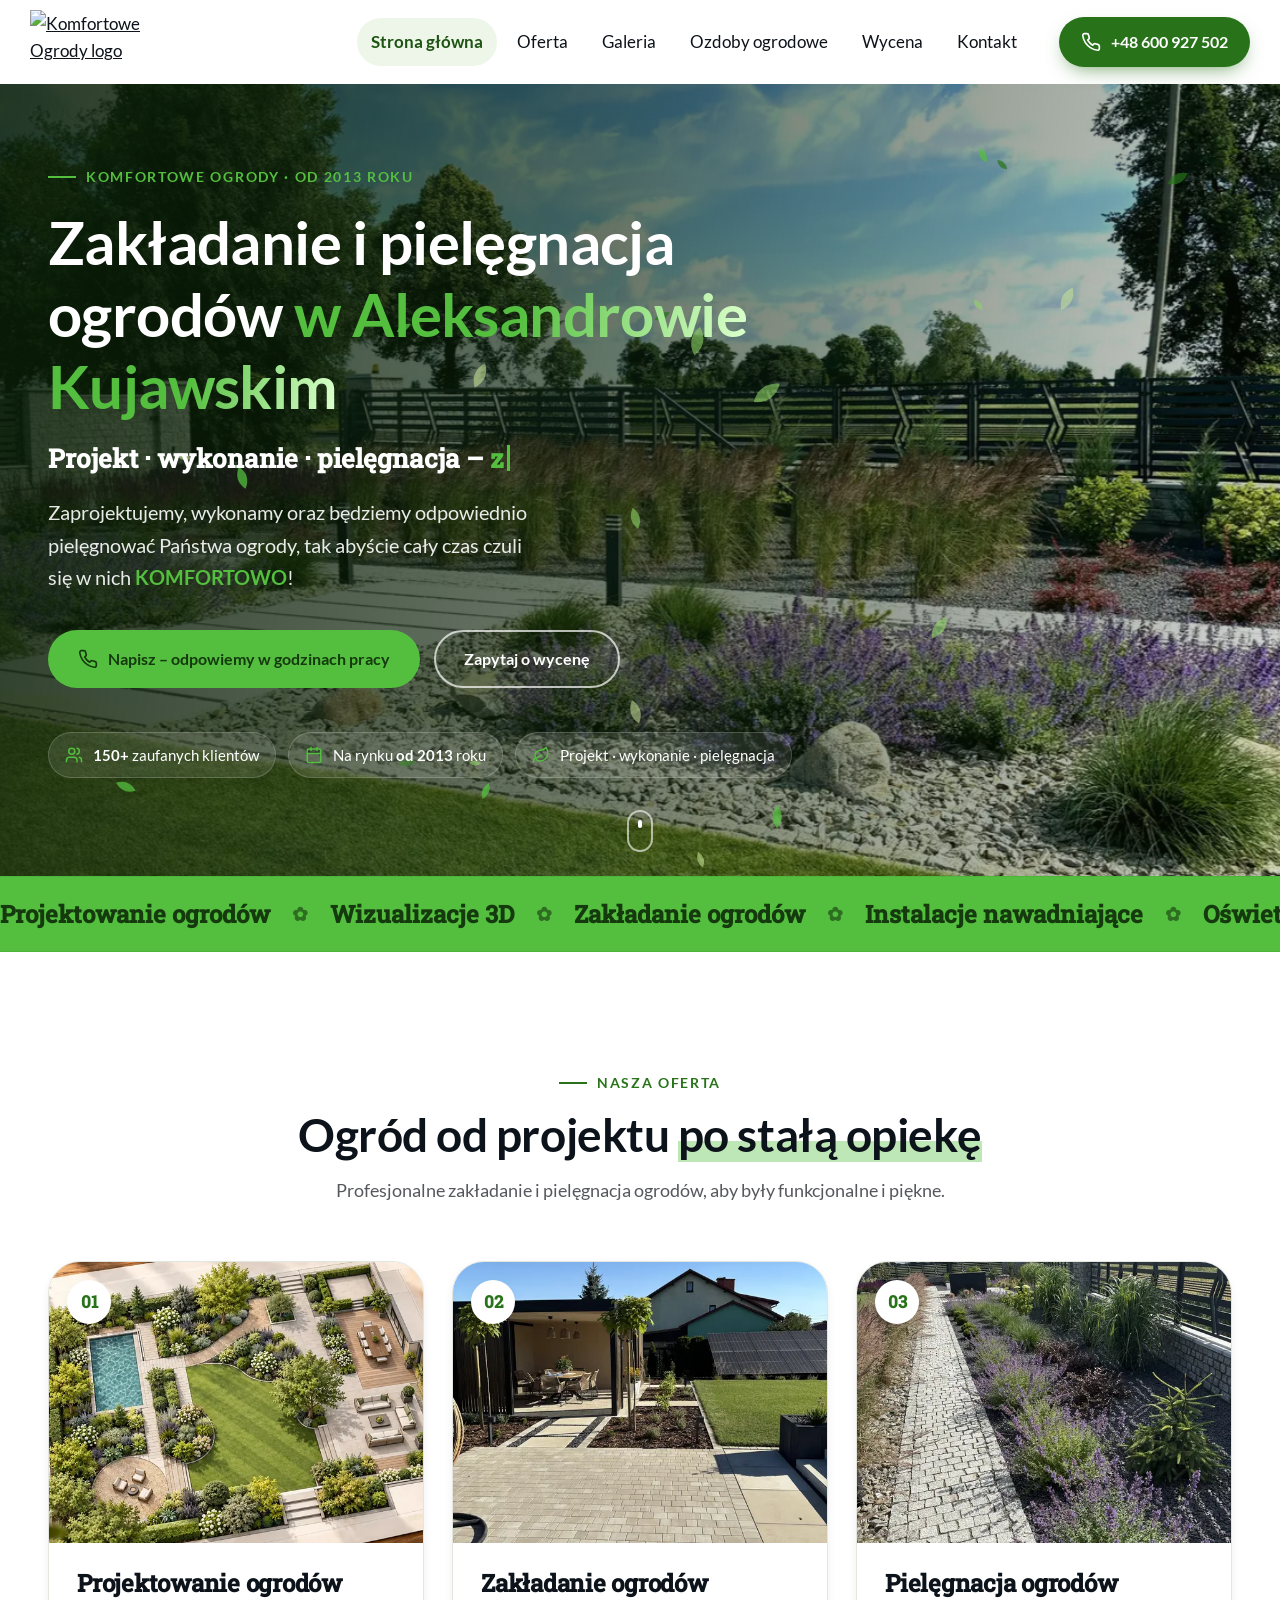
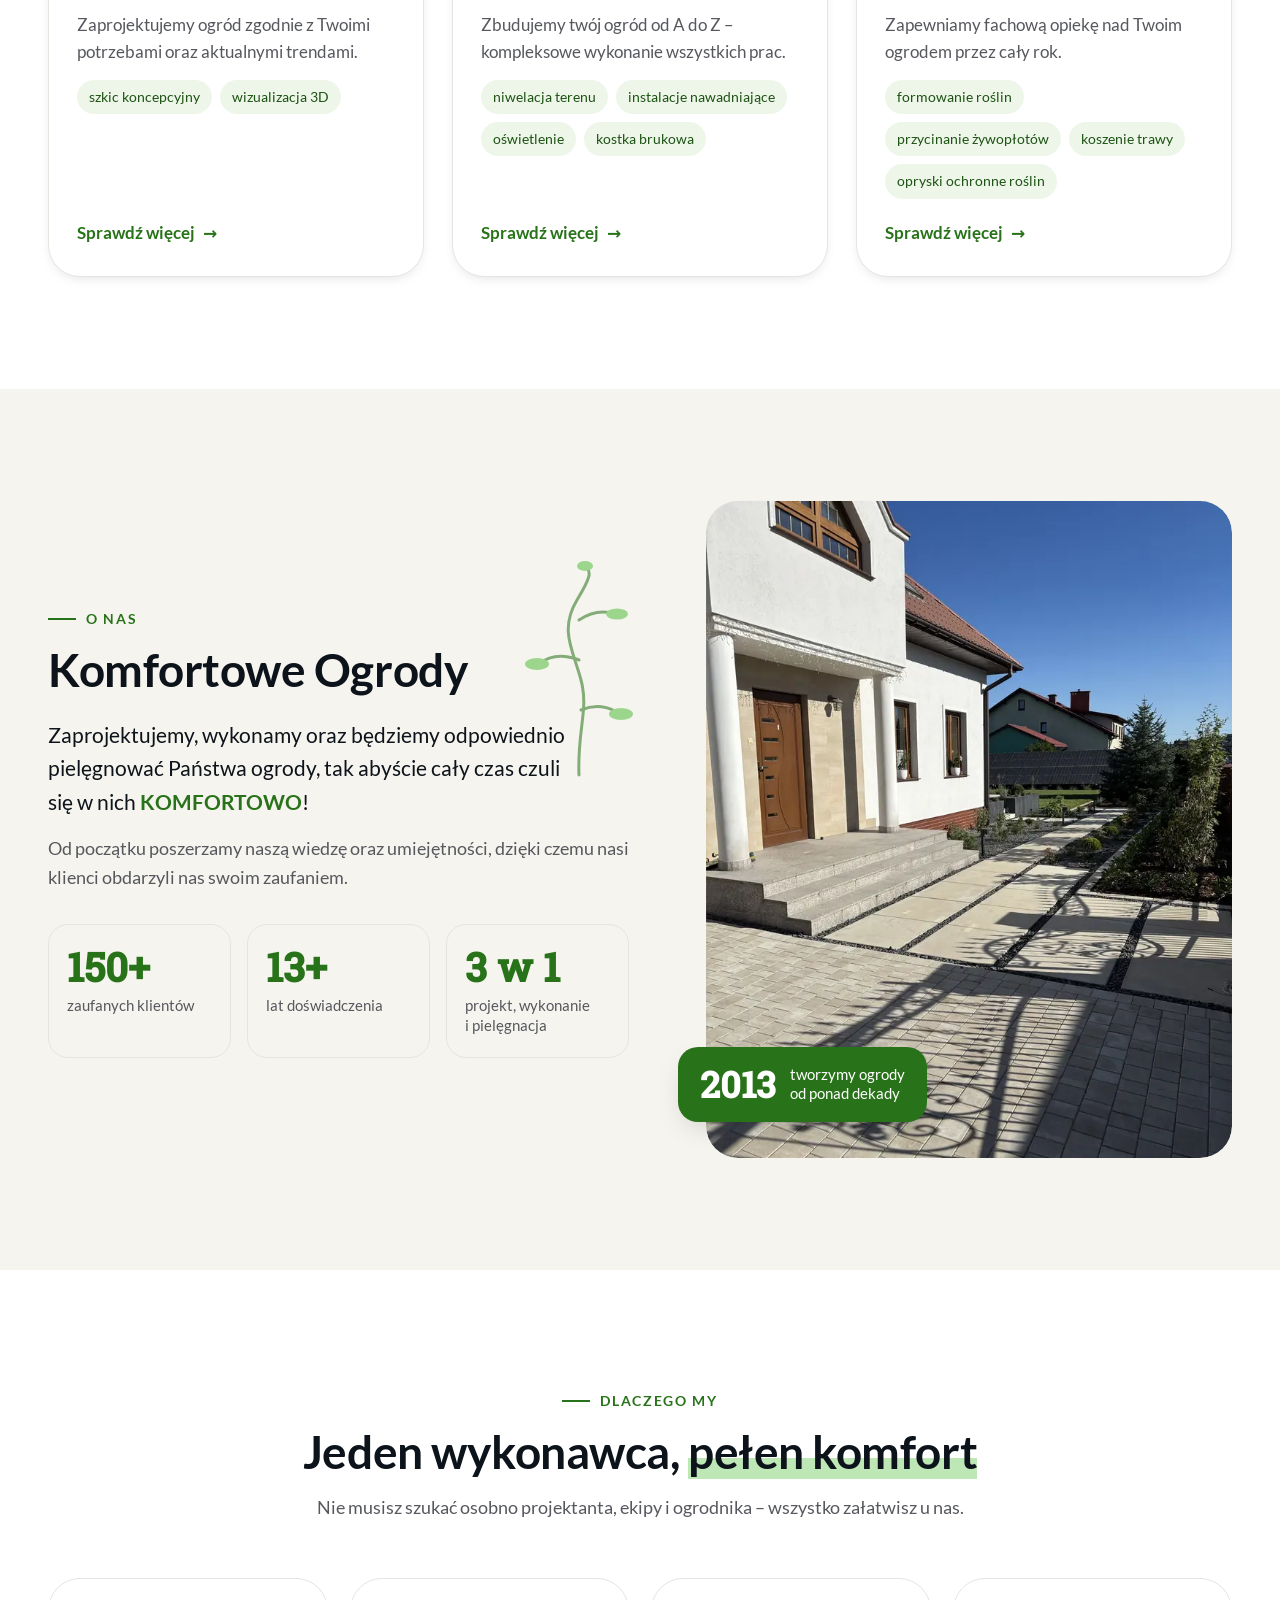
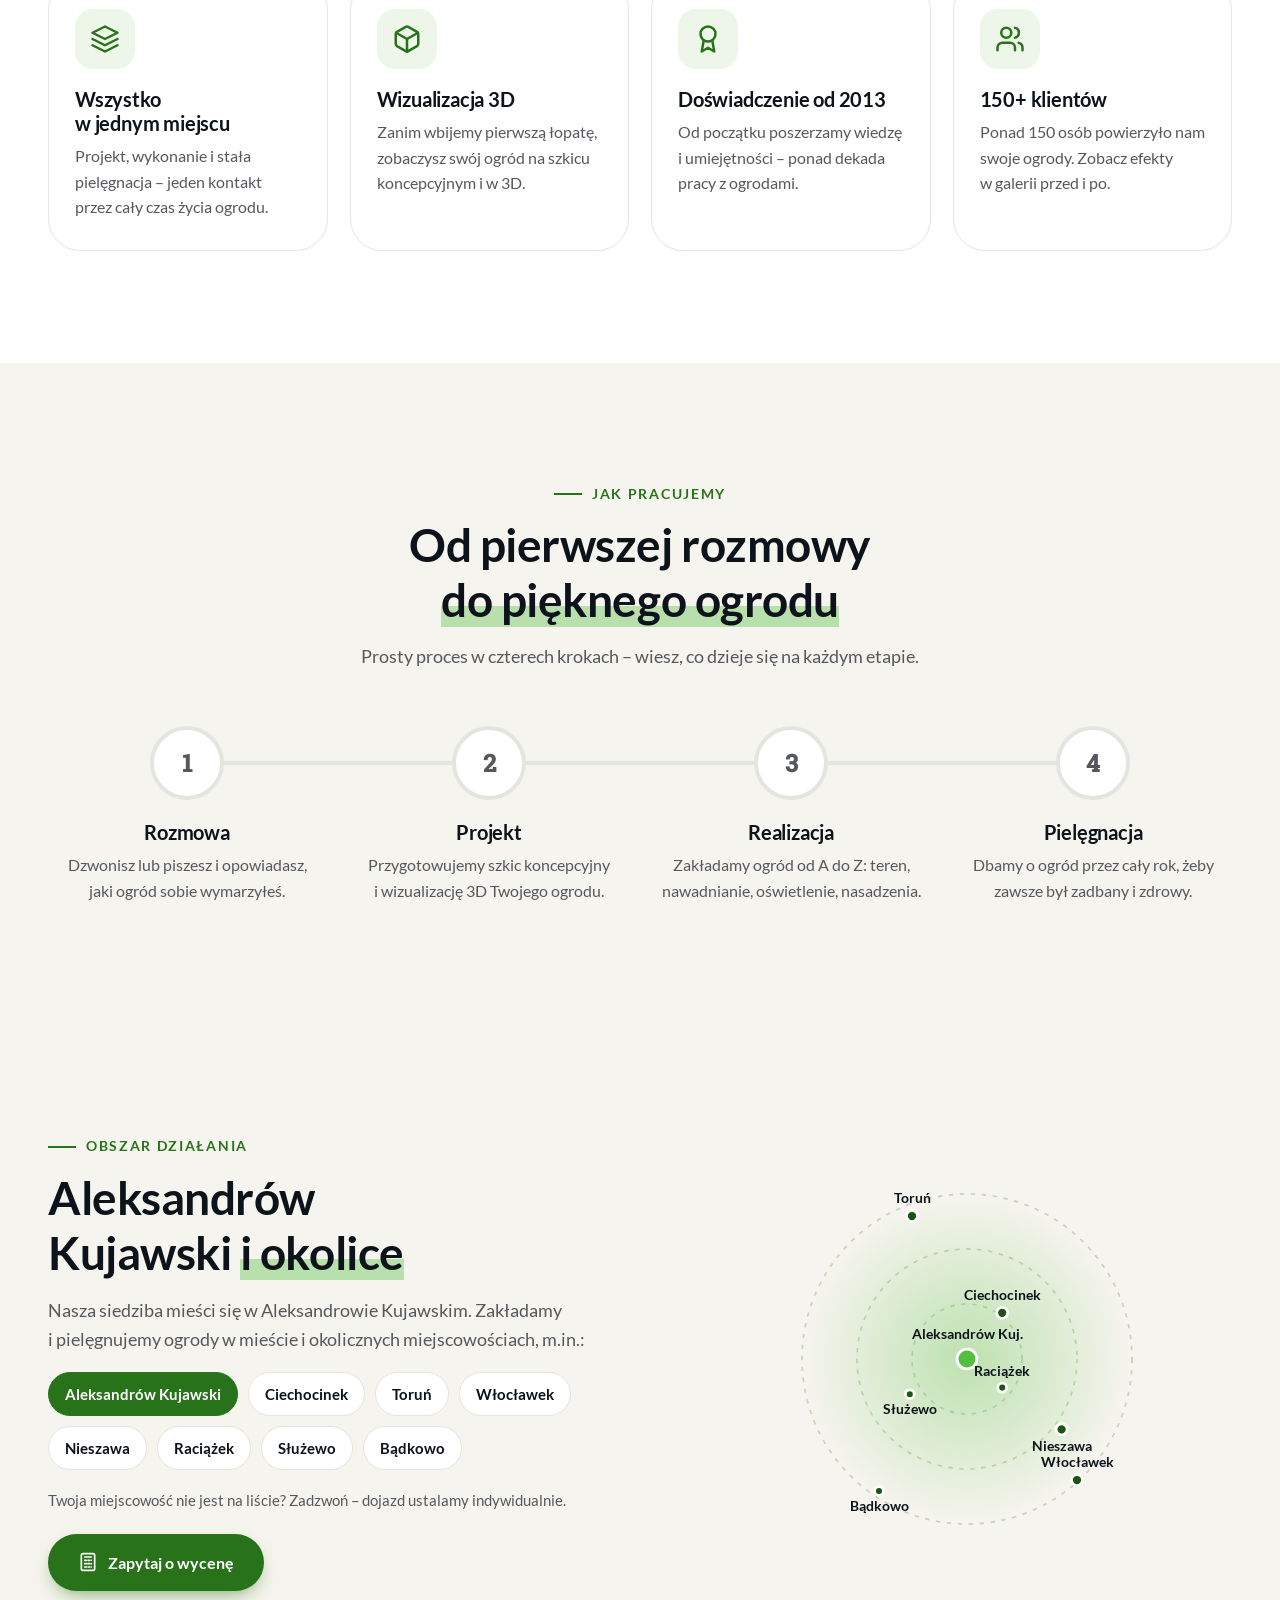
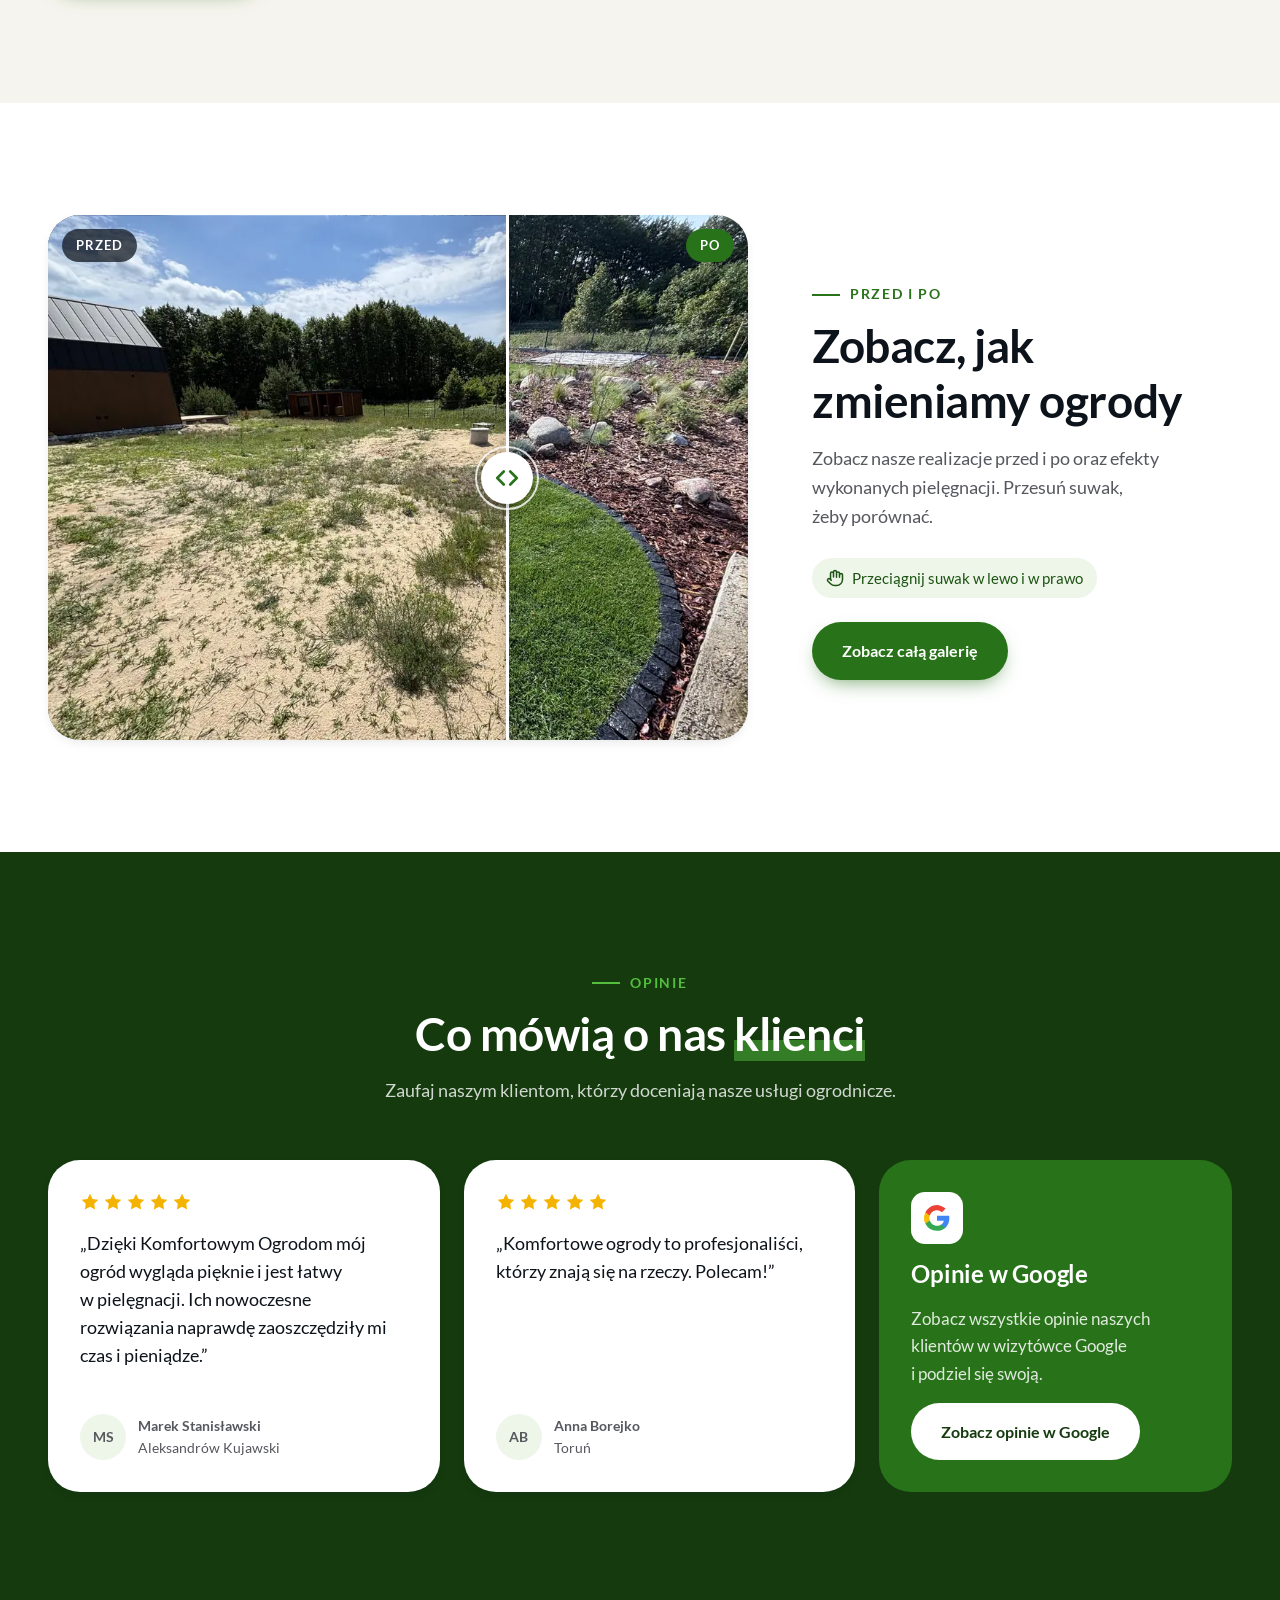
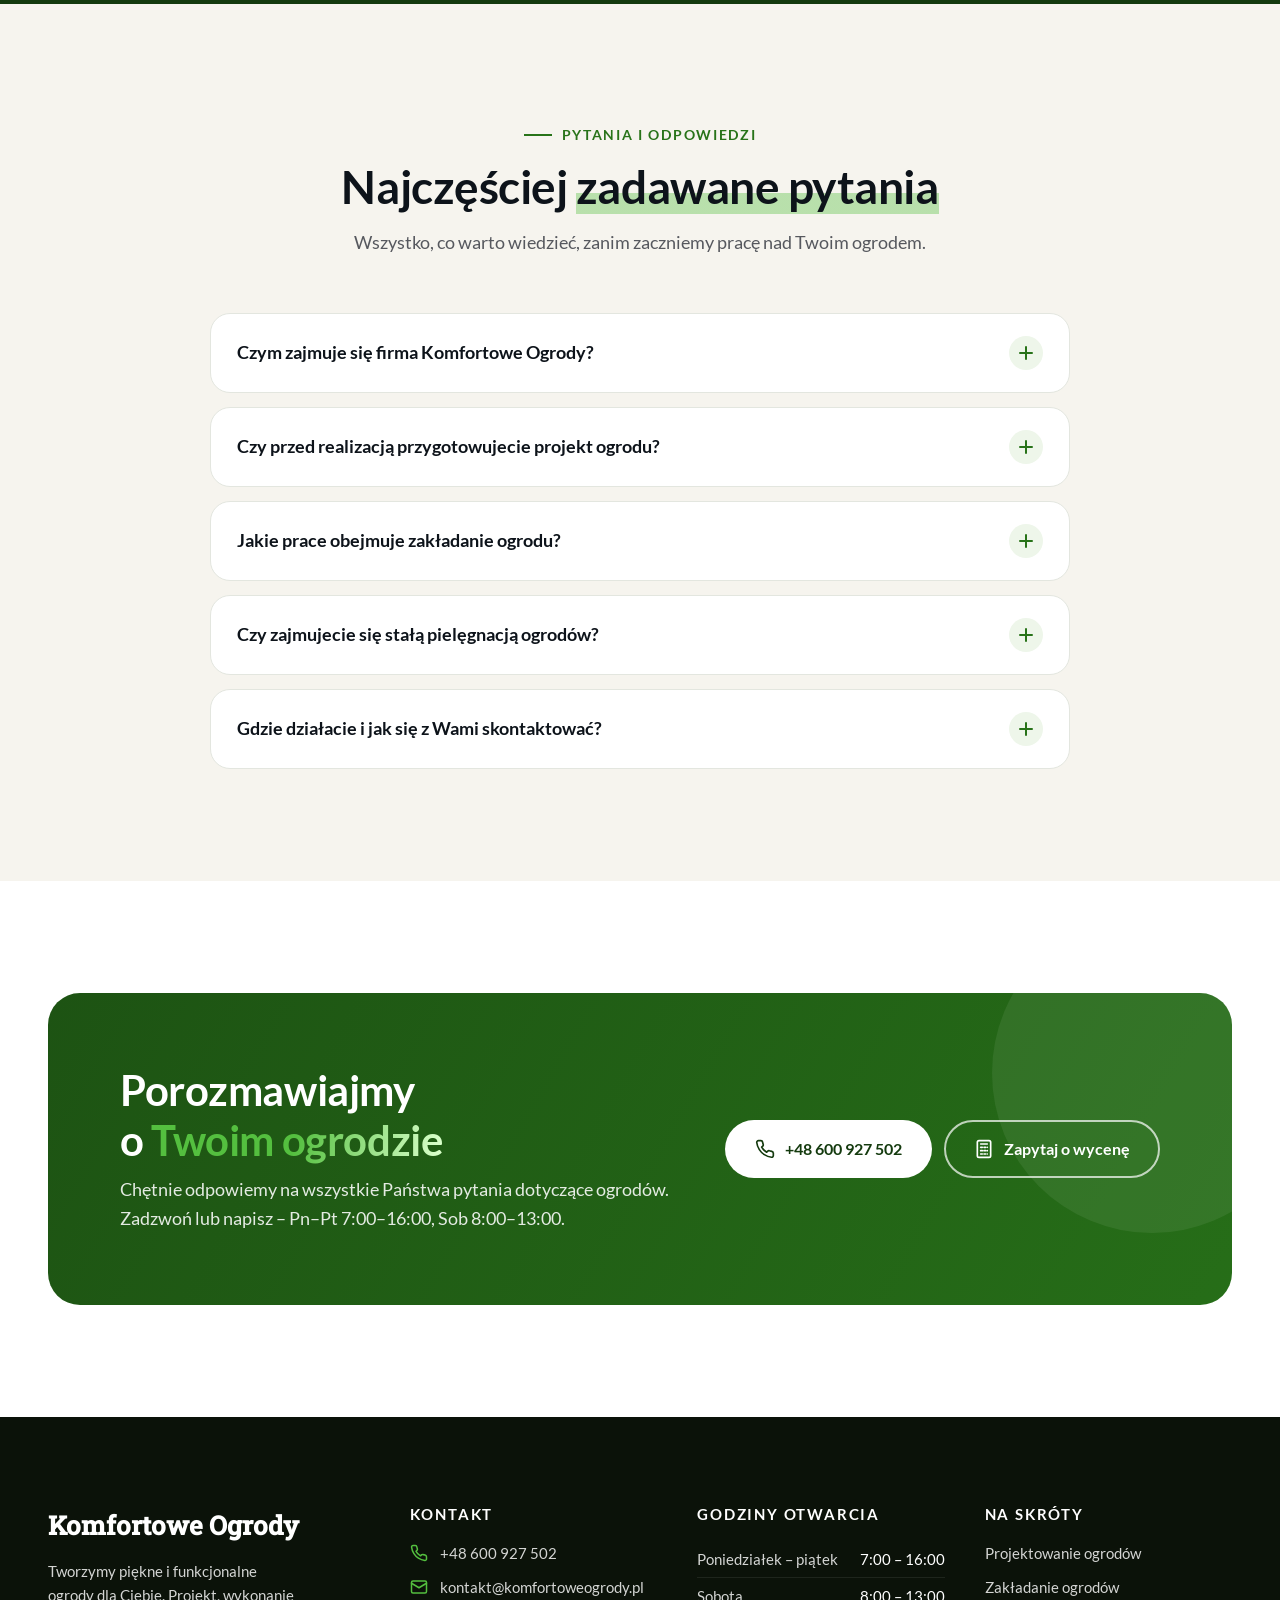
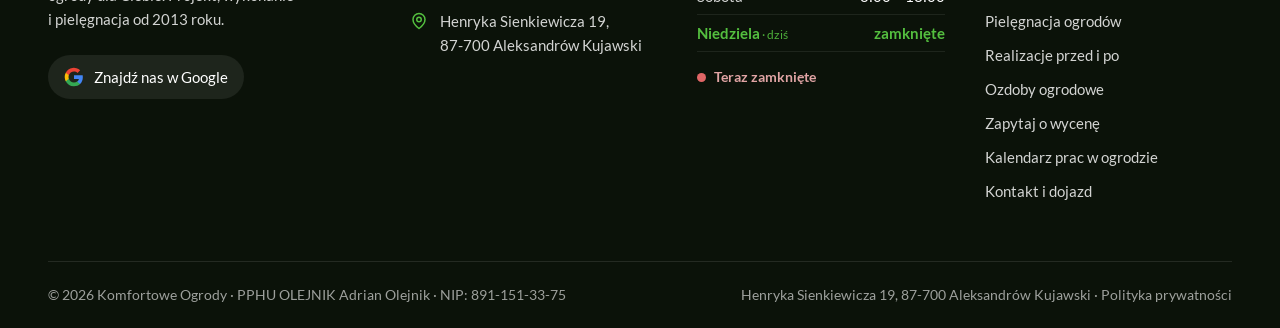
==== commit b4ac3f6c: "Komfortowe Ogrody: nowe grafiki w karcie 01 i bloku „Usługa 03”, poprawka przycisku - strona główna," ====
--- a/komfortoweogrody/index.html
+++ b/komfortoweogrody/index.html
@@ -301,7 +301,7 @@
       <div class="services" data-stagger>
         <article class="service-card tilt spot">
           <div class="service-card__media">
-            <img src="assets/img/karta-1-600.webp" srcset="assets/img/karta-1-300.webp 300w, assets/img/karta-1-600.webp 600w, assets/img/karta-1-900.webp 900w" sizes="(min-width: 880px) 390px, 100vw" alt="Nowoczesny ogród z białymi murkami, płytami i trawami ozdobnymi – projekt Komfortowe Ogrody" width="600" height="450" loading="lazy" decoding="async">
+            <img src="assets/img/karta-projekt-600.webp" srcset="assets/img/karta-projekt-300.webp 300w, assets/img/karta-projekt-600.webp 600w, assets/img/karta-projekt-900.webp 900w" sizes="(min-width: 880px) 390px, 100vw" alt="Projekt ogrodu – wizualizacja z basenem, trawnikiem, rabatami i tarasem – Komfortowe Ogrody" width="600" height="450" loading="lazy" decoding="async">
             <span class="service-card__num" aria-hidden="true">01</span>
           </div>
           <div class="service-card__body">
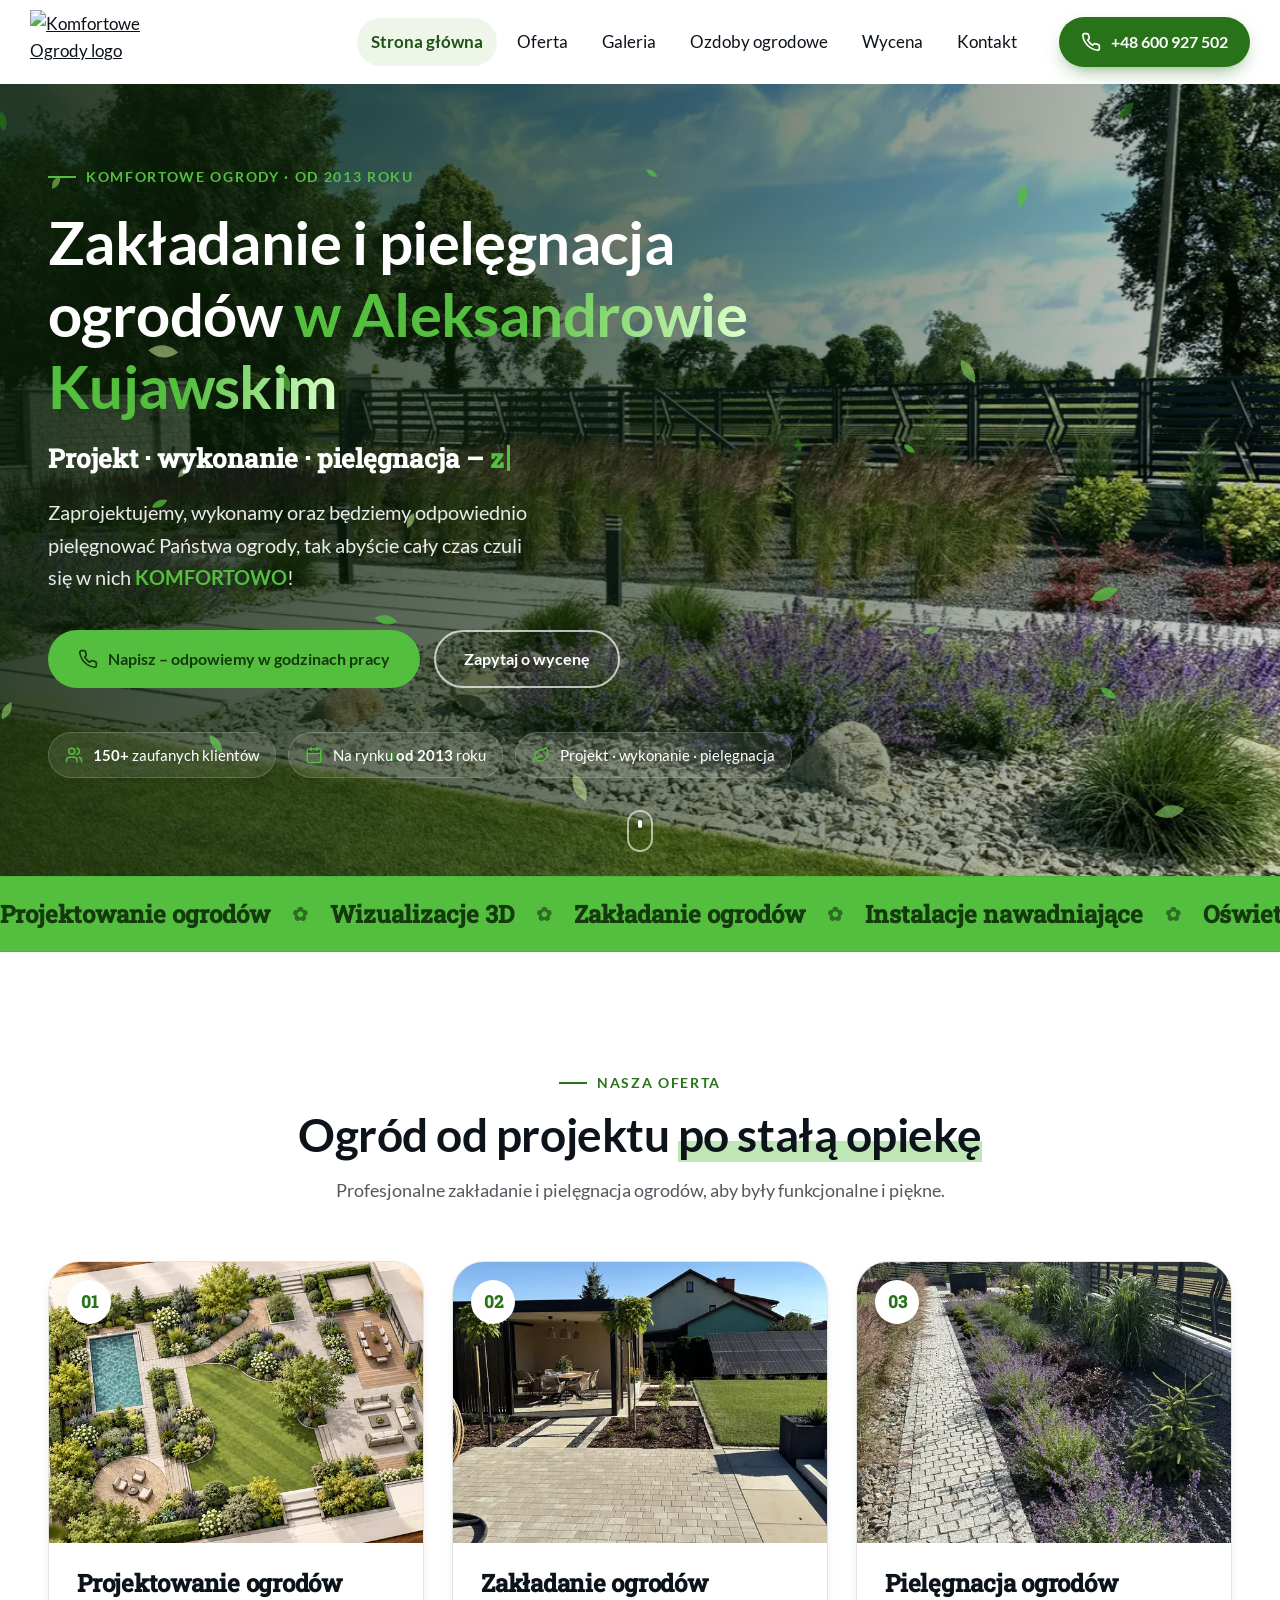
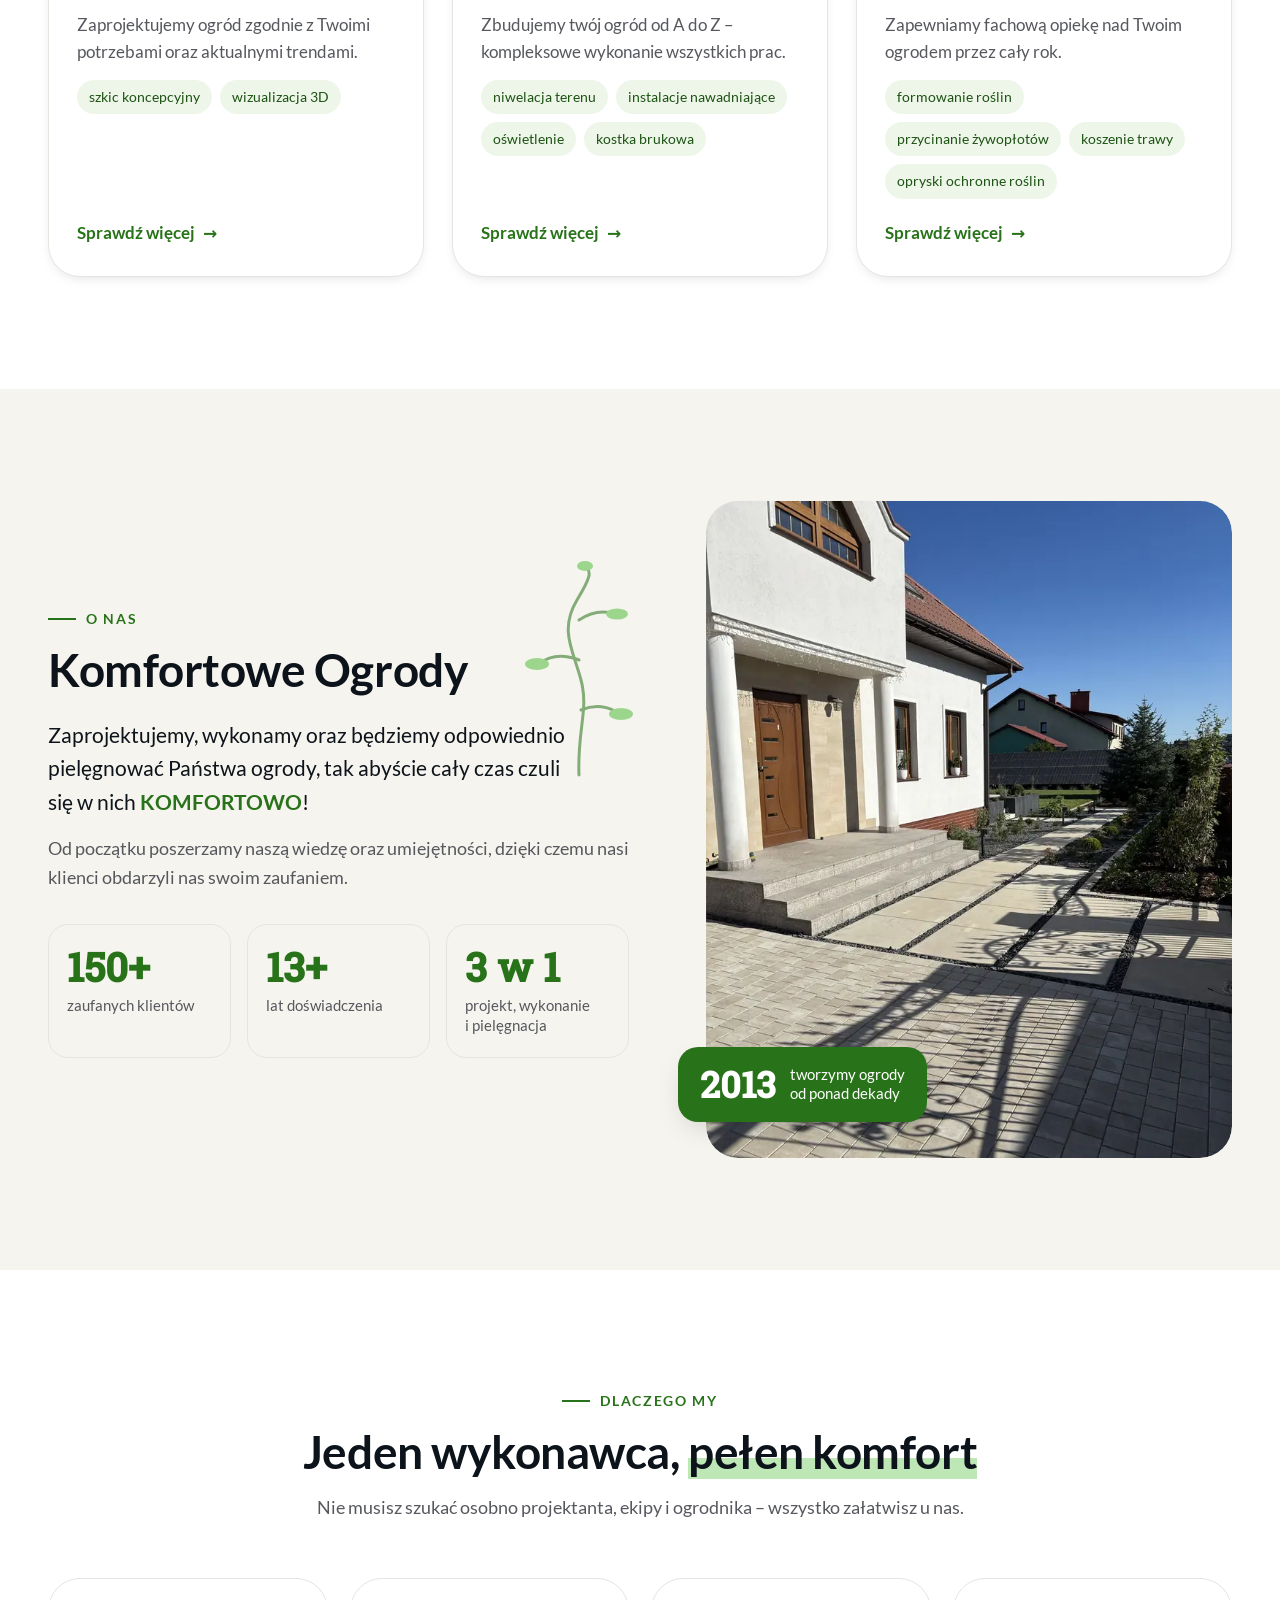
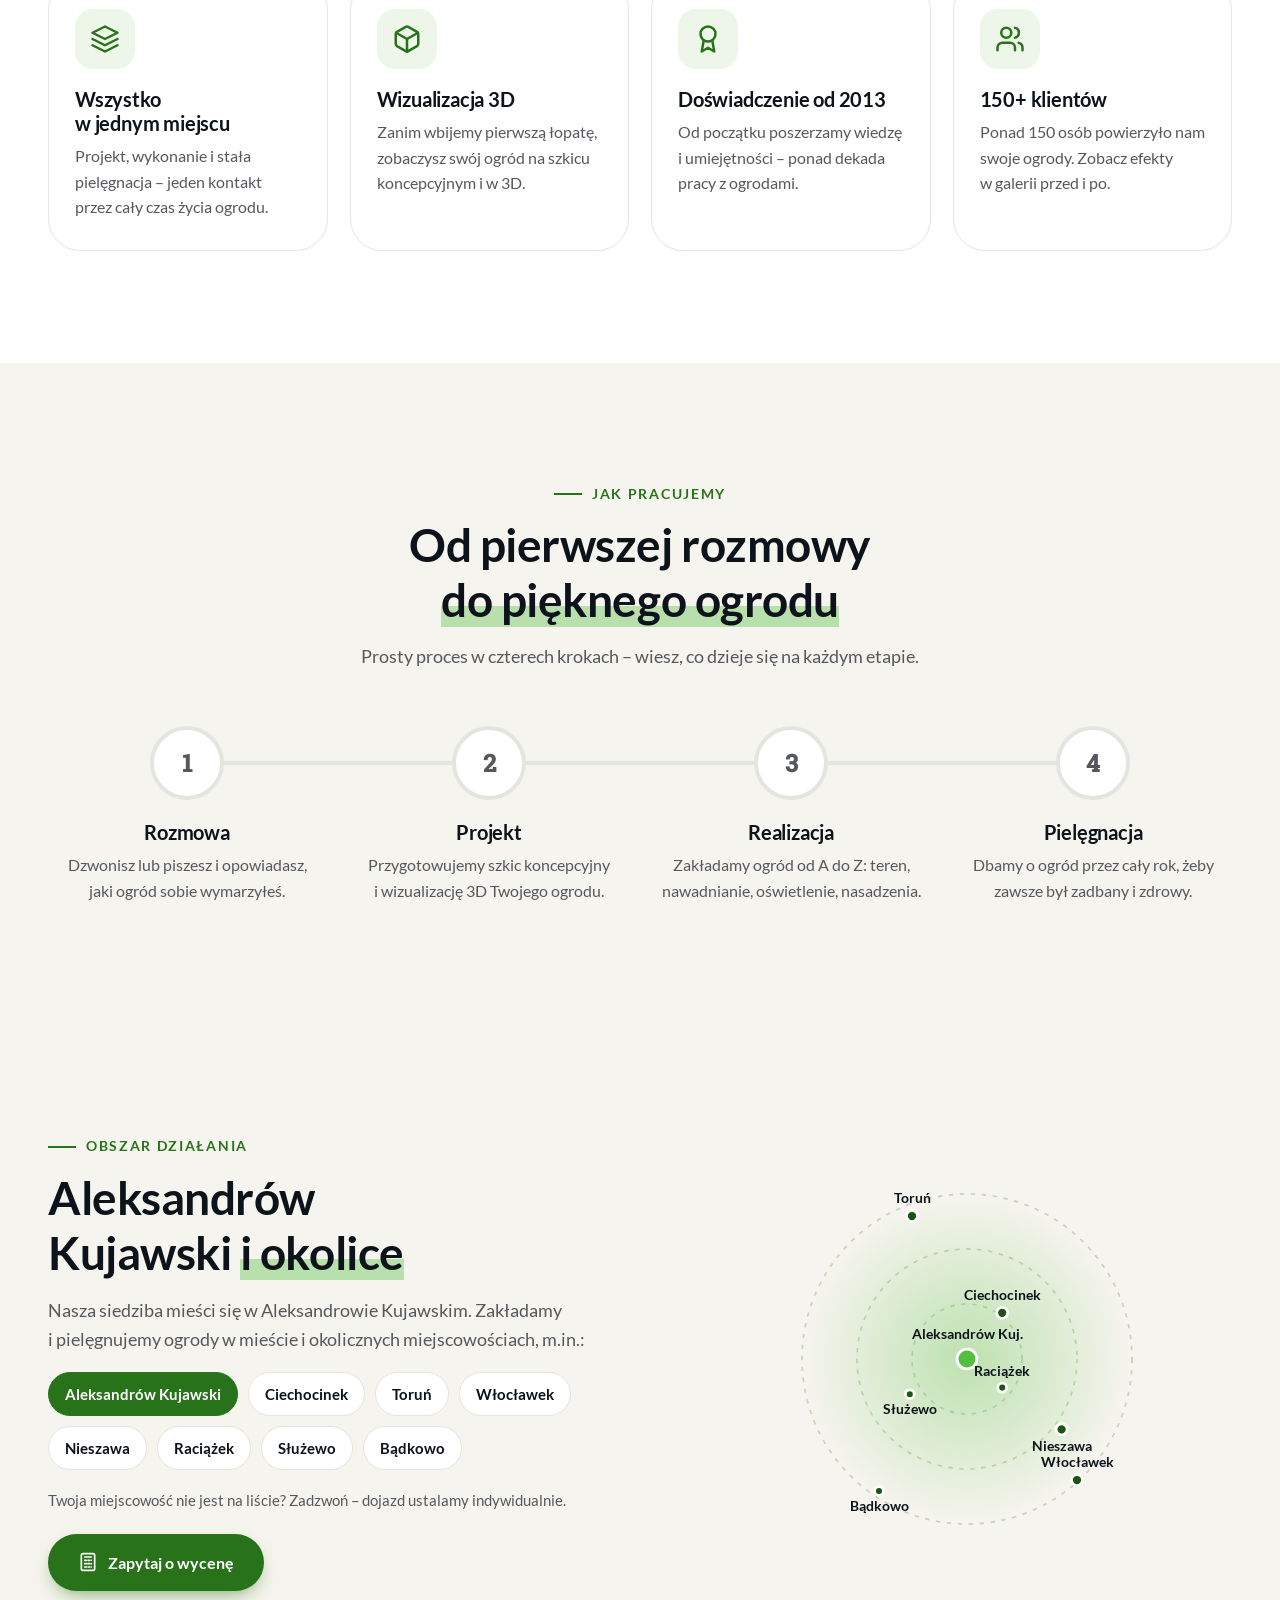
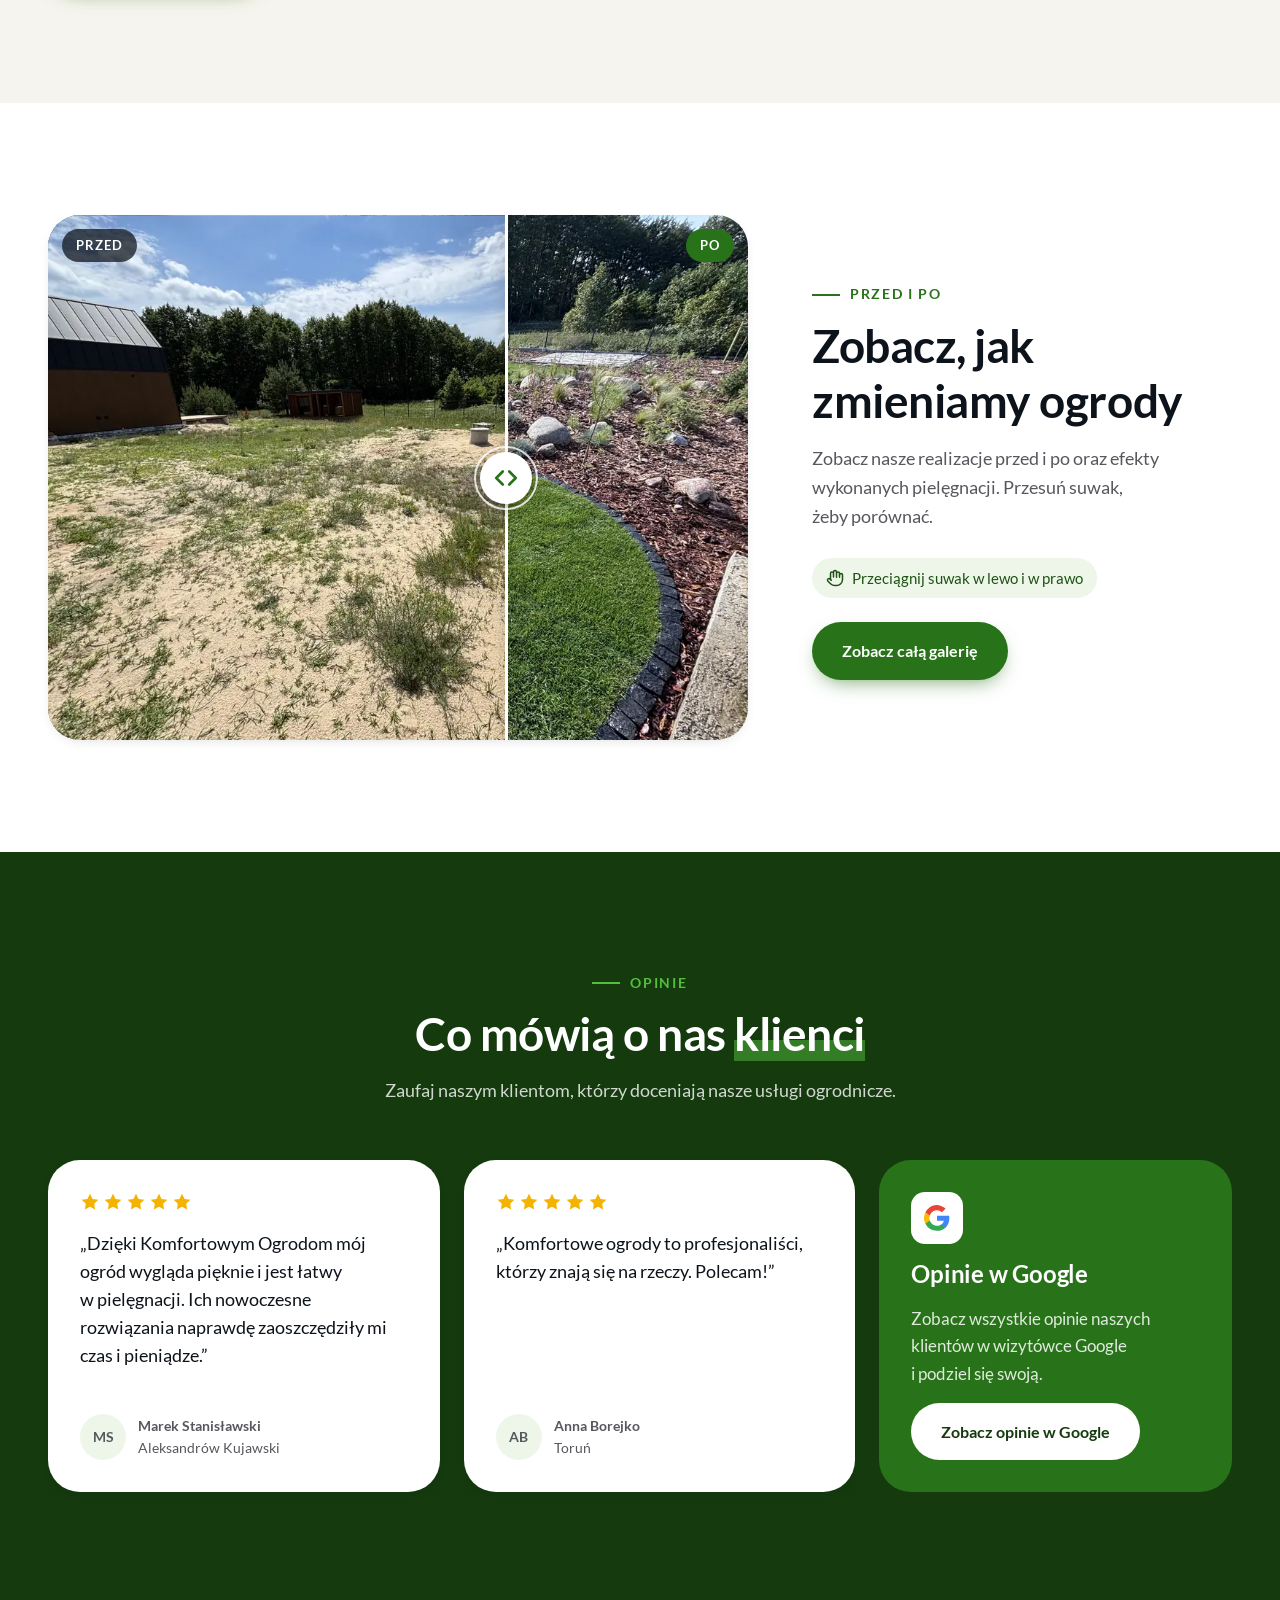
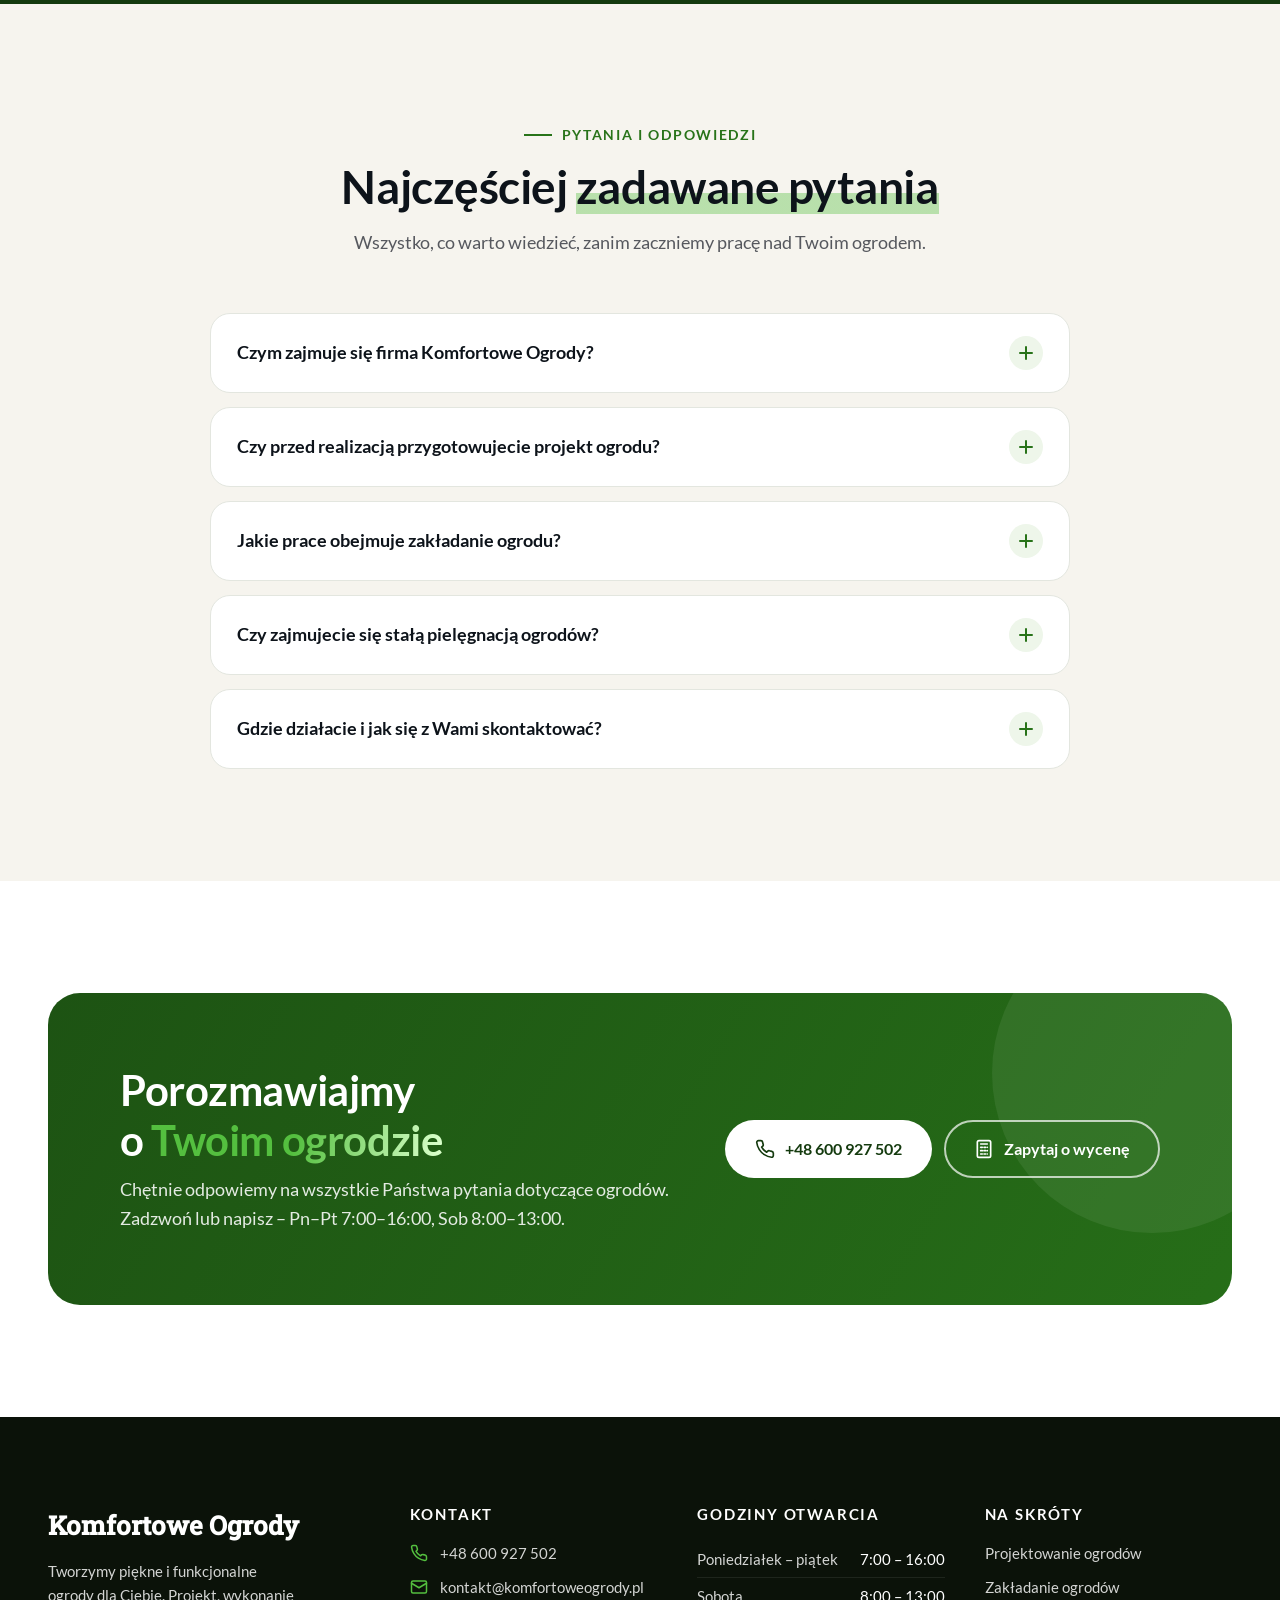
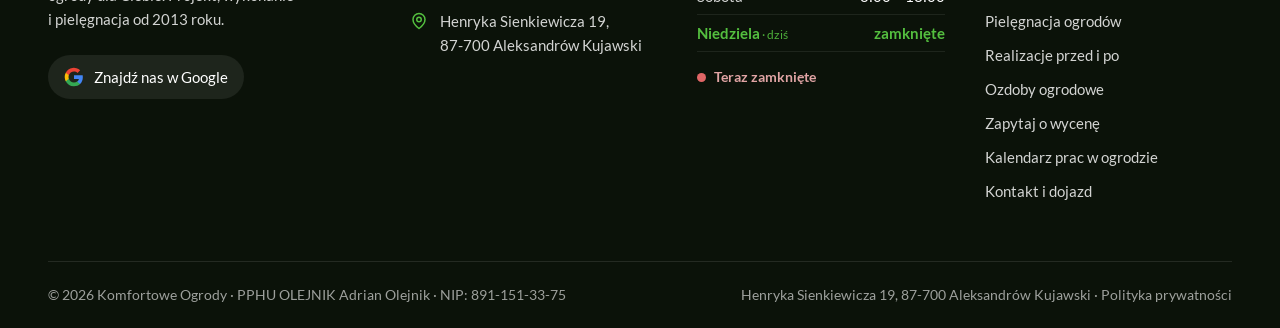
==== commit 0d02b3f8: "Komfortowe Ogrody: formularze wysyłają maila bezpośrednio, ikona strony dla Google - nowy wyslij.php" ====
--- a/komfortoweogrody/index.html
+++ b/komfortoweogrody/index.html
@@ -21,6 +21,9 @@
 <meta property="og:image:width" content="1200">
 <meta property="og:image:height" content="630">
 <meta name="twitter:card" content="summary_large_image">
+<link rel="icon" href="favicon.ico" sizes="48x48">
+<link rel="icon" href="assets/favicon-96.png" sizes="96x96" type="image/png">
+<link rel="icon" href="assets/favicon-48.png" sizes="48x48" type="image/png">
 <link rel="icon" href="assets/favicon.svg" type="image/svg+xml">
 <link rel="icon" href="assets/favicon-32.png" sizes="32x32" type="image/png">
 <link rel="apple-touch-icon" href="assets/apple-touch-icon.png">
@@ -35,7 +38,7 @@
 <link rel="preload" as="image" href="assets/img/hero-1440.webp" fetchpriority="high">
 <link rel="stylesheet" href="assets/fonts.7f7f3249.css">
 <link rel="stylesheet" href="assets/style.43a9be8b.css">
-<script src="assets/main.ab2db0c3.js" defer></script>
+<script src="assets/main.ebfafc92.js" defer></script>
 <script type="application/ld+json">
 {
   "@context": "https://schema.org",
